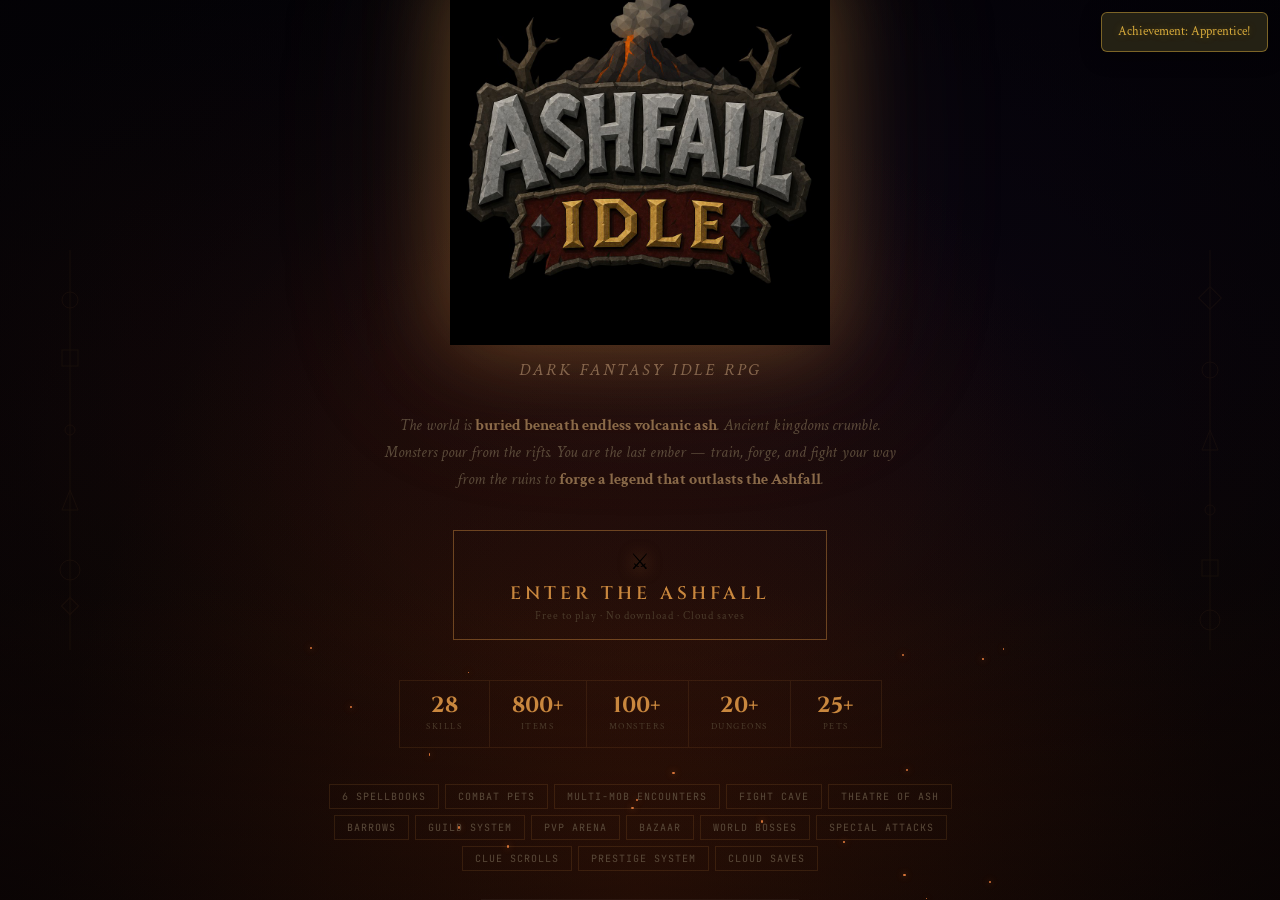
==== index.html @ 436fb7c3 "feat: complete unified magic system - essences, spell damage, balanced FEATURES IMPLEMENTED: ✓ Essen" ====
<!DOCTYPE html>
<html lang="en">
<head>
  <meta charset="UTF-8">
  <meta name="viewport" content="width=device-width, initial-scale=1.0">
  <title>Ashfall Idle — Dark Fantasy Idle RPG</title>
  <meta name="description" content="Ashfall Idle — A deep dark fantasy idle RPG. Train 28+ skills, master 6 spellbooks, battle 100+ monsters, run dungeons, craft legendary gear, join guilds, and conquer the Ashfall. Free to play. Cloud saves. No ads.">
  <meta property="og:title" content="Ashfall Idle — Dark Fantasy Idle RPG">
  <meta property="og:description" content="The world is buried in ash. Train skills, slay monsters, forge legend. A full-featured idle RPG with 28 skills, 100+ monsters, quests, guilds, PvP, and more. Free to play.">
  <meta property="og:image" content="logo.png">
  <meta property="og:type" content="website">
  <meta property="og:url" content="https://ashfall-idle.vercel.app">
  <meta name="twitter:card" content="summary_large_image">
  <meta name="twitter:title" content="Ashfall Idle — Dark Fantasy Idle RPG">
  <meta name="twitter:description" content="Train 28+ skills, slay 100+ monsters, forge legendary gear. Free to play dark fantasy idle RPG.">
  <meta name="twitter:image" content="logo.png">
  <link rel="icon" type="image/x-icon" href="logo.ico">
  <link rel="icon" id="dynamic-favicon" href="data:image/svg+xml,<svg xmlns='http://www.w3.org/2000/svg' viewBox='0 0 100 100'><text y='.9em' font-size='90'>⚔</text></svg>">
  <link rel="preconnect" href="https://fonts.googleapis.com">
  <link rel="stylesheet" href="css/style.css">
  <script src="https://www.gstatic.com/firebasejs/10.14.0/firebase-app-compat.js"></script>
  <script src="https://www.gstatic.com/firebasejs/10.14.0/firebase-auth-compat.js"></script>
  <script src="https://www.gstatic.com/firebasejs/10.14.0/firebase-database-compat.js"></script>
  <script src="https://www.gstatic.com/firebasejs/10.14.0/firebase-firestore-compat.js"></script>
  <style>
    /* ═══════════════════════════════════════════════════════════
       ASHFALL IDLE — LANDING PAGE
       Dark, cinematic, built like a real game's title screen.
    ══════════════════════════════════════════════════════════ */
    *, *::before, *::after { box-sizing: border-box; margin: 0; padding: 0; }

    .af-landing {
      position: fixed; inset: 0; z-index: 9999;
      background: #050408;
      display: flex; align-items: center; justify-content: center;
      overflow: hidden;
      transition: opacity 0.8s ease;
    }

    /* ── BACKGROUND LAYERS ── */
    .af-bg {
      position: absolute; inset: 0;
      background: radial-gradient(ellipse at 50% 100%, rgba(180,60,10,0.18) 0%, transparent 65%),
                  radial-gradient(ellipse at 30% 40%, rgba(100,30,10,0.10) 0%, transparent 50%),
                  radial-gradient(ellipse at 70% 20%, rgba(10,5,30,0.40) 0%, transparent 60%),
                  linear-gradient(180deg, #050408 0%, #0c0608 40%, #100806 70%, #060304 100%);
    }
    .af-horizon {
      position: absolute; bottom: 0; left: 0; right: 0; height: 35%;
      background: linear-gradient(180deg, transparent 0%, rgba(160,50,10,0.06) 40%, rgba(200,80,15,0.12) 100%);
    }
    .af-vignette {
      position: absolute; inset: 0;
      background: radial-gradient(ellipse at 50% 50%, transparent 30%, rgba(2,1,4,0.7) 100%);
    }

    /* ── ASH PARTICLES ── */
    .af-particles { position: absolute; inset: 0; pointer-events: none; overflow: hidden; }
    .af-ash {
      position: absolute;
      background: rgba(200,190,180,0.25);
      border-radius: 50%;
      animation: ashDrift linear infinite;
    }
    @keyframes ashDrift {
      0%   { transform: translateY(110vh) translateX(0) rotate(0deg); opacity: 0; }
      5%   { opacity: 1; }
      95%  { opacity: 0.4; }
      100% { transform: translateY(-10vh) translateX(var(--drift)) rotate(360deg); opacity: 0; }
    }
    /* Ember sparks */
    .af-ember {
      position: absolute;
      width: 2px; height: 2px;
      background: #d67338;
      border-radius: 50%;
      box-shadow: 0 0 6px rgba(214,115,56,0.8);
      animation: emberFloat linear infinite;
    }
    @keyframes emberFloat {
      0%   { transform: translateY(0) translateX(0); opacity: 0; }
      10%  { opacity: 1; }
      85%  { opacity: 0.6; }
      100% { transform: translateY(calc(-60vh - 100px)) translateX(var(--edrift)); opacity: 0; }
    }

    /* ── MAIN CONTENT ── */
    .af-content {
      position: relative; z-index: 10;
      display: flex; flex-direction: column; align-items: center;
      text-align: center; max-width: 680px; padding: 40px 24px;
      animation: contentRise 1.4s cubic-bezier(0.16,1,0.3,1) both;
    }
    @keyframes contentRise {
      from { opacity: 0; transform: translateY(30px); }
      to   { opacity: 1; transform: translateY(0); }
    }

    /* ── LOGO ── */
    .af-logo-wrap {
      margin-bottom: 6px;
      filter: drop-shadow(0 0 40px rgba(201,135,62,0.4)) drop-shadow(0 0 80px rgba(201,135,62,0.15));
      animation: logoPulse 4s ease-in-out infinite;
    }
    @keyframes logoPulse {
      0%,100% { filter: drop-shadow(0 0 30px rgba(201,135,62,0.35)) drop-shadow(0 0 60px rgba(201,135,62,0.1)); }
      50%     { filter: drop-shadow(0 0 50px rgba(201,135,62,0.55)) drop-shadow(0 0 100px rgba(201,135,62,0.2)); }
    }
    .af-logo { width: 380px; max-width: 90vw; height: auto; }

    /* ── WORDMARK (if no logo image) ── */
    .af-wordmark {
      font-family: 'Cinzel', 'Georgia', serif;
      font-size: clamp(36px, 8vw, 72px);
      font-weight: 700;
      letter-spacing: 8px;
      color: #c9873e;
      text-transform: uppercase;
      line-height: 1;
      margin-bottom: 4px;
    }
    .af-wordmark span { color: #d4a83a; }

    /* ── TAGLINE ── */
    .af-tagline {
      font-family: 'Crimson Text', 'Georgia', serif;
      font-size: clamp(13px, 2.5vw, 17px);
      color: #7a6050;
      letter-spacing: 3px;
      font-style: italic;
      margin-bottom: 28px;
      text-transform: uppercase;
    }

    /* ── LORE LINE ── */
    .af-lore {
      font-family: 'Crimson Text', 'Georgia', serif;
      font-size: clamp(14px, 2.2vw, 16px);
      color: #5a4a3a;
      line-height: 1.7;
      max-width: 520px;
      margin-bottom: 36px;
      font-style: italic;
    }
    .af-lore strong { color: #8a6a4a; font-style: normal; }

    /* ── ENTER BUTTON ── */
    .af-enter {
      position: relative; display: flex; flex-direction: column; align-items: center;
      padding: 18px 56px 16px;
      background: transparent;
      border: 1px solid rgba(201,135,62,0.45);
      cursor: pointer; outline: none;
      transition: all 0.3s ease;
      overflow: hidden;
      margin-bottom: 40px;
    }
    .af-enter::before {
      content: '';
      position: absolute; inset: 0;
      background: linear-gradient(180deg, rgba(201,135,62,0.12) 0%, rgba(201,135,62,0.04) 100%);
      opacity: 0; transition: opacity 0.3s;
    }
    .af-enter::after {
      content: '';
      position: absolute; bottom: 0; left: 0; right: 0; height: 1px;
      background: linear-gradient(90deg, transparent, rgba(201,135,62,0.6), transparent);
      transform: scaleX(0); transition: transform 0.4s ease;
    }
    .af-enter:hover { border-color: rgba(212,168,58,0.7); transform: translateY(-2px); }
    .af-enter:hover::before { opacity: 1; }
    .af-enter:hover::after  { transform: scaleX(1); }
    .af-enter:hover .af-enter-icon { animation: swordPulse 0.4s ease; }
    @keyframes swordPulse { 0%,100%{transform:scale(1)} 50%{transform:scale(1.15)} }
    .af-enter-icon {
      font-size: 22px; margin-bottom: 6px;
      filter: drop-shadow(0 0 8px rgba(201,135,62,0.6));
    }
    .af-enter-text {
      font-family: 'Cinzel', 'Georgia', serif;
      font-size: clamp(14px, 3vw, 18px);
      font-weight: 600; letter-spacing: 4px;
      color: #c9873e; text-transform: uppercase;
      position: relative; z-index: 1;
    }
    .af-enter-sub {
      font-family: 'Crimson Text', 'Georgia', serif;
      font-size: 11px; letter-spacing: 1px;
      color: #4a3a2a; margin-top: 3px;
      position: relative; z-index: 1;
    }

    /* ── STATS ROW ── */
    .af-stats {
      display: flex; gap: 0; margin-bottom: 36px;
      border: 1px solid rgba(201,135,62,0.12);
      overflow: hidden;
    }
    .af-stat {
      padding: 14px 22px;
      border-right: 1px solid rgba(201,135,62,0.12);
      min-width: 90px;
    }
    .af-stat:last-child { border-right: none; }
    .af-stat-n {
      font-family: 'Cinzel', serif; font-size: 22px; font-weight: 700;
      color: #c9873e; line-height: 1; display: block;
    }
    .af-stat-l {
      font-size: 9px; letter-spacing: 1.5px; color: #4a3a2a;
      text-transform: uppercase; display: block; margin-top: 3px;
    }

    /* ── FEATURE PILLS ── */
    .af-pills {
      display: flex; flex-wrap: wrap; gap: 6px;
      justify-content: center; margin-bottom: 28px;
    }
    .af-pill {
      font-family: 'JetBrains Mono', monospace;
      font-size: 10px; letter-spacing: 1px;
      color: #5a4a3a; border: 1px solid rgba(201,135,62,0.15);
      padding: 4px 12px; text-transform: uppercase;
    }

    /* ── BOTTOM STRIP ── */
    .af-bottom {
      display: flex; gap: 24px; align-items: center;
      border-top: 1px solid rgba(255,255,255,0.04);
      padding-top: 20px;
    }
    .af-badge {
      font-family: 'JetBrains Mono', monospace;
      font-size: 9px; letter-spacing: 1px;
      color: #3a2a1a; text-transform: uppercase;
      display: flex; align-items: center; gap: 5px;
    }
    .af-badge::before { content: '—'; color: #c9873e; margin-right: 2px; font-size: 10px; }
    .af-version {
      font-family: 'JetBrains Mono', monospace;
      font-size: 9px; color: #2a1a0a; letter-spacing: 1px;
      margin-left: auto;
    }

    /* ── SIDE RUNES (decorative) ── */
    .af-rune-left, .af-rune-right {
      position: absolute; top: 50%; transform: translateY(-50%);
      width: 60px; opacity: 0.06;
      animation: runeFloat 8s ease-in-out infinite;
    }
    .af-rune-left  { left: 40px; }
    .af-rune-right { right: 40px; animation-delay: -4s; }
    @keyframes runeFloat {
      0%,100% { opacity: 0.06; transform: translateY(-50%) translateY(0); }
      50%     { opacity: 0.10; transform: translateY(-50%) translateY(-12px); }
    }

    /* ── RESPONSIVE ── */
    @media (max-width: 600px) {
      .af-stat { padding: 10px 14px; min-width: 70px; }
      .af-stat-n { font-size: 18px; }
      .af-rune-left, .af-rune-right { display: none; }
      .af-bottom { flex-wrap: wrap; gap: 12px; }
    }
  </style>
</head>
<body>

  <!-- ═══════════════════════════════════════════════════════════
       ASHFALL IDLE — LANDING SCREEN
  ═══════════════════════════════════════════════════════════ -->
  <div id="af-landing" class="af-landing">
    <div class="af-bg"></div>
    <div class="af-horizon"></div>
    <div class="af-vignette"></div>
    <div class="af-particles" id="af-particles"></div>

    <!-- Decorative rune columns -->
    <svg class="af-rune-left" viewBox="0 0 60 400" fill="none" xmlns="http://www.w3.org/2000/svg">
      <line x1="30" y1="0" x2="30" y2="400" stroke="#c9873e" stroke-width="1"/>
      <circle cx="30" cy="50" r="8" stroke="#c9873e" stroke-width="1"/>
      <rect x="22" y="100" width="16" height="16" stroke="#c9873e" stroke-width="1"/>
      <circle cx="30" cy="180" r="5" stroke="#c9873e" stroke-width="1"/>
      <polygon points="30,240 22,260 38,260" stroke="#c9873e" stroke-width="1" fill="none"/>
      <circle cx="30" cy="320" r="10" stroke="#c9873e" stroke-width="1"/>
      <rect x="24" y="350" width="12" height="12" stroke="#c9873e" stroke-width="1" transform="rotate(45 30 356)"/>
    </svg>
    <svg class="af-rune-right" viewBox="0 0 60 400" fill="none" xmlns="http://www.w3.org/2000/svg">
      <line x1="30" y1="0" x2="30" y2="400" stroke="#c9873e" stroke-width="1"/>
      <rect x="22" y="40" width="16" height="16" stroke="#c9873e" stroke-width="1" transform="rotate(45 30 48)"/>
      <circle cx="30" cy="120" r="8" stroke="#c9873e" stroke-width="1"/>
      <polygon points="30,180 22,200 38,200" stroke="#c9873e" stroke-width="1" fill="none"/>
      <circle cx="30" cy="260" r="5" stroke="#c9873e" stroke-width="1"/>
      <rect x="22" y="310" width="16" height="16" stroke="#c9873e" stroke-width="1"/>
      <circle cx="30" cy="370" r="10" stroke="#c9873e" stroke-width="1"/>
    </svg>

    <div class="af-content">
      <!-- Logo / Wordmark -->
      <div class="af-logo-wrap">
        <img src="logo.png?v=1" alt="Ashfall Idle" class="af-logo" id="landing-logo"
             onerror="this.style.display='none';document.getElementById('af-wordmark').style.display='block'">
        <div class="af-wordmark" id="af-wordmark" style="display:none">
          ASH<span>FALL</span><br><span style="font-size:0.5em;letter-spacing:12px;color:#4a3a2a">IDLE</span>
        </div>
      </div>

      <p class="af-tagline">Dark Fantasy Idle RPG</p>

      <p class="af-lore">
        The world is <strong>buried beneath endless volcanic ash</strong>. Ancient kingdoms crumble.
        Monsters pour from the rifts. You are the last ember — train, forge, and fight your way
        from the ruins to <strong>forge a legend that outlasts the Ashfall</strong>.
      </p>

      <button class="af-enter" onclick="enterAshfall()">
        <span class="af-enter-icon">⚔</span>
        <span class="af-enter-text">Enter the Ashfall</span>
        <span class="af-enter-sub">Free to play · No download · Cloud saves</span>
      </button>

      <div class="af-stats">
        <div class="af-stat"><span class="af-stat-n">28</span><span class="af-stat-l">Skills</span></div>
        <div class="af-stat"><span class="af-stat-n">800+</span><span class="af-stat-l">Items</span></div>
        <div class="af-stat"><span class="af-stat-n">100+</span><span class="af-stat-l">Monsters</span></div>
        <div class="af-stat"><span class="af-stat-n">20+</span><span class="af-stat-l">Dungeons</span></div>
        <div class="af-stat"><span class="af-stat-n">25+</span><span class="af-stat-l">Pets</span></div>
      </div>

      <div class="af-pills">
        <span class="af-pill">6 Spellbooks</span>
        <span class="af-pill">Combat Pets</span>
        <span class="af-pill">Multi-Mob Encounters</span>
        <span class="af-pill">Fight Cave</span>
        <span class="af-pill">Theatre of Ash</span>
        <span class="af-pill">Barrows</span>
        <span class="af-pill">Guild System</span>
        <span class="af-pill">PvP Arena</span>
        <span class="af-pill">Bazaar</span>
        <span class="af-pill">World Bosses</span>
        <span class="af-pill">Special Attacks</span>
        <span class="af-pill">Clue Scrolls</span>
        <span class="af-pill">Prestige System</span>
        <span class="af-pill">Cloud Saves</span>
      </div>

      <div class="af-bottom">
        <span class="af-badge">Free to Play</span>
        <span class="af-badge">Cross-Device</span>
        <span class="af-badge">No Ads</span>
        <span class="af-version">v9.5</span>
      </div>
    </div>
  </div>

  <!-- ═══════════════════════════════════════════════════════════
       GAME APP
  ═══════════════════════════════════════════════════════════ -->
  <div class="app" id="game-app" style="display:none">
    <nav id="sidebar"></nav>
    <main id="main-area">
      <div id="training-bar"></div>
      <div id="main-content"><div class="page-empty">Loading Ashfall Idle...</div></div>
    </main>
  </div>
  <button id="sidebar-toggle" aria-label="Toggle menu" style="display:none">&#9776;</button>
  <div id="toast-container"></div>

  <script>
    // ── PARTICLE SYSTEM ──
    (function buildParticles() {
      const c = document.getElementById('af-particles');
      if (!c) return;
      // Ash particles (larger, slow)
      for (let i = 0; i < 40; i++) {
        const a = document.createElement('div');
        a.className = 'af-ash';
        a.style.cssText = `
          left:${Math.random()*110-5}%;
          bottom:${Math.random()*-20}%;
          width:${1+Math.random()*4}px;
          height:${1+Math.random()*4}px;
          animation-duration:${10+Math.random()*18}s;
          animation-delay:${Math.random()*15}s;
          --drift:${(Math.random()-0.5)*120}px;
          opacity:${0.1+Math.random()*0.3};
        `;
        c.appendChild(a);
      }
      // Ember sparks (small, faster)
      for (let i = 0; i < 18; i++) {
        const e = document.createElement('div');
        e.className = 'af-ember';
        e.style.cssText = `
          left:${20+Math.random()*60}%;
          bottom:${Math.random()*30}%;
          animation-duration:${4+Math.random()*8}s;
          animation-delay:${Math.random()*8}s;
          --edrift:${(Math.random()-0.5)*80}px;
          width:${1+Math.random()*2}px;
          height:${1+Math.random()*2}px;
        `;
        c.appendChild(e);
      }
    })();

    // ── ENTER GAME ──
    function enterAshfall() {
      const landing = document.getElementById('af-landing');
      landing.style.opacity = '0';
      landing.style.pointerEvents = 'none';
      setTimeout(() => {
        landing.style.display = 'none';
        document.getElementById('game-app').style.display = '';
        document.getElementById('sidebar-toggle').style.display = '';
      }, 800);
    }
  </script>

  <script src="js/data.js"></script>
  <script src="js/items-expand.js"></script>
  <script src="js/items-combat.js"></script>
  <script src="js/items-world.js"></script>
  <script src="js/items-mega.js"></script>
  <script src="js/items-new.js"></script>
  <script src="js/combat-data.js"></script>
  <script src="js/quest-legacy-patch.js"></script>
  <script src="js/quests-data.js"></script>
  <script src="js/npcs-data.js"></script>
  <script src="js/sprites.js"></script>
  <script src="js/sprites-skills.js"></script>
  <script src="js/sprites-art.js"></script>
  <script src="js/systems.js"></script>
  <script src="js/engine.js"></script>
  <script src="js/engine-combat.js"></script>
  <script src="js/skills-overhaul.js"></script>
  <script src="js/skills-integration.js"></script>
  <script src="js/magic-system-unified.js"></script>
  <script src="js/theatre-of-ash.js"></script>
  <script src="js/chambers-of-ash.js"></script>
  <script src="js/firebase-config.js"></script>
  <script src="js/error-handler.js"></script>
  <script src="js/debug-system.js"></script>
  <script src="js/logging-system.js"></script>
  <script src="js/navigation-search.js"></script>
  <script src="js/smart-search.js"></script>
  <script src="js/online.js"></script>
  <script src="js/ui.js"></script>
  <script src="js/skills-ui-components.js"></script>
  <script src="js/skills-ui-integration.js"></script>
  <script src="js/magic-ui-unified.js"></script>
  <script src="js/spell-damage-handler.js"></script>
  <script src="js/quest-system.js"></script>
  <script src="js/dungeons-expanded.js"></script>
  <script src="js/fight-cave.js"></script>
  <script src="js/fight-cave-ui.js"></script>
  <script src="js/theatre-of-ash-ui.js"></script>
  <script src="js/chambers-of-ash-ui.js"></script>
  <script src="js/raids-content-expansion.js"></script>
  <script src="js/content-expansion.js"></script>
  <script src="js/mega-content.js"></script>
  <script src="js/segment2-content.js"></script>
  <script src="js/segment3-content.js"></script>
  <script src="js/segment4-content.js"></script>
  <script src="js/clue-scrolls.js"></script>
  <script src="js/multiplayer-combat.js"></script>
  <script src="js/admin.js"></script>
  <script src="js/admin-roles.js"></script>
  <script src="js/admin-role-manager.js"></script>
  <script src="js/admin-branding.js"></script>
  <script src="js/admin-nav-manager.js"></script>
  <script src="js/admin-item-tools.js"></script>
  <script src="js/admin-monster-tools.js"></script>
  <script src="js/admin-media-manager.js"></script>
  <script src="js/admin-undo-redo.js"></script>
  <script src="js/admin-search.js"></script>
  <script src="js/admin-analyzer.js"></script>
  <script src="js/admin-bulk-ops.js"></script>
  <script src="js/admin-activity-feed.js"></script>
  <script src="js/admin-dashboard.js"></script>
  <script src="js/admin-dashboard-widgets.js"></script>
  <script src="js/admin-backup.js"></script>
  <script src="js/admin-tools.js"></script>
  <script src="js/admin-content-analyzer.js"></script>
  <link rel="stylesheet" href="css/admin-v2.css">
  <script src="js/codex.js"></script>
  <script src="js/upgrades.js"></script>
  <script src="js/music-player.js"></script>
  <script>
    // Global error boundary — prevent silent crashes
    window.addEventListener('error', function(e) {
      console.error('[Ashfall] Uncaught error:', e.message, e.filename, e.lineno);
      if (typeof ui !== 'undefined') ui.toast({ type:'danger', text:'Error: ' + (e.message||'').slice(0,80) });
    });
    window.addEventListener('unhandledrejection', function(e) {
      console.error('[Ashfall] Unhandled promise:', e.reason);
    });
  </script>
</body>
</html>
---- css/style.css ----
/* ============================================================
   ASHFALL IDLE - Dark Fantasy Theme
   ============================================================ */

@import url('https://fonts.googleapis.com/css2?family=Cinzel:wght@400;600;700&family=Crimson+Text:ital,wght@0,400;0,600;1,400&family=JetBrains+Mono:wght@400;500&display=swap');

:root {
  --bg-deep: #0a0b0f;
  --bg-main: #0f1117;
  --bg-card: #161822;
  --bg-card-hover: #1c1f2e;
  --bg-elevated: #1e2133;
  --bg-input: #12141e;

  --border: #252840;
  --border-light: #2e3252;

  --text: #c8cad4;
  --text-dim: #7a7e94;
  --text-bright: #e8eaf2;

  --accent: #c9873e;
  --accent-glow: #d4993f;
  --accent-dim: #8a5e2a;
  --accent-bg: rgba(201,135,62,0.08);

  --red: #c44040;
  --red-dim: #7a2828;
  --green: #3a9e5c;
  --green-dim: #245e38;
  --blue: #4a7ec4;
  --blue-dim: #2a4e7a;
  --purple: #8a5ec4;
  --yellow: #c4a83a;

  --hp-player: #3a9e5c;
  --hp-monster: #c44040;

  --sidebar-w: 240px;
  --header-h: 0px;

  --radius: 6px;
  --radius-lg: 10px;
}

* { margin:0; padding:0; box-sizing:border-box; }

html, body {
  height: 100%;
  background: var(--bg-deep);
  color: var(--text);
  font-family: 'Crimson Text', Georgia, serif;
  font-size: 15px;
  line-height: 1.5;
  overflow: hidden;
}

/* ── LAYOUT ─────────────────────────────────────────── */
.app {
  display: flex;
  height: 100vh;
  width: 100vw;
}

#sidebar {
  width: var(--sidebar-w);
  min-width: var(--sidebar-w);
  background: var(--bg-main);
  border-right: 1px solid var(--border);
  overflow-y: auto;
  overflow-x: hidden;
  display: flex;
  flex-direction: column;
  scrollbar-width: thin;
  scrollbar-color: var(--border-light) transparent;
}

#sidebar::-webkit-scrollbar { width: 5px; }
#sidebar::-webkit-scrollbar-thumb { background: var(--border-light); border-radius: 3px; }

#main-area {
  flex: 1;
  overflow-y: auto;
  scrollbar-width: thin;
  scrollbar-color: var(--border-light) transparent;
}

#main-area::-webkit-scrollbar { width: 6px; }
#main-area::-webkit-scrollbar-thumb { background: var(--border-light); border-radius: 3px; }

#main-content {
  max-width: 900px;
  margin: 0 auto;
  padding: 28px 32px 60px;
  animation: pageIn 0.2s ease-out;
}

/* ── SIDEBAR ────────────────────────────────────────── */
.sidebar-header {
  padding: 20px 18px 10px;
  border-bottom: 1px solid var(--border);
}

.logo-text {
  font-family: 'Cinzel', serif;
  font-size: 22px;
  font-weight: 700;
  color: var(--accent);
  letter-spacing: 4px;
  text-shadow: 0 0 20px rgba(201,135,62,0.3);
}

.logo-sub {
  font-family: 'Cinzel', serif;
  font-size: 11px;
  color: var(--text-dim);
  letter-spacing: 8px;
  margin-top: -2px;
}

.player-info {
  padding: 12px 18px;
  border-bottom: 1px solid var(--border);
}

.pi-row {
  display: flex;
  justify-content: space-between;
  align-items: center;
  font-size: 13px;
  padding: 2px 0;
  color: var(--text-dim);
}

.pi-val { color: var(--text-bright); font-family: 'JetBrains Mono', monospace; font-size: 12px; }
.gold-val { color: var(--yellow) !important; }

.nav-section { padding: 8px 0 4px; }

.nav-header {
  font-family: 'Cinzel', serif;
  font-size: 10px;
  text-transform: uppercase;
  letter-spacing: 2px;
  color: var(--text-dim);
  padding: 4px 18px;
}

.nav-item {
  display: flex;
  align-items: center;
  gap: 10px;
  padding: 7px 18px;
  cursor: pointer;
  transition: background 0.15s, border-color 0.15s, color 0.15s, opacity 0.15s, transform 0.15s;
  font-size: 14px;
  color: var(--text);
  border-left: 2px solid transparent;
}

.nav-item:hover {
  background: var(--bg-card);
  color: var(--text-bright);
}

.nav-item.active {
  background: var(--accent-bg);
  color: var(--accent);
  border-left-color: var(--accent);
}

.nav-label { flex: 1; }

.nav-level {
  font-family: 'JetBrains Mono', monospace;
  font-size: 11px;
  color: var(--text-dim);
  background: var(--bg-deep);
  padding: 1px 6px;
  border-radius: 3px;
  min-width: 26px;
  text-align: center;
}

.nav-item.active .nav-level { color: var(--accent); background: rgba(201,135,62,0.12); }

/* ── ICONS ──────────────────────────────────────────── */
.icon {
  display: inline-flex;
  align-items: center;
  justify-content: center;
  flex-shrink: 0;
}
.icon svg { width: 100%; height: 100%; }

/* ── PAGE HEADER ────────────────────────────────────── */
.page-header {
  display: flex;
  align-items: flex-start;
  gap: 16px;
  margin-bottom: 16px;
}

.ph-icon {
  width: 48px;
  height: 48px;
  background: var(--accent-bg);
  border: 1px solid var(--accent-dim);
  border-radius: var(--radius-lg);
  display: flex;
  align-items: center;
  justify-content: center;
  color: var(--accent);
  flex-shrink: 0;
}

.ph-info h1 {
  font-family: 'Cinzel', serif;
  font-size: 24px;
  font-weight: 600;
  color: var(--text-bright);
  line-height: 1.2;
}

.ph-info p {
  color: var(--text-dim);
  font-size: 14px;
  margin-top: 2px;
}

/* ── SKILL HEADER BAR ───────────────────────────────── */
.skill-header-bar {
  display: flex;
  align-items: center;
  gap: 12px;
  margin-bottom: 20px;
  background: var(--bg-card);
  padding: 10px 16px;
  border-radius: var(--radius);
  border: 1px solid var(--border);
}

.sh-level {
  font-family: 'Cinzel', serif;
  font-size: 14px;
  color: var(--accent);
  white-space: nowrap;
}

.sh-xp-bar {
  flex: 1;
  height: 8px;
  background: var(--bg-deep);
  border-radius: 4px;
  overflow: hidden;
}

.sh-xp-fill {
  height: 100%;
  background: linear-gradient(90deg, var(--accent-dim), var(--accent));
  border-radius: 4px;
  transition: width 0.3s;
}

.sh-xp-text {
  font-family: 'JetBrains Mono', monospace;
  font-size: 11px;
  color: var(--text-dim);
  white-space: nowrap;
}

/* ── ACTIVE ACTION BAR ──────────────────────────────── */
.active-action-bar {
  display: flex;
  align-items: center;
  gap: 12px;
  margin-bottom: 20px;
  background: var(--accent-bg);
  padding: 10px 16px;
  border-radius: var(--radius);
  border: 1px solid var(--accent-dim);
}

.aa-label {
  font-size: 14px;
  color: var(--accent);
  white-space: nowrap;
}

.aa-progress {
  flex: 1;
  height: 6px;
  background: var(--bg-deep);
  border-radius: 3px;
  overflow: hidden;
}

.aa-fill {
  height: 100%;
  background: var(--accent);
  border-radius: 3px;
  transition: width 0.1s linear;
}

/* ── ACTION CARDS / GRID ────────────────────────────── */
.actions-grid {
  display: grid;
  grid-template-columns: repeat(auto-fill, minmax(220px, 1fr));
  gap: 10px;
  margin-bottom: 20px;
  align-items: stretch;
}

.action-card {
  background: var(--bg-card);
  border: 1px solid var(--border);
  border-radius: var(--radius);
  padding: 14px;
  cursor: pointer;
  transition: background 0.15s, border-color 0.15s, color 0.15s, opacity 0.15s, transform 0.15s;
  position: relative;
  overflow: hidden;
  display: flex;
  flex-direction: column;
}

.action-card:hover:not(.locked) {
  background: var(--bg-card-hover);
  border-color: var(--border-light);
  transform: translateY(-1px);
}

.action-card.active {
  border-color: var(--accent);
  box-shadow: 0 0 12px rgba(201,135,62,0.15);
}

.action-card.locked {
  opacity: 0.45;
  cursor: default;
}

.locked-overlay {
  position: absolute;
  inset: 0;
  display: flex;
  align-items: center;
  justify-content: center;
  background: rgba(10,11,15,0.7);
  font-family: 'Cinzel', serif;
  font-size: 12px;
  color: var(--text-dim);
  letter-spacing: 1px;
}

.ac-header {
  display: flex;
  justify-content: space-between;
  align-items: center;
  margin-bottom: 6px;
}

.ac-body {
  flex: 1;
  display: flex;
  flex-direction: column;
  gap: 3px;
}

.ac-name {
  font-family: 'Cinzel', serif;
  font-size: 14px;
  color: var(--text-bright);
}

.ac-level {
  font-family: 'JetBrains Mono', monospace;
  font-size: 11px;
  color: var(--text-dim);
  background: var(--bg-deep);
  padding: 2px 6px;
  border-radius: 3px;
}

.recipe-inputs {
  display: flex;
  flex-wrap: wrap;
  gap: 4px;
  margin-bottom: 4px;
  min-height: 20px;
}

.recipe-mat {
  font-size: 11px;
  color: var(--green);
  background: rgba(58,158,92,0.08);
  padding: 2px 6px;
  border-radius: 3px;
  white-space: nowrap;
}

.recipe-mat.mat-missing { color: var(--red); background: rgba(196,64,64,0.08); }

.recipe-output {
  font-size: 12px;
  color: var(--blue);
  margin-bottom: 4px;
  display: flex;
  align-items: center;
  gap: 4px;
  flex-wrap: wrap;
  flex: 1;
}

.ac-footer {
  display: flex;
  gap: 10px;
  align-items: center;
  margin-top: auto;
  padding-top: 8px;
}

.ac-xp { font-size: 12px; color: var(--green); }
.ac-time { font-size: 12px; color: var(--text-dim); }
.ac-mastery { font-size: 11px; color: var(--purple); }

/* ── COMBAT ─────────────────────────────────────────── */
.combat-stats-bar {
  display: flex;
  flex-wrap: wrap;
  gap: 12px;
  padding: 10px 16px;
  background: var(--bg-card);
  border: 1px solid var(--border);
  border-radius: var(--radius);
  margin-bottom: 12px;
  font-family: 'JetBrains Mono', monospace;
  font-size: 12px;
  color: var(--text-dim);
}

.combat-style-select, .spell-select {
  display: flex;
  gap: 8px;
  margin-bottom: 12px;
  flex-wrap: wrap;
  align-items: center;
}

.spell-label { font-size: 13px; color: var(--text-dim); margin-right: 4px; }
.spell-btn { font-size: 11px !important; }
.spell-btn.locked { opacity: 0.35; }

.food-bar {
  display: flex;
  align-items: center;
  gap: 10px;
  padding: 8px 14px;
  background: var(--bg-card);
  border: 1px solid var(--border);
  border-radius: var(--radius);
  margin-bottom: 16px;
  font-size: 13px;
}

.food-label { color: var(--text-dim); }
.food-item { color: var(--green); }
.food-empty { color: var(--text-dim); font-style: italic; }

.auto-eat-label {
  font-size: 12px;
  color: var(--text-dim);
  display: flex;
  align-items: center;
  gap: 4px;
  margin-left: auto;
  cursor: pointer;
}

.combat-arena {
  display: flex;
  align-items: center;
  justify-content: center;
  gap: 24px;
  padding: 24px;
  background: var(--bg-card);
  border: 1px solid var(--border);
  border-radius: var(--radius-lg);
  margin-bottom: 16px;
  position: relative;
  overflow: hidden;
}

.combatant {
  flex: 1;
  max-width: 300px;
}

.combatant-name {
  font-family: 'Cinzel', serif;
  font-size: 16px;
  color: var(--text-bright);
  margin-bottom: 8px;
}

.combatant-name small { font-size: 12px; color: var(--text-dim); }

.hp-bar {
  height: 14px;
  background: var(--bg-deep);
  border-radius: 7px;
  overflow: hidden;
  margin-bottom: 4px;
  border: 1px solid var(--border);
}

.hp-fill {
  height: 100%;
  border-radius: 7px;
  transition: width 0.15s;
}

.player-hp { background: linear-gradient(90deg, var(--green-dim), var(--green)); }
.monster-hp { background: linear-gradient(90deg, var(--red-dim), var(--red)); }

.hp-text {
  font-family: 'JetBrains Mono', monospace;
  font-size: 12px;
  color: var(--text-dim);
  text-align: center;
}

.combat-vs {
  font-family: 'Cinzel', serif;
  font-size: 20px;
  color: var(--accent);
  text-shadow: 0 0 15px rgba(201,135,62,0.4);
}

.dungeon-progress {
  text-align: center;
  margin-bottom: 12px;
  font-family: 'Cinzel', serif;
  font-size: 14px;
  color: var(--accent);
}

.area-desc {
  font-size: 12px;
  color: var(--text-dim);
  margin-bottom: 8px;
  line-height: 1.4;
}

.area-monsters {
  display: flex;
  flex-wrap: wrap;
  gap: 6px;
}

.monster-btn { font-size: 12px !important; }

.dungeon-rewards {
  font-size: 12px;
  color: var(--purple);
  margin: 6px 0;
}

/* ── BANK ───────────────────────────────────────────── */
.bank-gold {
  display: flex;
  align-items: center;
  gap: 8px;
  font-family: 'Cinzel', serif;
  font-size: 20px;
  color: var(--yellow);
  margin-bottom: 16px;
}

.bank-grid {
  display: grid;
  grid-template-columns: repeat(auto-fill, minmax(140px, 1fr));
  gap: 8px;
}

.bank-item {
  background: var(--bg-card);
  border: 1px solid var(--border);
  border-radius: var(--radius);
  padding: 10px;
  display: flex;
  flex-direction: column;
  align-items: center;
  gap: 4px;
  transition: border-color 0.15s;
}

.bi-name { font-size: 14px; color: var(--text-bright); flex: 1; min-width: 100px; }
.bi-qty { font-family: 'JetBrains Mono', monospace; font-size: 12px; color: var(--accent); }
.bi-actions { display: flex; gap: 4px; flex-wrap: wrap; width: 100%; }
.bank-empty { grid-column: 1/-1; text-align: center; color: var(--text-dim); padding: 40px; }

/* ── EQUIPMENT ──────────────────────────────────────── */
.equip-grid {
  display: grid;
  grid-template-columns: repeat(auto-fill, minmax(200px, 1fr));
  gap: 8px;
  margin-bottom: 20px;
}

.equip-slot {
  background: var(--bg-card);
  border: 1px solid var(--border);
  border-radius: var(--radius);
  padding: 10px 14px;
}

.es-label {
  font-family: 'Cinzel', serif;
  font-size: 11px;
  color: var(--text-dim);
  text-transform: uppercase;
  letter-spacing: 1px;
  margin-bottom: 4px;
}

.es-item { display: flex; justify-content: space-between; align-items: center; }
.es-name { font-size: 13px; color: var(--accent); }
.es-none { font-size: 13px; color: var(--text-dim); font-style: italic; }

.stat-summary {
  background: var(--bg-card);
  border: 1px solid var(--border);
  border-radius: var(--radius);
  padding: 14px;
  margin-bottom: 16px;
}

.stat-row {
  display: flex;
  justify-content: space-between;
  padding: 3px 0;
  font-size: 13px;
}

.stat-row span:last-child { color: var(--green); font-family: 'JetBrains Mono', monospace; }

.food-display {
  background: var(--bg-card);
  border: 1px solid var(--border);
  border-radius: var(--radius);
  padding: 14px;
  font-size: 14px;
  color: var(--text);
}

/* ── FARMING ────────────────────────────────────────── */
.farm-plots {
  display: grid;
  grid-template-columns: repeat(auto-fill, minmax(200px, 1fr));
  gap: 12px;
  margin-bottom: 24px;
}

.farm-plot {
  background: var(--bg-card);
  border: 1px solid var(--border);
  border-radius: var(--radius);
  padding: 16px;
  text-align: center;
}

.plot-empty { color: var(--text-dim); font-style: italic; padding: 10px 0; }
.plot-growing { color: var(--green); margin-bottom: 8px; }
.plot-ready { color: var(--accent); font-family: 'Cinzel', serif; margin-bottom: 8px; }
.plot-timer { font-family: 'JetBrains Mono', monospace; font-size: 12px; color: var(--text-dim); margin-top: 4px; }

.growing-fill { background: linear-gradient(90deg, var(--green-dim), var(--green)) !important; }

/* ── ACHIEVEMENTS ───────────────────────────────────── */
.achievement-card { cursor: default; }
.ach-done { border-color: var(--accent-dim); background: var(--accent-bg); }
.ach-check { color: var(--accent); font-size: 12px; font-family: 'Cinzel', serif; }

/* ── WIKI ───────────────────────────────────────────── */
.wiki-section {
  background: var(--bg-card);
  border: 1px solid var(--border);
  border-radius: var(--radius);
  padding: 14px;
  margin-bottom: 16px;
}

.wiki-entry {
  padding: 6px 0;
  border-bottom: 1px solid var(--border);
  font-size: 13px;
  line-height: 1.6;
}

.wiki-entry:last-child { border-bottom: none; }
.wiki-entry strong { color: var(--accent); font-family: 'Cinzel', serif; }

.wiki-subheader {
  font-family: 'Cinzel', serif;
  font-size: 14px;
  color: var(--text-bright);
  margin: 12px 0 6px;
  padding-top: 8px;
  border-top: 1px solid var(--border);
}

.wiki-subheader:first-child { border-top: none; margin-top: 0; padding-top: 0; }

/* ── STATISTICS ─────────────────────────────────────── */
.stats-grid {
  display: grid;
  grid-template-columns: repeat(auto-fill, minmax(180px, 1fr));
  gap: 8px;
  margin-bottom: 20px;
}

.stat-card {
  background: var(--bg-card);
  border: 1px solid var(--border);
  border-radius: var(--radius);
  padding: 12px 14px;
  text-align: center;
}

.stat-label { font-size: 12px; color: var(--text-dim); margin-bottom: 4px; }
.stat-value { font-family: 'JetBrains Mono', monospace; font-size: 16px; color: var(--text-bright); }

/* ── SETTINGS ───────────────────────────────────────── */
.settings-section {
  background: var(--bg-card);
  border: 1px solid var(--border);
  border-radius: var(--radius);
  padding: 18px;
  margin-bottom: 16px;
  display: flex;
  flex-wrap: wrap;
  gap: 10px;
}

.settings-section h3 { font-family: 'Cinzel', serif; color: var(--text-bright); width: 100%; margin-bottom: 4px; }
.settings-section p { font-size: 14px; color: var(--text-dim); width: 100%; }

/* ── BUTTONS ────────────────────────────────────────── */
.btn {
  font-family: 'Cinzel', serif;
  font-size: 13px;
  padding: 7px 16px;
  border: 1px solid var(--border-light);
  border-radius: var(--radius);
  background: var(--bg-elevated);
  color: var(--text);
  cursor: pointer;
  transition: background 0.15s, border-color 0.15s, color 0.15s, opacity 0.15s, transform 0.15s;
  white-space: nowrap;
}

.btn:hover { background: var(--bg-card-hover); border-color: var(--accent-dim); color: var(--text-bright); }
.btn:disabled { opacity: 0.35; cursor: default; }
.btn:disabled:hover { background: var(--bg-elevated); border-color: var(--border-light); color: var(--text); }

.btn-sm { font-size: 11px; padding: 4px 10px; }
.btn-xs { font-size: 10px; padding: 3px 8px; }

.btn-danger { border-color: var(--red-dim); color: var(--red); }
.btn-danger:hover { background: rgba(196,64,64,0.12); border-color: var(--red); }

.btn-success { border-color: var(--green-dim); color: var(--green); }
.btn-success:hover { background: rgba(58,158,92,0.12); border-color: var(--green); }

.btn-sell { border-color: var(--yellow); color: var(--yellow); opacity: 0.7; }
.btn-sell:hover { opacity: 1; background: rgba(196,168,58,0.12); }

.btn-active { border-color: var(--accent) !important; color: var(--accent) !important; background: var(--accent-bg) !important; }

.shop-btns { display: flex; gap: 6px; margin-top: 8px; }

/* ── SECTION TITLES ─────────────────────────────────── */
.section-title {
  font-family: 'Cinzel', serif;
  font-size: 16px;
  color: var(--text-bright);
  margin: 20px 0 12px;
  padding-bottom: 6px;
  border-bottom: 1px solid var(--border);
}

/* ── TOASTS ─────────────────────────────────────────── */
#toast-container {
  position: fixed;
  top: 16px;
  right: 16px;
  z-index: 9999;
  display: flex;
  flex-direction: column;
  gap: 8px;
  pointer-events: none;
  max-width: 350px;
}

.toast {
  padding: 10px 16px;
  border-radius: var(--radius);
  font-size: 13px;
  font-family: 'Crimson Text', serif;
  opacity: 0;
  transform: translateX(30px);
  transition: background 0.3s, border-color 0.3s, color 0.3s, opacity 0.3s, transform 0.3s;
  pointer-events: auto;
  border: 1px solid;
}

.toast-show { opacity: 1; transform: translateX(0); }

.toast-info { background: var(--bg-elevated); border-color: var(--border-light); color: var(--text); }
.toast-warn { background: rgba(196,168,58,0.12); border-color: var(--yellow); color: var(--yellow); }
.toast-success { background: rgba(58,158,92,0.1); border-color: var(--green); color: var(--green); }
.toast-danger { background: rgba(196,64,64,0.12); border-color: var(--red); color: var(--red); }
.toast-levelup { background: rgba(201,135,62,0.15); border-color: var(--accent); color: var(--accent); }
.toast-rare { background: rgba(138,94,196,0.15); border-color: var(--purple); color: var(--purple); }
.toast-achievement { background: rgba(201,135,62,0.2); border-color: var(--accent-glow); color: var(--accent-glow); font-family: 'Cinzel', serif; }

/* ── MOBILE TOGGLE ──────────────────────────────────── */
#sidebar-toggle {
  display: none;
  position: fixed;
  bottom: 16px;
  left: 16px;
  z-index: 1001;
  width: 48px;
  height: 48px;
  border-radius: 50%;
  background: var(--accent);
  border: none;
  color: var(--bg-deep);
  font-size: 22px;
  cursor: pointer;
  box-shadow: 0 4px 16px rgba(0,0,0,0.5);
}

.page-empty {
  text-align: center;
  padding: 60px 20px;
  color: var(--text-dim);
  font-size: 16px;
}

/* ── RESPONSIVE ─────────────────────────────────────── */
@media (max-width: 768px) {
  #sidebar {
    position: fixed;
    left: -260px;
    top: 0;
    bottom: 0;
    z-index: 1000;
    transition: left 0.3s;
    box-shadow: 4px 0 20px rgba(0,0,0,0.5);
  }

  #sidebar.open { left: 0; }
  #sidebar-toggle { display: flex; align-items: center; justify-content: center; }

  #main-content { padding: 20px 16px 80px; }

  .combat-arena { flex-direction: column; gap: 12px; }
  .combatant { max-width: 100%; }
  .combat-vs { font-size: 16px; }

  .actions-grid { grid-template-columns: 1fr; }
  .bank-grid { grid-template-columns: 1fr; }
  .stats-grid { grid-template-columns: repeat(2, 1fr); }
  .equip-grid { grid-template-columns: 1fr; }
}

@media (max-width: 480px) {
  .page-header { flex-direction: column; gap: 8px; }
  .ph-icon { width: 36px; height: 36px; }
  .ph-info h1 { font-size: 20px; }
  .stats-grid { grid-template-columns: 1fr; }
}

/* ── v2 ADDITIONS ───────────────────────────────────────── */

/* PERSISTENT TRAINING BAR (top of main area) */
#training-bar {
  position: sticky;
  top: 0;
  z-index: 50;
  background: var(--bg-elevated);
  border-bottom: 1px solid var(--border-light);
  padding: 8px 16px;
}
.tb-content {
  max-width: 900px;
  margin: 0 auto;
  display: flex;
  align-items: center;
  gap: 12px;
}
.tb-label {
  display: flex;
  align-items: center;
  gap: 6px;
  font-size: 13px;
  color: var(--text);
  white-space: nowrap;
}
.tb-label strong { color: var(--accent); }
.tb-progress {
  flex: 1;
  height: 4px;
  background: var(--bg-deep);
  border-radius: 2px;
  overflow: hidden;
  min-width: 60px;
}
.tb-fill {
  height: 100%;
  background: linear-gradient(90deg, var(--accent-dim), var(--accent));
  transition: width 0.1s linear;
}
.tb-idle .tb-label { color: var(--text-dim); }
.tb-idle .tb-label strong { color: var(--text-dim); }

/* ALIGNMENT BADGE in sidebar */
.align-val { color: var(--purple) !important; font-family: 'Cinzel', serif !important; letter-spacing: 1px; }

/* NAV active count badge */
.nav-active-count { background: var(--accent) !important; color: var(--bg-deep) !important; }

/* STATUS EFFECTS */
.status-bar {
  display: flex;
  flex-wrap: wrap;
  gap: 4px;
  margin-top: 6px;
}
.status-tag {
  font-size: 11px;
  padding: 2px 6px;
  border-radius: 3px;
  font-family: 'JetBrains Mono', monospace;
}

/* ABILITY BAR */
.ability-bar {
  display: grid;
  grid-template-columns: repeat(4, 1fr);
  gap: 8px;
  margin: 16px 0;
}
.ability-slot {
  background: var(--bg-card);
  border: 1px solid var(--border);
  border-radius: var(--radius);
  padding: 10px 8px;
  text-align: center;
  cursor: pointer;
  transition: background 0.15s, border-color 0.15s, color 0.15s, opacity 0.15s, transform 0.15s;
  font-family: 'Cinzel', serif;
}
.ability-slot:hover:not(.empty):not(.on-cd) {
  border-color: var(--accent);
  background: var(--accent-bg);
  color: var(--accent);
}
.ability-slot.on-cd {
  opacity: 0.45;
  cursor: not-allowed;
}
.ability-slot.empty {
  border-style: dashed;
  color: var(--text-dim);
  font-size: 11px;
}
.ab-name { font-size: 12px; color: var(--text-bright); margin-bottom: 4px; }
.ab-cd { font-size: 11px; color: var(--accent); font-family: 'JetBrains Mono', monospace; }
.ability-slot.on-cd .ab-cd { color: var(--red); }

.ability-slots-equip {
  display: grid;
  grid-template-columns: repeat(auto-fill, minmax(160px, 1fr));
  gap: 8px;
  margin-bottom: 16px;
}
.ability-slot-card {
  background: var(--bg-card);
  border: 1px solid var(--border);
  border-radius: var(--radius);
  padding: 12px;
  text-align: center;
}

/* WORLD BOSS RESPAWN */
.boss-respawn {
  font-family: 'JetBrains Mono', monospace;
  font-size: 12px;
  color: var(--text-dim);
  text-align: center;
  padding: 6px;
}

/* NPC CARDS */
.npc-card {
  background: var(--bg-card);
  border: 1px solid var(--border);
  border-radius: var(--radius);
  padding: 14px;
}
.npc-header {
  display: flex;
  gap: 12px;
  align-items: flex-start;
  margin-bottom: 10px;
}
.npc-avatar {
  width: 48px;
  height: 48px;
  background: var(--accent-bg);
  border: 1px solid var(--accent-dim);
  border-radius: 50%;
  display: flex;
  align-items: center;
  justify-content: center;
  color: var(--accent);
  flex-shrink: 0;
}
.npc-name { font-family: 'Cinzel', serif; color: var(--text-bright); font-size: 16px; }
.npc-title { font-size: 12px; color: var(--accent); font-style: italic; }
.npc-faction { font-size: 11px; color: var(--purple); }
.npc-location { font-size: 11px; color: var(--text-dim); }
.npc-desc { font-size: 13px; color: var(--text-dim); margin-bottom: 10px; line-height: 1.5; }
.npc-quests { display: flex; flex-direction: column; gap: 6px; }
.quest-section-label {
  font-family: 'Cinzel', serif;
  font-size: 11px;
  text-transform: uppercase;
  letter-spacing: 1px;
  color: var(--text-dim);
  margin-top: 6px;
}
.quest-mini {
  background: var(--bg-deep);
  border: 1px solid var(--border);
  border-radius: 4px;
  padding: 8px 10px;
}
.quest-mini.in-progress { border-color: var(--accent-dim); }
.qm-name { font-size: 13px; color: var(--text-bright); font-family: 'Cinzel', serif; }
.qm-desc { font-size: 12px; color: var(--text-dim); margin-bottom: 4px; }

/* QUEST PAGE */
.quest-card { cursor: default; }
.quest-objectives { margin: 8px 0; }
.qo-row { margin-bottom: 6px; }
.qo-label { font-size: 12px; color: var(--text); margin-bottom: 2px; }
.quest-rewards {
  font-size: 12px;
  color: var(--green);
  margin: 6px 0;
  font-style: italic;
}

/* FACTIONS */
.rep-bar {
  height: 8px;
  background: var(--bg-deep);
  border-radius: 4px;
  overflow: hidden;
  margin: 8px 0;
}
.rep-fill {
  height: 100%;
  background: linear-gradient(90deg, var(--purple), #b585e0);
  border-radius: 4px;
  transition: width 0.3s;
}
.faction-perk {
  font-size: 12px;
  color: var(--accent);
  margin-top: 6px;
  font-style: italic;
}

/* ALIGNMENT */
.alignment-display {
  background: var(--bg-card);
  border: 1px solid var(--accent-dim);
  border-radius: var(--radius);
  padding: 16px;
  margin-bottom: 16px;
}
.al-current { font-family: 'Cinzel', serif; font-size: 18px; color: var(--accent); margin-bottom: 6px; }
.al-current strong { color: var(--accent); }
.al-desc { font-size: 14px; color: var(--text); margin-bottom: 10px; }
.al-points {
  font-family: 'JetBrains Mono', monospace;
  font-size: 12px;
  color: var(--text-dim);
}
.al-points > div { margin: 2px 0; }
.alignment-grid {
  display: grid;
  grid-template-columns: repeat(3, 1fr);
  gap: 8px;
  margin-bottom: 16px;
}
.align-cell {
  background: var(--bg-card);
  border: 1px solid var(--border);
  border-radius: var(--radius);
  padding: 10px;
  text-align: center;
}
.align-cell.current {
  border-color: var(--accent);
  background: var(--accent-bg);
  box-shadow: 0 0 16px rgba(201,135,62,0.2);
}
.al-axis {
  font-family: 'Cinzel', serif;
  font-size: 18px;
  color: var(--accent);
  letter-spacing: 2px;
}
.align-cell .al-name { font-family: 'Cinzel', serif; font-size: 12px; color: var(--text); margin: 2px 0; }
.al-bonus { font-size: 11px; color: var(--text-dim); line-height: 1.3; }

.muted { color: var(--text-dim); font-size: 13px; font-style: italic; padding: 12px; }

@media (max-width: 768px) {
  .ability-bar { grid-template-columns: repeat(2, 1fr); }
  .alignment-grid { grid-template-columns: 1fr; }
  .tb-content { flex-wrap: wrap; }
}

/* SPRITES */
.item-sprite svg { width: 100%; height: 100%; display: block; }
.bi-icon {
  display: flex;
  justify-content: center;
  align-items: center;
  margin-bottom: 4px;
}
.es-icon {
  display: flex;
  align-items: center;
  margin-right: 8px;
}

/* Better bank item layout with sprite — merged into primary .bank-item above */
.bank-item:hover {
  border-color: var(--accent-dim);
}
.bi-name {
  font-size: 12px;
  color: var(--text-bright);
  text-align: center;
  line-height: 1.2;
}
.bi-qty {
  font-size: 11px;
  color: var(--accent);
  font-family: 'JetBrains Mono', monospace;
}
.bi-actions {
  display: flex;
  flex-wrap: wrap;
  gap: 3px;
  justify-content: center;
  margin-top: 4px;
}
/* .bank-grid columns merged into primary selector above */

/* Equipment slot with icon */
.es-item {
  display: flex;
  align-items: center;
  gap: 8px;
}

/* Animations for combat feedback */
.hp-fill.player-hp {
  background: linear-gradient(90deg, #4a8a3e, #6db850);
}
.hp-fill.monster-hp {
  background: linear-gradient(90deg, #8a3a3a, #b84040);
}
.hp-bar {
  position: relative;
  height: 14px;
  background: var(--bg-deep);
  border: 1px solid var(--border);
  border-radius: 3px;
  overflow: hidden;
}
.hp-fill {
  height: 100%;
  transition: width 0.15s ease-out;
}
.hp-text {
  font-family: 'JetBrains Mono', monospace;
  font-size: 11px;
  color: var(--text);
  margin-top: 2px;
  text-align: center;
}
.combatant {
  background: var(--bg-card);
  border: 1px solid var(--border);
  border-radius: var(--radius);
  padding: 12px;
  flex: 1;
}
.combatant-name {
  font-family: 'Cinzel', serif;
  color: var(--text-bright);
  font-size: 15px;
  margin-bottom: 6px;
}
.combat-arena {
  display: flex;
  gap: 14px;
  align-items: center;
  margin: 16px 0;
}
.combat-vs {
  font-family: 'Cinzel', serif;
  color: var(--accent);
  font-size: 20px;
  letter-spacing: 2px;
  flex-shrink: 0;
}
.monster-side { border-left: 3px solid #8a3a3a; }
.player-side { border-left: 3px solid #4a8a3e; }

@media (max-width: 640px) {
  .combat-arena { flex-direction: column; }
  .combat-vs { transform: rotate(90deg); }
  .bank-grid { grid-template-columns: repeat(2, 1fr) !important; }
}

/* ── v3 SYSTEMS ─────────────────────────────────────────── */

/* Prayer info / Slayer info boxes */
.prayer-info {
  background: var(--bg-card);
  border: 1px solid var(--accent-dim);
  border-radius: var(--radius);
  padding: 12px 16px;
  margin-bottom: 16px;
  display: flex;
  flex-wrap: wrap;
  gap: 16px;
}
.prayer-info .stat-row {
  display: flex;
  gap: 8px;
  align-items: center;
  font-size: 13px;
}
.prayer-info .pi-val {
  font-family: 'Cinzel', serif;
  font-weight: 700;
  color: var(--accent);
}

/* Prayer combat bar */
.prayer-combat-bar {
  display: flex;
  flex-wrap: wrap;
  align-items: center;
  gap: 6px;
  margin: 8px 0;
  padding: 6px 10px;
  background: var(--bg-card);
  border: 1px solid var(--accent-dim);
  border-radius: var(--radius);
}

/* Pet cards */
.action-card.active {
  border-color: var(--accent);
  background: var(--accent-bg);
}

/* ── ONLINE SYSTEMS ─────────────────────────────────────── */

/* Online/Offline indicator */
.online-dot::before {
  content: '';
  display: inline-block;
  width: 6px; height: 6px;
  border-radius: 50%;
  background: #4a8a3e;
  margin-right: 4px;
  box-shadow: 0 0 4px #4a8a3e;
}
.offline-dot::before {
  content: '';
  display: inline-block;
  width: 6px; height: 6px;
  border-radius: 50%;
  background: #8a3a3a;
  margin-right: 4px;
}

/* Chat */
#chat-container {
  display: flex;
  flex-direction: column;
  height: calc(100vh - 220px);
  max-height: 600px;
  background: var(--bg-card);
  border: 1px solid var(--border);
  border-radius: var(--radius);
  overflow: hidden;
}
.chat-messages {
  flex: 1;
  overflow-y: auto;
  padding: 12px;
  display: flex;
  flex-direction: column;
  gap: 6px;
}
.chat-msg {
  display: flex;
  flex-wrap: wrap;
  gap: 6px;
  align-items: baseline;
  font-size: 13px;
  padding: 4px 8px;
  border-radius: 4px;
  background: var(--bg-deep);
}
.chat-msg.chat-mine { background: var(--accent-bg); }
.chat-name {
  font-family: 'Cinzel', serif;
  font-size: 12px;
  color: var(--text-bright);
  font-weight: 700;
}
.chat-name small { color: var(--text-dim); font-weight: 400; }
.chat-text { color: var(--text); flex: 1; word-break: break-word; }
.chat-time { font-size: 10px; color: var(--text-dim); font-family: 'JetBrains Mono', monospace; }
.chat-input-bar {
  display: flex;
  gap: 8px;
  padding: 10px;
  border-top: 1px solid var(--border);
  background: var(--bg-elevated);
}
.chat-input {
  flex: 1;
  background: var(--bg-deep);
  border: 1px solid var(--border);
  color: var(--text);
  padding: 8px 10px;
  border-radius: var(--radius);
  font-size: 13px;
  font-family: 'Crimson Text', serif;
  outline: none;
}
.chat-input:focus { border-color: var(--accent); }

/* Leaderboard */
.leaderboard-table {
  background: var(--bg-card);
  border: 1px solid var(--border);
  border-radius: var(--radius);
  overflow: hidden;
}
.lb-header, .lb-row {
  display: grid;
  grid-template-columns: 40px 1fr 80px 80px 70px;
  gap: 8px;
  padding: 10px 14px;
  align-items: center;
}
.lb-header {
  background: var(--bg-elevated);
  font-family: 'Cinzel', serif;
  font-size: 11px;
  text-transform: uppercase;
  letter-spacing: 1px;
  color: var(--text-dim);
  border-bottom: 1px solid var(--border);
}
.lb-row {
  font-size: 13px;
  border-bottom: 1px solid var(--border-light);
}
.lb-row:last-child { border-bottom: none; }
.lb-row:hover { background: var(--bg-deep); }
.lb-me { background: rgba(201,135,62,0.08) !important; border-left: 3px solid var(--accent); }
.lb-rank {
  font-family: 'Cinzel', serif;
  font-weight: 700;
  color: var(--accent);
  text-align: center;
}
.lb-name { color: var(--text-bright); }
.lb-rating {
  font-family: 'JetBrains Mono', monospace;
  color: var(--accent);
  text-align: center;
}
.lb-wl, .lb-cb {
  font-family: 'JetBrains Mono', monospace;
  font-size: 12px;
  color: var(--text-dim);
  text-align: center;
}

/* Settings section reuse */
.settings-section h3 {
  font-family: 'Cinzel', serif;
  font-size: 14px;
  color: var(--text-bright);
  margin-bottom: 8px;
}

@media (max-width: 640px) {
  .lb-header, .lb-row { grid-template-columns: 30px 1fr 60px 60px; }
  .lb-cb { display: none; }
}

/* ── v3.2 UX OVERHAUL ──────────────────────────────────── */

/* Hit Splats */
.splat-area {
  position: relative;
  height: 24px;
  overflow: visible;
}
.hit-splat {
  position: absolute;
  font-family: 'Cinzel', serif;
  font-weight: 700;
  font-size: 16px;
  padding: 2px 8px;
  border-radius: 4px;
  pointer-events: none;
  animation: splatRise 0.9s ease-out forwards;
  z-index: 10;
  white-space: nowrap;
}
.splat-hit {
  color: #fff;
  background: #c44040;
  text-shadow: 0 1px 2px rgba(0,0,0,0.5);
}
.splat-big {
  color: #fff;
  background: linear-gradient(135deg, #d63a1a, #ff6030);
  font-size: 20px;
  text-shadow: 0 0 8px rgba(255,100,0,0.6);
}
.splat-miss {
  color: var(--text-dim);
  background: var(--bg-elevated);
  font-size: 13px;
  opacity: 0.7;
}
@keyframes splatRise {
  0% { opacity: 1; transform: translateY(0) scale(1); }
  20% { transform: translateY(-12px) scale(1.2); }
  100% { opacity: 0; transform: translateY(-40px) scale(0.8); }
}

/* Combat style groups */
.combat-style-select {
  display: flex;
  flex-wrap: wrap;
  gap: 10px;
  margin-bottom: 10px;
  align-items: center;
}
.style-group {
  display: flex;
  align-items: center;
  gap: 6px;
  flex-wrap: wrap;
}
.style-label {
  font-family: 'Cinzel', serif;
  font-size: 11px;
  text-transform: uppercase;
  letter-spacing: 1px;
  color: var(--text-dim);
  white-space: nowrap;
}

/* Prayer panel in combat */
.prayer-combat-panel {
  background: var(--bg-card);
  border: 1px solid var(--border);
  border-radius: var(--radius);
  padding: 8px 12px;
  margin-bottom: 10px;
  display: flex;
  flex-wrap: wrap;
  gap: 6px;
  align-items: center;
}
.prayer-quick-btns {
  display: flex;
  flex-wrap: wrap;
  gap: 4px;
}
.prayer-btn {
  font-size: 10px !important;
  padding: 3px 6px !important;
  transition: background 0.15s, border-color 0.15s, color 0.15s, opacity 0.15s, transform 0.15s;
}
/* old .prayer-active removed - see v6.3 polish section */

/* Equipment stat chips in combat */
.equip-summary {
  display: flex;
  flex-wrap: wrap;
  gap: 4px;
  margin: 8px 0;
}
.es-chip {
  font-size: 10px;
  font-family: 'JetBrains Mono', monospace;
  padding: 2px 6px;
  background: var(--bg-card);
  border: 1px solid var(--border);
  border-radius: 3px;
  color: var(--accent);
}

/* Ready glow on abilities */
.ready-glow {
  color: #4a8a3e !important;
  text-shadow: 0 0 4px rgba(74,138,62,0.5);
}

/* Bank Tabs */
.bank-tabs {
  display: flex;
  flex-wrap: wrap;
  gap: 4px;
  margin-bottom: 12px;
  border-bottom: 1px solid var(--border);
  padding-bottom: 8px;
}
.bank-tab {
  font-family: 'Cinzel', serif;
  font-size: 11px;
  padding: 6px 12px;
  border: 1px solid var(--border);
  border-radius: var(--radius) var(--radius) 0 0;
  background: var(--bg-card);
  color: var(--text-dim);
  cursor: pointer;
  transition: background 0.15s, border-color 0.15s, color 0.15s, opacity 0.15s, transform 0.15s;
  text-transform: uppercase;
  letter-spacing: 0.5px;
}
.bank-tab:hover { color: var(--text); border-color: var(--accent-dim); }
.bank-tab.active {
  background: var(--accent-bg);
  border-color: var(--accent);
  color: var(--accent);
  border-bottom-color: transparent;
}

/* Bank item stats display */
.bi-stats {
  font-size: 10px;
  font-family: 'JetBrains Mono', monospace;
  color: var(--accent);
  text-align: center;
  line-height: 1.3;
  max-width: 140px;
  word-wrap: break-word;
  margin-bottom: 2px;
}

/* Smooth transitions for all bars */
.hp-fill, .sh-xp-fill, .aa-fill, .tb-fill, .rep-fill {
  transition: width 0.15s ease-out;
}

/* Level up flash animation */
@keyframes levelFlash {
  0% { box-shadow: 0 0 0 0 rgba(201,135,62,0.8); }
  50% { box-shadow: 0 0 20px 4px rgba(201,135,62,0.6); }
  100% { box-shadow: 0 0 0 0 rgba(201,135,62,0); }
}
.level-up-flash {
  animation: levelFlash 0.8s ease-out;
}

/* Toast animation improvements */
.toast {
  transform: translateX(100%);
  transition: transform 0.3s ease-out, opacity 0.3s;
  opacity: 0;
}
.toast-show {
  transform: translateX(0);
  opacity: 1;
}
.toast-achievement, .toast-levelup {
  border-left: 3px solid var(--accent);
  background: linear-gradient(90deg, var(--accent-bg), var(--bg-elevated));
}

/* Pulse animation for active training card */
.action-card.active {
  animation: activePulse 2s ease-in-out infinite;
}
@keyframes activePulse {
  0%, 100% { box-shadow: 0 0 0 0 rgba(201,135,62,0); }
  50% { box-shadow: 0 0 12px 2px rgba(201,135,62,0.2); }
}

/* Combat stats bar improved */
.combat-stats-bar {
  display: flex;
  flex-wrap: wrap;
  gap: 10px;
  padding: 8px 12px;
  background: var(--bg-card);
  border: 1px solid var(--border);
  border-radius: var(--radius);
  margin-bottom: 10px;
  font-size: 13px;
}
.combat-stats-bar b {
  color: var(--accent);
  font-family: 'Cinzel', serif;
}

/* Food display improved */
.food-bar {
  display: flex;
  align-items: center;
  gap: 8px;
  flex-wrap: wrap;
  padding: 6px 10px;
  background: var(--bg-card);
  border: 1px solid var(--border);
  border-radius: var(--radius);
  margin-bottom: 10px;
  font-size: 13px;
}
.food-item small { color: #4a8a3e; }

/* Mobile fixes */
@media (max-width: 640px) {
  .prayer-quick-btns { max-height: 80px; overflow-y: auto; }
  .bank-tabs { gap: 2px; }
  .bank-tab { font-size: 10px; padding: 4px 8px; }
}

/* ── v3.3 LEVEL TRACKER + MONSTER ART ─────────────────── */

/* Compact Level Tracker Grid in sidebar */
.level-tracker {
  display: grid;
  grid-template-columns: repeat(4, 1fr);
  gap: 2px;
  padding: 6px 10px;
  margin: 0 8px 8px;
  background: var(--bg-deep);
  border-radius: var(--radius);
  border: 1px solid var(--border-light);
}
.lt-skill {
  display: flex;
  justify-content: space-between;
  align-items: center;
  padding: 2px 4px;
  font-size: 10px;
  border-radius: 2px;
  cursor: default;
  transition: background 0.15s;
}
.lt-skill:hover { background: var(--bg-card); }
.lt-abbr {
  font-family: 'JetBrains Mono', monospace;
  color: var(--text-dim);
  text-transform: uppercase;
  font-size: 9px;
  letter-spacing: 0.5px;
}
.lt-lvl {
  font-family: 'Cinzel', serif;
  color: var(--accent);
  font-weight: 700;
  font-size: 11px;
}

/* Monster Art in Combat */
.monster-art {
  width: 80px;
  height: 80px;
  margin: 0 auto 8px;
  filter: drop-shadow(0 2px 6px rgba(0,0,0,0.4));
  animation: monsterIdle 3s ease-in-out infinite;
}
.monster-art svg {
  width: 100%;
  height: 100%;
}
@keyframes monsterIdle {
  0%, 100% { transform: translateY(0); }
  50% { transform: translateY(-4px); }
}

/* Monster button improvements - show HP/style */
.monster-btn {
  text-align: left !important;
}
.monster-btn small {
  color: var(--text-dim);
}

/* Necromancy accent */
.action-card[style*="5a2a5a"] .ac-name { color: #b585e0; }

@media (max-width: 768px) {
  .level-tracker { grid-template-columns: repeat(3, 1fr); }
}

/* ── v3.4 COMBAT XP + CHARACTER + GUILDS ──────────────── */

/* Combat XP Panel */
.combat-xp-panel {
  display: grid;
  grid-template-columns: repeat(auto-fill, minmax(180px, 1fr));
  gap: 4px;
  margin-bottom: 10px;
  background: var(--bg-card);
  border: 1px solid var(--border);
  border-radius: var(--radius);
  padding: 8px;
}

/* Character Profile Card */
.char-profile-card {
  display: flex;
  gap: 20px;
  background: var(--bg-card);
  border: 1px solid var(--accent-dim);
  border-radius: var(--radius);
  padding: 20px;
  margin-bottom: 16px;
  align-items: flex-start;
}
.char-avatar {
  width: 128px;
  height: 128px;
  border: 3px solid var(--accent);
  border-radius: var(--radius);
  overflow: hidden;
  flex-shrink: 0;
  background: var(--bg-deep);
  box-shadow: 0 4px 16px rgba(0,0,0,0.3);
}
.char-avatar img { width: 100%; height: 100%; display: block; image-rendering: pixelated; }
.char-info { flex: 1; }
.char-name {
  font-family: 'Cinzel', serif;
  font-size: 22px;
  color: var(--accent);
  margin-bottom: 4px;
}
.char-title {
  font-size: 13px;
  color: var(--purple);
  font-style: italic;
  margin-bottom: 8px;
}
.char-stats {
  display: flex;
  flex-wrap: wrap;
  gap: 10px;
  font-size: 13px;
  color: var(--text);
  margin-bottom: 8px;
}
.char-stats span { background: var(--bg-deep); padding: 2px 8px; border-radius: 3px; }
.char-bio {
  font-size: 13px;
  color: var(--text-dim);
  font-style: italic;
  line-height: 1.5;
  margin-top: 8px;
  padding-top: 8px;
  border-top: 1px solid var(--border-light);
}

/* Character Customizer */
.char-customizer {
  display: flex;
  flex-direction: column;
  gap: 10px;
  margin-bottom: 16px;
}
.cc-row {
  display: flex;
  align-items: center;
  gap: 10px;
  flex-wrap: wrap;
}
.cc-label {
  font-family: 'Cinzel', serif;
  font-size: 11px;
  text-transform: uppercase;
  letter-spacing: 1px;
  color: var(--text-dim);
  width: 110px;
  flex-shrink: 0;
}
.cc-opts {
  display: flex;
  flex-wrap: wrap;
  gap: 3px;
  max-height: 64px;
  overflow-y: auto;
}
.cc-colors {
  display: flex;
  gap: 4px;
  flex-wrap: wrap;
}
.cc-swatch {
  width: 28px;
  height: 28px;
  border: 2px solid var(--border);
  border-radius: 4px;
  cursor: pointer;
  transition: background 0.15s, border-color 0.15s, color 0.15s, opacity 0.15s, transform 0.15s;
}
.cc-swatch:hover { border-color: var(--text); transform: scale(1.1); }
.cc-swatch-active {
  border-color: var(--accent) !important;
  box-shadow: 0 0 8px rgba(201,135,62,0.5);
  transform: scale(1.15);
}

/* Equipment Guide */
.equip-guide {
  display: flex;
  flex-wrap: wrap;
  gap: 6px;
  margin-bottom: 12px;
  padding: 12px;
  background: var(--bg-card);
  border: 1px solid var(--border);
  border-radius: var(--radius);
}
.eg-tier {
  display: flex;
  align-items: center;
  gap: 6px;
  padding: 4px 10px;
  background: var(--bg-deep);
  border-radius: 4px;
  font-size: 13px;
}
.eg-dot {
  width: 10px;
  height: 10px;
  border-radius: 50%;
  flex-shrink: 0;
}
.eg-name { color: var(--text-bright); font-family: 'Cinzel', serif; }
.eg-level { color: var(--text-dim); font-family: 'JetBrains Mono', monospace; font-size: 11px; }
.eg-note {
  width: 100%;
  font-size: 11px;
  color: var(--text-dim);
  font-style: italic;
  margin-top: 6px;
  padding-top: 6px;
  border-top: 1px solid var(--border-light);
}

/* Avatar in sidebar */
.player-avatar-mini {
  width: 32px;
  height: 32px;
  border-radius: 4px;
  border: 1px solid var(--accent-dim);
  image-rendering: pixelated;
}

@media (max-width: 768px) {
  .char-profile-card { flex-direction: column; align-items: center; text-align: center; }
  .combat-xp-panel { grid-template-columns: repeat(2, 1fr); }
  .cc-label { width: 80px; }
}

/* ── v4.1 COMBAT OVERHAUL ─────────────────────────────── */

/* XP Panel - highlight active skills */
.combat-xp-panel {
  display: grid;
  grid-template-columns: repeat(2, 1fr);
  gap: 4px;
  margin-bottom: 12px;
  background: var(--bg-card);
  border: 1px solid var(--border);
  border-radius: var(--radius);
  padding: 10px;
}
.cxp-row {
  display: grid;
  grid-template-columns: 16px 82px 26px 1fr 48px 28px;
  align-items: center;
  gap: 3px;
  font-size: 12px;
  padding: 4px 6px;
  border-radius: 4px;
  transition: background 0.2s, border-color 0.2s, color 0.2s, opacity 0.2s, transform 0.2s;
}
.cxp-active {
  background: rgba(201,135,62,0.1);
  border-left: 3px solid var(--accent);
  padding-left: 3px;
}
.cxp-icon { flex-shrink:0; display:flex; }
.cxp-name { font-size:10px; color:var(--text-dim); white-space:nowrap; overflow:hidden; letter-spacing:0.5px; }
.cxp-active .cxp-name { color:var(--accent); font-weight:700; }
.cxp-level { text-align:center; font-family:'Cinzel',serif; font-weight:700; color:var(--accent); font-size:13px; }
.cxp-bar { height:8px; background:var(--bg-deep); border-radius:4px; overflow:hidden; }
.cxp-fill { height:100%; background:var(--border); border-radius:4px; transition:width 0.2s; }
.cxp-fill-active { background:linear-gradient(90deg, var(--accent-dim), var(--accent)); }
.cxp-xp { text-align:right; font-family:'JetBrains Mono',monospace; font-size:10px; color:var(--text-dim); }
.cxp-pct { text-align:right; font-family:'JetBrains Mono',monospace; font-size:10px; color:var(--accent); font-weight:700; }

/* Combat Controls */
.combat-controls {
  display: flex; flex-wrap: wrap; gap: 12px; margin-bottom: 12px;
}
.cc-group { flex:1; min-width:200px; }
.cc-label { font-family:'Cinzel',serif; font-size:10px; text-transform:uppercase; letter-spacing:1px; color:var(--text-dim); margin-bottom:4px; }
.cc-btns { display:flex; gap:4px; flex-wrap:wrap; }
.cc-btn {
  display:flex; align-items:center; gap:4px; padding:6px 12px;
  background:var(--bg-card); border:1px solid var(--border); border-radius:var(--radius);
  color:var(--text); font-size:12px; cursor:pointer; transition: background 0.15s, border-color 0.15s, color 0.15s, opacity 0.15s, transform 0.15s;
}
.cc-btn:hover { border-color:var(--accent-dim); color:var(--accent); }
.cc-btn-active { background:var(--accent-bg); border-color:var(--accent); color:var(--accent); font-weight:700; }
.cc-info { font-size:11px; color:var(--text-dim); padding:6px; }

/* Combat Sections */
.combat-section {
  background:var(--bg-card); border:1px solid var(--border); border-radius:var(--radius);
  padding:10px; margin-bottom:10px;
}
.cs-header { font-family:'Cinzel',serif; font-size:12px; color:var(--text-bright); display:flex; align-items:center; gap:6px; margin-bottom:8px; }
.cs-sub { font-family:'JetBrains Mono',monospace; font-size:10px; color:var(--accent); }

/* Spell Grid */
.spell-grid { display:flex; flex-wrap:wrap; gap:4px; }
.spell-card {
  padding:6px 10px; background:var(--bg-deep); border:1px solid var(--border);
  border-radius:4px; cursor:pointer; transition: background 0.15s, border-color 0.15s, color 0.15s, opacity 0.15s, transform 0.15s; text-align:center;
}
.spell-card:hover:not(.locked) { border-color:var(--accent-dim); }
.spell-active { border-color:var(--accent)!important; background:var(--accent-bg)!important; }
.sc-name { font-size:11px; color:var(--text-bright); font-family:'Cinzel',serif; }
.sc-info { font-size:9px; color:var(--text-dim); font-family:'JetBrains Mono',monospace; }
.sc-runes { font-size:9px; color:var(--text-dim); margin-top:2px; line-height:1.3; }
.rune-free { color:#4ae04a; font-weight:600; }
.spell-tags { display:flex; flex-wrap:wrap; gap:3px; margin:4px 0; }
.spell-tag  { font-size:9px; padding:1px 5px; background:var(--accent-bg); border:1px solid var(--accent-dim); border-radius:10px; color:var(--accent); text-transform:capitalize; }
.info-banner { background:var(--accent-bg); border:1px solid var(--accent-dim); border-radius:4px; padding:8px 12px; margin-bottom:12px; font-size:12px; color:var(--text); }

/* Prayer Grid - see v6.3 polish section for updated styles */

/* Combat Loadout */
.combat-loadout { display:flex; gap:10px; margin-bottom:12px; flex-wrap:wrap; }
.cl-food, .cl-stats { flex:1; min-width:200px; background:var(--bg-card); border:1px solid var(--border); border-radius:var(--radius); padding:10px; }
.cl-food-item { display:flex; align-items:center; gap:6px; font-size:13px; margin:6px 0; }
.cl-food-btns { display:flex; align-items:center; gap:8px; }
.cl-stat-chips { display:flex; flex-wrap:wrap; gap:3px; }
.stat-chip { font-size:10px; font-family:'JetBrains Mono',monospace; padding:2px 6px; background:var(--bg-deep); border-radius:3px; color:var(--accent); }
.stat-zero { color:var(--text-dim); }
.stat-speed { color:var(--green); }

/* Combat Arena V2 */
.combat-arena-v2 {
  display:flex; gap:16px; align-items:stretch; margin:16px 0;
  background:var(--bg-card); border:1px solid var(--border); border-radius:var(--radius);
  padding:16px; position:relative; overflow:hidden;
}
.combat-arena-v2::before {
  content:''; position:absolute; inset:0;
  background:radial-gradient(ellipse at center, rgba(201,135,62,0.03) 0%, transparent 70%);
  pointer-events:none;
}
.ca-side { flex:1; text-align:center; position:relative; z-index:1; }
.ca-player { border-right:1px solid var(--border-light); padding-right:16px; }
.ca-monster { padding-left:16px; }
.ca-name { font-family:'Cinzel',serif; font-size:16px; color:var(--text-bright); margin-bottom:4px; }
.ca-level { font-size:11px; color:var(--text-dim); margin-bottom:8px; text-transform:uppercase; letter-spacing:1px; }
.ca-hp-container { margin:8px 0; }
.ca-hp-bar { height:18px; background:var(--bg-deep); border-radius:9px; overflow:hidden; border:1px solid var(--border); position:relative; }
.ca-hp-fill { height:100%; border-radius:8px; transition:width 0.15s ease-out, background 0.3s; }
.ca-hp-text { font-family:'JetBrains Mono',monospace; font-size:12px; color:var(--text); text-align:center; margin-top:4px; }
.ca-center { display:flex; flex-direction:column; align-items:center; justify-content:center; flex-shrink:0; }
.ca-vs-badge {
  font-family:'Cinzel',serif; font-size:24px; font-weight:700; color:var(--accent);
  width:48px; height:48px; display:flex; align-items:center; justify-content:center;
  border:2px solid var(--accent); border-radius:50%;
  background:var(--accent-bg); text-shadow:0 0 8px rgba(201,135,62,0.3);
}
.ca-kills { font-family:'JetBrains Mono',monospace; font-size:10px; color:var(--text-dim); margin-top:8px; }
.monster-art { width:80px; height:80px; margin:0 auto 8px; filter:drop-shadow(0 2px 8px rgba(0,0,0,0.5)); animation:monsterIdle 3s ease-in-out infinite; }
.monster-art-placeholder { width:80px; height:80px; margin:0 auto 8px; display:flex; align-items:center; justify-content:center; color:var(--text-dim); opacity:0.3; }

/* Ability Bar V2 */
.ability-bar-v2 { display:grid; grid-template-columns:repeat(4,1fr); gap:6px; margin:12px 0; }
.ab-slot-v2 {
  position:relative; overflow:hidden; background:var(--bg-card); border:1px solid var(--border);
  border-radius:var(--radius); padding:10px 8px; text-align:center; cursor:pointer; transition: background 0.15s, border-color 0.15s, color 0.15s, opacity 0.15s, transform 0.15s;
}
.ab-slot-v2:hover:not(.ab-cd):not(.ab-empty) { border-color:var(--accent); transform:translateY(-2px); box-shadow:0 4px 12px rgba(0,0,0,0.2); }
.ab-cd-overlay { position:absolute; bottom:0; left:0; right:0; background:rgba(140,50,50,0.3); transition:height 0.15s; pointer-events:none; }
.ab-content { position:relative; z-index:1; }
.ab-slot-v2 .ab-name { font-family:'Cinzel',serif; font-size:11px; color:var(--text-bright); }
.ab-slot-v2 .ab-timer { font-family:'JetBrains Mono',monospace; font-size:10px; color:var(--accent); }
.ab-cd .ab-timer { color:var(--red); }
.ab-empty { border-style:dashed; cursor:default; }
.ab-empty .ab-content { color:var(--text-dim); font-size:11px; }

/* Area Grid V2 */
.area-grid { display:grid; grid-template-columns:repeat(auto-fill, minmax(280px, 1fr)); gap:10px; }
.area-card-v2 {
  background:var(--bg-card); border:1px solid var(--border); border-radius:var(--radius);
  padding:14px; transition: background 0.2s, border-color 0.2s, color 0.2s, opacity 0.2s, transform 0.2s;
}
.area-card-v2:hover:not(.area-locked) { border-color:var(--accent-dim); transform:translateY(-2px); box-shadow:0 4px 16px rgba(0,0,0,0.15); }
.area-locked { opacity:0.5; }
.area-header { display:flex; justify-content:space-between; align-items:center; margin-bottom:6px; }
.area-name { font-family:'Cinzel',serif; font-size:14px; color:var(--text-bright); }
.area-req { font-family:'JetBrains Mono',monospace; font-size:10px; color:var(--accent); background:var(--accent-bg); padding:2px 6px; border-radius:3px; }
/* .area-desc merged above */
.area-monsters-v2 { display:flex; flex-direction:column; gap:4px; }
.monster-btn-v2 {
  display:flex; align-items:center; gap:8px; padding:8px 10px;
  background:var(--bg-deep); border:1px solid var(--border); border-radius:4px;
  cursor:pointer; transition: background 0.15s, border-color 0.15s, color 0.15s, opacity 0.15s, transform 0.15s; text-align:left; width:100%;
}
.monster-btn-v2:hover:not(:disabled) { border-color:var(--accent-dim); background:var(--accent-bg); }
.mb-art { width:32px; height:32px; flex-shrink:0; }
.mb-art svg { width:100%; height:100%; }
.mb-name { font-family:'Cinzel',serif; font-size:12px; color:var(--text-bright); }
.mb-info { font-size:10px; color:var(--text-dim); font-family:'JetBrains Mono',monospace; }

/* Dungeon + Slayer bars */
.dungeon-progress-v2 { display:flex; justify-content:space-between; padding:8px 12px; background:var(--bg-card); border:1px solid var(--border); border-radius:var(--radius); font-size:12px; color:var(--text); margin-bottom:8px; }
.slayer-combat-bar { display:flex; align-items:center; gap:8px; padding:6px 10px; background:var(--bg-card); border:1px solid var(--accent-dim); border-radius:var(--radius); font-size:12px; margin-bottom:8px; }

/* Flee button */
.btn-flee { display:flex; align-items:center; gap:6px; justify-content:center; width:100%; padding:10px; font-size:14px; }

@media (max-width: 768px) {
  .combat-arena-v2 { flex-direction:column; }
  .ca-player { border-right:none; border-bottom:1px solid var(--border-light); padding:0 0 12px; }
  .ca-monster { padding:12px 0 0; }
  .ca-center { flex-direction:row; gap:12px; padding:8px 0; }
  .ability-bar-v2 { grid-template-columns:repeat(2,1fr); }
  .combat-xp-panel { grid-template-columns:1fr; }
}

/* ── QUANTITY CONTROLS ────────────────────────────────── */
.bi-sell-row {
  display: flex;
  flex-wrap: wrap;
  gap: 3px;
  align-items: center;
  margin-top: 4px;
}
.qty-input {
  background: var(--bg-deep);
  border: 1px solid var(--border);
  color: var(--text);
  padding: 3px 4px;
  border-radius: 3px;
  font-size: 11px;
  font-family: 'JetBrains Mono', monospace;
  text-align: center;
}
.qty-input:focus { border-color: var(--accent); outline: none; }
.sell-price {
  font-family: 'JetBrains Mono', monospace;
  font-size: 9px;
  color: var(--text-dim);
}

/* ── LANDING PAGE ─────────────────────────────────────── */
.landing-overlay {
  position: fixed;
  inset: 0;
  z-index: 9999;
  display: flex;
  align-items: center;
  justify-content: center;
  transition: opacity 0.6s ease-out;
}
.landing-bg {
  position: absolute;
  inset: 0;
  background: linear-gradient(180deg, #0a0604 0%, #1a0e06 30%, #0d0906 60%, #060404 100%);
  z-index: 0;
}
.landing-bg::after {
  content: '';
  position: absolute;
  inset: 0;
  background: radial-gradient(ellipse at 50% 60%, rgba(201,135,62,0.06) 0%, transparent 60%);
}
.landing-content {
  position: relative;
  z-index: 2;
  text-align: center;
  max-width: 600px;
  padding: 40px;
  animation: landingFadeIn 1.5s ease-out;
}
@keyframes landingFadeIn {
  0% { opacity: 0; transform: translateY(20px); }
  100% { opacity: 1; transform: translateY(0); }
}
.landing-logo-svg {
  width: 420px;
  max-width: 95vw;
  height: auto;
  margin-bottom: 8px;
  filter: drop-shadow(0 0 20px rgba(201,135,62,0.3));
}
.landing-tagline {
  font-family: 'Crimson Text', serif;
  font-size: 18px;
  color: #a08060;
  font-style: italic;
  margin-bottom: 24px;
  letter-spacing: 2px;
}
.landing-features {
  display: flex;
  flex-wrap: wrap;
  gap: 8px;
  justify-content: center;
  margin-bottom: 20px;
}
.landing-features span {
  font-family: 'JetBrains Mono', monospace;
  font-size: 11px;
  padding: 4px 12px;
  background: rgba(201,135,62,0.08);
  border: 1px solid rgba(201,135,62,0.2);
  border-radius: 20px;
  color: #c9873e;
  letter-spacing: 1px;
}
.landing-desc {
  font-family: 'Crimson Text', serif;
  font-size: 15px;
  color: #7a6a5a;
  line-height: 1.6;
  margin-bottom: 32px;
}
.landing-btn {
  display: inline-flex;
  flex-direction: column;
  align-items: center;
  padding: 16px 48px;
  background: linear-gradient(180deg, rgba(201,135,62,0.15) 0%, rgba(201,135,62,0.05) 100%);
  border: 2px solid #c9873e;
  border-radius: 8px;
  cursor: pointer;
  transition: background 0.3s, border-color 0.3s, color 0.3s, opacity 0.3s, transform 0.3s;
  position: relative;
  overflow: hidden;
}
.landing-btn::before {
  content: '';
  position: absolute;
  inset: 0;
  background: linear-gradient(180deg, rgba(201,135,62,0.1) 0%, transparent 100%);
  opacity: 0;
  transition: opacity 0.3s;
}
.landing-btn:hover {
  border-color: #e0a855;
  transform: translateY(-2px);
  box-shadow: 0 8px 32px rgba(201,135,62,0.25), 0 0 60px rgba(201,135,62,0.1);
}
.landing-btn:hover::before { opacity: 1; }
.lb-text {
  font-family: 'Cinzel', serif;
  font-size: 18px;
  color: #c9873e;
  letter-spacing: 3px;
  text-transform: uppercase;
  position: relative;
  z-index: 1;
}
.lb-sub {
  font-family: 'Crimson Text', serif;
  font-size: 12px;
  color: #7a6a5a;
  margin-top: 4px;
  position: relative;
  z-index: 1;
}
.landing-footer {
  display: flex;
  gap: 20px;
  justify-content: center;
  margin-top: 32px;
}
.landing-footer span {
  font-size: 11px;
  color: #4a3a2a;
  font-family: 'Crimson Text', serif;
}

/* Ember particles */
.landing-embers {
  position: absolute;
  inset: 0;
  z-index: 1;
  pointer-events: none;
  overflow: hidden;
}
.ember {
  position: absolute;
  bottom: -10px;
  background: #c9873e;
  border-radius: 50%;
  animation: emberRise linear infinite;
  box-shadow: 0 0 6px rgba(201,135,62,0.6);
}
@keyframes emberRise {
  0% { transform: translateY(0) translateX(0); opacity: 0; }
  10% { opacity: 1; }
  90% { opacity: 0.5; }
  100% { transform: translateY(-100vh) translateX(40px); opacity: 0; }
}

/* Admin badge */
.admin-badge {
  display: inline-block;
  font-family: 'JetBrains Mono', monospace;
  font-size: 10px;
  padding: 2px 8px;
  background: linear-gradient(135deg, #c9873e, #d4a83a);
  color: #0a0604;
  border-radius: 3px;
  font-weight: 700;
  letter-spacing: 1px;
  vertical-align: middle;
  margin-left: 6px;
}

/* XP panel responsive fix */
@media (max-width: 640px) {
  .combat-xp-panel { grid-template-columns: 1fr; }
  .cxp-row { grid-template-columns: 16px 72px 24px 1fr 42px 26px; gap: 2px; padding: 3px 4px; }
  .cxp-name { font-size: 9px; }
  .landing-logo-svg { width: 300px; }
  .landing-btn { padding: 12px 32px; }
}

/* XP Gain Popup */
.xp-gain-popup {
  position: absolute;
  top: -4px;
  left: 50%;
  transform: translateX(-50%);
  font-family: 'JetBrains Mono', monospace;
  font-size: 12px;
  font-weight: 700;
  color: #4a8a3e;
  text-shadow: 0 0 8px rgba(74,138,62,0.5);
  white-space: nowrap;
  pointer-events: none;
  animation: xpPopup 1.5s ease-out forwards;
  z-index: 20;
  background: rgba(10,6,4,0.85);
  padding: 3px 10px;
  border-radius: 4px;
  border: 1px solid rgba(74,138,62,0.3);
}
@keyframes xpPopup {
  0% { opacity: 1; transform: translateX(-50%) translateY(0); }
  30% { opacity: 1; transform: translateX(-50%) translateY(-12px); }
  100% { opacity: 0; transform: translateX(-50%) translateY(-30px); }
}

/* ── RANDOM EVENTS ────────────────────────────────────── */
.random-event-overlay {
  position: fixed;
  inset: 0;
  z-index: 9000;
  display: flex;
  align-items: center;
  justify-content: center;
  background: rgba(6,4,4,0.7);
  backdrop-filter: blur(4px);
  animation: fadeIn 0.3s ease-out;
}
@keyframes fadeIn { from { opacity: 0; } to { opacity: 1; } }
.re-modal {
  background: var(--bg-elevated);
  border: 2px solid var(--accent);
  border-radius: 12px;
  padding: 32px;
  max-width: 400px;
  text-align: center;
  box-shadow: 0 0 40px rgba(201,135,62,0.3), 0 20px 60px rgba(0,0,0,0.5);
  animation: modalPop 0.4s ease-out;
}
@keyframes modalPop {
  0% { transform: scale(0.8) translateY(20px); opacity: 0; }
  100% { transform: scale(1) translateY(0); opacity: 1; }
}
.re-icon {
  color: var(--accent);
  margin-bottom: 12px;
  filter: drop-shadow(0 0 12px rgba(201,135,62,0.5));
}
.re-title {
  font-family: 'Cinzel', serif;
  font-size: 20px;
  color: var(--accent);
  letter-spacing: 2px;
  margin-bottom: 12px;
}
.re-text {
  font-family: 'Crimson Text', serif;
  font-size: 15px;
  color: var(--text);
  line-height: 1.6;
  margin-bottom: 20px;
}
.re-btn {
  padding: 10px 32px;
  font-size: 14px;
  font-family: 'Cinzel', serif;
  letter-spacing: 1px;
}

/* ── LEADERBOARD ──────────────────────────────────────── */
.lb-tabs {
  display: flex;
  flex-wrap: wrap;
  gap: 3px;
  margin-bottom: 12px;
  padding-bottom: 8px;
  border-bottom: 1px solid var(--border);
}
.lb-tab {
  padding: 4px 10px;
  font-size: 11px;
  font-family: 'Cinzel', serif;
  background: var(--bg-card);
  border: 1px solid var(--border);
  border-radius: 4px;
  color: var(--text-dim);
  cursor: pointer;
  transition: background 0.15s, border-color 0.15s, color 0.15s, opacity 0.15s, transform 0.15s;
}
.lb-tab:hover { border-color: var(--accent-dim); color: var(--text); }
.lb-tab-active {
  background: var(--accent-bg);
  border-color: var(--accent);
  color: var(--accent);
  font-weight: 700;
}
.leaderboard-table { width: 100%; }
.lb-header {
  display: grid;
  grid-template-columns: 36px 1fr 80px 60px 60px;
  gap: 8px;
  padding: 8px 12px;
  font-family: 'Cinzel', serif;
  font-size: 11px;
  text-transform: uppercase;
  letter-spacing: 1px;
  color: var(--text-dim);
  border-bottom: 1px solid var(--border);
}
.lb-row {
  display: grid;
  grid-template-columns: 36px 1fr 80px 60px 60px;
  gap: 8px;
  padding: 8px 12px;
  font-size: 13px;
  border-bottom: 1px solid var(--border-light);
  transition: background 0.15s;
}
.lb-row:hover { background: var(--bg-card); }
.lb-me { background: rgba(201,135,62,0.08); border-left: 3px solid var(--accent); }
.lb-gold .lb-rank { color: #d4a83a; font-weight: 700; }
.lb-silver .lb-rank { color: #b0b0b0; font-weight: 700; }
.lb-bronze .lb-rank { color: #a06a3c; font-weight: 700; }
.lb-rank { font-family: 'Cinzel', serif; font-weight: 700; color: var(--text-dim); }
.lb-name { color: var(--text-bright); }
.lb-me .lb-name { color: var(--accent); }
.lb-val { font-family: 'JetBrains Mono', monospace; color: var(--accent); font-weight: 700; text-align: right; }
.lb-total, .lb-cb { font-family: 'JetBrains Mono', monospace; color: var(--text-dim); font-size: 12px; text-align: right; }
@media (max-width: 640px) {
  .lb-header, .lb-row { grid-template-columns: 28px 1fr 60px 48px; }
  .lb-cb { display: none; }
}

/* ── LEADERBOARD ──────────────────────────────────────── */
.lb-tabs {
  margin-bottom: 14px;
}
.lb-tab-section {
  margin-bottom: 8px;
}
.lb-tab-label {
  font-family: 'Cinzel', serif;
  font-size: 10px;
  text-transform: uppercase;
  letter-spacing: 1px;
  color: var(--text-dim);
  margin-bottom: 4px;
}
.lb-tab-btns {
  display: flex;
  flex-wrap: wrap;
  gap: 3px;
}
.lb-tab {
  font-size: 11px;
  padding: 4px 10px;
  background: var(--bg-card);
  border: 1px solid var(--border);
  border-radius: 4px;
  color: var(--text-dim);
  cursor: pointer;
  transition: background 0.15s, border-color 0.15s, color 0.15s, opacity 0.15s, transform 0.15s;
  font-family: 'Crimson Text', serif;
}
.lb-tab:hover { border-color: var(--accent-dim); color: var(--text); }
.lb-tab-active {
  background: var(--accent-bg) !important;
  border-color: var(--accent) !important;
  color: var(--accent) !important;
  font-weight: 700;
}
.leaderboard-table {
  background: var(--bg-card);
  border: 1px solid var(--border);
  border-radius: var(--radius);
  overflow: hidden;
}
.lb-header {
  display: grid;
  grid-template-columns: 40px 1fr 90px 70px 60px;
  gap: 4px;
  padding: 8px 12px;
  background: var(--bg-deep);
  font-family: 'Cinzel', serif;
  font-size: 11px;
  color: var(--text-dim);
  text-transform: uppercase;
  letter-spacing: 1px;
  border-bottom: 1px solid var(--border);
}
.lb-row {
  display: grid;
  grid-template-columns: 40px 1fr 90px 70px 60px;
  gap: 4px;
  padding: 6px 12px;
  border-bottom: 1px solid var(--border-light);
  font-size: 13px;
  transition: background 0.15s;
}
.lb-row:hover { background: rgba(201,135,62,0.04); }
.lb-row:last-child { border-bottom: none; }
.lb-me { background: rgba(201,135,62,0.08) !important; border-left: 3px solid var(--accent); }
.lb-gold .lb-rank { font-size: 18px; }
.lb-silver .lb-rank { font-size: 16px; }
.lb-bronze .lb-rank { font-size: 15px; }
.lb-gold { background: rgba(255,215,0,0.05); }
.lb-silver { background: rgba(192,192,192,0.04); }
.lb-bronze { background: rgba(205,127,50,0.04); }
.lb-rank { text-align: center; font-family: 'JetBrains Mono', monospace; color: var(--text-dim); }
.lb-name { font-family: 'Cinzel', serif; color: var(--text-bright); overflow: hidden; text-overflow: ellipsis; white-space: nowrap; }
.lb-val { font-family: 'JetBrains Mono', monospace; color: var(--accent); font-weight: 700; text-align: right; }
.lb-total, .lb-cb { font-family: 'JetBrains Mono', monospace; font-size: 12px; color: var(--text-dim); text-align: center; }
@media (max-width: 640px) {
  .lb-header, .lb-row { grid-template-columns: 32px 1fr 70px 50px; }
  .lb-cb { display: none; }
}

/* ── CHAT V2 ──────────────────────────────────────────── */
.chat-container-v2 {
  display: flex;
  flex-direction: column;
  height: 500px;
  background: var(--bg-card);
  border: 1px solid var(--border);
  border-radius: var(--radius);
  overflow: hidden;
}
.chat-header {
  display: flex;
  justify-content: space-between;
  align-items: center;
  padding: 8px 14px;
  background: var(--bg-deep);
  border-bottom: 1px solid var(--border);
  font-size: 12px;
}
.ch-title { font-family: 'Cinzel', serif; color: var(--text-bright); letter-spacing: 1px; }
.ch-online { font-family: 'JetBrains Mono', monospace; font-size: 10px; color: var(--accent); }
.chat-messages-v2 {
  flex: 1;
  overflow-y: auto;
  padding: 8px 12px;
  display: flex;
  flex-direction: column;
  gap: 3px;
}
.chat-msg {
  display: flex;
  align-items: baseline;
  gap: 6px;
  font-size: 13px;
  padding: 3px 0;
  line-height: 1.4;
}
.chat-mine { background: rgba(201,135,62,0.04); border-radius: 4px; padding: 3px 6px; }
.chat-admin-msg { border-left: 2px solid var(--accent); padding-left: 8px; }
.chat-system {
  text-align: center;
  padding: 6px 12px;
  background: rgba(201,135,62,0.08);
  border-radius: 4px;
  border: 1px solid rgba(201,135,62,0.15);
}
.chat-sys-text { font-family: 'Cinzel', serif; font-size: 12px; color: var(--accent); letter-spacing: 0.5px; }
.chat-badge {
  font-family: 'JetBrains Mono', monospace;
  font-size: 8px;
  padding: 1px 4px;
  background: var(--accent);
  color: var(--bg-deep);
  border-radius: 2px;
  font-weight: 700;
  letter-spacing: 0.5px;
  flex-shrink: 0;
}
.chat-name { font-family: 'Cinzel', serif; font-size: 12px; color: var(--text-bright); flex-shrink: 0; }
.chat-level { font-family: 'JetBrains Mono', monospace; font-size: 9px; color: var(--text-dim); flex-shrink: 0; }
.chat-text { color: var(--text); word-break: break-word; }
.chat-time { font-family: 'JetBrains Mono', monospace; font-size: 9px; color: var(--text-dim); flex-shrink: 0; }
.chat-input-bar-v2 {
  display: flex;
  gap: 6px;
  padding: 8px 12px;
  border-top: 1px solid var(--border);
  background: var(--bg-deep);
}
.chat-input-v2 {
  flex: 1;
  background: var(--bg-card);
  border: 1px solid var(--border);
  border-radius: 4px;
  padding: 8px 12px;
  color: var(--text);
  font-size: 13px;
}
.chat-input-v2:focus { border-color: var(--accent); outline: none; }
.chat-admin-hint {
  font-family: 'JetBrains Mono', monospace;
  font-size: 9px;
  color: var(--text-dim);
  padding: 4px 12px;
  background: var(--bg-deep);
  border-top: 1px solid var(--border-light);
}

/* ── STORYLINE ────────────────────────────────────────── */
.story-alignment {
  background: var(--bg-card);
  border: 1px solid var(--accent-dim);
  border-radius: var(--radius);
  padding: 16px;
  margin-bottom: 16px;
}
.sa-title { font-family: 'Cinzel', serif; font-size: 16px; color: var(--accent); margin-bottom: 4px; }
.sa-desc { font-size: 13px; color: var(--text); margin-bottom: 10px; }
.sa-meters { display: flex; gap: 16px; flex-wrap: wrap; margin-bottom: 8px; }
.sa-meter { flex: 1; min-width: 180px; }
.sa-label { font-family: 'Cinzel', serif; font-size: 10px; text-transform: uppercase; color: var(--text-dim); letter-spacing: 1px; }
.sa-bar { height: 10px; background: var(--bg-deep); border-radius: 5px; overflow: hidden; margin: 4px 0; border: 1px solid var(--border); }
.sa-fill-good { height: 100%; background: linear-gradient(90deg, #8a3a3a, #5a5a5a 50%, #4a8a3e); border-radius: 4px; transition: width 0.3s; }
.sa-fill-order { height: 100%; background: linear-gradient(90deg, #8a5a1a, #5a5a5a 50%, #4a7a9a); border-radius: 4px; transition: width 0.3s; }
.sa-val { font-family: 'JetBrains Mono', monospace; font-size: 10px; color: var(--text-dim); }
.sa-hint { font-size: 11px; color: var(--text-dim); font-style: italic; line-height: 1.5; }

.story-chain {
  background: var(--bg-card);
  border: 1px solid var(--border);
  border-radius: var(--radius);
  padding: 16px;
  margin-bottom: 14px;
}
.story-done { border-color: #4a8a3e; opacity: 0.7; }
.sc-header { display: flex; justify-content: space-between; align-items: center; margin-bottom: 6px; }
.sc-name { font-family: 'Cinzel', serif; font-size: 18px; color: var(--text-bright); }
.sc-badge { font-family: 'JetBrains Mono', monospace; font-size: 10px; padding: 3px 8px; border-radius: 3px; font-weight: 700; letter-spacing: 0.5px; }
.sc-active { background: var(--accent-bg); color: var(--accent); border: 1px solid var(--accent); }
.sc-complete { background: rgba(74,138,62,0.15); color: #4a8a3e; border: 1px solid #4a8a3e; }
.sc-desc { font-size: 13px; color: var(--text-dim); font-style: italic; margin-bottom: 12px; }

.sc-chapter {
  border-left: 3px solid var(--border);
  padding-left: 16px;
  margin-bottom: 12px;
  margin-left: 8px;
}
.ch-done { border-color: #4a8a3e; }
.ch-active { border-color: var(--accent); }
.ch-locked { opacity: 0.4; }
.ch-title {
  font-family: 'Cinzel', serif;
  font-size: 14px;
  color: var(--text-bright);
  margin-bottom: 8px;
}
.ch-done .ch-title { color: #4a8a3e; }
.ch-active .ch-title { color: var(--accent); }

.ch-step {
  padding: 8px 12px;
  margin-bottom: 6px;
  border-radius: var(--radius);
  background: var(--bg-deep);
}
.step-done { opacity: 0.5; }
.step-active {
  background: rgba(201,135,62,0.06);
  border: 1px solid var(--accent-dim);
}
.step-text {
  font-family: 'Crimson Text', serif;
  font-size: 14px;
  color: var(--text);
  line-height: 1.6;
  margin-bottom: 8px;
}
.step-objective {
  display: flex;
  justify-content: space-between;
  align-items: center;
  padding: 6px 10px;
  background: var(--bg-card);
  border: 1px solid var(--border);
  border-radius: 4px;
  margin-bottom: 8px;
}
.so-text { font-size: 12px; color: var(--text); }
.so-progress { font-family: 'JetBrains Mono', monospace; font-size: 12px; color: var(--accent); font-weight: 700; }
.step-rewards { display: flex; flex-wrap: wrap; gap: 4px; margin-bottom: 8px; }
.sr-chip {
  font-family: 'JetBrains Mono', monospace;
  font-size: 10px;
  padding: 2px 6px;
  background: var(--bg-card);
  border: 1px solid var(--border);
  border-radius: 3px;
  color: var(--text-dim);
}
.sr-gold { color: var(--accent); border-color: var(--accent-dim); }
.sr-item { color: #4a8a3e; border-color: #4a8a3e; }
.sr-align { color: #b585e0; border-color: #5a2a5a; }

/* ── ASHEN BAZAAR ─────────────────────────────────────── */
.bazaar-actions {
  display: flex;
  align-items: center;
  gap: 12px;
  margin-bottom: 14px;
  flex-wrap: wrap;
}
.ba-gold { font-family: 'JetBrains Mono', monospace; font-size: 13px; color: var(--accent); }
.bazaar-post, .bazaar-search {
  background: var(--bg-card);
  border: 1px solid var(--border);
  border-radius: var(--radius);
  padding: 14px;
  margin-bottom: 12px;
}
.bp-form { display: flex; gap: 6px; flex-wrap: wrap; align-items: center; }
.bz-table {
  background: var(--bg-card);
  border: 1px solid var(--border);
  border-radius: var(--radius);
  overflow: hidden;
}
.bz-header {
  display: grid;
  grid-template-columns: 1fr 50px 80px 80px 100px 70px;
  gap: 4px;
  padding: 8px 12px;
  background: var(--bg-deep);
  font-family: 'Cinzel', serif;
  font-size: 11px;
  color: var(--text-dim);
  text-transform: uppercase;
  letter-spacing: 1px;
  border-bottom: 1px solid var(--border);
}
.bz-row {
  display: grid;
  grid-template-columns: 1fr 50px 80px 80px 100px 70px;
  gap: 4px;
  padding: 6px 12px;
  border-bottom: 1px solid var(--border-light);
  font-size: 13px;
  align-items: center;
  transition: background 0.15s;
}
.bz-row:hover { background: rgba(201,135,62,0.04); }
.bz-mine { background: rgba(201,135,62,0.06); border-left: 3px solid var(--accent); }
.bz-item { font-family: 'Cinzel', serif; color: var(--text-bright); }
.bz-qty, .bz-price, .bz-total { font-family: 'JetBrains Mono', monospace; font-size: 12px; }
.bz-price { color: var(--accent); }
.bz-total { color: var(--text); font-weight: 700; }
.bz-seller { font-size: 11px; color: var(--text-dim); overflow: hidden; text-overflow: ellipsis; }

/* ── GEAR SETS ────────────────────────────────────────── */
.gs-save {
  display: flex;
  gap: 8px;
  margin-bottom: 14px;
  align-items: center;
  flex-wrap: wrap;
}
.gs-current {
  display: flex;
  flex-wrap: wrap;
  gap: 4px;
  margin-bottom: 14px;
}
.gs-slot {
  font-family: 'JetBrains Mono', monospace;
  font-size: 11px;
  padding: 3px 8px;
  background: var(--bg-card);
  border: 1px solid var(--border);
  border-radius: 3px;
  color: var(--text);
}
.gs-empty { color: var(--text-dim); border-style: dashed; }
.gs-list { display: flex; flex-direction: column; gap: 8px; }
.gs-card {
  background: var(--bg-card);
  border: 1px solid var(--border);
  border-radius: var(--radius);
  padding: 12px;
  transition: border-color 0.15s;
}
.gs-card:hover { border-color: var(--accent-dim); }
.gs-card-header { display: flex; justify-content: space-between; align-items: center; margin-bottom: 8px; }
.gs-card-name { font-family: 'Cinzel', serif; font-size: 15px; color: var(--accent); }
.gs-card-btns { display: flex; gap: 4px; }
.gs-items { display: flex; flex-wrap: wrap; gap: 4px; }
.gs-item {
  font-size: 11px;
  padding: 2px 6px;
  background: var(--bg-deep);
  border: 1px solid var(--border-light);
  border-radius: 3px;
  color: var(--text-dim);
}

@media (max-width: 640px) {
  .bz-header, .bz-row { grid-template-columns: 1fr 40px 60px 60px 60px; }
  .bz-seller { display: none; }
}

/* ── THIEVING LOOT TABLES ─────────────────────────────── */
.thiev-stats {
  display: flex;
  gap: 12px;
  font-size: 12px;
  color: var(--text-dim);
  margin-bottom: 6px;
  font-family: 'JetBrains Mono', monospace;
}
.thiev-loot {
  display: flex;
  flex-wrap: wrap;
  gap: 3px;
  margin-bottom: 6px;
}
.thiev-drop {
  font-size: 10px;
  padding: 2px 6px;
  background: var(--bg-deep);
  border: 1px solid var(--border-light);
  border-radius: 3px;
  color: var(--text);
}
.thiev-drop small { color: var(--text-dim); }

/* ── NPC ART ──────────────────────────────────────────── */
.npc-avatar {
  width: 60px;
  height: 60px;
  flex-shrink: 0;
  border-radius: var(--radius);
  border: 1px solid var(--border);
  background: var(--bg-deep);
  overflow: hidden;
  display: flex;
  align-items: center;
  justify-content: center;
}
.npc-avatar svg {
  width: 100%;
  height: 100%;
}

/* ── FISHING ZONES ────────────────────────────────────── */
.fz-pool {
  display: flex;
  flex-wrap: wrap;
  gap: 3px;
  margin: 6px 0;
}
.fz-fish {
  font-size: 10px;
  padding: 2px 6px;
  background: var(--bg-deep);
  border: 1px solid var(--border-light);
  border-radius: 3px;
  color: var(--text);
  cursor: default;
}
.fz-fish small { color: var(--text-dim); font-family: 'JetBrains Mono', monospace; font-size: 9px; }

/* ── WILDERNESS ───────────────────────────────────────── */
.wild-header {
  background: linear-gradient(135deg, rgba(140,50,50,0.15), rgba(60,20,20,0.2));
  border: 1px solid rgba(140,50,50,0.3);
  border-radius: var(--radius);
  padding: 16px;
  margin-bottom: 14px;
  text-align: center;
}
.wild-title {
  font-family: 'Cinzel', serif;
  font-size: 22px;
  color: #c44040;
  letter-spacing: 3px;
  display: flex;
  align-items: center;
  justify-content: center;
  gap: 8px;
  margin-bottom: 4px;
}
.wild-sub { font-size: 13px; color: #8a5a5a; font-style: italic; }

.wild-stats {
  display: flex;
  flex-wrap: wrap;
  gap: 8px;
  margin-bottom: 14px;
}
.ws-stat {
  flex: 1;
  min-width: 100px;
  background: var(--bg-card);
  border: 1px solid var(--border);
  border-radius: var(--radius);
  padding: 10px;
  text-align: center;
}
.ws-label { font-size: 10px; text-transform: uppercase; letter-spacing: 1px; color: var(--text-dim); display: block; }
.ws-val { font-family: 'Cinzel', serif; font-size: 18px; color: var(--text-bright); display: block; margin-top: 4px; }
.ws-streak { color: #c44040; }

.wild-warnings {
  display: flex;
  flex-direction: column;
  gap: 4px;
  margin-bottom: 14px;
}
.ww-item {
  padding: 8px 12px;
  border-radius: 4px;
  font-size: 12px;
  line-height: 1.5;
}
.ww-danger { background: rgba(140,50,50,0.1); border: 1px solid rgba(140,50,50,0.2); color: #c47070; }
.ww-info { background: rgba(201,135,62,0.06); border: 1px solid rgba(201,135,62,0.15); color: var(--text-dim); }

.wild-zone { border-color: rgba(140,50,50,0.3) !important; }
.wild-zone:hover:not(.area-locked) { border-color: #c44040 !important; }
.wild-pvp-badge { background: rgba(140,50,50,0.2) !important; color: #c44040 !important; border-color: rgba(140,50,50,0.3) !important; }

.wild-combat-active {
  background: rgba(140,50,50,0.1);
  border: 2px solid #c44040;
  border-radius: var(--radius);
  padding: 16px;
  text-align: center;
  margin-bottom: 14px;
  animation: activePulse 2s ease-in-out infinite;
}
.wca-title { font-family: 'Cinzel', serif; font-size: 16px; color: #c44040; letter-spacing: 2px; margin-bottom: 4px; }
.wca-vs { font-size: 14px; color: var(--text); margin-bottom: 10px; }
.wca-btns { display: flex; gap: 8px; justify-content: center; flex-wrap: wrap; }

/* ── ALTAR INFO ───────────────────────────────────────── */
.altar-info {
  display: flex;
  flex-direction: column;
  gap: 2px;
  padding: 4px 8px;
  margin: 4px 0;
  background: rgba(181,133,224,0.06);
  border-left: 2px solid rgba(181,133,224,0.3);
  border-radius: 0 4px 4px 0;
}
.altar-name {
  font-family: 'Cinzel', serif;
  font-size: 11px;
  color: #b585e0;
  letter-spacing: 0.5px;
}
.altar-desc {
  font-size: 10px;
  color: var(--text-dim);
  font-style: italic;
  line-height: 1.4;
}

/* ── ITEM RARITY ──────────────────────────────────────── */
.rarity-tag {
  font-family: 'JetBrains Mono', monospace;
  font-size: 9px;
  font-weight: 700;
  text-transform: uppercase;
  letter-spacing: 0.5px;
  margin-left: 4px;
}
/* Rarity border glow on bank items */
.bank-item[data-rarity="mythic"] { border-color: #c44040 !important; box-shadow: 0 0 8px rgba(196,64,64,0.2); }
.bank-item[data-rarity="legendary"] { border-color: #d4a83a !important; box-shadow: 0 0 6px rgba(212,168,58,0.15); }
.bank-item[data-rarity="epic"] { border-color: #b585e0 !important; }
.bank-item[data-rarity="rare"] { border-color: #4a90d4 !important; }
.bank-item[data-rarity="uncommon"] { border-color: #4a8a3e !important; }

/* Critical hit splat */
.splat-crit {
  color: #fff;
  background: linear-gradient(135deg, #d4a83a, #ff8040);
  font-size: 22px;
  font-weight: 900;
  text-shadow: 0 0 12px rgba(255,128,0,0.8);
  padding: 3px 10px;
}
.splat-crit::after {
  content: ' CRIT!';
  font-size: 10px;
  letter-spacing: 1px;
}

/* ── STATISTICS SKILL TABLE ───────────────────────────── */
.stats-skills {
  display: flex;
  flex-direction: column;
  gap: 2px;
  background: var(--bg-card);
  border: 1px solid var(--border);
  border-radius: var(--radius);
  padding: 8px;
}
.ss-row {
  display: grid;
  grid-template-columns: 100px 30px 1fr 70px 60px;
  align-items: center;
  gap: 6px;
  padding: 4px 8px;
  border-radius: 3px;
  font-size: 12px;
}
.ss-row:hover { background: rgba(201,135,62,0.04); }
.ss-name { font-family: 'Cinzel', serif; font-size: 11px; color: var(--text); }
.ss-level { font-family: 'Cinzel', serif; font-weight: 700; color: var(--accent); text-align: center; }
.ss-bar { height: 6px; background: var(--bg-deep); border-radius: 3px; overflow: hidden; }
.ss-fill { height: 100%; background: linear-gradient(90deg, var(--accent-dim), var(--accent)); border-radius: 3px; }
.ss-xp { font-family: 'JetBrains Mono', monospace; font-size: 10px; color: var(--text-dim); text-align: right; }
.ss-actions { font-family: 'JetBrains Mono', monospace; font-size: 10px; color: var(--text-dim); text-align: right; }

/* Shop buttons */
.shop-btns { display: flex; gap: 3px; flex-wrap: wrap; align-items: center; }

@media (max-width: 640px) {
  .ss-row { grid-template-columns: 70px 24px 1fr 50px; }
  .ss-actions { display: none; }
}

/* ── SUMMONING ────────────────────────────────────────── */
.familiar-active {
  background: linear-gradient(135deg, rgba(74,138,62,0.1), rgba(74,138,62,0.05));
  border: 2px solid #4a8a3e;
  border-radius: var(--radius);
  padding: 16px;
  margin-bottom: 14px;
  text-align: center;
}
.fa-header { font-family: 'Cinzel', serif; font-size: 16px; color: #4a8a3e; margin-bottom: 4px; }
.fa-timer { font-family: 'JetBrains Mono', monospace; font-size: 13px; color: var(--text-dim); margin-bottom: 8px; }
.fa-buffs { display: flex; flex-wrap: wrap; gap: 4px; justify-content: center; margin-bottom: 8px; }
.fa-buff {
  font-family: 'JetBrains Mono', monospace;
  font-size: 10px;
  padding: 2px 8px;
  background: rgba(74,138,62,0.15);
  border: 1px solid rgba(74,138,62,0.3);
  border-radius: 3px;
  color: #4a8a3e;
}
.familiar-none {
  padding: 12px;
  text-align: center;
  color: var(--text-dim);
  font-style: italic;
  margin-bottom: 14px;
}
.charm-inv {
  display: flex;
  flex-wrap: wrap;
  gap: 6px;
  margin-bottom: 14px;
}
.charm-slot {
  display: flex;
  flex-direction: column;
  align-items: center;
  padding: 8px 14px;
  background: var(--bg-card);
  border: 1px solid var(--border);
  border-radius: var(--radius);
  min-width: 80px;
}
.charm-name { font-size: 11px; color: var(--text-dim); margin-bottom: 2px; }
.charm-qty { font-family: 'Cinzel', serif; font-size: 18px; color: var(--accent); font-weight: 700; }

/* ── FAMILIAR IN COMBAT ───────────────────────────────── */
.familiar-combat {
  display: flex;
  align-items: center;
  gap: 8px;
  flex-wrap: wrap;
  padding: 6px 12px;
  background: rgba(74,138,62,0.08);
  border: 1px solid rgba(74,138,62,0.2);
  border-radius: var(--radius);
  margin-top: 8px;
}
.fc-name { font-family: 'Cinzel', serif; font-size: 12px; color: #4a8a3e; }
.fc-timer { font-family: 'JetBrains Mono', monospace; font-size: 11px; color: var(--text-dim); }

/* Wilderness combat buttons */
.wild-combat-btns {
  display: flex;
  gap: 8px;
  margin-top: 6px;
  justify-content: center;
}

/* ── POTION BELT ──────────────────────────────────────── */
.cl-potions {
  flex: 1;
  min-width: 180px;
  background: var(--bg-card);
  border: 1px solid var(--border);
  border-radius: var(--radius);
  padding: 10px;
}
.potion-belt {
  display: grid;
  grid-template-columns: repeat(4, 1fr);
  gap: 4px;
  margin-top: 6px;
}
.pb-slot {
  padding: 6px 4px;
  text-align: center;
  border-radius: 4px;
  font-size: 11px;
  border: 1px solid var(--border);
  transition: background 0.15s, border-color 0.15s, color 0.15s, opacity 0.15s, transform 0.15s;
}
.pb-empty {
  background: var(--bg-deep);
  color: var(--text-dim);
  border-style: dashed;
  cursor: default;
}
.pb-filled {
  background: rgba(74,138,62,0.1);
  border-color: rgba(74,138,62,0.3);
  cursor: pointer;
}
.pb-filled:hover {
  border-color: #4a8a3e;
  transform: translateY(-1px);
  box-shadow: 0 2px 8px rgba(74,138,62,0.2);
}
.pb-name { font-family: 'Cinzel', serif; font-size: 9px; color: var(--text); display: block; line-height: 1.2; }
.pb-qty { font-family: 'JetBrains Mono', monospace; font-size: 12px; color: #4a8a3e; font-weight: 700; display: block; margin-top: 2px; }

/* Potion belt management on equipment page */
.pb-manage {
  display: grid;
  grid-template-columns: repeat(auto-fill, minmax(200px, 1fr));
  gap: 8px;
  margin-bottom: 14px;
}
.pb-manage-slot {
  background: var(--bg-card);
  border: 1px solid var(--border);
  border-radius: var(--radius);
  padding: 10px;
}
.pb-label { font-family: 'Cinzel', serif; font-size: 11px; color: var(--text-dim); text-transform: uppercase; letter-spacing: 1px; margin-bottom: 4px; }
.pb-current { font-size: 12px; color: var(--text); margin-bottom: 6px; display: flex; align-items: center; gap: 6px; }
.pb-empty-text { color: var(--text-dim); font-style: italic; }
.pb-select { font-size: 11px; padding: 4px 6px; width: 100%; }

/* ── ACTIVE BUFFS BAR ─────────────────────────────────── */
.active-buffs-bar {
  display: flex;
  flex-wrap: wrap;
  gap: 6px;
  min-height: 0;
  margin: 4px 0;
}
.buff-chip {
  font-family: 'JetBrains Mono', monospace;
  font-size: 10px;
  padding: 3px 8px;
  background: rgba(74,138,62,0.12);
  border: 1px solid rgba(74,138,62,0.25);
  border-radius: 4px;
  color: #4a8a3e;
  animation: buffPulse 2s ease-in-out infinite;
}
.buff-chip small { color: var(--text-dim); margin-left: 4px; }
@keyframes buffPulse {
  0%, 100% { box-shadow: 0 0 0 0 rgba(74,138,62,0); }
  50% { box-shadow: 0 0 6px 1px rgba(74,138,62,0.15); }
}

/* ── MULTI-MOB ENCOUNTERS ─────────────────────────────── */
.multi-mob-section {
  margin-top: 8px;
  padding-top: 8px;
  border-top: 1px dashed rgba(196,64,64,0.3);
}
.mm-label {
  font-family: 'Cinzel', serif;
  font-size: 10px;
  text-transform: uppercase;
  letter-spacing: 1px;
  color: #c44040;
  margin-bottom: 4px;
}
.mm-btn {
  border-left: 3px solid #c44040 !important;
}
.mm-btn:hover:not(:disabled) {
  border-color: #c44040 !important;
  background: rgba(196,64,64,0.08) !important;
}
.mm-name { color: #c44040 !important; }

/* ================================================================
   v6.3 POLISH - Prayer, Rune Pouch, Animations
   ================================================================ */

/* ── PRAYER FIX (was black on black) ──────────────────── */
.prayer-section {
  background: rgba(201,135,62,0.04);
  border: 1px solid rgba(201,135,62,0.15);
  border-radius: var(--radius);
  padding: 10px;
  margin-bottom: 10px;
}
.prayer-pts {
  font-family: 'JetBrains Mono', monospace;
  font-size: 12px;
  color: var(--accent);
  margin-left: 6px;
}
.prayer-slots {
  font-family: 'JetBrains Mono', monospace;
  font-size: 11px;
  color: var(--text-dim);
  margin-left: 4px;
}
.prayer-grid { display: flex; flex-wrap: wrap; gap: 4px; margin-top: 6px; }
.prayer-btn {
  padding: 6px 10px;
  background: var(--bg-card);
  border: 1px solid var(--border);
  border-radius: 4px;
  cursor: pointer;
  transition: background 0.2s, border-color 0.2s, color 0.2s, opacity 0.2s, transform 0.2s;
  text-align: center;
  color: var(--text); /* FIX: explicit light text */
}
.prayer-btn:hover { border-color: var(--accent-dim); background: var(--bg-card-hover); }
.prayer-btn.prayer-active {
  border-color: var(--accent) !important;
  background: linear-gradient(135deg, rgba(201,135,62,0.2), rgba(201,135,62,0.1)) !important;
  color: var(--accent) !important;
  box-shadow: 0 0 12px rgba(201,135,62,0.3);
  animation: prayerGlow 2s ease-in-out infinite;
}
.prayer-btn .pc-name {
  font-size: 10px;
  font-family: 'Cinzel', serif;
  color: inherit;
}
.prayer-btn .pc-cost {
  font-size: 8px;
  font-family: 'JetBrains Mono', monospace;
  color: var(--text-dim);
}
.prayer-btn.prayer-active .pc-cost { color: var(--accent-dim); }
@keyframes prayerGlow {
  0%, 100% { box-shadow: 0 0 8px rgba(201,135,62,0.2); }
  50% { box-shadow: 0 0 16px rgba(201,135,62,0.4); }
}

/* ── RUNE POUCH ───────────────────────────────────────── */
.rune-pouch-section {
  background: rgba(138,94,196,0.04);
  border: 1px solid rgba(138,94,196,0.15);
  border-radius: var(--radius);
  padding: 10px;
  margin-bottom: 10px;
}
.rune-pouch-grid {
  display: flex;
  flex-wrap: wrap;
  gap: 4px;
  margin-top: 6px;
}
.rp-rune {
  display: flex;
  align-items: center;
  gap: 3px;
  padding: 3px 8px;
  background: var(--bg-card);
  border: 1px solid var(--border);
  border-radius: 4px;
  cursor: default;
  transition: background 0.15s, border-color 0.15s, color 0.15s, opacity 0.15s, transform 0.15s;
}
.rp-rune:hover { border-color: rgba(138,94,196,0.4); }
.rp-icon { width: 18px; height: 18px; flex-shrink: 0; }
.rp-qty {
  font-family: 'JetBrains Mono', monospace;
  font-size: 11px;
  color: var(--text);
}

/* ── SKILL PAGE POLISH ────────────────────────────────── */
/* Action cards: subtle hover animation */
.action-card {
  transition: background 0.2s ease, border-color 0.2s ease, color 0.2s ease, opacity 0.2s ease, transform 0.2s ease;
}
.action-card:not(.locked):hover {
  transform: translateY(-2px);
  box-shadow: 0 4px 16px rgba(0,0,0,0.3);
}
.action-card.active {
  border-color: var(--accent) !important;
  box-shadow: 0 0 12px rgba(201,135,62,0.15);
  animation: activeGlow 3s ease-in-out infinite;
}
@keyframes activeGlow {
  0%, 100% { box-shadow: 0 0 8px rgba(201,135,62,0.1); }
  50% { box-shadow: 0 0 16px rgba(201,135,62,0.25); }
}

/* Active training bar animation */
.aa-fill {
  transition: width 0.1s linear;
  background: linear-gradient(90deg, var(--accent-dim), var(--accent), var(--accent-glow));
  background-size: 200% 100%;
  animation: fillShimmer 2s linear infinite;
}
@keyframes fillShimmer {
  0% { background-position: 200% 0; }
  100% { background-position: -200% 0; }
}

/* Hit splat improvements */
.hit-splat {
  position: absolute;
  animation: splatPop 1.1s ease-out forwards;
  pointer-events: none;
  font-family: 'Cinzel', serif;
  font-weight: 900;
  border-radius: 4px;
  padding: 2px 7px;
  z-index: 20;
  white-space: nowrap;
  text-shadow: 0 1px 3px rgba(0,0,0,0.9);
}
@keyframes splatPop {
  0%   { transform: scale(0.6) translateY(0);    opacity: 1; }
  20%  { transform: scale(1.3) translateY(-8px);  opacity: 1; }
  60%  { transform: scale(1.0) translateY(-20px); opacity: 0.9; }
  100% { transform: scale(0.8) translateY(-42px); opacity: 0; }
}

/* Player deals damage — type-colored */
.splat-melee   { background: #8b2020; color: #ffcc88; font-size: 15px; border: 1px solid #c44; }
.splat-ranged  { background: #1a5e2e; color: #88ffaa; font-size: 15px; border: 1px solid #3a9; }
.splat-magic   { background: #1e2e7a; color: #aabbff; font-size: 15px; border: 1px solid #46f; }
.splat-ability { background: #6b3a10; color: #ffd060; font-size: 15px; border: 1px solid #c9873e; box-shadow: 0 0 8px rgba(201,135,62,0.5); }

/* Damage taken by player */
.splat-taken   { background: #550000; color: #ff6666; font-size: 14px; border: 1px solid #900; }

/* Crit — overlays on any type */
.splat-crit    { font-size: 18px !important; letter-spacing: 0.5px; box-shadow: 0 0 12px rgba(255,200,0,0.6) !important; border-color: #ffd700 !important; }

/* Miss / dodge */
.splat-miss    { background: #2a2a2a; color: #888; font-size: 12px; border: 1px solid #444; font-weight: 600; }
.splat-dodge   { background: #2a3a4a; color: #66ccff; font-size: 13px; border: 1px solid #4af; font-weight: 700; }

/* Large / giant hits */
.splat-big     { font-size: 17px !important; }
.splat-giant   { font-size: 21px !important; animation: splatBoom 1.1s ease-out forwards; }
@keyframes splatBoom {
  0%   { transform: scale(0.4) translateY(0);    opacity: 1; }
  15%  { transform: scale(1.6) translateY(-6px);  opacity: 1; }
  60%  { transform: scale(1.1) translateY(-22px); opacity: 0.9; }
  100% { transform: scale(0.9) translateY(-50px); opacity: 0; }
}

/* Legacy aliases kept for compat */
.splat-hit { background: #8b2020; color: #ffcc88; font-size: 15px; border: 1px solid #c44; }

/* Status effect DoT splats */
.splat-burn   { background: #6b2800; color: #ff8c30; font-size: 13px; border: 1px solid #d67338; }
.splat-poison { background: #1a3a0a; color: #7dcc44; font-size: 13px; border: 1px solid #5ab04b; }
.splat-bleed  { background: #3a0000; color: #ff4444; font-size: 13px; border: 1px solid #a02a2a; font-style: italic; }

/* ── SESSION DAMAGE TRACKER ──────────────────────────── */
.sl-dmg-header {
  display: flex; justify-content: space-between; align-items: center;
  padding: 6px 8px 4px;
  border-bottom: 1px solid var(--border);
}
.sl-dmg-title { font-family: 'Cinzel', serif; font-size: 12px; color: var(--amber); font-weight: 700; letter-spacing: 0.5px; }
.sl-dmg-grid {
  display: grid; grid-template-columns: 1fr 1fr; gap: 3px;
  padding: 6px 8px;
}
.sl-dmg-row {
  display: flex; justify-content: space-between; align-items: center;
  padding: 3px 6px; border-radius: 3px; font-size: 12px;
}
.sl-dmg-type { color: var(--text-dim); font-size: 11px; }
.sl-dmg-val  { font-weight: 700; font-family: 'Cinzel', serif; font-size: 12px; }
.sl-dmg-melee   { background: rgba(139,32,32,0.25); }
.sl-dmg-melee   .sl-dmg-val { color: #ffaa66; }
.sl-dmg-ranged  { background: rgba(26,94,46,0.25); }
.sl-dmg-ranged  .sl-dmg-val { color: #66dd88; }
.sl-dmg-magic   { background: rgba(30,46,122,0.25); }
.sl-dmg-magic   .sl-dmg-val { color: #88aaff; }
.sl-dmg-ability { background: rgba(107,58,16,0.25); }
.sl-dmg-ability .sl-dmg-val { color: #c9873e; }
.sl-dmg-total   { background: rgba(255,255,255,0.05); grid-column: 1 / -1; }
.sl-dmg-total   .sl-dmg-val { color: #ddd; }
.sl-dmg-taken   { background: rgba(80,0,0,0.25); }
.sl-dmg-taken   .sl-dmg-val { color: #ff6666; }
.sl-dmg-burn    { background: rgba(107,40,0,0.25); }
.sl-dmg-burn    .sl-dmg-val { color: #ff8c30; }
.sl-dmg-poison  { background: rgba(26,58,10,0.25); }
.sl-dmg-poison  .sl-dmg-val { color: #7dcc44; }
.sl-dmg-bleed2  { background: rgba(58,0,0,0.25); }
.sl-dmg-bleed2  .sl-dmg-val { color: #ff4444; }
.sl-dmg-meta {
  display: flex; gap: 6px; flex-wrap: wrap;
  padding: 4px 8px 8px;
  border-bottom: 1px solid var(--border);
}
.sl-dmg-stat {
  display: flex; flex-direction: column; align-items: center;
  background: rgba(255,255,255,0.04); border-radius: 4px;
  padding: 3px 8px; font-size: 13px; font-weight: 700;
  color: var(--text); flex: 1;
}
.sl-dmg-stat-label { font-size: 9px; color: var(--text-dim); font-weight: 400; margin-bottom: 1px; text-transform: uppercase; letter-spacing: 0.5px; }
.sl-loot-title { font-size: 11px; color: var(--text-dim); padding: 6px 8px 2px; text-transform: uppercase; letter-spacing: 0.5px; }

/* HP bar animations */
.hp-fill {
  transition: width 0.3s ease;
}
.php-fill {
  background: linear-gradient(90deg, #2a7a3e, #3a9e5c, #4abe6c);
}
.mhp-fill {
  background: linear-gradient(90deg, #8a2828, #c44040, #e05050);
}

/* Monster art pulse when in combat */
.monster-art svg {
  animation: monsterIdle 4s ease-in-out infinite;
}
@keyframes monsterIdle {
  0%, 100% { transform: translateY(0); }
  50% { transform: translateY(-3px); }
}

/* Level up flash */
.level-up-flash {
  animation: levelFlash 0.8s ease-out;
}
@keyframes levelFlash {
  0% { background: rgba(201,135,62,0.3); }
  100% { background: transparent; }
}

/* XP gain text float */
.xp-gain-float {
  position: fixed;
  top: 20%;
  left: 50%;
  transform: translateX(-50%);
  font-family: 'JetBrains Mono', monospace;
  font-size: 14px;
  color: var(--accent);
  text-shadow: 0 0 8px rgba(201,135,62,0.5);
  pointer-events: none;
  animation: xpFloat 1.5s ease-out forwards;
  z-index: 100;
}
@keyframes xpFloat {
  0% { opacity: 1; transform: translateX(-50%) translateY(0); }
  100% { opacity: 0; transform: translateX(-50%) translateY(-60px); }
}

/* Notification toast animation */
.notification-toast {
  animation: toastSlide 0.3s ease-out;
}
@keyframes toastSlide {
  0% { transform: translateX(100%); opacity: 0; }
  100% { transform: translateX(0); opacity: 1; }
}

/* Sidebar nav hover effect */
.nav-item:hover {
  background: var(--bg-card-hover);
  padding-left: 20px;
  transition: background 0.2s ease, border-color 0.2s ease, color 0.2s ease, opacity 0.2s ease, transform 0.2s ease;
}
.nav-item.active {
  border-left: 3px solid var(--accent);
  background: var(--accent-bg);
}

/* Bank item hover */
.bank-item:hover {
  transform: translateY(-1px);
  box-shadow: 0 4px 12px rgba(0,0,0,0.3);
  transition: background 0.15s, border-color 0.15s, color 0.15s, opacity 0.15s, transform 0.15s;
}

/* Recipe output bank qty styling */
.recipe-output small {
  font-family: 'JetBrains Mono', monospace;
  font-size: 10px;
  color: var(--text-dim);
  margin-left: 3px;
}

/* ── BAZAAR IMPROVEMENTS ──────────────────────────────── */
.bazaar-header {
  display: flex;
  align-items: center;
  justify-content: space-between;
  padding: 10px 14px;
  background: var(--bg-card);
  border: 1px solid var(--border);
  border-radius: var(--radius);
  margin-bottom: 12px;
}
.bz-gold { font-family: 'Cinzel', serif; font-size: 16px; color: var(--accent); display: flex; align-items: center; gap: 6px; }
.bz-select { max-width: 300px; }
.bp-form { display: flex; gap: 6px; flex-wrap: wrap; align-items: center; }
.bz-table { border: 1px solid var(--border); border-radius: var(--radius); overflow: hidden; }
.bz-header { display: grid; grid-template-columns: 2fr 1fr 1fr 1fr 1.5fr 80px; gap: 4px; padding: 8px 12px; background: var(--bg-elevated); font-size: 11px; font-weight: 600; color: var(--text-dim); text-transform: uppercase; letter-spacing: 0.5px; }
.bz-row { display: grid; grid-template-columns: 2fr 1fr 1fr 1fr 1.5fr 80px; gap: 4px; padding: 8px 12px; border-top: 1px solid var(--border); font-size: 12px; align-items: center; transition: background 0.15s; }
.bz-row:hover { background: var(--bg-card-hover); }
.bz-mine { background: rgba(201,135,62,0.04); border-left: 3px solid var(--accent); }
.bz-price { color: var(--accent); font-family: 'JetBrains Mono', monospace; }
.bz-total { color: var(--text-bright); font-weight: 600; }

/* ── TOOL BONUS DISPLAY ───────────────────────────────── */
.tool-bonus {
  font-family: 'JetBrains Mono', monospace;
  font-size: 10px;
  color: #4a8a3e;
  margin-left: 6px;
}

/* ================================================================
   v6.5 VISUAL OVERHAUL - Animations, Effects, Polish
   ================================================================ */

/* ── AMBIENT PARTICLES (skill pages) ──────────────────── */
/* @keyframes float — removed: orphaned, overhead-float is defined separately */

/* ── RARITY ITEM GLOW ─────────────────────────────────── */
.bank-item[data-rarity="mythic"] {
  border-color: #c44040 !important;
  box-shadow: 0 0 12px rgba(196,64,64,0.25);
  animation: mythicPulse 3s ease-in-out infinite;
}
.bank-item[data-rarity="legendary"] {
  border-color: #d4a83a !important;
  box-shadow: 0 0 8px rgba(212,168,58,0.2);
  animation: legendaryPulse 4s ease-in-out infinite;
}
@keyframes mythicPulse {
  0%, 100% { box-shadow: 0 0 8px rgba(196,64,64,0.15); }
  50% { box-shadow: 0 0 20px rgba(196,64,64,0.35); }
}
@keyframes legendaryPulse {
  0%, 100% { box-shadow: 0 0 6px rgba(212,168,58,0.1); }
  50% { box-shadow: 0 0 14px rgba(212,168,58,0.25); }
}

/* ── NOTIFICATION TOASTS ──────────────────────────────── */
.notif-container {
  position: fixed;
  top: 12px;
  right: 12px;
  z-index: 9999;
  display: flex;
  flex-direction: column;
  gap: 6px;
  max-width: 360px;
}
.notif {
  padding: 10px 16px;
  border-radius: 6px;
  font-size: 13px;
  line-height: 1.4;
  animation: notifIn 0.3s ease-out;
  backdrop-filter: blur(8px);
  border: 1px solid;
  box-shadow: 0 4px 20px rgba(0,0,0,0.4);
}
.notif-info { background: rgba(22,24,34,0.92); border-color: var(--border); color: var(--text); }
.notif-success { background: rgba(22,40,28,0.92); border-color: rgba(58,158,92,0.4); color: #4abe6c; }
.notif-warn { background: rgba(40,36,22,0.92); border-color: rgba(201,135,62,0.4); color: var(--accent); }
.notif-danger { background: rgba(40,22,22,0.92); border-color: rgba(196,64,64,0.4); color: #e05050; }
.notif-rare { background: rgba(22,28,42,0.92); border-color: rgba(74,144,212,0.4); color: #6ab4e8; }
.notif-achievement { background: rgba(40,36,22,0.92); border-color: rgba(212,168,58,0.5); color: #d4a83a; text-shadow: 0 0 8px rgba(212,168,58,0.3); }
.notif-levelup { background: rgba(40,36,22,0.92); border-color: var(--accent); color: var(--accent); font-family: 'Cinzel', serif; font-weight: 600; animation: notifIn 0.3s ease-out, levelGlow 1s ease-out; }
@keyframes notifIn {
  0% { transform: translateX(100%) scale(0.9); opacity: 0; }
  100% { transform: translateX(0) scale(1); opacity: 1; }
}
@keyframes levelGlow {
  0% { box-shadow: 0 0 30px rgba(201,135,62,0.6); }
  100% { box-shadow: 0 4px 20px rgba(0,0,0,0.4); }
}

/* ── COMBAT ARENA EFFECTS ─────────────────────────────── */
.combat-arena {
  position: relative;
  overflow: hidden;
}
.combat-arena::before {
  content: '';
  position: absolute;
  top: 0; left: 0; right: 0; bottom: 0;
  background: radial-gradient(ellipse at 50% 120%, rgba(196,64,64,0.06) 0%, transparent 70%);
  pointer-events: none;
}

/* Status effect icons in combat */
.status-effects {
  display: flex;
  gap: 4px;
  flex-wrap: wrap;
  margin-top: 4px;
}
.status-chip {
  font-family: 'JetBrains Mono', monospace;
  font-size: 9px;
  padding: 2px 6px;
  border-radius: 3px;
  animation: statusPulse 1.5s ease-in-out infinite;
}
.status-burn { background: rgba(196,64,64,0.15); border: 1px solid rgba(196,64,64,0.3); color: #e05050; }
.status-poison { background: rgba(58,158,92,0.15); border: 1px solid rgba(58,158,92,0.3); color: #4abe6c; }
.status-freeze { background: rgba(74,144,212,0.15); border: 1px solid rgba(74,144,212,0.3); color: #6ab4e8; }
.status-bleed { background: rgba(140,50,50,0.15); border: 1px solid rgba(140,50,50,0.3); color: #c47070; }
@keyframes statusPulse {
  0%, 100% { opacity: 1; }
  50% { opacity: 0.6; }
}

/* ── SKILL PAGE HEADER ENHANCEMENTS ───────────────────── */
.skill-header {
  position: relative;
  overflow: hidden;
}
.skill-header::after {
  content: '';
  position: absolute;
  top: 0; right: 0; bottom: 0;
  width: 200px;
  background: linear-gradient(90deg, transparent, rgba(201,135,62,0.03));
  pointer-events: none;
}

/* XP bar glow on progress */
.sh-xp-fill {
  transition: width 0.3s ease;
  background: linear-gradient(90deg, var(--accent-dim), var(--accent));
  box-shadow: 0 0 6px rgba(201,135,62,0.3);
}

/* ── LANDING PAGE ENHANCEMENTS ────────────────────────── */
.landing-title {
  animation: titleGlow 4s ease-in-out infinite;
}
@keyframes titleGlow {
  0%, 100% { text-shadow: 0 0 20px rgba(201,135,62,0.3), 0 0 40px rgba(201,135,62,0.1); }
  50% { text-shadow: 0 0 30px rgba(201,135,62,0.5), 0 0 60px rgba(201,135,62,0.2); }
}

/* Feature badge hover */
.feature-badge {
  transition: background 0.3s ease, border-color 0.3s ease, color 0.3s ease, opacity 0.3s ease, transform 0.3s ease;
}
.feature-badge:hover {
  transform: translateY(-3px) scale(1.02);
  box-shadow: 0 8px 24px rgba(0,0,0,0.4);
}

/* ── SIDEBAR POLISH ───────────────────────────────────── */
.sidebar-header {
  position: relative;
  /* overflow:hidden removed - was clipping logo */
}
.sidebar-header::after {
  content: '';
  position: absolute;
  bottom: 0;
  left: 0;
  right: 0;
  height: 1px;
  background: linear-gradient(90deg, transparent, var(--accent), transparent);
}

/* Nav category headers */
.nav-header {
  position: relative;
  padding-left: 12px;
}
.nav-header::before {
  content: '';
  position: absolute;
  left: 0;
  top: 50%;
  width: 4px;
  height: 14px;
  transform: translateY(-50%);
  background: var(--accent);
  border-radius: 2px;
  opacity: 0.6;
}

/* ── SCROLLBAR STYLING ────────────────────────────────── */
::-webkit-scrollbar { width: 6px; }
::-webkit-scrollbar-track { background: var(--bg-deep); }
::-webkit-scrollbar-thumb { background: var(--border); border-radius: 3px; }
::-webkit-scrollbar-thumb:hover { background: var(--accent-dim); }

/* ── AREA CARD IMPROVEMENTS ───────────────────────────── */
.area-card-v2 {
  position: relative;
  overflow: hidden;
  transition: background 0.2s ease, border-color 0.2s ease, color 0.2s ease, opacity 0.2s ease, transform 0.2s ease;
}
.area-card-v2:hover:not(.area-locked) {
  transform: translateY(-2px);
  box-shadow: 0 6px 20px rgba(0,0,0,0.3);
}
.area-card-v2::before {
  content: '';
  position: absolute;
  top: 0; left: 0;
  width: 100%;
  height: 3px;
  background: linear-gradient(90deg, var(--accent-dim), var(--accent), var(--accent-dim));
  opacity: 0;
  transition: opacity 0.3s;
}
.area-card-v2:hover::before { opacity: 1; }

/* ── MONSTER BUTTON IMPROVEMENTS ──────────────────────── */
.monster-btn-v2 {
  transition: background 0.2s ease, border-color 0.2s ease, color 0.2s ease, opacity 0.2s ease, transform 0.2s ease;
  position: relative;
  overflow: hidden;
}
.monster-btn-v2:hover:not(:disabled) {
  transform: scale(1.02);
  box-shadow: 0 4px 16px rgba(0,0,0,0.3);
}
.monster-btn-v2:hover:not(:disabled)::after {
  content: 'FIGHT';
  position: absolute;
  top: 4px; right: 4px;
  font-family: 'Cinzel', serif;
  font-size: 8px;
  letter-spacing: 2px;
  color: var(--accent);
  background: rgba(10,11,15,0.8);
  padding: 2px 6px;
  border-radius: 3px;
}

/* ── EQUIPMENT SLOT POLISH ────────────────────────────── */
.equip-slot {
  transition: background 0.15s ease, border-color 0.15s ease, color 0.15s ease, opacity 0.15s ease;
}
.equip-slot:hover {
  background: var(--bg-card-hover);
}

/* ── LOADING SHIMMER (for async content) ──────────────── */
@keyframes shimmer {
  0% { background-position: -200% 0; }
  100% { background-position: 200% 0; }
}
.loading-shimmer {
  background: linear-gradient(90deg, var(--bg-card) 25%, var(--bg-elevated) 50%, var(--bg-card) 75%);
  background-size: 200% 100%;
  animation: shimmer 1.5s infinite;
  border-radius: var(--radius);
  min-height: 40px;
}

/* ── HEADER DIVIDER ───────────────────────────────────── */
.header-divider {
  width: 100%;
  height: 8px;
  margin: 8px 0 14px;
  opacity: 0.6;
}
.sh-tool-bonus {
  font-family: 'JetBrains Mono', monospace;
  font-size: 10px;
  color: #4a8a3e;
  margin-top: 2px;
}

/* ── SMOOTHER PAGE TRANSITIONS ────────────────────────── */
/* #main-content animation merged into primary selector above */
@keyframes pageIn {
  0% { opacity: 0; transform: translateY(4px); }
  100% { opacity: 1; transform: translateY(0); }
}

/* ── SPEC BAR ─────────────────────────────────────────── */
.spec-bar-section {
  margin: 10px 0;
  padding: 10px;
  background: var(--bg-card);
  border: 1px solid var(--border);
  border-radius: var(--radius);
}
.spec-bar-label {
  font-family: 'Cinzel', serif;
  font-size: 12px;
  color: var(--text);
  margin-bottom: 6px;
  display: flex;
  justify-content: space-between;
}
.spec-bar-label span {
  font-family: 'JetBrains Mono', monospace;
  color: #4ac4a0;
}
.spec-bar {
  position: relative;
  height: 18px;
  background: var(--bg-deep);
  border: 1px solid var(--border);
  border-radius: 4px;
  overflow: hidden;
  margin-bottom: 8px;
}
.spec-fill {
  height: 100%;
  background: linear-gradient(90deg, #1a5a4a, #2a9a7a, #4ac4a0);
  border-radius: 3px;
  transition: width 0.3s ease;
  box-shadow: 0 0 8px rgba(74,196,160,0.3);
}
.spec-segments {
  position: absolute;
  top: 0;
  left: 0;
  right: 0;
  bottom: 0;
  pointer-events: none;
}
.spec-seg {
  position: absolute;
  top: 0;
  bottom: 0;
  width: 2px;
  background: rgba(0,0,0,0.5);
  border-left: 1px solid rgba(255,255,255,0.1);
}
.spec-btn {
  width: 100%;
  font-family: 'Cinzel', serif;
  font-size: 13px;
  letter-spacing: 1px;
  color: #4ac4a0;
  background: rgba(74,196,160,0.08);
  border: 1px solid rgba(74,196,160,0.3);
  padding: 8px;
  cursor: pointer;
  transition: background 0.2s, border-color 0.2s, color 0.2s, opacity 0.2s, transform 0.2s;
}
.spec-btn:hover:not(:disabled) {
  background: rgba(74,196,160,0.15);
  box-shadow: 0 0 12px rgba(74,196,160,0.2);
  transform: translateY(-1px);
}
.spec-btn:disabled {
  opacity: 0.4;
  cursor: not-allowed;
}
.spec-no-weapon {
  font-size: 11px;
  color: var(--text-dim);
  text-align: center;
  font-style: italic;
}

/* ── SKILL CATEGORY TABS ──────────────────────────────── */
.skill-cat-tabs {
  display: flex;
  flex-wrap: wrap;
  gap: 4px;
  margin-bottom: 14px;
  padding: 8px;
  background: var(--bg-card);
  border: 1px solid var(--border);
  border-radius: var(--radius);
}
.cat-tab {
  font-family: 'Cinzel', serif;
  font-size: 11px;
  padding: 5px 12px;
  background: var(--bg-deep);
  border: 1px solid var(--border);
  border-radius: 4px;
  color: var(--text-dim);
  cursor: pointer;
  transition: background 0.15s, border-color 0.15s, color 0.15s, opacity 0.15s, transform 0.15s;
  letter-spacing: 0.5px;
}
.cat-tab:hover {
  border-color: var(--accent-dim);
  color: var(--text);
  background: var(--bg-card-hover);
}
.cat-tab.cat-active {
  background: rgba(201,135,62,0.12);
  border-color: var(--accent);
  color: var(--accent);
  box-shadow: 0 0 8px rgba(201,135,62,0.15);
}
.cat-header {
  font-family: 'Cinzel', serif;
  font-size: 14px;
  color: var(--accent);
  letter-spacing: 1px;
  padding: 8px 0 4px;
  border-bottom: 1px solid rgba(201,135,62,0.15);
  margin-bottom: 8px;
}
.skill-cat-section {
  margin-bottom: 8px;
}

/* ── ATTACK ANIMATIONS ────────────────────────────────── */
.atk-anim {
  position: absolute;
  pointer-events: none;
  z-index: 50;
  animation: atkFade 0.5s ease-out forwards;
}
.atk-slash {
  width: 80px; height: 80px;
  top: 30%; right: 25%;
}
.atk-arrow {
  width: 100px; height: 40px;
  top: 45%; left: 10%;
}
.atk-spell {
  width: 80px; height: 80px;
  top: 30%; right: 20%;
}
.atk-claw {
  width: 60px; height: 60px;
  top: 25%; left: 20%;
}
@keyframes atkFade {
  0% { opacity: 1; }
  80% { opacity: 0.8; }
  100% { opacity: 0; }
}

/* Monster shake on hit */
.monster-art.hit-shake {
  animation: monsterShake 0.2s ease-out;
}
@keyframes monsterShake {
  0% { transform: translateX(0); }
  25% { transform: translateX(-4px); }
  50% { transform: translateX(4px); }
  75% { transform: translateX(-2px); }
  100% { transform: translateX(0); }
}

/* Player flash on hit */
.player-side.hit-flash {
  animation: playerFlash 0.3s ease-out;
}
@keyframes playerFlash {
  0% { background: rgba(196,64,64,0.2); }
  100% { background: transparent; }
}

/* ── FOOD BAG ─────────────────────────────────────────── */
.food-bag {
  display: flex;
  flex-direction: column;
  gap: 3px;
  margin: 6px 0;
}
.fb-slot {
  display: flex;
  align-items: center;
  gap: 6px;
  padding: 4px 8px;
  background: var(--bg-deep);
  border: 1px solid var(--border);
  border-radius: 4px;
  font-size: 12px;
}
.fb-clickable { cursor: pointer; transition: background 0.15s, border-color 0.15s; }
.fb-clickable:hover { background: rgba(60,50,40,0.6); border-color: var(--accent); }
.fb-clickable:active { transform: scale(0.97); }
.fb-name { flex: 1; color: var(--text); font-family: 'Cinzel', serif; font-size: 11px; }
.fb-qty { font-family: 'JetBrains Mono', monospace; color: var(--accent); font-weight: 700; font-size: 12px; }
.fb-heals { font-family: 'JetBrains Mono', monospace; color: #3a9e5c; font-size: 10px; }

/* Food bag management on equipment page */
.fb-manage {
  display: grid;
  grid-template-columns: repeat(auto-fill, minmax(200px, 1fr));
  gap: 6px;
  margin-bottom: 8px;
}
.fb-manage-slot {
  background: var(--bg-card);
  border: 1px solid var(--border);
  border-radius: var(--radius);
  padding: 8px;
  min-height: 36px;
}
.fb-current { display: flex; align-items: center; gap: 6px; font-size: 12px; flex-wrap: wrap; }
.fb-empty { color: var(--text-dim); font-style: italic; font-size: 12px; }

/* ── FRIENDS ──────────────────────────────────────────── */
.friends-grid { display: flex; flex-direction: column; gap: 4px; }
.friend-card {
  display: flex; align-items: center; justify-content: space-between;
  padding: 8px 12px; background: var(--bg-card); border: 1px solid var(--border);
  border-radius: var(--radius); transition: background 0.15s, border-color 0.15s, color 0.15s, opacity 0.15s, transform 0.15s;
}
.friend-card:hover { border-color: var(--accent-dim); }
.fc-name { font-family: 'Cinzel', serif; color: var(--text-bright); }
.fc-btns { display: flex; gap: 4px; }

/* ── INBOX V2 ────────────────────────────────────────── */
.inbox-compose {
  background: var(--bg-card); border: 1px solid var(--border); border-radius: var(--radius);
  padding: 14px; margin-bottom: 12px;
}
.inbox-compose-title { font-family: 'Cinzel', serif; font-size: 14px; color: var(--accent); margin: 0 0 10px 0; }
.inbox-compose-row {
  display: flex; gap: 8px; flex-wrap: wrap; align-items: flex-end;
}
.inbox-compose-field { display: flex; align-items: center; gap: 6px; flex: 1; min-width: 150px; }
.icf-label { font-size: 11px; color: var(--text-dim); font-family: 'Cinzel', serif; white-space: nowrap; }

.inbox-tabs {
  display: flex; gap: 2px; margin-bottom: 12px;
  background: var(--bg-deep); border-radius: var(--radius); padding: 3px; border: 1px solid var(--border);
}
.inbox-tab {
  flex: 1; padding: 8px 12px; background: transparent; border: none; color: var(--text-dim);
  font-family: 'Cinzel', serif; font-size: 12px; cursor: pointer; border-radius: 4px;
  transition: background 0.15s, border-color 0.15s, color 0.15s, opacity 0.15s, transform 0.15s;
}
.inbox-tab:hover { color: var(--text-bright); background: rgba(255,255,255,0.03); }
.inbox-tab-active { background: var(--bg-card); color: var(--accent); box-shadow: 0 1px 4px rgba(0,0,0,0.3); }

.inbox-toolbar { display: flex; gap: 6px; margin-top: 12px; }

.inbox-convo-list, .inbox-notif-list, .inbox-blocked-list { display: flex; flex-direction: column; gap: 4px; }

.inbox-convo-v2 {
  display: flex; align-items: center; gap: 12px;
  padding: 12px 14px; background: var(--bg-card); border: 1px solid var(--border);
  border-radius: var(--radius); cursor: pointer; transition: background 0.15s, border-color 0.15s, color 0.15s, opacity 0.15s, transform 0.15s;
}
.inbox-convo-v2:hover { border-color: var(--accent-dim); background: var(--bg-card-hover); }
.icv2-avatar {
  width: 36px; height: 36px; border-radius: 50%; background: var(--bg-deep); border: 1px solid var(--border);
  display: flex; align-items: center; justify-content: center;
  font-family: 'Cinzel', serif; font-size: 15px; color: var(--accent); flex-shrink: 0;
}
.icv2-body { flex: 1; min-width: 0; }
.icv2-top { display: flex; align-items: center; justify-content: space-between; gap: 8px; }
.icv2-name { font-family: 'Cinzel', serif; font-size: 13px; color: var(--accent); }
.icv2-time { font-size: 10px; color: var(--text-dim); font-family: 'JetBrains Mono', monospace; }
.icv2-preview { font-size: 12px; color: var(--text-dim); overflow: hidden; text-overflow: ellipsis; white-space: nowrap; margin-top: 2px; }
.icv2-arrow { color: var(--text-dim); font-size: 20px; flex-shrink: 0; }

.inbox-notif-v2 {
  display: flex; align-items: center; gap: 10px;
  padding: 10px 14px; background: var(--bg-card); border: 1px solid var(--border);
  border-radius: var(--radius); font-size: 12px;
}
.inbox-notif-unread { border-left: 3px solid var(--accent); background: rgba(201,135,62,0.04); }
.inot-icon { font-size: 16px; color: var(--accent); flex-shrink: 0; }
.inot-body { flex: 1; min-width: 0; display: flex; flex-wrap: wrap; gap: 4px 8px; align-items: center; }
.inot-from { font-family: 'Cinzel', serif; color: var(--text-bright); font-size: 12px; }
.inot-text { color: var(--text-dim); flex: 1; min-width: 100px; }
.inot-time { font-size: 10px; color: var(--text-dim); font-family: 'JetBrains Mono', monospace; }

.inbox-blocked-card {
  display: flex; align-items: center; justify-content: space-between;
  padding: 8px 12px; background: var(--bg-card); border: 1px solid var(--border);
  border-radius: var(--radius); font-size: 13px; color: var(--text);
}

/* ── DM V2 ───────────────────────────────────────────── */
.dm-section { display: flex; flex-direction: column; height: 550px; }
.dm-header {
  display: flex; align-items: center; justify-content: space-between;
  padding: 10px 14px; background: var(--bg-card); border: 1px solid var(--border);
  border-radius: var(--radius) var(--radius) 0 0;
}
.dm-header-left { display: flex; align-items: center; gap: 10px; }
.dm-partner-name { font-family: 'Cinzel', serif; font-size: 14px; color: var(--accent); }
.dm-header-actions { display: flex; gap: 4px; }
.dm-messages {
  flex: 1; overflow-y: auto; padding: 12px; background: var(--bg-deep);
  border-left: 1px solid var(--border); border-right: 1px solid var(--border);
  display: flex; flex-direction: column; gap: 6px;
}
.dm-input {
  display: flex; gap: 6px; padding: 10px;
  background: var(--bg-card); border: 1px solid var(--border);
  border-radius: 0 0 var(--radius) var(--radius);
}
.dm-msg-v2 { display: flex; max-width: 80%; }
.dm-mine-v2 { align-self: flex-end; }
.dm-theirs-v2 { align-self: flex-start; }
.dmv2-bubble {
  padding: 8px 12px; border-radius: 12px; font-size: 13px;
}
.dm-mine-v2 .dmv2-bubble {
  background: rgba(201,135,62,0.12); border: 1px solid rgba(201,135,62,0.2);
  border-bottom-right-radius: 4px;
}
.dm-theirs-v2 .dmv2-bubble {
  background: var(--bg-card); border: 1px solid var(--border);
  border-bottom-left-radius: 4px;
}
.dmv2-text { color: var(--text); line-height: 1.5; word-wrap: break-word; }
.dmv2-meta {
  display: flex; align-items: center; gap: 6px; justify-content: flex-end; margin-top: 4px;
}
.dmv2-time { font-size: 10px; color: var(--text-dim); font-family: 'JetBrains Mono', monospace; }
.dmv2-delete {
  background: none; border: none; color: var(--text-dim); cursor: pointer;
  font-size: 14px; padding: 0; line-height: 1; opacity: 0; transition: opacity 0.15s;
}
.dm-msg-v2:hover .dmv2-delete { opacity: 1; }
.dmv2-delete:hover { color: #c44040; }

/* ── PLAYER COMBAT AVATAR ─────────────────────────────── */
.ca-avatar {
  margin-bottom: 6px;
}
.player-combat-avatar {
  border-radius: 6px;
  border: 2px solid var(--accent);
  box-shadow: 0 0 12px rgba(201,135,62,0.2);
  image-rendering: pixelated;
  background: var(--bg-deep);
}

/* ── GOOGLE SIGN-IN BUTTON ────────────────────────────── */
.google-btn {
  display: flex;
  align-items: center;
  justify-content: center;
  background: #fff !important;
  color: #444 !important;
  border: 1px solid #ddd !important;
  font-family: 'Crimson Text', serif;
  font-size: 14px;
  font-weight: 600;
  padding: 10px 16px;
  border-radius: 6px;
  cursor: pointer;
  transition: background 0.2s, border-color 0.2s, color 0.2s, opacity 0.2s, transform 0.2s;
}
.google-btn:hover {
  background: #f7f7f7 !important;
  box-shadow: 0 2px 8px rgba(0,0,0,0.15);
  transform: translateY(-1px);
}
.divider-or {
  text-align: center;
  position: relative;
  margin: 4px 0;
}
.divider-or::before {
  content: '';
  position: absolute;
  top: 50%;
  left: 0;
  right: 0;
  height: 1px;
  background: var(--border);
}
.divider-or span {
  position: relative;
  background: var(--bg-main);
  padding: 0 12px;
  font-size: 11px;
  color: var(--text-dim);
  letter-spacing: 0.5px;
}

/* ── LOGO IMAGE ───────────────────────────────────────── */
.landing-logo-img {
  width: 360px;
  max-width: 90vw;
  height: auto;
  filter: drop-shadow(0 0 20px rgba(201,135,62,0.3));
  animation: logoFloat 4s ease-in-out infinite;
}
@keyframes logoFloat {
  0%, 100% { transform: translateY(0); }
  50% { transform: translateY(-6px); }
}
.sidebar-logo-img {
  width: 160px;
  height: auto;
  display: block;
  margin: 0 auto;
  filter: drop-shadow(0 0 8px rgba(201,135,62,0.2));
}
.landing-stats {
  display: flex;
  gap: 20px;
  margin: 16px 0;
  flex-wrap: wrap;
  justify-content: center;
}
.ls-col { text-align: center; }
.ls-num { display: block; font-family: 'Cinzel', serif; font-size: 22px; font-weight: 700; color: var(--accent); }
.ls-label { font-size: 11px; color: var(--text-dim); letter-spacing: 1px; text-transform: uppercase; }
.landing-contact { margin-top: 12px; }
.discord-link {
  display: inline-flex; align-items: center; gap: 8px;
  color: #7289da; font-family: 'Cinzel', serif; font-size: 13px;
  text-decoration: none; padding: 8px 16px;
  border: 1px solid rgba(114,137,218,0.3); border-radius: 6px;
  transition: background 0.2s, border-color 0.2s, color 0.2s, opacity 0.2s, transform 0.2s;
}
.discord-link:hover { background: rgba(114,137,218,0.1); border-color: #7289da; }

/* ── GUILD V2 ─────────────────────────────────────────── */
.guild-rank {
  font-family: 'Cinzel', serif; font-size: 10px; font-weight: 600;
  letter-spacing: 0.5px; text-transform: uppercase;
  padding: 2px 8px; border-radius: 3px;
  background: rgba(255,255,255,0.06); margin-right: 6px;
}
.rank-select {
  background: var(--bg-deep); color: var(--text); border: 1px solid var(--border);
  border-radius: 4px; font-size: 11px; padding: 2px 6px;
  font-family: 'Cinzel', serif; cursor: pointer;
}
.rank-select:hover { border-color: var(--accent-dim); }

.guild-input {
  background: var(--bg-deep); color: var(--text); border: 1px solid var(--border);
  border-radius: var(--radius); padding: 8px 12px; font-family: 'Crimson Text', serif;
  font-size: 14px; transition: border-color 0.15s; outline: none;
}
.guild-input:focus { border-color: var(--accent); }
.guild-input::placeholder { color: var(--text-dim); }
.guild-tag-input { width: 80px; text-transform: uppercase; text-align: center; letter-spacing: 2px; font-family: 'Cinzel', serif; }
.guild-textarea {
  background: var(--bg-deep); color: var(--text); border: 1px solid var(--border);
  border-radius: var(--radius); padding: 10px 12px; font-family: 'Crimson Text', serif;
  font-size: 14px; width: 100%; resize: vertical; outline: none; transition: border-color 0.15s;
}
.guild-textarea:focus { border-color: var(--accent); }

.guild-header-panel {
  background: var(--bg-card); border: 1px solid var(--border); border-radius: var(--radius);
  margin-bottom: 12px; overflow: hidden;
}
.guild-banner {
  padding: 16px 18px; display: flex; align-items: center; justify-content: space-between;
  border-bottom: 1px solid var(--border); background: rgba(201,135,62,0.04);
}
.guild-name-main {
  font-family: 'Cinzel', serif; font-size: 18px; font-weight: 700; color: var(--accent);
  letter-spacing: 0.5px;
}
.guild-role-badge {
  font-family: 'Cinzel', serif; font-size: 12px; font-weight: 600;
  letter-spacing: 0.5px; text-transform: uppercase;
  padding: 3px 10px; border-radius: 4px; background: rgba(255,255,255,0.06);
}
.guild-tabs {
  display: flex; gap: 0; overflow-x: auto;
}
.guild-tab {
  padding: 10px 16px; background: transparent; border: none; color: var(--text-dim);
  font-family: 'Cinzel', serif; font-size: 12px; cursor: pointer;
  border-bottom: 2px solid transparent; transition: background 0.15s, border-color 0.15s, color 0.15s, opacity 0.15s, transform 0.15s; white-space: nowrap;
}
.guild-tab:hover { color: var(--text-bright); background: rgba(255,255,255,0.02); }
.guild-tab-active { color: var(--accent); border-bottom-color: var(--accent); }
.gt-icon { font-size: 14px; margin-right: 4px; }

.guild-tab-content { min-height: 200px; }

/* Guild Overview */
.guild-overview { display: flex; flex-direction: column; gap: 12px; }
.guild-motd-panel {
  background: rgba(201,135,62,0.06); border: 1px solid rgba(201,135,62,0.15);
  border-radius: var(--radius); padding: 14px;
}
.guild-motd-label { font-family: 'Cinzel', serif; font-size: 11px; color: var(--accent); text-transform: uppercase; letter-spacing: 1px; margin-bottom: 6px; }
.guild-motd-text { font-size: 14px; color: var(--text-bright); line-height: 1.5; }
.guild-stats-row { display: flex; gap: 8px; flex-wrap: wrap; }
.guild-stat {
  flex: 1; min-width: 80px; text-align: center; padding: 12px 8px;
  background: var(--bg-card); border: 1px solid var(--border); border-radius: var(--radius);
}
.gs-val { display: block; font-family: 'Cinzel', serif; font-size: 18px; font-weight: 700; color: var(--accent); }
.gs-label { font-size: 10px; color: var(--text-dim); text-transform: uppercase; letter-spacing: 0.5px; }
.guild-desc-panel { background: var(--bg-card); border: 1px solid var(--border); border-radius: var(--radius); padding: 12px; }
.guild-desc-label { font-family: 'Cinzel', serif; font-size: 11px; color: var(--text-dim); text-transform: uppercase; letter-spacing: 1px; margin-bottom: 4px; }
.guild-desc-text { font-size: 13px; color: var(--text); line-height: 1.5; }
.guild-leave-row { display: flex; justify-content: flex-end; }

/* Guild Members */
.guild-invite-row {
  display: flex; gap: 8px; margin-bottom: 12px; align-items: center;
}
.guild-members-grid { display: flex; flex-direction: column; gap: 4px; }
.guild-member-card {
  display: flex; align-items: center; gap: 10px; flex-wrap: wrap;
  padding: 10px 14px; background: var(--bg-card); border: 1px solid var(--border);
  border-radius: var(--radius); transition: background 0.15s, border-color 0.15s, color 0.15s, opacity 0.15s, transform 0.15s;
}
.guild-member-card:hover { border-color: var(--accent-dim); }
.guild-member-me { border-left: 3px solid var(--accent); }
.gmc-left { display: flex; align-items: center; gap: 8px; min-width: 160px; }
.gmc-online-dot {
  width: 8px; height: 8px; border-radius: 50%; flex-shrink: 0;
}
.gmc-dot-on { background: #3a9e5c; box-shadow: 0 0 6px rgba(58,158,92,0.5); }
.gmc-dot-off { background: #444; }
.gmc-info { display: flex; flex-direction: column; gap: 2px; }
.gmc-name { font-family: 'Cinzel', serif; font-size: 13px; color: var(--text-bright); }
.gmc-meta { font-size: 11px; color: var(--text-dim); flex: 1; }
.gmc-actions { display: flex; gap: 4px; align-items: center; margin-left: auto; }

/* Guild Bank */
.guild-bank-section { display: flex; flex-direction: column; align-items: center; gap: 12px; padding: 16px; }
.guild-bank-balance {
  text-align: center; padding: 20px 32px; background: var(--bg-card); border: 1px solid var(--border);
  border-radius: var(--radius); width: 100%; max-width: 300px;
}
.gbb-amount { display: block; font-family: 'Cinzel', serif; font-size: 28px; font-weight: 700; color: var(--accent); }
.gbb-label { font-size: 11px; color: var(--text-dim); text-transform: uppercase; letter-spacing: 1px; }
.guild-bank-info { font-size: 12px; color: var(--text-dim); text-align: center; }
.guild-bank-controls { display: flex; gap: 8px; flex-wrap: wrap; justify-content: center; }
.btn-withdraw { background: rgba(201,135,62,0.15); border-color: rgba(201,135,62,0.3); }
.btn-withdraw:hover { background: rgba(201,135,62,0.25); }
.guild-bank-your-gold { font-size: 12px; color: var(--text-dim); }

/* Guild Log */
.guild-log-list { display: flex; flex-direction: column; gap: 3px; }
.guild-sub-title { font-family: 'Cinzel', serif; font-size: 14px; color: var(--text-bright); margin: 16px 0 8px 0; }
.guild-log-entry {
  display: flex; align-items: center; gap: 8px;
  padding: 8px 12px; background: var(--bg-card); border: 1px solid var(--border);
  border-radius: var(--radius); font-size: 12px;
}
.gle-icon { font-size: 14px; color: var(--text-dim); flex-shrink: 0; width: 20px; text-align: center; }
.gle-text { flex: 1; color: var(--text); }
.gle-time { font-size: 10px; color: var(--text-dim); font-family: 'JetBrains Mono', monospace; white-space: nowrap; }
.gle-deposit .gle-icon { color: #3a9e5c; }
.gle-withdraw .gle-icon { color: #c44040; }

/* Guild Settings */
.guild-settings-grid { display: flex; flex-direction: column; gap: 12px; }
.guild-setting-card {
  background: var(--bg-card); border: 1px solid var(--border); border-radius: var(--radius);
  padding: 14px;
}
.guild-setting-card h4 { font-family: 'Cinzel', serif; font-size: 13px; color: var(--accent); margin: 0 0 8px 0; }

/* Guild Join / Browse */
.guild-join-section { display: flex; gap: 12px; flex-wrap: wrap; margin-bottom: 16px; }
.guild-join-panel {
  flex: 1; min-width: 260px; background: var(--bg-card); border: 1px solid var(--border);
  border-radius: var(--radius); padding: 16px;
}
.guild-join-title { font-family: 'Cinzel', serif; font-size: 14px; color: var(--accent); margin: 0 0 6px 0; }
.guild-join-desc { font-size: 12px; color: var(--text-dim); margin: 0 0 10px 0; }
.guild-join-form { display: flex; gap: 8px; flex-wrap: wrap; align-items: center; }
.guild-browse-section { margin-top: 8px; }
.guild-search-row { margin-bottom: 12px; }
.guild-browse-grid { display: flex; flex-direction: column; gap: 6px; }
.guild-browse-card {
  background: var(--bg-card); border: 1px solid var(--border); border-radius: var(--radius);
  padding: 12px 14px; display: flex; align-items: center; gap: 12px; flex-wrap: wrap;
}
.gbc-top { display: flex; align-items: center; gap: 6px; min-width: 180px; }
.gbc-tag { font-family: 'Cinzel', serif; font-size: 12px; color: var(--accent); font-weight: 700; }
.gbc-name { font-family: 'Cinzel', serif; font-size: 14px; color: var(--text-bright); }
.gbc-info { display: flex; gap: 12px; flex: 1; font-size: 12px; color: var(--text-dim); flex-wrap: wrap; }
.gbc-type {
  font-size: 10px; text-transform: uppercase; letter-spacing: 0.5px; padding: 2px 6px;
  border-radius: 3px; background: rgba(58,158,92,0.15); color: #3a9e5c;
}
.gbc-invite { background: rgba(196,64,64,0.15); color: #c44040; }

/* Guild Invite Banner */
.guild-invite-card {
  display: flex; align-items: center; justify-content: space-between; gap: 12px; flex-wrap: wrap;
  padding: 12px 14px; margin-bottom: 8px;
  background: rgba(201,135,62,0.08); border: 1px solid rgba(201,135,62,0.2);
  border-radius: var(--radius);
}
.gi-info { display: flex; align-items: center; gap: 6px; flex-wrap: wrap; }
.gi-tag { font-family: 'Cinzel', serif; font-size: 12px; color: var(--accent); font-weight: 700; }
.gi-name { font-family: 'Cinzel', serif; font-size: 14px; color: var(--text-bright); }
.gi-from { font-size: 11px; color: var(--text-dim); }
.gi-btns { display: flex; gap: 4px; }

/* Guild Chat container */
.guild-chat-container {
  display: flex; flex-direction: column; height: 450px;
  border: 1px solid var(--border); border-radius: var(--radius); overflow: hidden;
}

/* Guild Item Bank */
.guild-item-bank-controls {
  display: flex; gap: 8px; margin-bottom: 10px; flex-wrap: wrap; align-items: center;
}
.guild-item-bank-grid {
  display: grid; grid-template-columns: repeat(auto-fill, minmax(220px, 1fr)); gap: 4px;
  margin-bottom: 16px;
}
.guild-bank-item {
  display: flex; align-items: center; gap: 8px;
  padding: 8px 12px; background: var(--bg-card); border: 1px solid var(--border);
  border-radius: var(--radius); font-size: 12px;
}
.gbi-name { flex: 1; font-family: 'Cinzel', serif; font-size: 12px; }
.gbi-qty { font-family: 'JetBrains Mono', monospace; color: var(--text-dim); font-size: 11px; }

/* Admin Remote Modification */
.adm-remote-grid {
  display: grid; grid-template-columns: repeat(auto-fill, minmax(280px, 1fr)); gap: 8px;
}
.adm-remote-card {
  background: rgba(30,25,20,0.5); border: 1px solid rgba(80,70,60,0.3);
  border-radius: 6px; padding: 10px;
}
.adm-rc-label {
  display: block; font-family: 'Cinzel', serif; font-size: 11px;
  color: var(--accent); margin-bottom: 6px; text-transform: uppercase; letter-spacing: 0.5px;
}

/* Gift dim button */
.btn-dim { opacity: 0.5; }

/* ================================================================
   v8.9 VISUAL OVERHAUL - Chat, Skill Art, Monster Drops, Loot Bag
   ================================================================ */

/* ── ACTION CARD ART ──────────────────────────────────── */
.ac-art {
  width: 48px;
  height: 48px;
  margin: 0 auto 4px;
  border-radius: 6px;
  background: var(--bg-deep);
  border: 1px solid var(--border);
  padding: 2px;
  display: flex;
  align-items: center;
  justify-content: center;
}
.ac-art svg { width: 44px; height: 44px; }
/* Only center content when a card has art */
.action-card:has(.ac-art) { text-align: center; }

/* ── MONSTER DROP PREVIEW ─────────────────────────────── */
.mb-drops {
  display: flex;
  flex-wrap: wrap;
  gap: 2px;
  margin-top: 4px;
}
.md-drop {
  font-size: 9px;
  font-family: 'JetBrains Mono', monospace;
  color: var(--text-dim);
  background: rgba(255,255,255,0.04);
  padding: 1px 4px;
  border-radius: 2px;
}
.md-drop small { color: var(--accent); margin-left: 2px; }
.mb-tables {
  font-size: 8px;
  color: var(--accent-dim);
  font-family: 'JetBrains Mono', monospace;
  margin-top: 2px;
  display: block;
}

/* ── GLOBAL CHAT OVERHAUL ─────────────────────────────── */
.gchat-container {
  display: flex;
  flex-direction: column;
  height: calc(100vh - 80px);
  max-height: 700px;
  border: 1px solid var(--border);
  border-radius: 8px;
  overflow: hidden;
  background: var(--bg-deep);
}
.gchat-header {
  display: flex;
  align-items: center;
  justify-content: space-between;
  padding: 12px 16px;
  background: linear-gradient(135deg, var(--bg-card), var(--bg-elevated));
  border-bottom: 1px solid var(--border);
}
.gchat-title {
  font-family: 'Cinzel', serif;
  font-size: 16px;
  color: var(--accent);
  letter-spacing: 1px;
}
.gchat-user { display: flex; align-items: center; gap: 6px; }
.gchat-dot {
  width: 8px;
  height: 8px;
  border-radius: 50%;
  background: #3a9e5c;
  box-shadow: 0 0 6px rgba(58,158,92,0.4);
  animation: dotPulse 2s ease-in-out infinite;
}
@keyframes dotPulse {
  0%, 100% { opacity: 1; }
  50% { opacity: 0.5; }
}
.gchat-uname { font-family: 'Cinzel', serif; font-size: 13px; color: var(--text-bright); }
.gchat-ulevel { font-family: 'JetBrains Mono', monospace; font-size: 11px; color: var(--text-dim); }

/* Chat channel tabs */
.gchat-channels {
  display: flex; gap: 0; border-bottom: 1px solid var(--border); background: rgba(10,11,15,0.5);
}
.gchat-ch-tab {
  padding: 8px 16px; background: transparent; border: none; color: var(--text-dim);
  font-family: 'Cinzel', serif; font-size: 12px; cursor: pointer;
  border-bottom: 2px solid transparent; transition: background 0.15s, border-color 0.15s, color 0.15s, opacity 0.15s, transform 0.15s;
}
.gchat-ch-tab:hover { color: var(--text-bright); }
.gchat-ch-active { color: var(--accent); border-bottom-color: var(--accent); }

/* Chat hint */
.gchat-hint {
  font-size: 10px; color: var(--text-dim); padding: 2px 12px;
  font-family: 'JetBrains Mono', monospace;
}

/* Chat emote */
.gchat-emote {
  padding: 4px 10px; font-size: 13px; color: var(--text-dim); font-style: italic;
}
.gchat-emote-name { color: var(--accent); font-style: normal; font-family: 'Cinzel', serif; font-size: 12px; }

/* Chat item links */
.gchat-item-link {
  font-family: 'Cinzel', serif; font-weight: 600; cursor: default;
  border-bottom: 1px dotted currentColor;
}

/* Player popup */
.gchat-player-popup {
  position: fixed; z-index: 9999;
  background: var(--bg-card); border: 1px solid var(--accent-dim);
  border-radius: var(--radius); padding: 12px 14px;
  display: flex; flex-direction: column; gap: 8px;
  box-shadow: 0 4px 16px rgba(0,0,0,0.5); min-width: 160px;
}
.gpp-name { font-family: 'Cinzel', serif; font-size: 14px; color: var(--accent); font-weight: 700; }
.gpp-level { font-size: 11px; color: var(--text-dim); }
.gpp-btns { display: flex; gap: 4px; flex-wrap: wrap; }
.gpp-close {
  position: absolute; top: 4px; right: 8px; background: none; border: none;
  color: var(--text-dim); cursor: pointer; font-size: 16px;
}
.gpp-close:hover { color: var(--text); }

.gchat-messages {
  flex: 1;
  overflow-y: auto;
  padding: 12px;
  display: flex;
  flex-direction: column;
  gap: 6px;
  background: var(--bg-main);
}
.gchat-msg {
  display: flex;
  gap: 10px;
  padding: 8px 10px;
  border-radius: 6px;
  transition: background 0.15s;
  animation: msgIn 0.2s ease-out;
}
.gchat-msg:hover { background: rgba(255,255,255,0.02); }
@keyframes msgIn {
  0% { opacity: 0; transform: translateY(4px); }
  100% { opacity: 1; transform: translateY(0); }
}
.gchat-mine { background: rgba(201,135,62,0.04); }
.gchat-admin { background: rgba(212,168,58,0.06); border-left: 2px solid #d4a83a; }

.gchat-avatar {
  width: 32px;
  height: 32px;
  border-radius: 50%;
  background: linear-gradient(135deg, var(--accent-dim), var(--accent));
  display: flex;
  align-items: center;
  justify-content: center;
  font-family: 'Cinzel', serif;
  font-size: 14px;
  font-weight: 700;
  color: var(--bg-deep);
  flex-shrink: 0;
}
.gchat-admin .gchat-avatar {
  background: linear-gradient(135deg, #c44040, #d4a83a);
}
.gchat-body { flex: 1; min-width: 0; }
.gchat-meta {
  display: flex;
  align-items: center;
  gap: 6px;
  margin-bottom: 2px;
}
.gchat-name { font-family: 'Cinzel', serif; font-size: 12px; color: var(--text-bright); }
.gchat-name-me { color: var(--accent); }
.gchat-lvl { font-family: 'JetBrains Mono', monospace; font-size: 10px; color: var(--text-dim); }
.gchat-time { font-family: 'JetBrains Mono', monospace; font-size: 10px; color: var(--text-dim); margin-left: auto; }
.gchat-text { font-size: 13px; color: var(--text); line-height: 1.5; word-wrap: break-word; }
.gchat-badge {
  font-family: 'JetBrains Mono', monospace;
  font-size: 9px;
  color: #d4a83a;
  background: rgba(212,168,58,0.15);
  padding: 1px 5px;
  border-radius: 3px;
  letter-spacing: 0.5px;
  font-weight: 700;
}
.gchat-sys {
  text-align: center;
  padding: 6px;
  font-size: 11px;
  color: var(--accent-dim);
  font-family: 'Cinzel', serif;
  letter-spacing: 0.5px;
}
.gchat-sys-icon { color: var(--accent); margin-right: 4px; }

.gchat-input-area {
  border-top: 1px solid var(--border);
  background: var(--bg-card);
}
.gchat-admin-bar {
  padding: 4px 12px;
  font-size: 10px;
  color: #d4a83a;
  background: rgba(212,168,58,0.06);
  border-bottom: 1px solid rgba(212,168,58,0.1);
}
.gchat-admin-tag {
  font-weight: 700;
  font-family: 'JetBrains Mono', monospace;
  padding: 1px 4px;
  background: rgba(212,168,58,0.15);
  border-radius: 3px;
  margin-right: 6px;
}
.gchat-input-row {
  display: flex;
  gap: 8px;
  padding: 10px 12px;
  align-items: center;
}
.gchat-input {
  flex: 1;
  background: var(--bg-deep);
  border: 1px solid var(--border);
  border-radius: 20px;
  padding: 10px 16px;
  color: var(--text);
  font-size: 13px;
  font-family: 'Crimson Text', serif;
  outline: none;
  transition: border-color 0.2s;
}
.gchat-input:focus { border-color: var(--accent); }
.gchat-input::placeholder { color: var(--text-dim); }
.gchat-send {
  width: 40px;
  height: 40px;
  border-radius: 50%;
  background: rgba(201,135,62,0.1);
  border: 1px solid var(--accent-dim);
  cursor: pointer;
  display: flex;
  align-items: center;
  justify-content: center;
  transition: background 0.2s, border-color 0.2s, color 0.2s, opacity 0.2s, transform 0.2s;
}
.gchat-send:hover {
  background: rgba(201,135,62,0.2);
  transform: scale(1.05);
  box-shadow: 0 0 12px rgba(201,135,62,0.2);
}

/* ── LOOT BAG ─────────────────────────────────────────── */
.loot-bag {
  margin: 8px 0;
  padding: 8px 10px;
  background: rgba(201,135,62,0.05);
  border: 1px solid rgba(201,135,62,0.15);
  border-radius: 6px;
  animation: lootBagIn 0.3s ease-out;
}
@keyframes lootBagIn {
  0% { opacity: 0; transform: scale(0.95); }
  100% { opacity: 1; transform: scale(1); }
}
.loot-bag-title {
  font-family: 'Cinzel', serif;
  font-size: 12px;
  color: var(--accent);
  margin-bottom: 4px;
  letter-spacing: 0.5px;
}
.loot-bag-items {
  display: flex;
  flex-wrap: wrap;
  gap: 4px;
}
.loot-item {
  display: flex;
  align-items: center;
  gap: 4px;
  padding: 3px 8px;
  background: var(--bg-card);
  border: 1px solid var(--border);
  border-radius: 4px;
  font-size: 11px;
  animation: lootItemPop 0.3s ease-out;
}
@keyframes lootItemPop {
  0% { transform: scale(0.8); opacity: 0; }
  50% { transform: scale(1.05); }
  100% { transform: scale(1); opacity: 1; }
}
.loot-item-name { color: var(--text); }
.loot-item-qty { font-family: 'JetBrains Mono', monospace; color: var(--accent); font-weight: 700; }
.loot-item-rare { border-color: rgba(74,144,212,0.4); background: rgba(74,144,212,0.06); }
.loot-item-epic { border-color: rgba(138,94,196,0.4); background: rgba(138,94,196,0.06); }
.loot-item-legendary { border-color: rgba(212,168,58,0.4); background: rgba(212,168,58,0.06); }

/* ── ORE BAG ──────────────────────────────────────────── */
.ore-bag-section {
  background: rgba(201,135,62,0.04);
  border: 1px solid rgba(201,135,62,0.15);
  border-radius: var(--radius);
  padding: 10px;
  margin-bottom: 12px;
}
.ob-header {
  display: flex;
  align-items: center;
  gap: 8px;
  margin-bottom: 6px;
}
.ob-title { font-family: 'Cinzel', serif; font-size: 14px; color: var(--accent); }
.ob-capacity { font-family: 'JetBrains Mono', monospace; font-size: 12px; color: var(--text-dim); margin-left: auto; }
.ob-bar {
  height: 6px; background: var(--bg-deep); border-radius: 3px; overflow: hidden; margin-bottom: 6px;
}
.ob-fill {
  height: 100%; background: linear-gradient(90deg, var(--accent-dim), var(--accent)); border-radius: 3px;
  transition: width 0.3s; box-shadow: 0 0 4px rgba(201,135,62,0.3);
}
.ob-contents { display: flex; flex-wrap: wrap; gap: 4px; }
.ob-ore {
  display: flex; align-items: center; gap: 4px; padding: 3px 8px;
  background: var(--bg-card); border: 1px solid var(--border); border-radius: 4px; font-size: 11px;
}
.ob-ore-name { color: var(--text); }
.ob-ore-qty { font-family: 'JetBrains Mono', monospace; color: var(--accent); font-weight: 700; }
.ob-empty { font-size: 11px; color: var(--text-dim); font-style: italic; }
.ob-stats {
  display: flex; gap: 12px; margin-top: 6px; font-size: 10px; color: var(--text-dim);
  font-family: 'JetBrains Mono', monospace;
}

/* ── MINING EVENT POPUP ───────────────────────────────── */
.mining-event {
  position: fixed; top: 50%; left: 50%; transform: translate(-50%,-50%);
  background: var(--bg-elevated); border: 2px solid var(--accent);
  border-radius: 8px; padding: 20px; z-index: 100;
  box-shadow: 0 8px 40px rgba(0,0,0,0.5);
  animation: eventPop 0.3s ease-out;
  text-align: center; max-width: 300px;
}
@keyframes eventPop {
  0% { transform: translate(-50%,-50%) scale(0.8); opacity: 0; }
  100% { transform: translate(-50%,-50%) scale(1); opacity: 1; }
}
.me-art { width: 64px; height: 64px; margin: 0 auto 8px; }
.me-title { font-family: 'Cinzel', serif; font-size: 16px; color: var(--accent); margin-bottom: 4px; }
.me-desc { font-size: 12px; color: var(--text); }

/* ── DODGE SPLAT ──────────────────────────────────────── */
.splat-dodge {
  background: rgba(96,192,224,0.3);
  color: #60c0e0;
  border-radius: 4px;
  padding: 2px 6px;
  font-size: 11px;
  font-style: italic;
}

/* ── SESSION LOOT BAG ─────────────────────────────────── */
.session-loot-section {
  background: linear-gradient(135deg, rgba(201,135,62,0.04), rgba(201,135,62,0.02));
  border: 1px solid rgba(201,135,62,0.20);
  border-radius: var(--radius);
  padding: 10px;
  margin-top: 10px;
}
.sl-header {
  display: flex;
  align-items: center;
  justify-content: space-between;
  margin-bottom: 6px;
}
.sl-title {
  font-family: 'Cinzel', serif;
  font-size: 13px;
  color: var(--accent);
  letter-spacing: 0.5px;
}
.sl-kills {
  font-family: 'JetBrains Mono', monospace;
  font-size: 11px;
  color: var(--text-dim);
  background: rgba(201,135,62,0.10);
  padding: 2px 8px;
  border-radius: 10px;
}
.sl-items {
  display: flex;
  flex-wrap: wrap;
  gap: 3px;
}
.sl-item {
  display: flex;
  align-items: center;
  gap: 4px;
  padding: 3px 8px;
  background: var(--bg-card);
  border: 1px solid var(--border);
  border-radius: 4px;
  font-size: 11px;
  transition: background 0.15s, border-color 0.15s, color 0.15s, opacity 0.15s, transform 0.15s;
}
.sl-item:hover { border-color: var(--accent-dim); }
.sl-name { color: var(--text); }
.sl-qty { font-family: 'JetBrains Mono', monospace; color: var(--accent); font-weight: 700; }
.sl-gold { border-color: rgba(212,168,58,0.3); }
.sl-gold .sl-name { color: #d4a83a; }
.sl-gold .sl-qty { color: #d4a83a; }
.sl-rare { border-color: rgba(74,144,212,0.3); }
.sl-rare .sl-name { color: #6ab4e8; }
.sl-epic { border-color: rgba(138,94,196,0.3); }
.sl-epic .sl-name { color: #b585e0; }
.sl-legendary { border-color: rgba(212,168,58,0.4); }
.sl-legendary .sl-name { color: #d4a83a; }
.sl-empty { font-size: 11px; color: var(--text-dim); font-style: italic; text-align: center; padding: 8px; }

/* ── LOOT FLASH (per-kill notification) ───────────────── */
.loot-flash {
  position: absolute;
  bottom: 8px;
  left: 50%;
  transform: translateX(-50%);
  display: flex;
  gap: 6px;
  pointer-events: none;
  z-index: 50;
  animation: lootFlashIn 0.3s ease-out;
}
@keyframes lootFlashIn {
  0% { opacity: 0; transform: translateX(-50%) translateY(10px); }
  100% { opacity: 1; transform: translateX(-50%) translateY(0); }
}
.lf-item {
  font-family: 'JetBrains Mono', monospace;
  font-size: 11px;
  color: #4abe6c;
  background: rgba(10,11,15,0.85);
  padding: 3px 8px;
  border-radius: 4px;
  border: 1px solid rgba(74,190,108,0.3);
  white-space: nowrap;
  animation: lootFlashPop 0.4s ease-out;
}
@keyframes lootFlashPop {
  0% { transform: scale(0.8); opacity: 0; }
  50% { transform: scale(1.1); }
  100% { transform: scale(1); opacity: 1; }
}

/* ── MONSTER ATTACK ANIMATIONS ────────────────────────── */
.atk-fireball { width: 80px; height: 80px; top: 25%; left: 15%; }
.atk-iceblast { width: 80px; height: 80px; top: 20%; left: 20%; }
.atk-poison   { width: 70px; height: 70px; top: 15%; left: 18%; }
.atk-darkbolt { width: 80px; height: 80px; top: 25%; left: 12%; }
.atk-bite     { width: 60px; height: 60px; top: 30%; left: 22%; }
.atk-slam     { width: 80px; height: 80px; top: 20%; left: 15%; }
.atk-volley   { width: 80px; height: 60px; top: 35%; left: 10%; }
.atk-tentacle { width: 70px; height: 70px; top: 25%; left: 15%; }
.atk-bonestrike { width: 60px; height: 60px; top: 25%; left: 22%; }
.atk-swordstrike { width: 70px; height: 70px; top: 20%; left: 18%; }

/* Player status effect display */
.player-status-effects {
  display: flex;
  flex-wrap: wrap;
  gap: 3px;
  margin-top: 4px;
}
.pse-chip {
  font-family: 'JetBrains Mono', monospace;
  font-size: 9px;
  padding: 2px 6px;
  border-radius: 3px;
  border: 1px solid;
  animation: statusPulse 1.5s ease-in-out infinite;
}
.pse-burn   { background: rgba(255,64,0,0.15); border-color: rgba(255,64,0,0.3); color: #ff6030; }
.pse-poison { background: rgba(74,190,108,0.15); border-color: rgba(74,190,108,0.3); color: #4abe6c; }
.pse-freeze { background: rgba(96,192,224,0.15); border-color: rgba(96,192,224,0.3); color: #60c0e0; }
.pse-bleed  { background: rgba(196,112,112,0.15); border-color: rgba(196,112,112,0.3); color: #c47070; }
.pse-curse  { background: rgba(138,94,196,0.15); border-color: rgba(138,94,196,0.3); color: #b585e0; }
.pse-shock  { background: rgba(224,224,64,0.15); border-color: rgba(224,224,64,0.3); color: #e0e040; }

/* ============================================================
   FIGHT CAVE STYLES
   ============================================================ */

.fight-cave-page { max-width:800px; margin:0 auto; padding:1rem; }

.fc-header { text-align:center; margin-bottom:1.5rem; padding:1.5rem; background:linear-gradient(135deg, rgba(180,60,20,0.15), rgba(60,20,10,0.2)); border:1px solid rgba(180,60,20,0.3); border-radius:8px; }
.fc-title { font-size:1.8rem; color:#e8a040; margin:0 0 0.5rem 0; font-family:'Cinzel',serif; letter-spacing:2px; }
.fc-title .icon { vertical-align:middle; margin-right:8px; }
.fc-subtitle { color:#b0a090; margin:0; font-size:0.95rem; }

.fc-requirements { margin-bottom:1rem; padding:1rem; background:rgba(30,25,20,0.5); border:1px solid rgba(80,70,60,0.3); border-radius:6px; }
.fc-req-row { padding:4px 0; font-size:0.9rem; }
.fc-req-met { color:#4abe6c; }
.fc-req-unmet { color:#e74c3c; }

.fc-reward-card { margin-bottom:1rem; padding:1rem; background:linear-gradient(135deg, rgba(200,100,30,0.1), rgba(180,60,20,0.15)); border:1px solid rgba(200,100,30,0.4); border-radius:6px; text-align:center; }
.fc-reward-stats { font-size:0.95rem; color:#e8a040; font-weight:bold; margin:0.5rem 0; }
.fc-reward-desc { color:#b0a090; font-size:0.85rem; margin:0; font-style:italic; }

.fc-phases { margin-bottom:1rem; padding:1rem; background:rgba(30,25,20,0.5); border:1px solid rgba(80,70,60,0.3); border-radius:6px; }
.fc-phase-row { display:flex; gap:10px; padding:6px 0; border-bottom:1px solid rgba(60,50,40,0.3); align-items:center; flex-wrap:wrap; }
.fc-phase-row:last-child { border-bottom:none; }
.fc-phase-waves { font-weight:bold; color:#e8a040; min-width:60px; font-size:0.85rem; }
.fc-phase-name { color:#d4c4a0; font-weight:bold; min-width:120px; font-size:0.9rem; }
.fc-phase-tip { color:#908070; font-size:0.82rem; flex:1; }

.fc-bestiary { margin-bottom:1rem; }
.fc-monster-grid { display:grid; grid-template-columns:repeat(auto-fill, minmax(220px,1fr)); gap:8px; }
.fc-monster-card { padding:10px; background:rgba(30,25,20,0.6); border:1px solid rgba(80,70,60,0.3); border-radius:6px; }
.fc-mon-header { display:flex; justify-content:space-between; align-items:center; margin-bottom:4px; }
.fc-mon-name { font-weight:bold; color:#d4c4a0; font-size:0.9rem; }
.fc-mon-level { font-size:0.78rem; font-weight:bold; }
.fc-mon-stats { font-size:0.8rem; color:#908070; margin-bottom:4px; }
.fc-mon-desc { font-size:0.78rem; color:#807060; margin:0; }

.fc-stats { margin-bottom:1rem; padding:1rem; background:rgba(30,25,20,0.5); border:1px solid rgba(80,70,60,0.3); border-radius:6px; }
.fc-stat-row { padding:2px 0; font-size:0.9rem; color:#b0a090; }

.fc-warning { margin-bottom:1rem; padding:1rem; background:rgba(180,40,20,0.1); border:1px solid rgba(180,40,20,0.3); border-radius:6px; text-align:center; }
.fc-warning p { margin:0.3rem 0; font-size:0.85rem; color:#c08060; }

.fc-enter { text-align:center; margin-bottom:2rem; }
.fc-enter .btn-lg { font-size:1.1rem; padding:12px 32px; font-family:'Cinzel',serif; letter-spacing:1px; }

/* ── ACTIVE FIGHT CAVE ──────────────────────────────────── */
.fight-cave-active { max-width:800px; margin:0 auto; padding:0.5rem; }

.fc-wave-bar { margin-bottom:0.8rem; }
.fc-wave-label { font-size:1.1rem; font-weight:bold; color:#e8a040; margin-bottom:4px; font-family:'Cinzel',serif; }
.fc-progress-track { height:8px; background:rgba(40,35,30,0.8); border-radius:4px; overflow:hidden; border:1px solid rgba(80,70,60,0.3); }
.fc-progress-fill { height:100%; background:linear-gradient(90deg, #b85c20, #e8a040); transition:width 0.3s; border-radius:4px; }

.fc-phase-indicator { display:flex; gap:8px; align-items:center; margin-bottom:0.6rem; flex-wrap:wrap; }
.fc-phase-badge { background:rgba(200,100,30,0.2); color:#e8a040; padding:3px 10px; border-radius:4px; font-size:0.8rem; font-weight:bold; border:1px solid rgba(200,100,30,0.3); }
.fc-phase-advice { color:#908070; font-size:0.8rem; }

.fc-between-waves { text-align:center; padding:2rem; background:rgba(30,25,20,0.6); border:1px solid rgba(80,70,60,0.3); border-radius:8px; }
.fc-between-waves h2 { color:#4abe6c; margin:0 0 0.5rem 0; }
.fc-between-tip { color:#e8a040; font-weight:bold; margin:0.5rem 0; }
.fc-manual-actions { display:flex; gap:6px; justify-content:center; flex-wrap:wrap; margin-top:0.8rem; }

.fc-player-status { display:flex; gap:12px; margin-bottom:0.6rem; flex-wrap:wrap; align-items:center; }
.fc-stat-bar { flex:1; min-width:150px; }
.fc-bar-label { font-size:0.8rem; color:#b0a090; display:block; margin-bottom:2px; }
.fc-bar-track { height:14px; background:rgba(40,35,30,0.8); border-radius:3px; overflow:hidden; border:1px solid rgba(80,70,60,0.3); position:relative; }
.fc-bar-fill { height:100%; transition:width 0.2s; border-radius:3px; }
.fc-hp-fill { background:linear-gradient(90deg, #c04040, #40b040); }
.fc-pp-fill { background:linear-gradient(90deg, #3060c0, #60c0e0); }

.fc-active-prayers { display:flex; gap:4px; flex-wrap:wrap; }
.fc-prayer-active { background:rgba(60,180,220,0.15); color:#60c0e0; padding:2px 8px; border-radius:3px; font-size:0.75rem; border:1px solid rgba(60,180,220,0.3); }
.fc-no-prayer { color:#705040; font-size:0.75rem; font-style:italic; }

.fc-supply-bar { display:flex; gap:12px; margin-bottom:0.6rem; flex-wrap:wrap; padding:6px; background:rgba(30,25,20,0.4); border-radius:4px; }
.fc-supply-section { display:flex; gap:4px; align-items:center; flex-wrap:wrap; }
.fc-supply-label { color:#908070; font-size:0.78rem; font-weight:bold; }
.fc-supply-item { background:rgba(60,50,40,0.5); color:#d4c4a0; padding:2px 6px; border-radius:3px; font-size:0.75rem; border:1px solid rgba(80,70,60,0.3); }
.fc-supply-empty { color:#504030; font-size:0.75rem; }
.fc-potion-btn { cursor:pointer; }
.fc-potion-btn:hover { background:rgba(80,70,50,0.6); }

.fc-monster-display { padding:10px; background:rgba(40,30,25,0.6); border:1px solid rgba(100,80,60,0.3); border-radius:6px; margin-bottom:0.6rem; }
.fc-jad-display { background:linear-gradient(135deg, rgba(180,40,20,0.15), rgba(60,20,10,0.3)); border-color:rgba(180,60,20,0.5); }
.fc-mon-current-header { display:flex; justify-content:space-between; align-items:center; margin-bottom:6px; }
.fc-mon-current-name { font-weight:bold; color:#d4c4a0; font-size:1rem; }
.fc-mon-current-style { font-size:0.8rem; font-weight:bold; text-transform:uppercase; }
.fc-mon-current-level { color:#908070; font-size:0.8rem; }
.fc-mon-hp-bar { margin-top:4px; }
.fc-monster-fill { background:linear-gradient(90deg, #c04040, #e06030); }

.fc-wave-queue { margin-bottom:0.6rem; }
.fc-queue-label { font-size:0.8rem; color:#908070; font-weight:bold; margin-bottom:4px; display:block; }
.fc-queue-list { display:flex; gap:4px; flex-wrap:wrap; }
.fc-queue-monster { padding:3px 8px; border-radius:3px; font-size:0.75rem; color:#b0a090; background:rgba(40,35,30,0.5); border:1px solid rgba(80,70,60,0.3); border-left:3px solid; }
.fc-queue-current { color:#e8a040; font-weight:bold; background:rgba(60,50,40,0.6); }

.fc-prayer-hint { margin-bottom:0.6rem; }
.fc-hint-danger { background:rgba(200,50,50,0.15); border:1px solid rgba(200,50,50,0.3); color:#e08060; padding:6px 10px; border-radius:4px; font-size:0.85rem; font-weight:bold; text-align:center; animation:fc-pulse 1.5s ease-in-out infinite; }
.fc-hint-warn { background:rgba(200,150,50,0.15); border:1px solid rgba(200,150,50,0.3); color:#e0b060; padding:6px 10px; border-radius:4px; font-size:0.85rem; font-weight:bold; text-align:center; }

@keyframes fc-pulse {
  0%, 100% { opacity:1; }
  50% { opacity:0.7; }
}

.fc-prayer-toggles { display:flex; gap:6px; align-items:center; margin-bottom:0.6rem; flex-wrap:wrap; }
.fc-prayer-label { font-size:0.8rem; color:#908070; font-weight:bold; }
.btn-active-prayer { background:rgba(60,180,220,0.2) !important; border-color:rgba(60,180,220,0.5) !important; color:#60c0e0 !important; }

.fc-flee { text-align:center; margin-top:1rem; padding-top:1rem; border-top:1px solid rgba(60,50,40,0.3); }

/* ── JAD BOSS PANEL ─────────────────────────────────────── */
.fc-jad-panel { margin-top:0.8rem; }

.fc-jad-telegraph { margin-bottom:0.8rem; }

.fc-jad-charging { padding:12px; background:rgba(40,30,25,0.5); border:1px solid rgba(80,60,40,0.3); border-radius:6px; text-align:center; }
.fc-jad-charge-label { color:#c09060; font-size:0.9rem; margin-bottom:6px; }
.fc-jad-charge-track { height:10px; }
.fc-jad-charge-fill { background:linear-gradient(90deg, #604020, #e08030); }

.fc-jad-telegraph-alert { padding:16px; border:2px solid; border-radius:8px; text-align:center; animation:fc-telegraph-flash 0.4s ease-in-out 3; }
.fc-jad-telegraph-icon { font-size:2.5rem; margin-bottom:4px; }
.fc-jad-telegraph-style { font-size:1.4rem; font-weight:bold; font-family:'Cinzel',serif; letter-spacing:3px; }
.fc-jad-telegraph-desc { font-size:0.85rem; color:#b0a090; margin-top:4px; }

@keyframes fc-telegraph-flash {
  0%, 100% { opacity:1; }
  50% { opacity:0.5; }
}

.fc-jad-input-window { margin-top:8px; text-align:center; }
.fc-jad-timer-label { font-size:1.1rem; font-weight:bold; color:#e74c3c; margin-bottom:4px; animation:fc-pulse 0.5s ease-in-out infinite; }
.fc-jad-timer-track { height:8px; }
.fc-jad-timer-fill { background:linear-gradient(90deg, #e74c3c, #e8a040); }

.fc-jad-prayer-buttons { display:flex; gap:8px; justify-content:center; margin-top:10px; flex-wrap:wrap; }
.fc-jad-pray-btn { display:flex; flex-direction:column; align-items:center; padding:12px 18px; border:2px solid rgba(100,80,60,0.4); border-radius:8px; background:rgba(40,35,30,0.7); cursor:pointer; transition: background 0.15s, border-color 0.15s, color 0.15s, opacity 0.15s, transform 0.15s; min-width:100px; color:#d4c4a0; font-size:0.85rem; }
.fc-jad-pray-btn:hover { transform:scale(1.05); }
.fc-jad-pray-btn:active { transform:scale(0.95); }
.fc-pray-icon { font-size:1.8rem; margin-bottom:4px; }
.fc-pray-text { font-weight:bold; font-size:0.8rem; }

.fc-pray-melee { border-color:rgba(231,76,60,0.4); }
.fc-pray-melee:hover { background:rgba(231,76,60,0.15); border-color:rgba(231,76,60,0.7); }
.fc-pray-ranged { border-color:rgba(230,126,34,0.4); }
.fc-pray-ranged:hover { background:rgba(230,126,34,0.15); border-color:rgba(230,126,34,0.7); }
.fc-pray-magic { border-color:rgba(52,152,219,0.4); }
.fc-pray-magic:hover { background:rgba(52,152,219,0.15); border-color:rgba(52,152,219,0.7); }

.fc-jad-resolving { padding:10px; text-align:center; }
.fc-jad-resolve-text { color:#908070; font-size:0.85rem; }

/* ── JAD HEALERS ────────────────────────────────────────── */
.fc-jad-healers { margin-top:0.8rem; padding:10px; background:rgba(40,30,25,0.5); border:1px solid rgba(180,60,20,0.3); border-radius:6px; }
.fc-healer-title { color:#e08060; font-size:0.9rem; margin:0 0 8px 0; }
.fc-healer-grid { display:grid; grid-template-columns:repeat(auto-fill, minmax(140px,1fr)); gap:6px; }
.fc-healer-card { padding:8px; border-radius:4px; text-align:center; }
.fc-healer-healing { background:rgba(200,50,50,0.1); border:1px solid rgba(200,50,50,0.3); }
.fc-healer-tagged { background:rgba(60,180,100,0.1); border:1px solid rgba(60,180,100,0.3); }
.fc-healer-label { font-weight:bold; color:#d4c4a0; font-size:0.8rem; }
.fc-healer-status { font-size:0.7rem; font-weight:bold; margin:2px 0; }
.fc-healer-healing .fc-healer-status { color:#e74c3c; }
.fc-healer-tagged .fc-healer-status { color:#4abe6c; }
.fc-healer-hp-track { height:6px; margin:4px 0; }
.fc-healer-hp-fill { background:#c04040; }
.fc-healer-hp { font-size:0.7rem; color:#908070; }

/* ── MOBILE RESPONSIVE ──────────────────────────────────── */
@media (max-width:600px) {
  .fc-monster-grid { grid-template-columns:1fr; }
  .fc-jad-prayer-buttons { flex-direction:row; }
  .fc-jad-pray-btn { flex:1; min-width:80px; padding:10px 8px; }
  .fc-healer-grid { grid-template-columns:repeat(2,1fr); }
  .fc-phase-row { flex-direction:column; gap:2px; }
  .fc-supply-bar { flex-direction:column; }
}

/* ── FIGHT CAVE MONSTER ART ─────────────────────────────── */
.fc-mon-art { width:48px; height:48px; margin:0 auto 6px; }
.fc-mon-art svg { width:48px; height:48px; }
.fc-combat-art { width:80px; height:80px; margin:0 auto 8px; }
.fc-combat-art svg { width:80px; height:80px; }
.fc-jad-display .fc-combat-art { width:120px; height:120px; }
.fc-jad-display .fc-combat-art svg { width:120px; height:120px; }
.fc-monster-card { text-align:center; }

/* ── FIGHT CAVE TARGET SELECTION ────────────────────────── */
.fc-wave-monsters { margin-bottom:0.6rem; }
.fc-target-grid { display:grid; grid-template-columns:repeat(auto-fill, minmax(130px,1fr)); gap:6px; margin-top:4px; }
.fc-target-card { padding:8px; background:rgba(40,35,30,0.5); border:2px solid rgba(80,70,60,0.3); border-radius:6px; cursor:pointer; transition: background 0.15s, border-color 0.15s, color 0.15s, opacity 0.15s, transform 0.15s; text-align:center; }
.fc-target-card:hover { background:rgba(60,50,40,0.6); transform:scale(1.02); }
.fc-target-active { background:rgba(200,100,30,0.15) !important; border-width:2px !important; }
.fc-target-header { display:flex; justify-content:space-between; align-items:center; margin-bottom:4px; }
.fc-target-name { font-weight:bold; color:#d4c4a0; font-size:0.8rem; }
.fc-target-style { font-size:0.7rem; font-weight:bold; text-transform:uppercase; }
.fc-target-hp-track { height:6px; margin:3px 0; }
.fc-target-hp { font-size:0.7rem; color:#908070; }
.fc-target-fighting { font-size:0.7rem; font-weight:bold; color:#e8a040; margin-top:2px; }
.fc-target-switch { font-size:0.65rem; color:#706050; margin-top:2px; }
@media (max-width:600px) { .fc-target-grid { grid-template-columns:repeat(2,1fr); } }

/* ── BANK SEARCH BAR ────────────────────────────────────── */
.bank-search-bar { display:flex; gap:6px; align-items:center; margin-bottom:8px; padding:0 4px; }
.bank-search-input { flex:1; padding:8px 12px; background:var(--bg-deep); border:1px solid var(--border); border-radius:6px; color:var(--text); font-family:'Crimson Text',serif; font-size:14px; outline:none; transition:border-color 0.2s; }
.bank-search-input:focus { border-color:var(--accent); }
.bank-search-input::placeholder { color:rgba(180,160,140,0.4); }
.bank-search-clear { font-size:14px; padding:4px 8px; }
.bank-tab-count { font-size:0.7rem; opacity:0.6; margin-left:2px; }

/* ── ADMIN PANEL ─────────────────────────────────────────── */
.admin-panel { max-width:900px; margin:0 auto; padding:1rem; }
.admin-header-bar { background:linear-gradient(135deg,#180808,#280a0a); border:1px solid #802020; border-radius:8px; padding:14px 18px; margin-bottom:12px; }
.ahb-title { font-family:'Cinzel',serif; font-size:20px; color:#e04040; font-weight:700; margin-bottom:2px; }
.ahb-sub { font-size:11px; color:#804040; font-family:'JetBrains Mono',monospace; }

.admin-tabs { display:flex; flex-wrap:wrap; gap:2px; margin-bottom:12px; border-bottom:1px solid var(--border); }
.admin-tab { background:none; border:none; border-bottom:2px solid transparent; color:#908070; padding:7px 12px; cursor:pointer; font-size:12px; font-family:inherit; transition: background 0.15s, border-color 0.15s, color 0.15s, opacity 0.15s, transform 0.15s; }
.admin-tab.active { border-bottom-color:#c44040; color:#e04040; font-weight:600; }
.admin-tab:hover { color:#d4c4a0; }

.adm-section { margin-bottom:16px; padding:12px; background:rgba(30,25,20,0.5); border:1px solid rgba(80,70,60,0.3); border-radius:6px; }
.adm-section h3 { margin:0 0 8px 0; font-size:14px; color:#c9873e; font-family:'Cinzel',serif; }

.adm-grid { display:grid; grid-template-columns:repeat(auto-fill, minmax(200px,1fr)); gap:6px; }
.adm-stat { font-size:12px; color:#b0a090; padding:4px 0; }
.adm-stat strong { color:#d4c4a0; }

.adm-btn-grid { display:flex; flex-wrap:wrap; gap:6px; }
.adm-row-flex { display:flex; gap:6px; align-items:center; flex-wrap:wrap; }

.adm-item-list { max-height:400px; overflow-y:auto; margin-top:8px; }
.adm-item-row { display:flex; align-items:center; gap:8px; padding:4px 6px; border-bottom:1px solid rgba(60,50,40,0.2); font-size:12px; }
.adm-item-row:hover { background:rgba(60,50,40,0.3); }
.adm-item-name { flex:1; color:#d4c4a0; font-weight:bold; }
.adm-item-id { color:#706050; font-family:'JetBrains Mono',monospace; font-size:10px; min-width:120px; }
.adm-item-qty { color:#c9873e; font-family:'JetBrains Mono',monospace; font-size:11px; min-width:40px; }

.adm-skill-grid { display:flex; flex-direction:column; gap:4px; }
.adm-skill-row { display:flex; align-items:center; gap:8px; padding:4px 6px; border-bottom:1px solid rgba(60,50,40,0.2); font-size:12px; }
.adm-skill-row:hover { background:rgba(60,50,40,0.3); }
.adm-sk-name { min-width:100px; color:#d4c4a0; font-weight:bold; }
.adm-sk-level { min-width:50px; color:#c9873e; }
.adm-sk-xp { min-width:90px; color:#908070; font-family:'JetBrains Mono',monospace; font-size:10px; }

.adm-quest-row { display:flex; align-items:center; gap:8px; padding:4px 6px; border-bottom:1px solid rgba(60,50,40,0.2); font-size:12px; }
.adm-q-done { opacity:0.5; }
.adm-q-active { color:#c9873e; }
.adm-q-status { font-size:14px; min-width:16px; }
.adm-q-name { flex:1; color:#d4c4a0; }
.adm-q-id { color:#706050; font-family:'JetBrains Mono',monospace; font-size:10px; }

.adm-mon-grid { display:flex; flex-direction:column; gap:6px; }
.adm-mon-card { display:flex; align-items:center; gap:10px; padding:8px; background:rgba(40,35,30,0.4); border:1px solid rgba(80,70,60,0.2); border-radius:4px; }
.adm-mon-thumb { width:48px; height:48px; flex-shrink:0; display:flex; align-items:center; justify-content:center; overflow:hidden; border-radius:4px; background:rgba(20,15,10,0.5); }
.adm-mon-thumb img, .adm-mon-thumb svg { width:100%; height:100%; object-fit:contain; }
.adm-mon-info { flex:1; min-width:0; }
.adm-mon-actions { display:flex; gap:4px; flex-shrink:0; }
.adm-mon-name { font-weight:bold; color:#d4c4a0; font-size:13px; }
.adm-mon-name small { color:#706050; font-weight:normal; }
.adm-mon-stats { font-size:11px; color:#908070; margin:2px 0; font-family:'JetBrains Mono',monospace; }
.adm-mon-drops { font-size:10px; color:#706050; margin-top:2px; }
.adm-mon-no-art { color:#504030; font-size:18px; }
.adm-mon-preview-large { width:180px; height:180px; background:rgba(20,15,10,0.6); border:1px solid rgba(80,70,60,0.3); border-radius:8px; display:flex; align-items:center; justify-content:center; overflow:hidden; margin-bottom:10px; }
.adm-mon-preview-large img, .adm-mon-preview-large svg { max-width:100%; max-height:100%; object-fit:contain; }
.adm-mon-no-art-lg { color:#504030; font-size:28px; }
.adm-badge-img { font-size:9px; padding:1px 5px; background:#2a4a2a; color:#4ae04a; border-radius:10px; margin-left:4px; }
.adm-badge-svg { font-size:9px; padding:1px 5px; background:#2a3a4a; color:#4a9ed4; border-radius:10px; margin-left:4px; }
.adm-img-upload-area { padding:10px; background:rgba(20,15,10,0.4); border:1px dashed rgba(80,70,60,0.4); border-radius:6px; }
.adm-img-status { margin-top:6px; font-size:12px; color:#c9873e; min-height:16px; }
.adm-img-hint { margin-top:6px; font-size:10px; color:#605040; }
.adm-img-note { font-size:11px; color:#4a9ed4; align-self:center; }
.adm-edit-grid { display:grid; grid-template-columns:140px 1fr; gap:6px 12px; align-items:center; }
.adm-edit-grid label { font-size:12px; color:#908070; text-align:right; padding-right:6px; }
.adm-drop-list { display:flex; flex-direction:column; gap:4px; max-height:250px; overflow-y:auto; margin-bottom:8px; }
.adm-drop-row { display:flex; align-items:center; gap:8px; padding:4px 8px; background:rgba(30,25,20,0.4); border-radius:3px; font-size:12px; color:#b0a090; }
.adm-modal-overlay { position:fixed; inset:0; background:rgba(0,0,0,0.7); z-index:9999; display:flex; align-items:center; justify-content:center; }
.adm-modal { background:var(--bg-panel); border:1px solid var(--border); border-radius:8px; padding:20px; min-width:320px; max-width:480px; }
.adm-modal h4 { margin:0 0 12px; color:var(--accent); font-family:'Cinzel',serif; }
.monster-art-img { max-width:100%; max-height:100%; object-fit:contain; image-rendering:crisp-edges; }

.adm-state-output { background:rgba(20,18,15,0.8); border:1px solid rgba(60,50,40,0.3); border-radius:4px; padding:10px; font-family:'JetBrains Mono',monospace; font-size:11px; color:#b0a090; max-height:300px; overflow:auto; white-space:pre-wrap; word-break:break-all; margin-top:8px; }

/* ── ADMIN v3.0 ADDITIONS ── */
.ahb-ver { font-size:11px; color:var(--text-dim); margin-left:6px; font-family:'JetBrains Mono',monospace; }
.adm-col-flex { display:flex; flex-direction:column; gap:6px; }
.adm-dashboard-grid { display:grid; grid-template-columns:repeat(auto-fill,minmax(120px,1fr)); gap:8px; margin-bottom:14px; }
.adm-kpi { background:rgba(40,30,20,0.6); border:1px solid rgba(100,80,50,0.3); border-radius:8px; padding:10px; text-align:center; }
.adm-kpi-val { font-size:20px; font-weight:700; color:var(--accent); font-family:'Cinzel',serif; }
.adm-kpi-lbl { font-size:10px; color:var(--text-dim); margin-top:2px; text-transform:uppercase; letter-spacing:0.5px; }
.adm-dash-row { display:grid; grid-template-columns:1fr 1fr; gap:10px; }
.adm-dash-half { margin-bottom:0 !important; }

/* Player table */
.adm-player-table { display:flex; flex-direction:column; gap:2px; }
.adm-pt-header { display:grid; grid-template-columns:2fr 1.5fr 50px 50px 60px 1fr; gap:8px; padding:4px 8px; font-size:10px; color:var(--text-dim); text-transform:uppercase; letter-spacing:0.5px; border-bottom:1px solid var(--border); }
.adm-pt-row { display:grid; grid-template-columns:2fr 1.5fr 50px 50px 60px 1fr; gap:8px; align-items:center; padding:4px 8px; border-bottom:1px solid rgba(60,50,40,0.15); font-size:12px; }
.adm-pt-row:hover { background:rgba(60,50,40,0.25); }
.adm-pt-me { border-left:2px solid var(--accent); }
.adm-pt-btns { display:flex; gap:4px; flex-wrap:wrap; }

/* Item edit layout */
.adm-item-edit-layout { display:grid; grid-template-columns:180px 1fr; gap:16px; }
.adm-item-preview-col { display:flex; flex-direction:column; align-items:center; }
.adm-item-preview-box { width:160px; height:160px; background:rgba(20,15,10,0.6); border:1px solid var(--border); border-radius:8px; display:flex; align-items:center; justify-content:center; overflow:hidden; }
.adm-item-preview-box img, .adm-item-preview-box svg { max-width:100%; max-height:100%; object-fit:contain; }
.adm-no-img-placeholder { color:var(--text-dim); font-size:12px; text-align:center; }
.adm-item-stats-col { flex:1; }
.adm-item-thumb { width:20px; height:20px; object-fit:contain; margin-right:2px; vertical-align:middle; }
.adm-item-dot { width:8px; height:8px; border-radius:50%; background:var(--border); flex-shrink:0; }

/* XP bar in skill row */
.adm-sk-xpbar { flex:1; height:4px; background:rgba(60,50,40,0.4); border-radius:2px; overflow:hidden; min-width:40px; }
.adm-sk-xpfill { height:100%; background:var(--accent); border-radius:2px; }

/* Flags grid */
.adm-flags-grid { display:flex; flex-direction:column; gap:6px; }
.adm-flag-row { display:grid; grid-template-columns:1fr 80px 120px; gap:8px; align-items:center; padding:6px 8px; background:rgba(30,25,20,0.4); border-radius:4px; font-size:12px; }
.adm-flag-name { color:var(--text-bright); font-weight:600; }
.adm-flag-desc { color:var(--text-dim); font-size:10px; }
.adm-flag-val { font-family:'JetBrains Mono',monospace; font-size:11px; color:var(--accent); }
.adm-flag-actions { display:flex; gap:4px; }

/* Log rows */
.adm-log-row { display:grid; grid-template-columns:130px 100px 130px 1fr; gap:8px; padding:4px 8px; border-bottom:1px solid rgba(60,50,40,0.15); font-size:11px; }
.adm-log-row:hover { background:rgba(60,50,40,0.2); }
.adm-log-time { color:var(--text-dim); font-family:'JetBrains Mono',monospace; font-size:10px; }
.adm-log-by { color:var(--accent); }
.adm-log-action { color:var(--text-bright); font-weight:600; }
.adm-log-data { color:var(--text-dim); }

/* Roadmap */
.adm-roadmap { display:grid; grid-template-columns:repeat(auto-fill,minmax(220px,1fr)); gap:10px; }
.adm-rm-section h4 { margin:0 0 8px; font-size:12px; color:var(--accent); font-family:'Cinzel',serif; }
.adm-rm-item { padding:5px 8px; border-radius:4px; font-size:11px; margin-bottom:4px; }
.adm-rm-planned { background:rgba(40,60,40,0.4); border-left:2px solid #4a8a3e; color:#b0d0a0; }
.adm-rm-backlog  { background:rgba(40,40,60,0.4); border-left:2px solid #4a60a0; color:#a0b0d0; }
.adm-rm-idea     { background:rgba(50,40,60,0.4); border-left:2px solid #8060a0; color:#c0a0d0; }

/* Monster art img */
.monster-art-img { max-width:100%; max-height:100%; object-fit:contain; image-rendering:crisp-edges; }

@media (max-width:600px) { .adm-grid { grid-template-columns:1fr; } .adm-item-row { flex-wrap:wrap; } }

/* ══════════════════════════════════════════════════════════════
   KILL LOOT POPUP — per-kill floating item display
   ══════════════════════════════════════════════════════════════ */
.loot-flash {
  position: absolute;
  bottom: 10px;
  left: 50%;
  transform: translateX(-50%);
  display: flex;
  flex-direction: column;
  align-items: center;
  gap: 4px;
  pointer-events: none;
  z-index: 60;
  animation: lootSlideUp 0.35s cubic-bezier(0.22,1,0.36,1);
  min-width: 180px;
  max-width: 280px;
}
@keyframes lootSlideUp {
  from { opacity: 0; transform: translateX(-50%) translateY(16px); }
  to   { opacity: 1; transform: translateX(-50%) translateY(0); }
}
.loot-flash-header {
  font-size: 10px;
  color: var(--text-dim);
  font-family: 'Cinzel', serif;
  letter-spacing: 0.5px;
  text-transform: uppercase;
  opacity: 0.7;
}
.loot-flash-items {
  display: flex;
  flex-wrap: wrap;
  justify-content: center;
  gap: 4px;
}
.lf-item {
  display: flex;
  align-items: center;
  gap: 5px;
  font-family: 'JetBrains Mono', monospace;
  font-size: 11px;
  color: #4abe6c;
  background: rgba(10,11,15,0.92);
  padding: 4px 8px;
  border-radius: 4px;
  border: 1px solid rgba(74,190,108,0.25);
  white-space: nowrap;
  backdrop-filter: blur(4px);
}
.lf-item.lf-rare     { color: #6ab4e8; border-color: rgba(106,180,232,0.3); }
.lf-item.lf-epic     { color: #b585e0; border-color: rgba(181,133,224,0.35); }
.lf-item.lf-legendary{ color: #d4a83a; border-color: rgba(212,168,58,0.4); animation: legendaryPulse 1.5s ease-in-out infinite; }
.lf-item.lf-gold     { color: #d4a83a; border-color: rgba(212,168,58,0.25); }
.lf-icon { width: 16px; height: 16px; flex-shrink: 0; display: flex; align-items: center; justify-content: center; }
.lf-icon svg { width: 16px; height: 16px; }
.lf-qty  { font-weight: 700; }
.lf-name { color: inherit; }
@keyframes legendaryPulse {
  0%,100% { box-shadow: 0 0 4px rgba(212,168,58,0.3); }
  50%      { box-shadow: 0 0 12px rgba(212,168,58,0.6); }
}

/* ══════════════════════════════════════════════════════════════
   SESSION LOOT PANEL — cumulative session tracking
   ══════════════════════════════════════════════════════════════ */
.session-loot-section {
  background: linear-gradient(135deg, rgba(10,11,15,0.8), rgba(20,16,10,0.6));
  border: 1px solid rgba(201,135,62,0.18);
  border-radius: var(--radius);
  padding: 10px 12px;
  margin-top: 10px;
}
.sl-header {
  display: flex;
  align-items: center;
  justify-content: space-between;
  margin-bottom: 8px;
}
.sl-title {
  font-family: 'Cinzel', serif;
  font-size: 12px;
  color: var(--accent);
  letter-spacing: 0.5px;
  display: flex;
  align-items: center;
  gap: 5px;
}
.sl-kills {
  font-family: 'JetBrains Mono', monospace;
  font-size: 10px;
  color: var(--text-dim);
  background: rgba(201,135,62,0.08);
  padding: 2px 8px;
  border-radius: 10px;
  border: 1px solid rgba(201,135,62,0.12);
}
.sl-reset-btn {
  font-size: 9px;
  padding: 2px 6px;
  opacity: 0.6;
  cursor: pointer;
  background: transparent;
  border: 1px solid var(--border);
  border-radius: 3px;
  color: var(--text-dim);
  transition: background 0.15s, border-color 0.15s, color 0.15s, opacity 0.15s, transform 0.15s;
}
.sl-reset-btn:hover { opacity: 1; border-color: var(--danger); color: var(--danger); }
.sl-items {
  display: grid;
  grid-template-columns: repeat(auto-fill, minmax(110px, 1fr));
  gap: 4px;
}
.sl-item {
  display: flex;
  align-items: center;
  gap: 6px;
  padding: 4px 7px;
  background: rgba(255,255,255,0.02);
  border: 1px solid rgba(255,255,255,0.05);
  border-radius: 4px;
  font-size: 11px;
  transition: border-color 0.15s;
  min-width: 0;
}
.sl-item:hover { border-color: rgba(201,135,62,0.2); }
.sl-icon { width: 14px; height: 14px; flex-shrink: 0; display: flex; align-items: center; justify-content: center; }
.sl-icon svg { width: 14px; height: 14px; }
.sl-name { color: var(--text); white-space: nowrap; overflow: hidden; text-overflow: ellipsis; flex: 1; min-width: 0; }
.sl-qty  { font-family: 'JetBrains Mono', monospace; color: var(--accent); font-weight: 700; font-size: 10px; flex-shrink: 0; }
.sl-gold .sl-name { color: #d4a83a; }
.sl-gold .sl-qty  { color: #d4a83a; }
.sl-rare  .sl-name { color: #6ab4e8; }
.sl-epic  .sl-name { color: #b585e0; }
.sl-legendary .sl-name { color: #d4a83a; }
.sl-empty { font-size: 11px; color: var(--text-dim); font-style: italic; text-align: center; padding: 10px; }

/* ══════════════════════════════════════════════════════════════
   PRAYER PAGE — polished categories, icons, live drain bar
   ══════════════════════════════════════════════════════════════ */
.prayer-dash {
  display: grid;
  grid-template-columns: 1fr 1fr 1fr;
  gap: 8px;
  margin-bottom: 14px;
}
.prayer-kpi {
  background: var(--bg-card);
  border: 1px solid var(--border);
  border-radius: var(--radius);
  padding: 10px 14px;
  text-align: center;
}
.prayer-kpi-val {
  font-family: 'Cinzel', serif;
  font-size: 22px;
  font-weight: 700;
  color: var(--accent);
  line-height: 1.2;
}
.prayer-kpi-lbl {
  font-size: 10px;
  color: var(--text-dim);
  text-transform: uppercase;
  letter-spacing: 0.5px;
  margin-top: 2px;
}
.prayer-pts-bar-wrap {
  background: var(--bg-card);
  border: 1px solid var(--border);
  border-radius: var(--radius);
  padding: 10px 14px;
  margin-bottom: 14px;
}
.prayer-pts-bar-label {
  display: flex;
  justify-content: space-between;
  font-size: 11px;
  color: var(--text-dim);
  margin-bottom: 5px;
}
.prayer-pts-bar-track {
  height: 8px;
  background: rgba(255,255,255,0.05);
  border-radius: 4px;
  overflow: hidden;
}
.prayer-pts-bar-fill {
  height: 100%;
  background: linear-gradient(90deg, #c9873e, #d4a83a);
  border-radius: 4px;
  transition: width 0.4s ease;
}
.prayer-category {
  margin-bottom: 18px;
}
.prayer-category-header {
  display: flex;
  align-items: center;
  gap: 8px;
  font-family: 'Cinzel', serif;
  font-size: 12px;
  color: var(--text-dim);
  text-transform: uppercase;
  letter-spacing: 1px;
  margin-bottom: 8px;
  padding-bottom: 4px;
  border-bottom: 1px solid rgba(255,255,255,0.05);
}
.prayer-cat-icon { width: 16px; height: 16px; opacity: 0.6; }
.prayer-grid-v2 {
  display: grid;
  grid-template-columns: repeat(auto-fill, minmax(130px, 1fr));
  gap: 6px;
}
.prayer-card {
  background: var(--bg-card);
  border: 1px solid var(--border);
  border-radius: var(--radius);
  padding: 8px 10px;
  cursor: pointer;
  transition: background 0.2s, border-color 0.2s, color 0.2s, opacity 0.2s, transform 0.2s;
  position: relative;
  overflow: hidden;
}
.prayer-card::before {
  content: '';
  position: absolute;
  inset: 0;
  background: linear-gradient(135deg, rgba(201,135,62,0.06), transparent);
  opacity: 0;
  transition: opacity 0.2s;
}
.prayer-card:hover::before { opacity: 1; }
.prayer-card:hover { border-color: var(--accent-dim); transform: translateY(-1px); }
.prayer-card.prayer-active-v2 {
  border-color: var(--accent) !important;
  background: linear-gradient(135deg, rgba(201,135,62,0.15), rgba(201,135,62,0.06)) !important;
  box-shadow: 0 0 14px rgba(201,135,62,0.25), inset 0 0 10px rgba(201,135,62,0.06);
  animation: prayerCardGlow 2s ease-in-out infinite;
}
@keyframes prayerCardGlow {
  0%,100% { box-shadow: 0 0 10px rgba(201,135,62,0.2); }
  50%      { box-shadow: 0 0 20px rgba(201,135,62,0.4); }
}
.prayer-card.prayer-locked-v2 { opacity: 0.4; cursor: not-allowed; }
.prayer-card.prayer-locked-v2:hover { transform: none; border-color: var(--border); }
.prayer-card-icon {
  width: 28px; height: 28px;
  margin-bottom: 5px;
  display: flex; align-items: center; justify-content: center;
}
.prayer-card-icon svg { width: 28px; height: 28px; }
.prayer-card-name {
  font-family: 'Cinzel', serif;
  font-size: 11px;
  color: var(--text-bright);
  line-height: 1.2;
  margin-bottom: 3px;
}
.prayer-card.prayer-active-v2 .prayer-card-name { color: var(--accent); }
.prayer-card-stats {
  font-size: 10px;
  color: var(--text-dim);
  line-height: 1.3;
}
.prayer-card-cost {
  font-family: 'JetBrains Mono', monospace;
  font-size: 9px;
  color: var(--text-dim);
  margin-top: 4px;
}
.prayer-card.prayer-active-v2 .prayer-card-cost { color: var(--accent-dim); }
.prayer-card-lv {
  position: absolute;
  top: 5px;
  right: 7px;
  font-size: 9px;
  color: var(--text-dim);
  font-family: 'JetBrains Mono', monospace;
}
.prayer-active-badge {
  display: inline-block;
  font-size: 8px;
  background: var(--accent);
  color: #0a0b0f;
  border-radius: 3px;
  padding: 1px 5px;
  font-weight: 700;
  margin-top: 2px;
  letter-spacing: 0.5px;
}
/* Bone burial polished grid */
.bone-grid {
  display: grid;
  grid-template-columns: repeat(auto-fill, minmax(150px, 1fr));
  gap: 8px;
  margin-bottom: 20px;
}
.bone-card {
  background: var(--bg-card);
  border: 1px solid var(--border);
  border-radius: var(--radius);
  padding: 10px 12px;
  transition: border-color 0.15s;
}
.bone-card.bone-have { border-color: rgba(201,135,62,0.25); }
.bone-card:hover.bone-have { border-color: var(--accent-dim); }
.bone-card-header { display: flex; align-items: center; gap: 8px; margin-bottom: 6px; }
.bone-icon { font-size: 18px; }
.bone-name { font-family: 'Cinzel', serif; font-size: 12px; color: var(--text-bright); }
.bone-qty-badge {
  margin-left: auto;
  font-family: 'JetBrains Mono', monospace;
  font-size: 11px;
  color: var(--accent);
  background: rgba(201,135,62,0.1);
  padding: 1px 6px;
  border-radius: 8px;
}
.bone-stats { font-size: 11px; color: var(--text-dim); margin-bottom: 8px; }
.bone-btns { display: flex; gap: 4px; flex-wrap: wrap; }

/* ══════════════════════════════════════════════════════════════
   FARMING v2 — Plots, watering, compost, tools strip
   ══════════════════════════════════════════════════════════════ */
.farm-tools-strip {
  display: flex; align-items: center; flex-wrap: wrap; gap: 6px;
  background: var(--bg-card); border: 1px solid var(--border);
  border-radius: var(--radius); padding: 8px 12px; margin-bottom: 14px; font-size: 11px;
}
.farm-tools-label  { color: var(--text-dim); font-weight: 600; }
.farm-tools-sep    { color: var(--text-dim); margin-left: 6px; }
.farm-tool-have { color: #4abe6c; background: rgba(74,190,108,0.1); border: 1px solid rgba(74,190,108,0.2); border-radius: 4px; padding: 1px 7px; }
.farm-tool-miss { color: var(--text-dim); opacity: 0.6; }

.farm-patch-grid {
  display: grid; grid-template-columns: repeat(auto-fill, minmax(200px, 1fr)); gap: 10px; margin-bottom: 18px;
}
.farm-plot-card {
  background: var(--bg-card); border: 1px solid var(--border);
  border-radius: var(--radius); padding: 12px; transition: border-color 0.15s;
  position: relative;
}
.farm-plot-card:hover { border-color: var(--accent-dim); }
.farm-plot-empty  { border-color: rgba(255,255,255,0.05); }
.farm-plot-growing{ border-color: rgba(74,190,108,0.25); }
.farm-plot-ready  { border-color: rgba(212,168,58,0.5); background: linear-gradient(135deg,rgba(212,168,58,0.08),rgba(212,168,58,0.03)); box-shadow: 0 0 12px rgba(212,168,58,0.15); }
.farm-plot-dead   { border-color: rgba(196,64,64,0.3); background: rgba(196,64,64,0.04); }

.fp-header { display: flex; align-items: center; justify-content: space-between; margin-bottom: 8px; }
.fp-plot-num { font-size: 10px; color: var(--text-dim); font-family: 'JetBrains Mono', monospace; }
.fp-state { font-family: 'Cinzel', serif; font-size: 12px; margin-bottom: 6px; }
.fp-empty   { color: var(--text-dim); }
.fp-growing { color: #4abe6c; }
.fp-ready   { color: #d4a83a; }
.fp-dead    { color: #c44040; }

.fp-grow-bar-wrap { display: flex; align-items: center; gap: 8px; margin-bottom: 6px; }
.fp-grow-bar-track { flex: 1; height: 6px; background: rgba(255,255,255,0.05); border-radius: 3px; overflow: hidden; }
.fp-grow-bar-fill  { height: 100%; background: linear-gradient(90deg,#4abe6c,#d4a83a); border-radius: 3px; transition: width 0.5s; }
.fp-timer { font-family: 'JetBrains Mono', monospace; font-size: 10px; color: var(--text-dim); white-space: nowrap; }

.fp-badges { display: flex; flex-wrap: wrap; gap: 4px; margin-bottom: 6px; }
.fp-badge { font-size: 9px; padding: 1px 6px; border-radius: 8px; }
.fp-watered { background: rgba(74,158,212,0.15); color: #4a9ed4; border: 1px solid rgba(74,158,212,0.25); }
.fp-compost { background: rgba(74,140,50,0.15); color: #4abe6c; border: 1px solid rgba(74,190,108,0.2); }
.fp-weeds   { background: rgba(180,140,50,0.15); color: #d4a83a; border: 1px solid rgba(212,168,58,0.25); animation: weedsPulse 1.5s ease-in-out infinite; }
@keyframes weedsPulse { 0%,100%{opacity:0.7}50%{opacity:1} }
.fp-actions { display: flex; flex-wrap: wrap; gap: 4px; margin-top: 6px; }
.fp-no-seeds { font-size: 10px; color: var(--text-dim); font-style: italic; }
.fp-yield-hint { font-size: 10px; color: var(--text-dim); margin-bottom: 4px; }

/* ══════════════════════════════════════════════════════════════
   COMBAT PETS — cards, active banner, action flash
   ══════════════════════════════════════════════════════════════ */
.active-pet-banner {
  display: flex; align-items: flex-start; gap: 14px;
  background: linear-gradient(135deg,rgba(201,135,62,0.08),rgba(201,135,62,0.03));
  border: 1px solid rgba(201,135,62,0.30); border-radius: var(--radius);
  padding: 14px; margin-bottom: 16px;
}
.apb-art { width: 60px; height: 60px; flex-shrink: 0; display: flex; align-items: center; justify-content: center; }
.apb-art svg { width: 60px; height: 60px; }
.apb-info { flex: 1; }
.apb-name { font-family: 'Cinzel', serif; font-size: 14px; color: var(--text-bright); margin-bottom: 4px; }
.apb-active-badge { font-size: 9px; background: var(--accent); color: #0a0b0f; border-radius: 3px; padding: 1px 5px; font-weight: 700; margin-left: 6px; vertical-align: middle; }
.apb-desc { font-size: 11px; color: var(--text-dim); margin-bottom: 4px; }
.apb-action { font-size: 11px; color: var(--text); margin-bottom: 2px; }
.apb-passive { font-size: 10px; color: var(--text-dim); }

.pet-grid {
  display: grid; grid-template-columns: repeat(auto-fill, minmax(200px, 1fr)); gap: 10px;
}
.pet-card {
  background: var(--bg-card); border: 1px solid var(--border); border-radius: var(--radius);
  padding: 12px; display: flex; flex-direction: column; gap: 8px; transition: background 0.2s, border-color 0.2s, color 0.2s, opacity 0.2s, transform 0.2s;
}
.pet-card:hover { border-color: var(--accent-dim); transform: translateY(-1px); }
.pet-owned { border-color: rgba(201,135,62,0.20); }
.pet-locked { opacity: 0.5; filter: grayscale(0.6); }
.pet-active-card { border-color: var(--accent) !important; box-shadow: 0 0 14px rgba(201,135,62,0.25); }

.pet-art-wrap { width: 48px; height: 48px; flex-shrink: 0; display: flex; align-items: center; justify-content: center; margin: 0 auto; }
.pet-art-wrap svg { width: 48px; height: 48px; }
.pet-unknown-art { width: 48px; height: 48px; background: rgba(255,255,255,0.04); border-radius: 50%; display: flex; align-items: center; justify-content: center; font-size: 20px; color: var(--text-dim); }

.pet-info { flex: 1; }
.pet-name { font-family: 'Cinzel', serif; font-size: 12px; color: var(--text-bright); margin-bottom: 4px; }
.pet-type-badge { display: inline-block; font-size: 9px; padding: 1px 7px; border-radius: 10px; border: 1px solid; margin-bottom: 4px; text-transform: capitalize; }
.pet-desc { font-size: 10px; color: var(--text-dim); line-height: 1.4; margin-bottom: 4px; }
.pet-ability { font-size: 10px; color: var(--text); }
.pet-source { font-size: 9px; color: var(--text-dim); margin-top: 4px; }
.pet-card-btns { display: flex; gap: 6px; margin-top: auto; }
.pet-equipped-label { font-size: 10px; color: var(--accent); font-family: 'Cinzel', serif; }

/* Pet action flash (combat) */
.pet-action-flash {
  position: absolute; top: 8px; left: 50%; transform: translateX(-50%);
  background: rgba(10,11,15,0.90); border: 1px solid rgba(201,135,62,0.25);
  border-radius: 4px; padding: 4px 10px; font-size: 11px; pointer-events: none;
  z-index: 55; white-space: nowrap; backdrop-filter: blur(4px);
  animation: petFlashIn 0.3s ease-out, petFlashOut 0.4s ease-in 1.6s forwards;
}
@keyframes petFlashIn  { from { opacity:0; transform:translateX(-50%) translateY(-6px); } to { opacity:1; transform:translateX(-50%) translateY(0); } }
@keyframes petFlashOut { from { opacity:1; } to { opacity:0; } }
.pa-pet-name { font-family: 'JetBrains Mono', monospace; }

/* Pet in combat sidebar strip */
.pet-combat-strip {
  display: flex; align-items: center; gap: 8px;
  background: rgba(201,135,62,0.04); border: 1px solid rgba(201,135,62,0.15);
  border-radius: var(--radius); padding: 7px 10px; margin-bottom: 8px; cursor: pointer;
}
.pcs-art { width: 28px; height: 28px; }
.pcs-art svg { width: 28px; height: 28px; }
.pcs-name { font-family: 'Cinzel', serif; font-size: 11px; color: var(--accent); flex: 1; }
.pcs-ability { font-size: 9px; color: var(--text-dim); }

/* ══════════════════════════════════════════════════════════════
   THIEVING v2 — HP bar, anger meter, target cards
   ══════════════════════════════════════════════════════════════ */
.thiev-status-bar {
  display: flex; align-items: center; gap: 14px; flex-wrap: wrap;
  background: var(--bg-card); border: 1px solid var(--border);
  border-radius: var(--radius); padding: 10px 14px; margin-bottom: 12px;
}
.thiev-hp-wrap { display: flex; align-items: center; gap: 8px; flex-shrink: 0; }
.thiev-hp-label { font-family: 'Cinzel', serif; font-size: 11px; color: var(--text-dim); width: 20px; }
.thiev-hp-track { width: 160px; height: 10px; background: rgba(255,255,255,0.05); border-radius: 5px; overflow: hidden; }
.thiev-hp-fill  { height: 100%; border-radius: 5px; transition: width 0.4s, background 0.3s; }
.thiev-hp-val   { font-family: 'JetBrains Mono', monospace; font-size: 11px; color: var(--text-dim); white-space: nowrap; }
.thiev-food-strip { display: flex; gap: 5px; flex-wrap: wrap; flex: 1; }
.thiev-food-btn  {
  font-size: 10px; padding: 3px 8px; background: rgba(74,190,108,0.08);
  border: 1px solid rgba(74,190,108,0.2); border-radius: 4px; color: #4abe6c;
  cursor: pointer; transition: background 0.15s, border-color 0.15s, color 0.15s, opacity 0.15s, transform 0.15s;
}
.thiev-food-btn:hover { background: rgba(74,190,108,0.18); }
.thiev-no-food { font-size: 10px; color: var(--text-dim); font-style: italic; }

.thiev-active-bar {
  background: rgba(201,135,62,0.06); border: 1px solid rgba(201,135,62,0.25);
  border-radius: var(--radius); padding: 10px 14px; margin-bottom: 12px;
  display: flex; flex-direction: column; gap: 7px;
}
.tab-title { font-family: 'Cinzel', serif; font-size: 12px; color: var(--text-bright); }
.thiev-prog-row, .thiev-anger-row { display: flex; align-items: center; gap: 8px; }
.thiev-prog-label, .thiev-anger-label { font-size: 10px; color: var(--text-dim); width: 80px; flex-shrink: 0; }
.thiev-prog-track { flex: 1; height: 6px; background: rgba(255,255,255,0.05); border-radius: 3px; overflow: hidden; }
.thiev-prog-fill  { height: 100%; background: var(--accent); border-radius: 3px; transition: width 0.2s; }
.thiev-anger-track { flex: 1; height: 6px; background: rgba(255,255,255,0.05); border-radius: 3px; overflow: hidden; }
.thiev-anger-fill  { height: 100%; background: linear-gradient(90deg,#d4a83a,#c44040); border-radius: 3px; transition: width 0.3s; }
.thiev-fight-chance { font-size: 10px; color: var(--text-dim); white-space: nowrap; flex-shrink: 0; }

.thiev-target-grid { display: grid; grid-template-columns: repeat(auto-fill, minmax(240px, 1fr)); gap: 10px; margin-bottom: 20px; }
.thiev-card {
  background: var(--bg-card); border: 1px solid var(--border);
  border-radius: var(--radius); padding: 12px; position: relative;
  display: flex; flex-direction: column; gap: 7px; transition: border-color 0.15s;
}
.thiev-card:hover { border-color: var(--accent-dim); }
.thiev-active { border-color: var(--accent) !important; background: rgba(201,135,62,0.06) !important; }

.thiev-card-header { display: flex; align-items: flex-start; gap: 8px; }
.thiev-portrait { font-size: 24px; flex-shrink: 0; line-height: 1; }
.thiev-card-info { flex: 1; min-width: 0; }
.thiev-card-name { font-family: 'Cinzel', serif; font-size: 13px; color: var(--text-bright); }
.thiev-card-desc { font-size: 10px; color: var(--text-dim); line-height: 1.3; margin-top: 2px; }
.thiev-lv-badge  { font-size: 9px; background: rgba(255,255,255,0.05); border: 1px solid var(--border); border-radius: 3px; padding: 2px 6px; color: var(--text-dim); white-space: nowrap; flex-shrink: 0; }

.thiev-stats-row, .thiev-danger-row { display: flex; gap: 8px; flex-wrap: wrap; font-size: 10px; color: var(--text-dim); }
.thiev-danger-row { font-size: 10px; }
.thiev-anger-mini { display: flex; align-items: center; gap: 5px; font-size: 10px; }
.thiev-anger-track-sm { flex: 1; height: 4px; background: rgba(255,255,255,0.05); border-radius: 2px; overflow: hidden; min-width: 60px; }
.thiev-anger-fill-sm  { height: 100%; border-radius: 2px; transition: width 0.3s; }
.thiev-loot-row { display: flex; flex-wrap: wrap; gap: 4px; }
.thiev-drop-sm  { font-size: 9px; padding: 1px 5px; background: rgba(255,255,255,0.03); border: 1px solid var(--border); border-radius: 3px; color: var(--text-dim); }

.thiev-mechanics-note {
  background: var(--bg-card); border: 1px solid var(--border); border-left: 3px solid var(--accent-dim);
  border-radius: var(--radius); padding: 12px 14px; margin-top: 20px; font-size: 12px;
}
.thiev-mechanics-note h4 { font-family: 'Cinzel', serif; color: var(--accent); margin-bottom: 8px; }
.thiev-mechanics-note p { margin-bottom: 5px; color: var(--text-dim); line-height: 1.5; }
.thiev-mechanics-note strong { color: var(--text); }

/* ══════════════════════════════════════════════════════════════
   MULTI-MOB ENCOUNTER ARENA — per-mob HP bars, target switching
   ══════════════════════════════════════════════════════════════ */
.mm-encounter-arena {
  background: linear-gradient(135deg,rgba(15,10,5,0.9),rgba(20,8,8,0.8));
  border: 1px solid rgba(196,64,64,0.3);
  border-radius: var(--radius); padding: 14px; margin-bottom: 12px;
  box-shadow: 0 0 30px rgba(196,64,64,0.12), inset 0 0 40px rgba(0,0,0,0.4);
}
.mm-player-bar {
  display: flex; align-items: center; gap: 10px;
  background: rgba(20,20,30,0.6); border: 1px solid rgba(74,138,62,0.3);
  border-radius: 6px; padding: 8px 12px; margin-bottom: 12px;
}
.mm-player-name { font-family:'Cinzel',serif; font-size:12px; color:var(--text-bright); white-space:nowrap; min-width:90px; }
.mm-hp-track { flex:1; height:10px; background:rgba(255,255,255,0.06); border-radius:5px; overflow:hidden; }
.mm-hp-fill  { height:100%; border-radius:5px; transition:width 0.3s,background 0.3s; }
.mm-hp-val   { font-family:'JetBrains Mono',monospace; font-size:11px; color:var(--text-dim); white-space:nowrap; min-width:80px; text-align:right; }
.mm-flee-btn { flex-shrink:0; }

.mm-mob-list { display:flex; flex-direction:column; gap:6px; margin-bottom:10px; }
.mm-mob-row {
  display:grid; grid-template-columns:48px 1fr auto; align-items:center; gap:10px;
  background:rgba(30,15,10,0.5); border:1px solid rgba(80,40,30,0.3);
  border-radius:6px; padding:8px 10px; transition: background 0.2s, border-color 0.2s, color 0.2s, opacity 0.2s, transform 0.2s;
}
.mm-mob-row.mm-target {
  border-color:rgba(196,64,64,0.6);
  background:rgba(50,10,10,0.6);
  box-shadow:0 0 14px rgba(196,64,64,0.2);
  animation:mmTargetPulse 2s ease-in-out infinite;
}
@keyframes mmTargetPulse {
  0%,100%{box-shadow:0 0 10px rgba(196,64,64,0.15)}
  50%{box-shadow:0 0 22px rgba(196,64,64,0.35)}
}
.mm-mob-row.mm-dead { opacity:0.35; filter:grayscale(0.8); }
.mm-mob-art { width:48px;height:48px;display:flex;align-items:center;justify-content:center;overflow:hidden;border-radius:4px;background:rgba(10,8,5,0.5); }
.mm-mob-art svg { width:48px;height:48px; }
.mm-mob-art img { width:48px;height:48px;object-fit:contain; }
.mm-no-art { font-size:22px; text-align:center; }
.mm-mob-info { min-width:0; }
.mm-mob-name { font-family:'Cinzel',serif; font-size:12px; color:var(--text-bright); margin-bottom:4px; display:flex; align-items:center; gap:6px; flex-wrap:wrap; }
.mm-mob-lv { font-size:9px; color:var(--text-dim); font-family:'JetBrains Mono',monospace; }
.mm-targeting-badge { font-size:9px; background:rgba(196,64,64,0.2); color:#c44040; border:1px solid rgba(196,64,64,0.4); border-radius:3px; padding:1px 5px; font-family:'Cinzel',serif; animation:blink 1s step-end infinite; }
@keyframes blink { 50%{opacity:0.5} }
.mm-dead-badge { font-size:9px; background:rgba(100,100,100,0.1); color:#666; border:1px solid rgba(100,100,100,0.2); border-radius:3px; padding:1px 5px; }
.mm-hp-track-mob { height:6px; background:rgba(255,255,255,0.06); border-radius:3px; overflow:hidden; margin-bottom:3px; }
.mm-hp-fill-mob  { height:100%; border-radius:3px; transition:width 0.3s,background 0.3s; }
.mm-hp-val-mob   { font-family:'JetBrains Mono',monospace; font-size:10px; color:var(--text-dim); }
.mm-target-btn { font-size:10px; padding:4px 10px; white-space:nowrap; }
.mm-swords { font-size:18px; animation:mmSword 0.8s ease-in-out infinite alternate; }
@keyframes mmSword { from{transform:scale(1)} to{transform:scale(1.2)} }

.mm-log {
  background:rgba(10,8,5,0.6); border:1px solid rgba(60,40,30,0.3);
  border-radius:4px; padding:6px 10px; max-height:60px; overflow-y:auto;
  margin-bottom:8px;
}
.mm-log-entry { font-size:11px; color:var(--text-dim); line-height:1.4; }

.mm-quick-actions { display:flex; align-items:center; gap:6px; flex-wrap:wrap; }
.mm-eat-btn   { background:rgba(74,190,108,0.1); border-color:rgba(74,190,108,0.25); color:#4abe6c; }
.mm-spec-btn  { background:rgba(212,168,58,0.1); border-color:rgba(212,168,58,0.25); color:#d4a83a; }
.mm-prayer-pts{ font-size:11px; color:var(--text-dim); padding:0 4px; }

/* Multi-mob card additions (uses fc-target-card base styles) */
.mm-target-card { transition: background 0.2s, border-color 0.2s, color 0.2s, opacity 0.2s, transform 0.2s; }
.mm-dead-card   { opacity:0.35; filter:grayscale(0.7); pointer-events:none; }
.mm-card-art    { width:48px; height:48px; margin:4px auto; display:flex; align-items:center; justify-content:center; }
.mm-card-art svg, .mm-card-art img { width:48px; height:48px; object-fit:contain; }
.mm-warning-banner {
  text-align:center; font-family:'Cinzel',serif; font-size:12px;
  color:#c44040; background:rgba(196,64,64,0.08); border:1px solid rgba(196,64,64,0.25);
  border-radius:4px; padding:6px 12px; margin-bottom:10px; letter-spacing:0.5px;
  animation:mmWarnPulse 2s ease-in-out infinite;
}
@keyframes mmWarnPulse { 0%,100%{opacity:0.8} 50%{opacity:1} }

/* ================================================================
   THEATRE OF ASH — Full Styles
   ================================================================ */

/* ── LOCK SCREEN ── */
.toa-locked { text-align:center; padding:60px 24px; }
.toa-lock-icon { font-size:48px; margin-bottom:16px; }
.toa-lock-title { font-family:'Cinzel',serif; font-size:22px; color:var(--text-dim); margin-bottom:8px; }
.toa-lock-desc { color:#5a4a3a; margin-bottom:8px; }
.toa-lock-tip { font-style:italic; color:#3a2a1a; font-size:13px; }

/* ── ENTRY SCREEN ── */
.toa-entry-screen { display:flex; flex-direction:column; align-items:center; gap:20px; padding:16px; }
.toa-header-art { margin-bottom:8px; }
.toa-entry-stats { display:flex; gap:0; border:1px solid rgba(155,48,208,0.2); }
.toa-stat { text-align:center; padding:10px 18px; border-right:1px solid rgba(155,48,208,0.15); }
.toa-stat:last-child { border-right:none; }
.toa-stat-n { display:block; font-family:'Cinzel',serif; font-size:18px; color:#9b30d0; }
.toa-stat-l { display:block; font-size:9px; color:#5a4a5a; letter-spacing:1px; text-transform:uppercase; margin-top:2px; }

.toa-tier-table { width:100%; max-width:480px; display:flex; flex-direction:column; gap:6px; }
.toa-tier-row { display:flex; align-items:center; gap:12px; padding:6px 12px; background:rgba(155,48,208,0.05); border:1px solid rgba(155,48,208,0.1); font-size:13px; color:#7a6a7a; }

.toa-tier-badge { display:inline-block; font-family:'JetBrains Mono',monospace; font-size:10px; font-weight:700; letter-spacing:1px; padding:2px 8px; border-radius:2px; }
.toa-tier-bronze { background:rgba(205,127,50,0.2); color:#cd7f32; border:1px solid rgba(205,127,50,0.4); }
.toa-tier-silver { background:rgba(192,192,192,0.15); color:#c0c0c0; border:1px solid rgba(192,192,192,0.4); }
.toa-tier-gold   { background:rgba(212,168,58,0.15); color:#d4a83a; border:1px solid rgba(212,168,58,0.4); }
.toa-tier-purple { background:rgba(155,48,208,0.15); color:#c060f0; border:1px solid rgba(155,48,208,0.4); }

.toa-rooms-list { width:100%; max-width:580px; display:flex; flex-direction:column; gap:4px; }
.toa-room-preview { display:grid; grid-template-columns:24px 140px 140px 1fr; gap:8px; align-items:center; padding:7px 10px; background:rgba(20,8,28,0.4); border:1px solid rgba(155,48,208,0.1); font-size:12px; }
.toa-room-num { font-family:'Cinzel',serif; color:#9b30d0; font-size:14px; text-align:center; }
.toa-room-name { color:#8a7a8a; }
.toa-boss-name { color:#d4a83a; }
.toa-boss-info { color:#4a3a4a; font-size:10px; }
.toa-boss-mechanic { color:#5a4a5a; font-size:10px; font-style:italic; grid-column:2 / span 3; }

.toa-unique-preview { width:100%; max-width:580px; }
.toa-unique-title { font-family:'Cinzel',serif; font-size:13px; color:#9b30d0; margin-bottom:10px; text-transform:uppercase; letter-spacing:2px; }
.toa-unique-grid { display:grid; grid-template-columns:repeat(auto-fill,minmax(80px,1fr)); gap:8px; }
.toa-unique-item { text-align:center; padding:8px 4px; background:rgba(155,48,208,0.06); border:1px solid rgba(155,48,208,0.15); cursor:default; transition:border-color 0.2s; }
.toa-unique-item:hover { border-color:rgba(155,48,208,0.4); }
.toa-ui-icon { display:flex; align-items:center; justify-content:center; height:36px; margin-bottom:4px; }
.toa-ui-name { font-size:10px; color:#7a6a7a; line-height:1.3; }

.toa-entry-warning { font-size:12px; color:#6a4a3a; text-align:center; max-width:480px; padding:8px 16px; border:1px solid rgba(196,64,64,0.15); background:rgba(196,64,64,0.05); }
.toa-enter-btn { font-family:'Cinzel',serif; letter-spacing:2px; font-size:14px; padding:14px 36px; background:rgba(155,48,208,0.1); border:2px solid #9b30d0; color:#9b30d0; cursor:pointer; transition: background 0.2s, border-color 0.2s, color 0.2s, opacity 0.2s, transform 0.2s; }
.toa-enter-btn:hover { background:rgba(155,48,208,0.2); box-shadow:0 0 20px rgba(155,48,208,0.3); transform:translateY(-2px); }

/* ── PROGRESS MAP ── */
.toa-progress-map { display:flex; gap:2px; margin-bottom:8px; overflow-x:auto; }
.toa-prog-room { flex:1; min-width:70px; padding:6px 4px; text-align:center; background:rgba(20,8,28,0.4); border:1px solid rgba(155,48,208,0.1); transition: background 0.2s, border-color 0.2s, color 0.2s, opacity 0.2s, transform 0.2s; }
.toa-prog-cleared { background:rgba(58,158,92,0.1); border-color:rgba(58,158,92,0.3); }
.toa-prog-current { background:rgba(155,48,208,0.15); border-color:#9b30d0; animation:toaRoomPulse 1.5s ease-in-out infinite; }
.toa-prog-next { border-color:rgba(212,168,58,0.3); }
@keyframes toaRoomPulse { 0%,100%{box-shadow:none} 50%{box-shadow:0 0 10px rgba(155,48,208,0.4)} }
.toa-prog-num { display:block; font-family:'Cinzel',serif; font-size:16px; color:#9b30d0; }
.toa-prog-name { display:block; font-size:9px; color:#5a4a5a; margin:2px 0; }
.toa-prog-status { display:block; font-size:14px; color:#9b30d0; }
.toa-prog-cleared .toa-prog-num, .toa-prog-cleared .toa-prog-status { color:#3a9e5c; }

/* ── PERF BAR ── */
.toa-perf-bar { display:flex; gap:8px; align-items:center; padding:6px 12px; background:rgba(10,5,20,0.5); border:1px solid rgba(155,48,208,0.12); margin-bottom:10px; flex-wrap:wrap; }
.toa-perf-item { display:flex; flex-direction:column; align-items:center; min-width:50px; }
.toa-perf-label { font-size:9px; color:#4a3a4a; letter-spacing:1px; text-transform:uppercase; }
.toa-perf-val { font-family:'Cinzel',serif; font-size:14px; color:#9b30d0; }
.toa-deaths-bad { color:#c44040 !important; }
.toa-flee-btn { margin-left:auto; font-size:10px; padding:3px 8px; }

/* ── BETWEEN ROOMS ── */
.toa-between-rooms { text-align:center; padding:30px 24px; background:rgba(10,5,20,0.5); border:1px solid rgba(155,48,208,0.15); margin:8px 0; }
.toa-between-title { font-family:'Cinzel',serif; font-size:16px; color:#d4a83a; margin-bottom:8px; }
.toa-between-next { color:#9b30d0; margin-bottom:8px; }
.toa-between-next strong { font-family:'Cinzel',serif; }
.toa-between-timer { font-family:'JetBrains Mono',monospace; font-size:22px; color:#c9873e; margin:10px 0; }
.toa-hp-bar { height:10px; background:rgba(255,255,255,0.06); border-radius:5px; overflow:hidden; margin:6px 0; }
.toa-hp-fill { height:100%; border-radius:5px; transition:width 0.3s; }
.toa-hp-text { font-size:11px; color:#5a4a5a; }

/* ── BOSS ARENA ── */
.toa-boss-arena { display:flex; flex-direction:column; gap:10px; }
.toa-boss-info-bar { display:flex; align-items:center; gap:14px; padding:14px; background:rgba(5,0,20,0.6); border:2px solid rgba(155,48,208,0.25); border-radius:4px; }
.toa-boss-art { flex-shrink:0; width:80px; display:flex; align-items:center; justify-content:center; }
.toa-boss-art svg { width:80px; height:100px; }
.toa-boss-center { flex:1; }
.toa-boss-name-big { font-family:'Cinzel',serif; font-size:18px; color:#d4a83a; margin-bottom:4px; }
.toa-boss-phase { font-size:11px; color:#7a5a8a; margin-bottom:8px; }
.toa-boss-hp-wrap { display:flex; flex-direction:column; }
.toa-boss-hp-bar { height:14px; }
.toa-boss-hp-fill { height:100%; border-radius:5px; transition:width 0.3s; }
.toa-player-hp-col { flex-shrink:0; width:160px; display:flex; flex-direction:column; }

/* ── MECHANIC ZONE ── */
.toa-mechanic-zone { padding:12px; background:rgba(10,5,20,0.5); border:1px solid rgba(155,48,208,0.15); border-radius:4px; }
.toa-mechanic-alert { animation:toaMechPulse 0.8s ease-in-out infinite; }
@keyframes toaMechPulse { 0%,100%{border-color:rgba(196,64,64,0.1)} 50%{border-color:rgba(196,64,64,0.5)} }
.toa-mech-name { font-family:'Cinzel',serif; font-size:14px; color:#c44040; margin-bottom:4px; }
.toa-mech-desc { font-size:12px; color:#7a5a5a; margin-bottom:8px; }
.toa-mech-timer-bar { height:8px; background:rgba(255,255,255,0.06); border-radius:4px; overflow:hidden; margin-bottom:10px; }
.toa-mech-fill { height:100%; border-radius:4px; transition:width 0.2s, background 0.2s; }
.toa-handle-btn { font-family:'Cinzel',serif; letter-spacing:1px; padding:8px 20px; background:rgba(196,64,64,0.1); border:2px solid #c44040; color:#c44040; cursor:pointer; width:100%; font-size:13px; transition: background 0.2s, border-color 0.2s, color 0.2s, opacity 0.2s, transform 0.2s; }
.toa-handle-btn:hover { background:rgba(196,64,64,0.2); box-shadow:0 0 15px rgba(196,64,64,0.3); }
.toa-no-mechanic { color:#3a2a3a; font-size:12px; text-align:center; padding:8px; }
.toa-splat-row { display:flex; gap:8px; }
.toa-splat-row .splat-area { flex:1; min-height:22px; }

/* ── FOOD STRIP ── */
.toa-food-strip { display:flex; gap:4px; flex-wrap:wrap; margin-top:6px; }
.toa-food-btn { font-size:10px; padding:3px 6px; background:rgba(58,158,92,0.1); border:1px solid rgba(58,158,92,0.3); color:#5ab04b; cursor:pointer; border-radius:2px; transition:background 0.15s; }
.toa-food-btn:hover { background:rgba(58,158,92,0.25); }
.toa-no-food { font-size:11px; color:#4a3a4a; }

/* ── CHEST SCREEN ── */
.toa-chest-screen { display:flex; flex-direction:column; align-items:center; gap:16px; padding:20px; }
.toa-complete-banner { padding:20px 32px; text-align:center; border:2px solid; border-radius:4px; background:rgba(5,0,20,0.5); }
.toa-complete-title { font-family:'Cinzel',serif; font-size:22px; margin-bottom:8px; }
.toa-complete-tier { margin:10px 0; font-size:20px; }
.toa-complete-stats { display:flex; gap:20px; justify-content:center; font-size:12px; color:#5a4a5a; margin-top:10px; }
.toa-chest-container { cursor:pointer; transition:transform 0.2s; }
.toa-chest-container:hover { transform:translateY(-4px); }
.toa-chest-prompt { text-align:center; font-family:'Cinzel',serif; font-size:12px; color:#7a5a8a; margin-top:8px; letter-spacing:1px; }
.toa-chest-art { margin:8px auto; display:block; }
.toa-chest-open { margin:8px auto; display:block; }
.toa-chest-bronze { filter:drop-shadow(0 0 8px rgba(205,127,50,0.4)); }
.toa-chest-silver { filter:drop-shadow(0 0 8px rgba(192,192,192,0.4)); }
.toa-chest-gold   { filter:drop-shadow(0 0 12px rgba(212,168,58,0.6)); }
.toa-chest-purple { filter:drop-shadow(0 0 16px rgba(155,48,208,0.7)); animation:chestGlow 1.5s ease-in-out infinite; }
@keyframes chestGlow { 0%,100%{filter:drop-shadow(0 0 12px rgba(155,48,208,0.5))} 50%{filter:drop-shadow(0 0 24px rgba(155,48,208,0.9))} }

/* ── UNIQUE DROP BANNER ── */
.toa-unique-drop-banner { position:relative; text-align:center; padding:20px; border:2px solid #9b30d0; background:rgba(5,0,20,0.8); overflow:hidden; width:100%; max-width:400px; animation:uniqueFlash 0.6s ease 3; }
@keyframes uniqueFlash { 0%,100%{background:rgba(5,0,20,0.8)} 50%{background:rgba(155,48,208,0.2)} }
.toa-unique-glow { position:absolute; inset:0; background:radial-gradient(ellipse at center, rgba(155,48,208,0.2) 0%, transparent 70%); pointer-events:none; }
.toa-unique-text { font-family:'Cinzel',serif; font-size:22px; color:#d4a83a; letter-spacing:4px; text-shadow:0 0 20px rgba(212,168,58,0.8); }
.toa-unique-item-name { font-family:'Cinzel',serif; font-size:16px; color:#c060f0; margin:8px 0; }
.toa-unique-icon { display:flex; justify-content:center; margin-top:8px; }

/* ── LOOT GRID ── */
.toa-loot-grid { display:grid; grid-template-columns:repeat(auto-fill,minmax(100px,1fr)); gap:8px; width:100%; max-width:560px; }
.toa-loot-item { text-align:center; padding:10px 6px; background:rgba(10,5,20,0.5); border:1px solid; border-radius:3px; }
.toa-li-icon { display:flex; justify-content:center; margin-bottom:4px; height:42px; align-items:center; }
.toa-li-name { font-size:11px; line-height:1.3; margin-bottom:2px; }
.toa-li-qty { font-family:'JetBrains Mono',monospace; font-size:12px; color:#5a4a5a; }
.toa-no-loot { color:#4a3a4a; font-size:13px; text-align:center; padding:16px; }

/* ── ABILITY BAR uses original styles from line 2023 ── */

/* Ability used flash */
.ab-used-flash {
  animation: abUsedFlash 0.5s ease-out;
}
@keyframes abUsedFlash {
  0% { box-shadow: 0 0 0 0 rgba(155,48,208,0.8); border-color: #9b30d0; }
  50% { box-shadow: 0 0 20px 6px rgba(155,48,208,0.6); border-color: #c060f0; }
  100% { box-shadow: none; border-color: rgba(155,48,208,0.25); }
}

/* Player shield flash for defensive abilities */
.ability-shield-flash {
  animation: shieldFlash 0.5s ease-out;
}
@keyframes shieldFlash {
  0%,100% { background: transparent; }
  50% { background: rgba(74,126,196,0.2); box-shadow: inset 0 0 20px rgba(74,126,196,0.3); }
}

/* ── ABILITY ANIMATION OVERLAY ── */
.ability-anim-overlay {
  position: absolute;
  inset: 0;
  pointer-events: none;
  z-index: 20;
  display: flex; align-items: center; justify-content: center;
  animation: abilityFadeOut 0.9s ease-out forwards;
}
@keyframes abilityFadeOut {
  0% { opacity: 1; }
  70% { opacity: 1; }
  100% { opacity: 0; }
}
.ab-anim-svg {
  width: 100%; height: 100%;
  position: absolute; top: 0; left: 0;
}
.ab-anim-wide {
  width: 100%; height: 50%;
  top: 25%; left: 0;
}

/* ── ACTIVE BUFF CHIPS V2 ── */
/* .active-buffs-bar merged above */
.buff-chip-v2 {
  display:flex; align-items:center; gap:6px; padding:5px 8px;
  border:1px solid; border-radius:4px; position:relative;
  overflow:hidden; min-width:100px; animation:buffSlideIn 0.3s ease-out;
}
@keyframes buffSlideIn {
  from { opacity:0; transform:translateY(-8px) scale(0.9); }
  to   { opacity:1; transform:translateY(0)   scale(1); }
}
.buff-chip-icon { font-size:16px; flex-shrink:0; }
.buff-chip-body { display:flex; flex-direction:column; gap:1px; }
.buff-chip-label { font-family:'Cinzel',serif; font-size:11px; font-weight:600; line-height:1; }
.buff-chip-dur   { font-family:'JetBrains Mono',monospace; font-size:10px; color:var(--text-dim); }
.buff-chip-bar   { position:absolute; bottom:0; left:0; right:0; height:2px; background:rgba(255,255,255,0.06); }
.buff-chip-fill  { height:100%; transition:width 0.5s linear; }

/* Ability used pop-in animation for buff chips */
.ability-buff-popup {
  position:absolute; top:-30px; left:50%; transform:translateX(-50%);
  background:rgba(10,8,20,0.92); border:1px solid var(--accent); border-radius:4px;
  padding:4px 10px; font-family:'Cinzel',serif; font-size:11px; color:var(--accent);
  white-space:nowrap; pointer-events:none; z-index:100;
  animation:buffPopup 1.5s ease-out forwards;
}
@keyframes buffPopup {
  0%   { opacity:0; transform:translateX(-50%) translateY(0); }
  15%  { opacity:1; transform:translateX(-50%) translateY(-4px); }
  70%  { opacity:1; transform:translateX(-50%) translateY(-8px); }
  100% { opacity:0; transform:translateX(-50%) translateY(-16px); }
}

/* ── ADMIN NEW TABS ── */
.adm-ability-row { display:flex; justify-content:space-between; align-items:flex-start; padding:8px 10px; border-bottom:1px solid var(--border); gap:12px; }
.adm-ab-info { display:flex; flex-direction:column; gap:2px; flex:1; }
.adm-ab-controls { display:flex; align-items:center; gap:6px; flex-shrink:0; }
.adm-ab-slot-row { display:flex; gap:10px; align-items:center; padding:6px 10px; border-bottom:1px solid var(--border); }

/* ================================================================
   UPGRADES v1.0 — Combat Log, Tracker, Item Comparison,
   Notification History, Settings, Keyboard Shortcuts
   ================================================================ */

/* ── COMBAT LOG ── */
.combat-log-panel {
  margin-top:12px; border:1px solid var(--border); border-radius:6px;
  background:rgba(10,11,15,0.85); overflow:hidden;
}
.clog-header {
  display:flex; align-items:center; gap:8px; padding:8px 12px;
  background:rgba(201,135,62,0.08); cursor:pointer; user-select:none;
  border-bottom:1px solid var(--border);
}
.clog-header:hover { background:rgba(201,135,62,0.14); }
.clog-arrow { font-size:10px; color:var(--accent); width:14px; }
.clog-title { font-family:'Cinzel',serif; font-size:13px; color:var(--accent); flex:1; }
.clog-clear-btn {
  background:none; border:1px solid rgba(255,255,255,0.12); border-radius:3px;
  color:var(--text-dim); font-size:10px; padding:2px 8px; cursor:pointer;
}
.clog-clear-btn:hover { border-color:var(--accent); color:var(--accent); }
.clog-body {
  max-height:180px; overflow-y:auto; padding:4px 0;
  scrollbar-width:thin; scrollbar-color:rgba(201,135,62,0.3) transparent;
}
.clog-body::-webkit-scrollbar { width:4px; }
.clog-body::-webkit-scrollbar-thumb { background:rgba(201,135,62,0.3); border-radius:2px; }
.clog-entry {
  display:flex; gap:8px; padding:2px 12px; font-size:12px;
  line-height:1.5; font-family:'Crimson Text',serif;
}
.clog-ts { color:rgba(255,255,255,0.2); font-size:10px; min-width:48px; font-family:monospace; }
.clog-text { flex:1; }
.clog-entry.clog-death { background:rgba(196,64,64,0.08); }
.clog-entry.clog-levelup { background:rgba(255,215,0,0.06); }
.clog-entry.clog-loot { background:rgba(74,138,62,0.06); }

/* ── SESSION TRACKER ── */
.tracker-panel {
  margin-top:12px; border:1px solid var(--border); border-radius:6px;
  background:rgba(10,11,15,0.85); overflow:hidden;
}
.tracker-header {
  display:flex; align-items:center; gap:8px; padding:8px 12px;
  background:rgba(201,135,62,0.08); border-bottom:1px solid var(--border);
}
.tracker-title { font-family:'Cinzel',serif; font-size:13px; color:var(--accent); flex:1; }
.tracker-time { font-size:11px; color:var(--text-dim); font-family:monospace; }
.tracker-stats {
  display:grid; grid-template-columns:repeat(4,1fr); gap:0;
  border-bottom:1px solid var(--border);
}
.tracker-stat {
  display:flex; flex-direction:column; align-items:center; padding:8px 4px;
  border-right:1px solid var(--border);
}
.tracker-stat:last-child { border-right:none; }
.ts-label { font-size:10px; color:var(--text-dim); text-transform:uppercase; letter-spacing:0.5px; }
.ts-val { font-size:16px; font-family:'Cinzel',serif; color:var(--text); }
.tracker-xp { padding:6px 12px; }
.tracker-xp-row {
  display:flex; justify-content:space-between; padding:2px 0;
  font-size:12px; font-family:'Crimson Text',serif;
}
.txr-name { color:var(--text-dim); }
.txr-rate { color:var(--accent); font-family:monospace; }

/* ── ITEM COMPARISON ── */
.bi-compare {
  display:flex; flex-wrap:wrap; gap:4px 8px; padding:4px 0;
  font-size:11px; font-family:'Crimson Text',serif; align-items:center;
}
.bi-compare-vs {
  color:rgba(255,255,255,0.25); font-size:10px; margin-right:4px;
  font-style:italic;
}

/* ── NOTIFICATION HISTORY ── */
.notif-history-panel {
  position:fixed; top:0; right:0; width:340px; height:100vh;
  background:rgba(10,11,15,0.97); border-left:1px solid var(--border);
  z-index:10000; display:flex; flex-direction:column;
  box-shadow:-4px 0 20px rgba(0,0,0,0.5);
  animation:nhSlideIn 0.2s ease-out;
}
@keyframes nhSlideIn {
  from { transform:translateX(100%); }
  to   { transform:translateX(0); }
}
.nh-header {
  display:flex; align-items:center; justify-content:space-between;
  padding:12px 16px; border-bottom:1px solid var(--border);
  font-family:'Cinzel',serif; font-size:15px; color:var(--accent);
  background:rgba(201,135,62,0.06);
}
.nh-entries {
  flex:1; overflow-y:auto; padding:4px 0;
  scrollbar-width:thin; scrollbar-color:rgba(201,135,62,0.3) transparent;
}
.nh-entries::-webkit-scrollbar { width:4px; }
.nh-entries::-webkit-scrollbar-thumb { background:rgba(201,135,62,0.3); border-radius:2px; }
.nh-entry {
  display:flex; gap:10px; padding:6px 16px; font-size:12px;
  font-family:'Crimson Text',serif; border-bottom:1px solid rgba(255,255,255,0.03);
}
.nh-ts { color:rgba(255,255,255,0.2); font-size:10px; min-width:48px; font-family:monospace; }
.nh-text { flex:1; color:var(--text); line-height:1.4; }
.nh-entry.nh-achievement .nh-text { color:#ffd700; }
.nh-entry.nh-levelup .nh-text { color:#ffd700; }
.nh-entry.nh-danger .nh-text { color:#c44040; }
.nh-entry.nh-success .nh-text { color:#4a8a3e; }
.nh-entry.nh-warn .nh-text { color:#c4a83a; }
.nh-empty { padding:40px 16px; text-align:center; color:var(--text-dim); font-size:13px; }

/* ── ACTIVITY LOG BUTTON (sidebar) ── */
.activity-log-btn {
  display:flex; align-items:center; gap:8px; padding:8px 16px;
  cursor:pointer; color:var(--text-dim); font-size:13px;
  font-family:'Crimson Text',serif; border-bottom:1px solid var(--border);
  position:relative; transition:background 0.15s;
}
.activity-log-btn:hover { background:rgba(201,135,62,0.08); color:var(--accent); }
.activity-log-btn svg { flex-shrink:0; }
.nh-badge {
  position:absolute; top:6px; left:26px; width:7px; height:7px;
  background:#c44040; border-radius:50%;
}

/* ── SETTINGS TOGGLES ── */
.setting-toggle {
  display:flex; align-items:center; gap:10px; padding:6px 0;
  font-size:13px; font-family:'Crimson Text',serif; color:var(--text);
  cursor:pointer;
}
.setting-toggle input[type="checkbox"] {
  appearance:none; -webkit-appearance:none; width:18px; height:18px;
  border:1px solid var(--border); border-radius:3px; background:rgba(10,11,15,0.6);
  cursor:pointer; position:relative; flex-shrink:0;
}
.setting-toggle input[type="checkbox"]:checked {
  background:var(--accent); border-color:var(--accent);
}
.setting-toggle input[type="checkbox"]:checked::after {
  content:'✓'; position:absolute; top:-1px; left:3px;
  font-size:13px; color:#0a0b0f; font-weight:bold;
}

/* ── KEYBOARD SHORTCUTS DISPLAY ── */
.kb-shortcuts-grid {
  display:flex; flex-direction:column; gap:6px; padding:4px 0;
}
.kb-row {
  font-size:13px; font-family:'Crimson Text',serif; color:var(--text-dim);
  display:flex; align-items:center; gap:6px; flex-wrap:wrap;
}
kbd {
  display:inline-block; padding:2px 7px; font-size:11px;
  font-family:monospace; background:rgba(255,255,255,0.06);
  border:1px solid var(--border); border-radius:3px;
  color:var(--accent); min-width:20px; text-align:center;
}

/* ── SESSION OVERVIEW (settings page) ── */
.session-overview {
  display:grid; grid-template-columns:1fr 1fr; gap:8px;
}
.so-stat {
  display:flex; justify-content:space-between; padding:6px 10px;
  background:rgba(255,255,255,0.02); border:1px solid var(--border);
  border-radius:4px; font-size:12px; font-family:'Crimson Text',serif;
}
.so-stat span:first-child { color:var(--text-dim); }
.so-stat span:last-child { color:var(--accent); font-family:monospace; }

/* ── XP/HR BADGE (on skill pages) ── */
.xphr-badge {
  margin-left:8px; font-size:11px; color:var(--accent);
  font-family:monospace; background:rgba(201,135,62,0.1);
  border:1px solid rgba(201,135,62,0.2); border-radius:3px;
  padding:1px 6px;
}

/* ── RESPONSIVE: tracker 2-col on mobile ── */
@media (max-width:600px) {
  .tracker-stats { grid-template-columns:repeat(2,1fr); }
  .notif-history-panel { width:100vw; }
  .session-overview { grid-template-columns:1fr; }
}

/* ════════════════════════════════════════════════════════════
   CODEX — Collection Log + Bestiary
   ════════════════════════════════════════════════════════════ */

/* Tabs */
.codex-tabs {
  display:flex; gap:4px; margin-bottom:16px;
  border-bottom:1px solid var(--border); padding-bottom:8px;
}
.codex-tab {
  background:transparent; border:1px solid var(--border); color:var(--text-dim);
  padding:8px 18px; border-radius:4px 4px 0 0; cursor:pointer;
  font-family:'Cinzel',serif; font-size:13px; letter-spacing:.03em;
  transition: background 0.2s, border-color 0.2s, color 0.2s, opacity 0.2s, transform 0.2s;
}
.codex-tab:hover { color:var(--text); border-color:var(--accent); }
.codex-tab-active {
  background:rgba(201,135,62,0.12); color:var(--accent);
  border-color:var(--accent); border-bottom-color:transparent;
}

/* ── OVERVIEW ── */
.codex-overview {
  display:flex; gap:32px; align-items:center; flex-wrap:wrap;
  margin-bottom:20px; padding:16px;
  background:rgba(255,255,255,0.015); border:1px solid var(--border);
  border-radius:6px;
}
.codex-ring-wrap {
  position:relative; width:130px; height:130px; flex-shrink:0;
}
.codex-ring { width:100%; height:100%; }
.codex-ring-fill { transition:stroke-dashoffset .6s ease; }
.codex-ring-label {
  position:absolute; inset:0; display:flex; flex-direction:column;
  align-items:center; justify-content:center;
}
.codex-ring-pct { font-family:'Cinzel',serif; font-size:28px; color:var(--accent); line-height:1; }
.codex-ring-sub { font-size:11px; color:var(--text-dim); margin-top:2px; }
.codex-summary { flex:1; min-width:200px; }
.codex-stat-row {
  display:flex; justify-content:space-between; padding:5px 0;
  border-bottom:1px solid rgba(255,255,255,0.04); font-size:14px;
}
.codex-stat-label { color:var(--text-dim); }
.codex-stat-val { color:var(--accent); font-family:monospace; }

/* Category bars */
.codex-cat-bars { display:flex; flex-direction:column; gap:10px; margin-bottom:20px; }
.codex-cat-bar {
  background:rgba(255,255,255,0.02); border:1px solid var(--border);
  border-radius:4px; padding:8px 12px;
}
.ccb-header { display:flex; justify-content:space-between; margin-bottom:4px; font-size:13px; }
.ccb-name { color:var(--text); font-family:'Cinzel',serif; }
.ccb-count { color:var(--text-dim); font-family:monospace; }
.ccb-track {
  height:6px; background:#1a1b22; border-radius:3px; overflow:hidden;
}
.ccb-fill {
  height:100%; background:linear-gradient(90deg, #c9873e, #e4a855);
  border-radius:3px; transition:width .4s ease;
}
.ccb-fill-red { background:linear-gradient(90deg, #8a3a3a, #c44040); }

/* Milestones */
.codex-milestones { display:flex; flex-direction:column; gap:6px; margin-bottom:20px; }
.codex-milestone {
  display:flex; align-items:center; gap:12px; padding:10px 14px;
  border:1px solid var(--border); border-radius:4px;
  transition: background 0.2s, border-color 0.2s, color 0.2s, opacity 0.2s, transform 0.2s;
}
.cm-earned {
  background:rgba(201,135,62,0.08); border-color:rgba(201,135,62,0.3);
}
.cm-locked { opacity:0.45; }
.cm-icon { font-size:20px; color:var(--accent); width:28px; text-align:center; }
.cm-locked .cm-icon { color:var(--text-dim); }
.cm-info { flex:1; }
.cm-title { font-family:'Cinzel',serif; font-size:14px; color:var(--text); }
.cm-desc { font-size:12px; color:var(--text-dim); margin-top:2px; }
.cm-pct { font-family:monospace; font-size:13px; color:var(--accent); }
.cm-locked .cm-pct { color:var(--text-dim); }

/* Recent discoveries */
.codex-recent-grid {
  display:grid; grid-template-columns:repeat(auto-fill, minmax(160px, 1fr));
  gap:6px; margin-bottom:16px;
}
.codex-recent-card {
  padding:8px 10px; border-left:3px solid var(--border);
  background:rgba(255,255,255,0.02); border-radius:3px;
}
.crc-name { font-size:13px; font-family:'Cinzel',serif; }
.crc-type { font-size:11px; color:var(--text-dim); text-transform:capitalize; }

/* ── FILTER BAR ── */
.codex-filter-bar {
  display:flex; flex-wrap:wrap; gap:4px; margin-bottom:14px;
}
.codex-filter {
  background:rgba(255,255,255,0.03); border:1px solid var(--border);
  color:var(--text-dim); padding:5px 12px; border-radius:3px;
  cursor:pointer; font-size:12px; font-family:'Crimson Text',serif;
  transition: background 0.15s, border-color 0.15s, color 0.15s, opacity 0.15s, transform 0.15s;
}
.codex-filter:hover { border-color:var(--accent); color:var(--text); }
.cf-active { background:rgba(201,135,62,0.12); border-color:var(--accent); color:var(--accent); }
.cf-count { font-family:monospace; font-size:11px; opacity:0.7; }

/* ── BESTIARY GRID ── */
.codex-bestiary-grid {
  display:grid; grid-template-columns:repeat(auto-fill, minmax(280px, 1fr));
  gap:8px;
}
.codex-monster-card {
  background:rgba(255,255,255,0.02); border:1px solid var(--border);
  border-radius:5px; padding:10px; cursor:pointer;
  transition: background 0.2s, border-color 0.2s, color 0.2s, opacity 0.2s, transform 0.2s;
}
.codex-monster-card:hover { border-color:rgba(201,135,62,0.4); }
.cmc-expanded { border-color:var(--accent); background:rgba(201,135,62,0.04); }
.cmc-undiscovered { opacity:0.4; }
.cmc-undiscovered:hover { opacity:0.6; }
.cmc-top { display:flex; gap:10px; align-items:center; }
.cmc-art {
  width:56px; height:56px; flex-shrink:0;
  display:flex; align-items:center; justify-content:center;
  overflow:hidden; border-radius:4px;
  background:rgba(0,0,0,0.2);
}
.cmc-art svg { width:52px; height:52px; }
.cmc-art-hidden { filter:brightness(0) saturate(0); }
.cmc-silhouette {
  width:52px; height:52px; display:flex; align-items:center; justify-content:center;
  font-size:24px; color:#333; font-family:'Cinzel',serif;
}
.cmc-info { flex:1; min-width:0; }
.cmc-name { font-family:'Cinzel',serif; font-size:14px; color:var(--text); white-space:nowrap; overflow:hidden; text-overflow:ellipsis; }
.cmc-level { font-size:11px; color:var(--text-dim); }
.cmc-kills { font-size:12px; color:var(--accent); font-family:monospace; }
.cmc-undiscovered .cmc-name { color:#555; }
.cmc-undiscovered .cmc-kills { color:#444; }

/* Monster expanded details */
.cmc-details {
  margin-top:10px; padding-top:10px; border-top:1px solid var(--border);
}
.cmc-stats-grid {
  display:grid; grid-template-columns:repeat(3, 1fr); gap:4px;
  margin-bottom:8px;
}
.cmc-stat {
  display:flex; justify-content:space-between; padding:3px 6px;
  background:rgba(0,0,0,0.15); border-radius:3px; font-size:12px;
}
.cmc-sl { color:var(--text-dim); }
.cmc-sv { color:var(--accent); font-family:monospace; }
.cmc-evasion {
  font-size:11px; color:var(--text-dim); margin-bottom:8px;
  padding:4px 6px; background:rgba(0,0,0,0.1); border-radius:3px;
}
.cmc-drops-title {
  font-family:'Cinzel',serif; font-size:13px; color:var(--text);
  margin-bottom:6px; text-transform:uppercase; letter-spacing:.04em;
}
.cmc-drops { display:flex; flex-direction:column; gap:3px; }
.cmc-drop {
  display:flex; align-items:center; gap:8px; padding:3px 6px;
  border-radius:3px; font-size:12px;
}
.cmc-drop-found { background:rgba(255,255,255,0.02); }
.cmc-drop-missing { background:rgba(0,0,0,0.1); }
.cmc-drop-name { flex:1; min-width:0; overflow:hidden; text-overflow:ellipsis; white-space:nowrap; }
.cmc-drop-chance { color:var(--text-dim); font-family:monospace; font-size:11px; }
.cmc-drop-qty { color:var(--text-dim); font-family:monospace; font-size:11px; width:30px; text-align:right; }
.cmc-drop-table-name {
  font-size:11px; color:var(--accent); margin-top:6px; margin-bottom:2px;
  text-transform:uppercase; letter-spacing:.03em;
}

/* ── COLLECTION LOG GRID ── */
.codex-collection-grid {
  display:grid; grid-template-columns:repeat(auto-fill, minmax(180px, 1fr));
  gap:5px;
}
.codex-item-card {
  display:flex; align-items:center; gap:8px; padding:7px 10px;
  border-radius:4px; font-size:13px;
  transition: background 0.15s, border-color 0.15s, color 0.15s, opacity 0.15s, transform 0.15s;
}
.cic-found { background:rgba(255,255,255,0.025); }
.cic-found:hover { background:rgba(255,255,255,0.05); }
.cic-missing { background:rgba(0,0,0,0.15); opacity:0.35; }
.cic-dot {
  width:8px; height:8px; border-radius:50%; flex-shrink:0;
}
.cic-name {
  flex:1; min-width:0; overflow:hidden; text-overflow:ellipsis;
  white-space:nowrap; font-family:'Crimson Text',serif;
}
.cic-stats { font-size:10px; color:var(--text-dim); font-family:monospace; margin-top:1px; }
.codex-item-card { flex-direction:column; align-items:flex-start; gap:2px; }
.codex-item-card .cic-dot { position:absolute; right:6px; top:6px; }
.codex-item-card { position:relative; padding-right:20px; }

/* Responsive */
@media (max-width:600px) {
  .codex-overview { flex-direction:column; align-items:stretch; }
  .codex-ring-wrap { align-self:center; }
  .codex-bestiary-grid { grid-template-columns:1fr; }
  .codex-collection-grid { grid-template-columns:repeat(auto-fill, minmax(140px, 1fr)); }
  .cmc-stats-grid { grid-template-columns:repeat(2, 1fr); }
  .codex-tabs { overflow-x:auto; }
}

/* ── BOUNTY BOARD ──────────────────────────────────────────── */
.bounty-tabs { display:flex; gap:6px; flex-wrap:wrap; margin-bottom:12px; }
.bounty-tab { background:rgba(255,255,255,0.05); border:1px solid var(--border); color:var(--text-dim); padding:6px 14px; border-radius:4px; cursor:pointer; font-size:12px; transition: background 0.2s, border-color 0.2s, color 0.2s, opacity 0.2s, transform 0.2s; }
.bounty-tab:hover,.bounty-tab.active { background:rgba(201,135,62,0.15); border-color:var(--amber); color:var(--amber); }

.bounty-post-panel { background:rgba(255,255,255,0.03); border:1px solid var(--border); border-radius:6px; margin-bottom:16px; overflow:hidden; }
.bounty-post-header { display:flex; justify-content:space-between; align-items:center; padding:10px 14px; cursor:pointer; font-family:'Cinzel',serif; font-size:13px; color:var(--amber); }
.bounty-post-header:hover { background:rgba(255,255,255,0.03); }
.bp-gold { font-size:11px; color:var(--text-dim); }
.bounty-post-body { display:none; padding:14px; border-top:1px solid var(--border); }
.bounty-post-panel.open .bounty-post-body { display:flex; flex-direction:column; gap:10px; }
.bp-type-row,.bp-row { display:flex; align-items:center; gap:8px; flex-wrap:wrap; }
.bp-row label,.bp-type-row label { font-size:12px; color:var(--text-dim); min-width:100px; }
.bp-quick-btns { display:flex; gap:4px; }

.bounty-list-section { margin-top:4px; }
.bounty-list-header { display:flex; justify-content:space-between; align-items:center; margin-bottom:10px; }
.bounty-cards { display:flex; flex-direction:column; gap:10px; }

.bounty-card { background:rgba(255,255,255,0.03); border:1px solid var(--border); border-radius:8px; padding:14px; transition:border-color 0.2s; }
.bounty-card:hover { border-color:rgba(201,135,62,0.4); }
.bounty-card-done { opacity:0.6; }
.bounty-card-top { display:flex; align-items:flex-start; gap:12px; }
.bounty-type-icon { font-size:22px; flex-shrink:0; margin-top:2px; }
.bounty-card-info { flex:1; min-width:0; }
.bounty-card-label { font-size:11px; color:var(--text-dim); text-transform:uppercase; letter-spacing:0.5px; margin-bottom:3px; display:flex; align-items:center; gap:6px; }
.bounty-card-target { font-size:14px; color:var(--text); font-family:'Cinzel',serif; margin-bottom:4px; }
.bounty-card-target strong { color:var(--amber); }
.bounty-card-meta { display:flex; gap:10px; flex-wrap:wrap; font-size:11px; color:var(--text-dim); }
.bounty-timer { color:#5aafff; }
.bounty-claimer { color:#7dcc44; }

.bounty-reward { font-family:'Cinzel',serif; font-size:20px; font-weight:900; color:#f0d060; flex-shrink:0; text-align:right; line-height:1; }
.bounty-gold-label { font-size:11px; color:var(--amber); display:block; text-align:right; }

.bounty-badge { padding:2px 7px; border-radius:10px; font-size:10px; font-weight:700; letter-spacing:0.4px; }
.bounty-badge-active   { background:rgba(90,175,90,0.2);  color:#7dcc44;  border:1px solid #7dcc44; }
.bounty-badge-claimed  { background:rgba(201,135,62,0.2); color:var(--amber); border:1px solid var(--amber); }
.bounty-badge-expired  { background:rgba(80,80,80,0.2);   color:#888;     border:1px solid #555; }
.bounty-badge-cancelled{ background:rgba(180,60,60,0.2);  color:#cc6666;  border:1px solid #cc4444; }

.bounty-progress-row { display:flex; align-items:center; gap:8px; margin:8px 0 4px; }
.bounty-prog-bar { flex:1; height:6px; background:rgba(255,255,255,0.08); border-radius:3px; overflow:hidden; }
.bounty-prog-fill { height:100%; background:linear-gradient(90deg,#c9873e,#f0a040); border-radius:3px; transition:width 0.3s; }
.bounty-prog-text { font-size:11px; color:var(--text-dim); white-space:nowrap; }

.bounty-card-actions { display:flex; gap:8px; flex-wrap:wrap; align-items:center; margin-top:10px; padding-top:10px; border-top:1px solid rgba(255,255,255,0.06); }
.bounty-claim { background:rgba(90,175,62,0.15) !important; border-color:#4a9a3a !important; color:#7dcc44 !important; }
.bounty-claim:hover { background:rgba(90,175,62,0.3) !important; }
.bounty-cancel { background:rgba(180,60,60,0.1) !important; border-color:#883333 !important; color:#cc6666 !important; font-size:10px !important; }
.bounty-action-hint { font-size:11px; color:var(--text-dim); font-style:italic; }

/* ── BOUNTY PLAYER SEARCH ────────────────────────────────── */
.bb-player-dropdown { position:absolute; top:100%; left:0; right:0; background:var(--bg-panel); border:1px solid var(--amber); border-radius:0 0 6px 6px; z-index:100; max-height:200px; overflow-y:auto; box-shadow:0 4px 16px rgba(0,0,0,0.6); }
.bb-player-option { display:flex; justify-content:space-between; align-items:center; padding:8px 12px; cursor:pointer; border-bottom:1px solid var(--border); transition:background 0.15s; }
.bb-player-option:last-child { border-bottom:none; }
.bb-player-option:hover { background:rgba(201,135,62,0.12); }
.bb-player-name { font-family:'Cinzel',serif; font-size:13px; color:var(--text); }
.bb-player-stats { font-size:11px; color:var(--text-dim); }
.bounty-live-badge { font-size:11px; color:#7dcc44; font-weight:700; animation:livePulse 2s infinite; }
@keyframes livePulse { 0%,100%{opacity:1} 50%{opacity:0.4} }

/* ── QUEST SYSTEM v2 ─────────────────────────────────────────────── */
.qp-banner { background:rgba(201,135,62,0.08); border:1px solid rgba(201,135,62,0.3); border-radius:6px; padding:10px 14px; margin-bottom:16px; }
.qp-info { display:flex; align-items:baseline; gap:4px; margin-bottom:6px; }
.qp-num { font-family:'Cinzel',serif; font-size:24px; font-weight:900; color:var(--amber); }
.qp-label { color:var(--text-dim); font-size:13px; }
.qp-bar { height:6px; background:rgba(255,255,255,0.08); border-radius:3px; overflow:hidden; }
.qp-fill { height:100%; background:linear-gradient(90deg,#8b4a1a,var(--amber)); border-radius:3px; transition:width 0.4s; }

.quest-section { margin-bottom:20px; }
.qs-header { display:flex; justify-content:space-between; align-items:center; margin-bottom:10px; }
.qs-timer { font-size:12px; color:#5aafff; }

.daily-grid { display:grid; grid-template-columns:repeat(auto-fill,minmax(220px,1fr)); gap:10px; }
.daily-card { background:rgba(255,255,255,0.03); border:1px solid var(--border); border-radius:6px; padding:12px; transition:border-color 0.2s; }
.daily-card:hover { border-color:rgba(201,135,62,0.4); }
.daily-done { opacity:0.55; border-color:rgba(90,175,62,0.4) !important; }
.dc-name { font-family:'Cinzel',serif; font-size:13px; color:var(--text); margin-bottom:3px; }
.daily-done .dc-name { color:#7dcc44; }
.dc-desc { font-size:11px; color:var(--text-dim); margin-bottom:8px; }
.dc-prog-bar { height:4px; background:rgba(255,255,255,0.08); border-radius:2px; overflow:hidden; margin-bottom:6px; }
.dc-prog-fill { height:100%; background:var(--amber); border-radius:2px; transition:width 0.3s; }
.daily-done .dc-prog-fill { background:#7dcc44; }
.dc-reward { font-size:10px; color:var(--text-dim); }

.quest-card-full { background:rgba(255,255,255,0.03); border:1px solid var(--border); border-left:3px solid var(--amber); border-radius:6px; padding:14px; margin-bottom:12px; }
.qcf-header { display:flex; align-items:center; gap:8px; margin-bottom:6px; flex-wrap:wrap; }
.qcf-name { font-family:'Cinzel',serif; font-size:15px; color:var(--text); font-weight:700; }
.qcf-series { font-size:11px; color:var(--text-dim); background:rgba(255,255,255,0.06); padding:2px 8px; border-radius:10px; }
.qcf-qp { font-size:11px; color:var(--amber); margin-left:auto; font-weight:700; }
.qcf-desc { font-size:12px; color:var(--text-dim); margin-bottom:10px; }
.qcf-objectives { display:flex; flex-direction:column; gap:6px; margin-bottom:12px; }
.qo-row { display:flex; align-items:center; gap:8px; font-size:12px; }
.qo-row.qo-done { opacity:0.65; }
.qo-check { width:16px; color:#7dcc44; font-weight:900; flex-shrink:0; }
.qo-label { flex:1; color:var(--text-dim); }
.qo-done .qo-label { text-decoration:line-through; color:#556; }
.qo-count { font-size:11px; color:var(--text-dim); white-space:nowrap; }
.qo-bar { width:80px; height:4px; background:rgba(255,255,255,0.08); border-radius:2px; overflow:hidden; flex-shrink:0; }
.qo-fill { height:100%; background:var(--amber); border-radius:2px; }
.qo-done .qo-fill { background:#7dcc44; }
.qcf-footer { display:flex; justify-content:space-between; align-items:center; padding-top:10px; border-top:1px solid rgba(255,255,255,0.06); flex-wrap:wrap; gap:8px; }
.qcf-rewards { display:flex; flex-wrap:wrap; gap:6px; align-items:center; font-size:11px; }
.qcf-gold { color:#f0d060; font-weight:700; }
.qcf-xp  { color:#5aafff; }
.qcf-item { color:var(--amber); }

.quest-series-group { margin-bottom:14px; }
.qsg-label { font-size:11px; color:var(--text-dim); text-transform:uppercase; letter-spacing:0.6px; margin-bottom:6px; padding-bottom:4px; border-bottom:1px solid var(--border); }
.quest-available-card { background:rgba(255,255,255,0.02); border:1px solid var(--border); border-radius:5px; padding:10px 12px; margin-bottom:6px; display:flex; align-items:center; flex-wrap:wrap; gap:8px; }
.quest-available-card.qa-locked { opacity:0.55; }
.qa-name { font-family:'Cinzel',serif; font-size:13px; color:var(--text); flex:1; }
.qa-qp { font-size:10px; color:var(--amber); margin-left:4px; }
.qa-desc { font-size:11px; color:var(--text-dim); width:100%; }
.qa-reqs { font-size:10px; color:#cc6666; width:100%; }

.completed-grid { display:flex; flex-direction:column; gap:4px; }
.completed-quest { display:flex; align-items:center; gap:8px; padding:6px 10px; background:rgba(90,175,62,0.06); border-radius:4px; }
.cq-check { color:#7dcc44; font-weight:900; flex-shrink:0; }
.cq-name { flex:1; font-size:13px; color:var(--text-dim); }
.cq-qp { font-size:11px; color:var(--amber); }

/* NPC updates */
.npc-quest-badge { background:var(--amber); color:#000; border-radius:50%; width:16px; height:16px; display:inline-flex; align-items:center; justify-content:center; font-size:10px; font-weight:900; margin-left:4px; }
.quest-mini-locked { opacity:0.6; }
.qm-qp { font-size:10px; color:var(--amber); }
.npc-shop-preview { margin-top:8px; }
.npc-shop-item { display:flex; justify-content:space-between; font-size:11px; color:var(--text-dim); padding:2px 0; border-bottom:1px solid rgba(255,255,255,0.04); }
.npc-shop-more { font-size:10px; color:var(--text-dim); text-align:right; margin-top:2px; font-style:italic; }

/* ================================================================
   PARTY SYSTEM + CHAMBERS STYLES
   ================================================================ */

/* Party Create */
.party-create-section { background:rgba(255,255,255,0.02); border:1px solid var(--border); border-radius:8px; padding:16px; margin-bottom:16px; }
.party-create-title { font-family:'Cinzel',serif; font-size:14px; color:var(--amber); margin-bottom:10px; }
.party-create-form { display:flex; gap:8px; align-items:center; margin-bottom:10px; }
.party-divider { text-align:center; color:var(--text-dim); font-size:12px; margin:12px 0; }
.input-field { background:rgba(255,255,255,0.04); border:1px solid var(--border); border-radius:4px; color:var(--text); padding:6px 10px; font-size:13px; flex:1; outline:none; }
.input-field:focus { border-color:var(--amber); }

/* Party Bonuses Info */
.party-bonuses-info { background:rgba(201,135,62,0.06); border:1px solid rgba(201,135,62,0.2); border-radius:8px; padding:14px; margin-bottom:16px; }
.party-bonus-row { display:flex; justify-content:space-between; font-size:12px; color:var(--text-dim); padding:4px 0; border-bottom:1px solid rgba(255,255,255,0.04); }
.party-bonus-row span:last-child { color:var(--text); }

/* Party Finder */
.party-finder-section { background:rgba(255,255,255,0.02); border:1px solid var(--border); border-radius:8px; padding:14px; margin-bottom:16px; }
.party-finder-btns { display:flex; gap:8px; margin-bottom:12px; flex-wrap:wrap; }
.party-finder-result { display:flex; justify-content:space-between; align-items:center; padding:8px 10px; background:rgba(255,255,255,0.03); border:1px solid var(--border); border-radius:4px; margin-bottom:6px; font-size:12px; gap:8px; flex-wrap:wrap; }
.party-finder-empty { color:var(--text-dim); font-size:12px; text-align:center; padding:16px; }

/* Active Party */
.party-active-section { background:rgba(255,255,255,0.02); border:1px solid var(--border); border-radius:8px; padding:16px; }
.party-header-row { display:flex; justify-content:space-between; align-items:center; margin-bottom:12px; flex-wrap:wrap; gap:8px; }
.party-name-display { font-family:'Cinzel',serif; font-size:16px; color:var(--amber); }
.party-id-display { font-size:10px; color:var(--text-dim); }
.party-id-display code { background:rgba(255,255,255,0.06); padding:2px 6px; border-radius:3px; font-size:10px; }
.party-members-list { margin-bottom:14px; }
.party-member-row { display:flex; justify-content:space-between; align-items:center; padding:6px 10px; background:rgba(255,255,255,0.03); border-radius:4px; margin-bottom:4px; font-size:13px; }
.party-member-name { color:var(--text); }
.party-member-level { color:var(--text-dim); font-size:11px; }

/* Party Invite */
.party-invite-section { display:flex; gap:8px; margin-bottom:14px; }

/* Party Chat */
.party-chat-section { border-top:1px solid var(--border); padding-top:12px; }
.party-chat-log { max-height:200px; overflow-y:auto; background:rgba(0,0,0,0.2); border-radius:6px; padding:8px; margin-bottom:8px; }
.party-chat-msg { font-size:12px; color:var(--text-dim); margin-bottom:4px; }
.party-chat-sender { color:var(--amber); font-weight:600; margin-right:4px; }
.party-chat-text { color:var(--text); }
.party-chat-input-row { display:flex; gap:8px; }

/* Chambers supply buttons */
.coa-supply-display { display:flex; gap:16px; justify-content:center; margin-top:8px; }
.coa-brew-count { font-size:13px; color:var(--amber); }
.coa-supply-btns { display:flex; gap:8px; justify-content:center; }
.coa-brew-btn { background:rgba(62,142,62,0.2); border:1px solid rgba(62,142,62,0.4); color:#8ad88a; }
.coa-brew-btn:hover { background:rgba(62,142,62,0.3); }
.coa-supply-info { background:rgba(255,255,255,0.02); border:1px solid var(--border); border-radius:8px; padding:12px; margin-bottom:12px; }

/* Chambers mechanic override */
.coa-mechanic-alert { border-color:#c9873e !important; }
.coa-handle-btn { background:rgba(201,135,62,0.3) !important; border-color:#c9873e !important; }

/* ================================================================
   CONTENT EXPANSION UI — Boss cards, drop tables, monster info
   ================================================================ */
.ce-section-title { font-family:'Cinzel',serif; font-size:14px; color:var(--amber); margin:16px 0 8px; padding-bottom:4px; border-bottom:1px solid rgba(201,135,62,0.2); }

/* Boss Card — used in Barrows, Inferno, Slayer Bosses */
.ce-boss-card { display:flex; gap:12px; background:rgba(255,255,255,0.02); border:1px solid var(--border); border-radius:6px; padding:12px; margin-bottom:8px; position:relative; overflow:hidden; }
.ce-boss-card.locked { opacity:0.5; }
.ce-boss-card.ce-boss-final { border-color:rgba(196,64,32,0.4); background:rgba(196,64,32,0.06); }
.ce-bc-art { flex-shrink:0; display:flex; align-items:center; justify-content:center; }
.ce-bc-info { flex:1; min-width:0; }
.ce-bc-name { font-family:'Cinzel',serif; font-size:14px; color:var(--text); margin-bottom:2px; }
.ce-bc-stats { font-size:11px; color:var(--text-dim); margin-bottom:4px; }
.ce-bc-desc { font-size:12px; color:var(--text-dim); margin-bottom:4px; line-height:1.4; }
.ce-bc-set { font-size:11px; color:var(--amber); margin-bottom:2px; }
.ce-bc-set strong { color:var(--text); }
.ce-bc-drops { font-size:11px; color:var(--text-dim); }

/* Drop Table */
.ce-drops { background:rgba(0,0,0,0.15); border-radius:5px; padding:8px; margin-top:6px; }
.ce-drops-title { font-family:'Cinzel',serif; font-size:11px; color:var(--amber); margin-bottom:4px; text-transform:uppercase; letter-spacing:0.5px; }
.ce-drops-grid { display:flex; flex-direction:column; gap:2px; }
.ce-drop-row { display:flex; justify-content:space-between; align-items:center; padding:3px 6px; border-radius:3px; font-size:11px; background:rgba(255,255,255,0.02); }
.ce-drop-name { flex:1; color:var(--text); }
.ce-drop-qty { color:var(--text-dim); margin:0 8px; min-width:30px; text-align:right; }
.ce-drop-rate { color:var(--text-dim); min-width:40px; text-align:right; font-size:10px; }
.ce-rarity-common .ce-drop-name { color:#aaa; }
.ce-rarity-uncommon .ce-drop-name { color:#5aafff; }
.ce-rarity-rare .ce-drop-name { color:#aa55ff; }
.ce-rarity-legendary .ce-drop-name { color:var(--amber); font-weight:600; }
.ce-rarity-epic .ce-drop-name { color:#e060e0; font-weight:600; }
.ce-rarity-mythic .ce-drop-name { color:#ff6060; font-weight:700; }

/* Monster Card */
.ce-monster-card { display:flex; gap:12px; background:rgba(255,255,255,0.02); border:1px solid var(--border); border-radius:6px; padding:12px; margin-bottom:8px; }
.ce-mc-art { flex-shrink:0; width:64px; height:64px; display:flex; align-items:center; }
.ce-mc-info { flex:1; }
.ce-mc-name { font-family:'Cinzel',serif; font-size:14px; color:var(--text); margin-bottom:2px; }
.ce-mc-stats { font-size:11px; color:var(--text-dim); display:flex; flex-wrap:wrap; gap:8px; margin-bottom:4px; }
.ce-mc-desc { font-size:12px; color:var(--text-dim); line-height:1.4; }

/* Fight Info Bar */
.ce-fight-info { display:flex; justify-content:center; gap:16px; font-size:12px; color:var(--text-dim); padding:6px 0; }
.ce-boss-hint { color:#aaa; text-align:center; margin:4px 0 8px; font-size:12px; font-style:italic; }

/* Collection Log */
.ce-clog-grid { display:flex; flex-wrap:wrap; gap:4px; margin-bottom:12px; }
.ce-clog-item { font-size:11px; padding:4px 8px; border-radius:4px; border:1px solid var(--border); background:rgba(255,255,255,0.02); display:flex; align-items:center; gap:4px; }
.ce-clog-has { border-color:rgba(74,170,80,0.4); background:rgba(74,170,80,0.08); }
.ce-clog-miss { opacity:0.4; }
.ce-clog-name { color:var(--text); }
.ce-clog-has .ce-clog-name { color:#8ad88a; }
.ce-clog-check { color:#4aaa50; font-weight:700; font-size:12px; }

/* Active button state (raid target selection) */
.btn-active { border-color:var(--amber) !important; background:rgba(201,135,62,0.15) !important; color:var(--amber) !important; }

/* Player Search Results */
.party-search-results { max-height:200px; overflow-y:auto; margin-top:6px; }
.party-search-row { display:flex; justify-content:space-between; align-items:center; padding:6px 8px; background:rgba(255,255,255,0.03); border:1px solid var(--border); border-radius:4px; margin-bottom:4px; font-size:12px; gap:6px; }
.party-search-name { font-weight:600; color:var(--text); flex:1; }
.party-search-info { color:var(--text-dim); font-size:11px; white-space:nowrap; }

/* Party Raid Alert Banner */
.party-raid-alert {
  background: rgba(196,64,32,0.08);
  border: 2px solid rgba(196,64,32,0.4);
  border-radius: 8px;
  padding: 16px;
  text-align: center;
  margin-bottom: 12px;
}
.pra-title { font-family:'Cinzel',serif; font-size:16px; color:#c44020; margin-bottom:6px; }
.pra-desc { font-size:12px; color:var(--text-dim); margin-bottom:12px; }
/* @keyframes pulse — removed: orphaned, cannon-pulse/fc-pulse/etc are defined separately */

/* Inbox Gift Cards */
.inbox-gifts-list { display:flex; flex-direction:column; gap:6px; }
.inbox-gift-card { display:flex; justify-content:space-between; align-items:center; background:rgba(74,170,80,0.04); border:1px solid rgba(74,170,80,0.2); border-radius:6px; padding:10px 12px; }
.igc-info { flex:1; }
.igc-from { font-size:12px; color:var(--text); margin-bottom:2px; }
.igc-item { font-size:14px; color:var(--amber); font-weight:600; }
.igc-time { font-size:10px; color:var(--text-dim); margin-top:2px; }

/* ── DWARF CANNON PANEL ──────────────────────────────────────── */
.cannon-panel {
  background: rgba(60,40,20,0.25);
  border: 1px solid rgba(201,135,62,0.25);
  border-radius: 8px;
  padding: 10px 12px;
  margin: 8px 0;
  transition: border-color 0.3s, background 0.3s;
}
.cannon-panel.cannon-active {
  background: rgba(201,135,62,0.10);
  border-color: rgba(201,135,62,0.55);
  box-shadow: 0 0 12px rgba(201,135,62,0.15);
  animation: cannon-pulse 2s infinite;
}
@keyframes cannon-pulse {
  0%,100% { box-shadow: 0 0 8px rgba(201,135,62,0.1); }
  50%      { box-shadow: 0 0 20px rgba(201,135,62,0.3); }
}
.cannon-panel-header {
  display: flex;
  align-items: center;
  gap: 8px;
  margin-bottom: 6px;
}
.cannon-icon svg { width:20px; height:20px; }
.cannon-title {
  font-family: 'Cinzel', serif;
  font-size: 13px;
  color: var(--amber);
  flex: 1;
}
.cannon-balls {
  font-size: 12px;
  color: var(--text-dim);
  background: rgba(0,0,0,0.3);
  padding: 2px 7px;
  border-radius: 10px;
}
.cannon-status {
  font-size: 11px;
  color: var(--text-dim);
  margin-bottom: 7px;
}
.cannon-panel.cannon-active .cannon-status { color: #c9873e; font-weight: 600; }
.cannon-toggle-btn {
  width: 100%;
  padding: 6px;
  font-size: 12px;
  font-family: 'Cinzel', serif;
  background: rgba(201,135,62,0.12);
  border: 1px solid rgba(201,135,62,0.3);
  border-radius: 6px;
  color: var(--amber);
  cursor: pointer;
  transition: background 0.2s, border-color 0.2s, color 0.2s, opacity 0.2s, transform 0.2s;
}
.cannon-toggle-btn:hover:not(:disabled) { background: rgba(201,135,62,0.25); }
.cannon-btn-active {
  background: rgba(196,64,32,0.2) !important;
  border-color: rgba(196,64,32,0.5) !important;
  color: #e06040 !important;
}
.cannon-hint {
  font-size: 11px;
  color: var(--text-dim);
  text-align: center;
  padding: 6px;
  border: 1px dashed rgba(201,135,62,0.2);
  border-radius: 6px;
  margin: 6px 0;
}

/* ── AMMO COUNTER BAR ────────────────────────────────────────── */
.ammo-counter-bar {
  display: flex;
  align-items: center;
  gap: 8px;
  padding: 5px 10px;
  background: rgba(0,0,0,0.2);
  border: 1px solid var(--border);
  border-radius: 6px;
  margin: 4px 0;
  font-size: 12px;
  color: var(--text-dim);
}
.ammo-counter-bar .ammo-name { flex: 1; }
.ammo-counter-bar .ammo-qty { color: var(--text); font-weight: 600; }
.ammo-counter-bar .ammo-low { color: #e06040 !important; }
.ammo-counter-bar.ammo-missing {
  color: #e06040;
  border-color: rgba(220,80,60,0.3);
  justify-content: center;
}

/* ── CANNON HIT ANIMATION ────────────────────────────────────── */
@keyframes cannon-hit {
  0%   { transform: scale(1); opacity: 1; }
  50%  { transform: scale(1.4); opacity: 0.7; }
  100% { transform: scale(0.8); opacity: 0; }
}
.cannon-hit-flash {
  animation: cannon-hit 0.35s ease-out forwards;
  color: #c9873e;
  font-weight: bold;
}

/* ── BOW TYPE BADGE ──────────────────────────────────────────── */
.bow-type-badge {
  display: inline-block;
  font-size: 9px;
  padding: 1px 5px;
  border-radius: 8px;
  margin-left: 4px;
  font-family: 'Cinzel', serif;
  vertical-align: middle;
}
.bow-type-badge.shortbow { background: rgba(100,180,220,0.15); color: #7ab8c8; border: 1px solid rgba(100,180,220,0.3); }
.bow-type-badge.longbow  { background: rgba(201,135,62,0.15);  color: var(--amber); border: 1px solid rgba(201,135,62,0.3); }

/* Ammo slot quantity in equipment page */
.ammo-slot-qty { font-size:10px; color:var(--text-dim); margin-left:4px; }

/* ── ADMIN CREATE FORMS ──────────────────────────────────────── */
.adm-create-form {
  background: rgba(0,0,0,0.2);
  border: 1px solid rgba(201,135,62,0.2);
  border-radius: 8px;
  padding: 14px;
}
.adm-create-form h4 {
  font-family: 'Cinzel', serif;
  color: var(--amber);
  margin: 0 0 12px;
  font-size: 14px;
}
.btn-active {
  background: rgba(201,135,62,0.2) !important;
  border-color: var(--amber) !important;
  color: var(--amber) !important;
}

/* ── AGILITY PAGE ─────────────────────────────────────────────── */
.skill-xp-bar-wrap { position:relative; height:14px; background:rgba(255,255,255,0.05); border-radius:7px; margin:0 0 12px; overflow:hidden; }
.skill-xp-bar { height:100%; background:linear-gradient(90deg,#c9873e,#e0a060); border-radius:7px; transition:width 0.4s; }
.skill-xp-label { position:absolute; right:8px; top:50%; transform:translateY(-50%); font-size:10px; color:var(--text-dim); }

.agil-grace-header { display:flex; align-items:center; gap:10px; margin:0 0 10px; }
.agil-marks-badge { background:rgba(201,135,62,0.15); border:1px solid rgba(201,135,62,0.3); border-radius:20px; padding:4px 12px; font-size:13px; color:var(--amber); }

.agil-grace-shop { background:rgba(0,0,0,0.2); border:1px solid var(--border); border-radius:8px; padding:12px; margin-bottom:14px; }
.agil-grace-shop h3 { font-family:'Cinzel',serif; font-size:13px; color:var(--amber); margin:0 0 10px; }
.agil-grace-grid { display:grid; grid-template-columns:repeat(3,1fr); gap:8px; }
.agil-grace-item { background:rgba(255,255,255,0.03); border:1px solid var(--border); border-radius:6px; padding:8px; text-align:center; }
.agil-grace-item.agil-owned { border-color:rgba(74,170,80,0.4); background:rgba(74,170,80,0.05); }
.agi-icon { margin-bottom:4px; }
.agi-name { font-size:11px; color:var(--text); font-weight:600; margin-bottom:3px; }
.agi-price { font-size:10px; color:var(--amber); margin-bottom:5px; }
.agi-owned-badge { font-size:10px; color:#4aaa60; font-weight:700; }

.agil-courses { display:flex; flex-direction:column; gap:10px; margin-bottom:14px; }
.agil-course-card { background:rgba(0,0,0,0.2); border:1px solid var(--border); border-radius:10px; padding:14px; }
.agil-course-card.agil-locked { opacity:0.55; }
.agil-course-card.agil-active { border-color:rgba(201,135,62,0.5); background:rgba(201,135,62,0.06); }
.agil-course-header { display:flex; justify-content:space-between; align-items:center; margin-bottom:8px; }
.agil-course-name { font-family:'Cinzel',serif; font-size:14px; color:var(--text); }
.agil-req { font-size:11px; padding:2px 8px; border-radius:10px; }
.req-met  { background:rgba(74,170,80,0.15);  color:#4aaa60; border:1px solid rgba(74,170,80,0.3); }
.req-locked{ background:rgba(196,64,32,0.15); color:#e06040; border:1px solid rgba(196,64,32,0.3); }
.agil-course-meta { display:flex; gap:10px; margin-bottom:8px; flex-wrap:wrap; }
.agil-xp,.agil-time,.agil-mark-chance { font-size:11px; color:var(--text-dim); background:rgba(255,255,255,0.05); padding:2px 7px; border-radius:8px; }
.agil-obstacles { display:flex; flex-wrap:wrap; gap:5px; margin-bottom:8px; }
.agil-obstacle { font-size:10px; background:rgba(255,255,255,0.04); border:1px solid rgba(255,255,255,0.08); border-radius:4px; padding:2px 7px; color:var(--text-dim); }
.agil-desc { font-size:11px; color:var(--text-dim); margin-bottom:10px; }
.agil-bonuses { background:rgba(0,0,0,0.2); border:1px solid var(--border); border-radius:8px; padding:12px; }
.agil-bonuses h3 { font-size:13px; color:var(--amber); margin:0 0 8px; }
.agil-bonus-row { font-size:12px; color:var(--text-dim); padding:3px 0; }

/* ── SMITHING HEAT BAR ────────────────────────────────────────── */
.heat-bar-wrap { background:rgba(0,0,0,0.25); border:1px solid var(--border); border-radius:8px; padding:8px 12px; margin:6px 0 10px; transition:border-color 0.3s; }
.heat-bar-wrap.heat-hot { border-color:rgba(255,100,0,0.5); box-shadow:0 0 12px rgba(255,80,0,0.15); }
.heat-bar-label { display:flex; align-items:center; gap:8px; margin-bottom:5px; font-size:12px; }
.heat-icon { font-size:14px; }
.heat-pct { font-weight:700; margin-left:auto; }
.heat-bonus { font-size:10px; background:rgba(255,100,0,0.2); border:1px solid rgba(255,100,0,0.4); border-radius:8px; padding:1px 6px; color:#ff8040; margin-left:4px; }
.heat-bar { position:relative; height:8px; background:rgba(255,255,255,0.06); border-radius:4px; overflow:visible; }
.heat-fill { height:100%; border-radius:4px; transition:width 0.3s, background 0.5s; }
.heat-threshold-line { position:absolute; top:-2px; bottom:-2px; width:2px; background:rgba(255,255,255,0.3); border-radius:1px; }

/* ── BANK ITEM RICH TOOLTIP ───────────────────────────────────── */
.bank-item { position:relative; cursor:pointer; }
.bank-item:hover .bi-tooltip { display:block; }
.bi-tooltip {
  display:none; position:absolute; bottom:calc(100% + 6px); left:50%; transform:translateX(-50%);
  z-index:200; background:#1a1c22; border:1px solid rgba(201,135,62,0.4);
  border-radius:8px; padding:10px 12px; min-width:180px; max-width:240px;
  font-size:11px; color:var(--text); white-space:normal; pointer-events:none;
  box-shadow:0 4px 20px rgba(0,0,0,0.6);
}
.bi-tooltip-name { font-family:'Cinzel',serif; font-size:12px; color:var(--amber); margin-bottom:6px; border-bottom:1px solid var(--border); padding-bottom:4px; }
.bi-tooltip-stat { display:flex; justify-content:space-between; padding:1px 0; color:var(--text-dim); }
.bi-tooltip-stat span:last-child { color:#7ab87a; }
.bi-tooltip-desc { font-size:10px; color:var(--text-dim); margin-top:6px; font-style:italic; }
.bi-tooltip-req { font-size:10px; color:#e08040; margin-top:4px; }

/* ── BOSS PHASE SYSTEM ──────────────────────────────────────── */
.boss-phase-badge {
  font-size:10px; font-family:'Cinzel',serif; text-align:center;
  padding:4px 8px; border-radius:6px; margin:4px 0;
  background:rgba(220,120,20,0.18); border:1px solid rgba(220,120,20,0.5);
  color:#e08030; animation:phase-pulse 2s infinite;
}
.boss-phase-badge.phase-enrage {
  background:rgba(196,32,32,0.22); border-color:rgba(196,32,32,0.6);
  color:#ff5050; animation:enrage-pulse 0.8s infinite;
}
.enrage-pct { font-size:9px; color:#ff7070; margin-left:4px; }
@keyframes phase-pulse { 0%,100%{opacity:1} 50%{opacity:0.7} }
@keyframes enrage-pulse { 0%,100%{box-shadow:0 0 6px rgba(196,32,32,0.4)} 50%{box-shadow:0 0 18px rgba(196,32,32,0.7)} }
.enrage-shake { animation:enrage-shake 0.4s infinite; }
@keyframes enrage-shake { 0%,100%{transform:translateX(0)} 25%{transform:translateX(-2px)} 75%{transform:translateX(2px)} }
.phase-transition { animation:phase-flash 1s ease-out; }
@keyframes phase-flash { 0%{box-shadow:inset 0 0 40px rgba(255,100,0,0.5)} 100%{box-shadow:none} }

/* ── WEAKNESS BADGE ─────────────────────────────────────────── */
.weakness-badge {
  font-size:10px; padding:2px 8px; border-radius:8px; margin-top:2px;
  background:rgba(74,170,80,0.15); border:1px solid rgba(74,170,80,0.3);
  color:#4aaa60; text-align:center;
}

/* ── OVERHEAD PRAYER ────────────────────────────────────────── */
.overhead-prayer {
  position:absolute; top:-8px; left:50%; transform:translateX(-50%);
  font-size:18px; background:rgba(201,135,62,0.2); border:1px solid rgba(201,135,62,0.5);
  border-radius:50%; width:28px; height:28px; display:flex; align-items:center;
  justify-content:center; animation:overhead-float 1.5s ease-in-out infinite;
  z-index:10;
}
.ca-side { position:relative; }
@keyframes overhead-float { 0%,100%{transform:translateX(-50%) translateY(0)} 50%{transform:translateX(-50%) translateY(-4px)} }

/* ── COMBAT LOG ─────────────────────────────────────────────── */
.combat-log-section {
  background:rgba(0,0,0,0.2); border:1px solid var(--border);
  border-radius:8px; margin:8px 0; overflow:hidden;
}
.combat-log-header {
  display:flex; justify-content:space-between; align-items:center;
  padding:8px 12px; cursor:pointer; font-size:12px; color:var(--text-dim);
  background:rgba(255,255,255,0.02);
  transition:background 0.2s;
}
.combat-log-header:hover { background:rgba(255,255,255,0.05); }
.combat-log-toggle { font-size:10px; }
.combat-log-entries {
  padding:6px; max-height:160px; overflow-y:auto;
  display:flex; flex-direction:column; gap:2px;
}
.cl-entry { font-size:10px; padding:2px 6px; border-radius:4px; }
.cl-hit    { color:#9ad4ff; background:rgba(100,180,255,0.06); }
.cl-taken  { color:#ff8080; background:rgba(255,80,80,0.06); }
.cl-miss   { color:var(--text-dim); }
.cl-kill   { color:#c9873e; font-weight:700; }
.cl-cannon { color:#c9873e; background:rgba(201,135,62,0.06); }
.cl-dot    { color:#9ae480; background:rgba(80,180,80,0.06); }

/* ── GUILD UPGRADES ─────────────────────────────────────────── */
.guild-upgrades-wrap { padding:2px; }
.guild-gold-bar {
  background:rgba(201,135,62,0.1); border:1px solid rgba(201,135,62,0.25);
  border-radius:8px; padding:8px 14px; margin-bottom:12px;
  font-size:13px; color:var(--amber);
}
.guild-upgrade-note { font-size:11px; color:#e06040; margin-bottom:10px; }
.guild-upgrade-tier { margin-bottom:14px; }
.guild-tier-header {
  font-family:'Cinzel',serif; font-size:12px; color:var(--text-dim);
  border-bottom:1px solid var(--border); padding-bottom:4px; margin-bottom:8px;
}
.guild-upgrade-grid { display:grid; grid-template-columns:repeat(2,1fr); gap:8px; }
.guild-upgrade-card {
  background:rgba(0,0,0,0.2); border:1px solid var(--border);
  border-radius:8px; padding:10px; text-align:center;
  transition:border-color 0.2s;
}
.guild-upgrade-card.upgrade-owned {
  border-color:rgba(74,170,80,0.4); background:rgba(74,170,80,0.04);
}
.guild-upgrade-card.upgrade-locked { opacity:0.45; }
.gu-icon { font-size:20px; margin-bottom:4px; }
.gu-name { font-size:12px; font-weight:700; color:var(--text); margin-bottom:4px; }
.gu-desc { font-size:10px; color:var(--text-dim); margin-bottom:6px; line-height:1.4; }
.gu-cost { font-size:11px; color:var(--amber); margin-bottom:6px; }
.upgrade-owned .gu-cost { color:#4aaa60; }

/* ── TUTORIAL OVERLAY ───────────────────────────────────────── */
#tutorial-overlay { position:fixed; inset:0; z-index:9999; pointer-events:none; }
.tutorial-backdrop {
  position:absolute; inset:0; background:rgba(0,0,0,0.65);
  pointer-events:all;
}
.tutorial-card {
  position:absolute; bottom:80px; left:50%; transform:translateX(-50%);
  background:#151820; border:2px solid rgba(201,135,62,0.6);
  border-radius:16px; padding:20px 22px; width:min(340px,90vw);
  pointer-events:all; box-shadow:0 8px 40px rgba(0,0,0,0.8);
  text-align:center;
}
.tutorial-step-indicator { display:flex; justify-content:center; gap:6px; margin-bottom:12px; }
.tutorial-dot { width:8px; height:8px; border-radius:50%; background:var(--border); }
.tutorial-dot.tut-active { background:var(--amber); }
.tutorial-dot.tut-done  { background:#4aaa60; }
.tutorial-icon { font-size:32px; margin-bottom:8px; }
.tutorial-title { font-family:'Cinzel',serif; font-size:15px; color:var(--amber); margin-bottom:10px; }
.tutorial-desc { font-size:12px; color:var(--text-dim); margin-bottom:14px; line-height:1.5; }
.tutorial-actions { display:flex; gap:8px; justify-content:center; flex-wrap:wrap; }
.tutorial-dismiss {
  position:absolute; top:10px; right:12px; background:none;
  border:none; color:var(--text-dim); font-size:16px; cursor:pointer;
}
.tutorial-dismiss:hover { color:var(--text); }

/* ── SETTINGS PAGE ─────────────────────────────────────────── */
.settings-section { background:rgba(0,0,0,0.15); border:1px solid var(--border); border-radius:10px; padding:14px; margin-bottom:12px; }
.settings-section h3 { font-family:'Cinzel',serif; font-size:13px; color:var(--amber); margin:0 0 12px; }
.settings-grid { display:flex; flex-direction:column; gap:8px; }
.settings-row { display:flex; justify-content:space-between; align-items:center; font-size:12px; color:var(--text); padding:6px 8px; background:rgba(255,255,255,0.03); border-radius:6px; cursor:pointer; }
.settings-row:hover { background:rgba(255,255,255,0.06); }
.settings-row input[type=checkbox] { width:16px; height:16px; accent-color:var(--amber); cursor:pointer; }
.settings-about-grid { display:grid; grid-template-columns:repeat(3,1fr); gap:8px; margin-top:8px; }
.sa-stat { text-align:center; padding:8px; background:rgba(255,255,255,0.03); border-radius:6px; }
.sa-stat span { display:block; font-family:'Cinzel',serif; font-size:16px; color:var(--amber); }
.sa-stat { font-size:10px; color:var(--text-dim); }

/* ── EQUIPMENT PRESETS ──────────────────────────────────────── */
.preset-grid { display:grid; grid-template-columns:repeat(2,1fr); gap:8px; }
.preset-slot { background:rgba(0,0,0,0.2); border:1px solid var(--border); border-radius:8px; padding:10px; }
.preset-slot.preset-filled { border-color:rgba(201,135,62,0.3); }
.preset-name { font-size:11px; font-weight:700; color:var(--text); margin-bottom:4px; }
.preset-items { display:flex; flex-wrap:wrap; gap:3px; margin-bottom:6px; }
.preset-item { font-size:9px; background:rgba(255,255,255,0.06); padding:1px 5px; border-radius:4px; color:var(--text-dim); }
.preset-empty { font-size:10px; color:var(--text-dim); margin-bottom:6px; }
.preset-btns { display:flex; gap:4px; flex-wrap:wrap; }

/* ── PERFORMANCE MODE ───────────────────────────────────────── */
body.perf-mode * { animation:none !important; transition:none !important; }
body.perf-mode .hit-splat { display:none !important; }

/* ── AGILITY SPEED PASSIVE DISPLAY ─────────────────────────── */
.tool-bonus { font-size:9px; color:#7ab87a; }

/* ── LEVEL-UP BANNER ─────────────────────────────────────── */
#levelup-banner {
  position:fixed; top:70px; left:50%; transform:translateX(-50%);
  background:#151820; border:2px solid rgba(201,135,62,0.7);
  border-radius:12px; padding:12px 20px; z-index:8888;
  display:flex; align-items:center; gap:12px;
  box-shadow:0 4px 24px rgba(201,135,62,0.3);
  animation:lub-in 0.4s cubic-bezier(0.34,1.56,0.64,1);
  min-width:200px;
}
#levelup-banner.lub-big {
  border-color:rgba(212,168,58,0.9);
  box-shadow:0 0 40px rgba(212,168,58,0.5);
}
#levelup-banner.lub-fade { opacity:0; transform:translateX(-50%) translateY(-20px); transition: opacity 0.6s, transform 0.6s; }
@keyframes lub-in { from{opacity:0;transform:translateX(-50%) translateY(-30px)} to{opacity:1;transform:translateX(-50%) translateY(0)} }
.lub-icon { font-size:24px; }
.lub-skill { font-family:'Cinzel',serif; font-size:11px; color:var(--text-dim); }
.lub-level { font-family:'Cinzel',serif; font-size:15px; color:var(--amber); font-weight:700; }
.lub-level.lub-milestone { color:#d4a83a; text-shadow:0 0 10px rgba(212,168,58,0.5); }

/* ── PRESTIGE BANNER FULL ─────────────────────────────────── */
.prestige-banner-full {
  position:fixed; inset:0; z-index:9998; display:flex; align-items:center; justify-content:center;
}
.pb-bg { position:absolute; inset:0; background:rgba(0,0,0,0.85); }
.pb-content {
  position:relative; text-align:center; padding:40px 32px;
  background:#0e101a; border:3px solid rgba(201,135,62,0.7);
  border-radius:20px; max-width:320px; width:90%;
  box-shadow:0 0 60px rgba(201,135,62,0.4);
  animation:prestige-in 0.6s cubic-bezier(0.34,1.56,0.64,1);
}
@keyframes prestige-in { from{opacity:0;transform:scale(0.5)} to{opacity:1;transform:scale(1)} }
.pb-stars { font-size:28px; margin-bottom:12px; animation:star-spin 2s infinite; }
@keyframes star-spin { 0%,100%{transform:scale(1)} 50%{transform:scale(1.2)} }
.pb-title { font-family:'Cinzel',serif; font-size:24px; color:#fff; margin-bottom:6px; }
.pb-name  { font-family:'Cinzel',serif; font-size:18px; font-weight:700; margin-bottom:10px; }
.pb-desc  { font-size:13px; color:var(--text-dim); margin-bottom:20px; }
.pb-close { font-family:'Cinzel',serif; }

/* ── PRESTIGE PAGE ────────────────────────────────────────── */
.prestige-rank-badge {
  background:rgba(0,0,0,0.3); border:2px solid; border-radius:14px;
  padding:18px; text-align:center; margin-bottom:14px;
}
.prb-icon  { font-size:36px; margin-bottom:8px; }
.prb-name  { font-family:'Cinzel',serif; font-size:18px; font-weight:700; margin-bottom:4px; }
.prb-rank  { font-size:11px; color:var(--text-dim); margin-bottom:10px; }
.prb-bonuses { display:flex; flex-wrap:wrap; gap:6px; justify-content:center; }
.prb-bonus { font-size:10px; background:rgba(255,255,255,0.06); padding:2px 8px; border-radius:8px; color:var(--text-dim); }
.prestige-intro { text-align:center; padding:20px; background:rgba(0,0,0,0.2); border:1px solid var(--border); border-radius:10px; margin-bottom:14px; }
.pi-icon  { font-size:40px; margin-bottom:8px; }
.pi-title { font-family:'Cinzel',serif; font-size:16px; color:var(--amber); margin-bottom:8px; }
.pi-desc  { font-size:12px; color:var(--text-dim); line-height:1.6; }
.prestige-check-panel { border-radius:10px; padding:14px; margin-bottom:12px; }
.check-ready     { background:rgba(74,170,80,0.08); border:1px solid rgba(74,170,80,0.4); }
.check-not-ready { background:rgba(0,0,0,0.15); border:1px solid var(--border); }
.pcp-header { font-family:'Cinzel',serif; font-size:13px; margin-bottom:8px; color:var(--text); }
.pcp-row { font-size:12px; padding:3px 0; }
.pcp-reason { font-size:11px; color:#e06040; margin-top:6px; }
.prestige-tl-bar { margin-bottom:14px; }
.ptlb-label { display:flex; justify-content:space-between; font-size:11px; color:var(--text-dim); margin-bottom:4px; }
.ptlb-track { height:8px; background:rgba(255,255,255,0.06); border-radius:4px; overflow:hidden; }
.ptlb-fill  { height:100%; background:linear-gradient(90deg,#c9873e,#d4a83a); border-radius:4px; transition:width 0.5s; }
.prestige-action { margin-bottom:16px; }
.pa-warning { font-size:11px; color:#e06040; margin-bottom:10px; padding:8px; background:rgba(196,32,32,0.08); border-radius:6px; border:1px solid rgba(196,32,32,0.2); }
.prestige-btn { width:100%; font-family:'Cinzel',serif; font-size:14px; padding:12px; background:rgba(201,135,62,0.15); border:2px solid rgba(201,135,62,0.5); color:var(--amber); border-radius:10px; cursor:pointer; transition: background 0.2s, border-color 0.2s, color 0.2s, opacity 0.2s, transform 0.2s; }
.prestige-btn:hover { background:rgba(201,135,62,0.25); box-shadow:0 0 20px rgba(201,135,62,0.3); }
.prestige-ranks-grid { display:grid; grid-template-columns:repeat(2,1fr); gap:8px; margin-bottom:14px; }
.prestige-rank-card { background:rgba(0,0,0,0.2); border:1px solid var(--border); border-radius:10px; padding:12px; text-align:center; }
.prestige-rank-card.rank-unlocked { border-color:rgba(201,135,62,0.3); }
.prestige-rank-card.rank-current  { border-color:rgba(201,135,62,0.6); background:rgba(201,135,62,0.07); }
.prc-icon  { font-size:24px; margin-bottom:6px; }
.prc-name  { font-family:'Cinzel',serif; font-size:12px; margin-bottom:2px; }
.prc-rank  { font-size:10px; color:var(--text-dim); margin-bottom:6px; }
.prc-bonuses { font-size:10px; color:var(--text-dim); line-height:1.5; }
.prc-owned { font-size:10px; color:#4aaa60; margin-top:4px; font-weight:700; }
.prestige-hist-row { display:flex; justify-content:space-between; font-size:11px; color:var(--text-dim); padding:5px 0; border-bottom:1px solid var(--border); }

/* ── ITEM COMPARISON MODAL ────────────────────────────────── */
.compare-modal { position:fixed; inset:0; z-index:9990; display:flex; align-items:center; justify-content:center; }
.compare-backdrop { position:absolute; inset:0; background:rgba(0,0,0,0.7); }
.compare-card { position:relative; background:#151820; border:2px solid rgba(201,135,62,0.4); border-radius:14px; padding:18px; width:min(380px,94vw); max-height:85vh; overflow-y:auto; }
.compare-close { position:absolute; top:10px; right:12px; background:none; border:none; color:var(--text-dim); font-size:18px; cursor:pointer; }
.compare-header { display:grid; grid-template-columns:1fr auto 1fr; gap:10px; align-items:center; margin-bottom:14px; }
.cmp-item { text-align:center; }
.cmp-icon { margin-bottom:4px; }
.cmp-name { font-size:11px; font-weight:700; color:var(--text); }
.cmp-vs { font-family:'Cinzel',serif; font-size:14px; color:var(--text-dim); }
.compare-stats { display:flex; flex-direction:column; gap:4px; margin-bottom:12px; }
.cmp-row { display:grid; grid-template-columns:1fr auto 1fr; gap:8px; align-items:center; font-size:12px; padding:4px 6px; background:rgba(255,255,255,0.02); border-radius:4px; }
.cmp-v1,.cmp-v2 { font-weight:700; }
.cmp-v1 { text-align:right; }
.cmp-v2 { text-align:left; }
.cmp-stat { text-align:center; color:var(--text-dim); font-size:10px; }
.cmp-better { color:#4aaa60; }
.cmp-worse  { color:#e06040; }
.cmp-no-stats { text-align:center; color:var(--text-dim); font-size:12px; padding:10px; }
.compare-desc { display:grid; grid-template-columns:1fr 1fr; gap:8px; font-size:10px; color:var(--text-dim); font-style:italic; }

/* ── BAZAAR BUY ORDERS ────────────────────────────────────── */
.bz-tabs { display:flex; gap:4px; margin-bottom:12px; flex-wrap:wrap; }
.bz-tab { padding:6px 12px; background:rgba(255,255,255,0.04); border:1px solid var(--border); border-radius:6px; font-size:12px; color:var(--text-dim); cursor:pointer; }
.bz-tab.bz-tab-active { background:rgba(201,135,62,0.15); border-color:rgba(201,135,62,0.4); color:var(--amber); }
.buy-orders-list { display:flex; flex-direction:column; gap:8px; }
.buy-order-card { background:rgba(0,0,0,0.2); border:1px solid rgba(74,170,80,0.2); border-radius:8px; padding:10px 12px; }
.bo-item  { font-weight:700; color:var(--text); font-size:13px; margin-bottom:3px; }
.bo-info  { font-size:12px; color:var(--text-dim); margin-bottom:3px; }
.bo-buyer { font-size:10px; color:var(--text-dim); margin-bottom:6px; }
.bo-sell-row { display:flex; gap:6px; align-items:center; margin-top:6px; }

/* ── QUEST PAGE OVERHAUL ─────────────────────────────────── */
.qp-banner {
  display:flex; align-items:center; gap:14px;
  background:linear-gradient(135deg,rgba(201,135,62,0.10),rgba(0,0,0,0.2));
  border:1px solid rgba(201,135,62,0.35); border-radius:12px;
  padding:14px 16px; margin-bottom:14px;
}
.qp-crown { font-size:28px; }
.qp-center { flex:1; }
.qp-num { font-family:'Cinzel',serif; font-size:24px; color:var(--amber); font-weight:700; }
.qp-of  { font-size:14px; color:var(--text-dim); }
.qp-label { font-size:11px; color:var(--text-dim); margin-bottom:6px; }
.qp-bar-wrap { }
.qp-bar { height:6px; background:rgba(255,255,255,0.06); border-radius:3px; }
.qp-fill { height:100%; background:linear-gradient(90deg,#c9873e,#d4a83a); border-radius:3px; transition:width 0.5s; }
.qp-progress-tag { font-size:11px; color:var(--text-dim); text-align:right; white-space:nowrap; }

.quest-section { margin-bottom:16px; }
.qs-header { display:flex; justify-content:space-between; align-items:center; margin-bottom:8px; padding-bottom:4px; border-bottom:1px solid var(--border); }
.qs-title { font-family:'Cinzel',serif; font-size:13px; color:var(--amber); }
.qs-timer { font-size:11px; color:var(--text-dim); }

.quest-card-full {
  background:rgba(0,0,0,0.2); border:1px solid var(--border); border-radius:10px;
  padding:14px; margin-bottom:10px;
}
.qcf-header { display:flex; justify-content:space-between; align-items:flex-start; margin-bottom:8px; }
.qcf-name   { font-family:'Cinzel',serif; font-size:14px; color:var(--text); font-weight:700; }
.qcf-series { font-size:10px; color:var(--text-dim); margin-top:2px; }
.qcf-qp-badge { background:rgba(201,135,62,0.15); border:1px solid rgba(201,135,62,0.3); border-radius:8px; padding:2px 8px; font-size:11px; color:var(--amber); white-space:nowrap; }
.qcf-desc { font-size:12px; color:var(--text-dim); margin-bottom:10px; line-height:1.5; }
.qcf-objectives { display:flex; flex-direction:column; gap:5px; margin-bottom:12px; }
.qo-row { display:grid; grid-template-columns:16px 1fr auto; gap:6px; align-items:center; font-size:11px; }
.qo-row.qo-done .qo-label { text-decoration:line-through; opacity:0.6; }
.qo-check { color:#4aaa60; font-weight:700; text-align:center; }
.qo-label { color:var(--text-dim); }
.qo-count { color:var(--text); font-size:10px; white-space:nowrap; }
.qo-bar   { grid-column:1/-1; height:3px; background:rgba(255,255,255,0.06); border-radius:2px; margin-top:-2px; }
.qo-fill  { height:100%; background:var(--amber); border-radius:2px; }
.qcf-rewards-block { background:rgba(255,255,255,0.03); border-radius:6px; padding:8px 10px; margin-bottom:6px; }
.qcf-rewards-label { font-size:10px; color:var(--text-dim); margin-bottom:5px; }
.qcf-rewards-row { display:flex; flex-wrap:wrap; gap:6px; }
.qcf-gold,.qcf-qp-reward,.qcf-xp,.qcf-item { font-size:11px; background:rgba(255,255,255,0.04); border-radius:6px; padding:2px 8px; color:var(--text-dim); }
.qcf-gold { color:#d4a83a; }
.qcf-qp-reward { color:var(--amber); }
.qcf-unlocks { font-size:10px; color:#4aaa60; margin-top:6px; font-style:italic; }
.qcf-ready { font-size:11px; color:#4aaa60; padding:4px 8px; background:rgba(74,170,80,0.08); border-radius:6px; border:1px solid rgba(74,170,80,0.2); flex:1; }

.quest-available-card {
  background:rgba(0,0,0,0.15); border:1px solid var(--border); border-radius:8px; padding:12px; margin-bottom:8px;
}
.quest-available-card.qa-locked { opacity:0.55; }
.qa-header { display:flex; justify-content:space-between; align-items:flex-start; margin-bottom:5px; }
.qa-name { font-size:13px; font-weight:700; color:var(--text); }
.qa-series { font-size:10px; color:var(--text-dim); }
.qa-qp { font-size:11px; color:var(--amber); white-space:nowrap; }
.qa-desc { font-size:11px; color:var(--text-dim); margin-bottom:6px; }
.qa-reqs { font-size:10px; color:#e06040; margin-bottom:6px; }
.qa-preview-rewards { display:flex; flex-wrap:wrap; gap:5px; margin-bottom:8px; }
.qa-preview-rewards span { font-size:10px; background:rgba(255,255,255,0.04); padding:1px 6px; border-radius:4px; color:var(--text-dim); }

.quest-series-group { margin-bottom:10px; }
.qsg-label { font-size:10px; color:var(--text-dim); text-transform:uppercase; letter-spacing:0.8px; margin-bottom:6px; padding-left:2px; }

.locked-quest-grid { display:grid; grid-template-columns:repeat(2,1fr); gap:6px; }
.locked-quest-card { background:rgba(0,0,0,0.15); border:1px solid var(--border); border-radius:6px; padding:8px; opacity:0.6; }
.lqc-name { font-size:11px; color:var(--text); margin-bottom:3px; }
.lqc-req  { font-size:10px; color:var(--text-dim); margin-bottom:3px; }
.lqc-qp   { font-size:10px; color:var(--amber); }

.completed-grid { display:grid; grid-template-columns:1fr 1fr; gap:4px; }
.completed-quest { display:flex; align-items:center; gap:6px; padding:5px 8px; background:rgba(74,170,80,0.05); border:1px solid rgba(74,170,80,0.15); border-radius:6px; font-size:11px; }
.cq-check { color:#4aaa60; font-weight:700; }
.cq-name  { flex:1; color:var(--text-dim); }
.cq-qp    { color:var(--amber); font-size:10px; }

.daily-card { background:rgba(0,0,0,0.15); border:1px solid var(--border); border-radius:8px; padding:10px; }
.daily-card.daily-done { border-color:rgba(74,170,80,0.3); background:rgba(74,170,80,0.04); }
.dc-header { display:flex; justify-content:space-between; align-items:center; margin-bottom:4px; }
.dc-name { font-size:12px; font-weight:700; color:var(--text); }
.dc-done-badge { font-size:9px; background:rgba(74,170,80,0.2); border:1px solid rgba(74,170,80,0.3); color:#4aaa60; padding:1px 6px; border-radius:8px; }
.dc-desc { font-size:11px; color:var(--text-dim); margin-bottom:6px; }
.dc-prog-bar { height:4px; background:rgba(255,255,255,0.06); border-radius:2px; margin-bottom:5px; }
.dc-prog-fill { height:100%; background:var(--amber); border-radius:2px; transition:width 0.3s; }
.dc-reward { font-size:10px; color:var(--text-dim); }

/* ── POTION BELT OVERHAUL ────────────────────────────────── */
.potion-belt {
  display: grid;
  grid-template-columns: repeat(2, 1fr);
  gap: 5px;
  margin: 6px 0 4px;
}
.pb-slot {
  border-radius: 8px;
  border: 1px solid var(--border);
  padding: 6px 5px;
  text-align: center;
  font-size: 10px;
  transition: background 0.15s, border-color 0.15s, color 0.15s, opacity 0.15s, transform 0.15s;
  min-height: 62px;
  display: flex;
  flex-direction: column;
  align-items: center;
  gap: 2px;
}
.pb-filled {
  background: rgba(74,138,62,0.10);
  border-color: rgba(74,138,62,0.35);
  cursor: pointer;
}
.pb-filled:hover, .pb-filled:active {
  background: rgba(74,138,62,0.22);
  border-color: #4a8a3e;
  transform: scale(1.02);
}
.pb-empty {
  background: rgba(255,255,255,0.02);
  border-style: dashed;
  cursor: default;
  justify-content: center;
  opacity: 0.5;
}
.pb-icon-wrap { line-height: 1; }
.pb-name { font-family:'Cinzel',serif; font-size:9px; color:var(--text); line-height:1.2; }
.pb-qty  { font-size:13px; color:#4a8a3e; font-weight:700; line-height:1; }
.pb-effect-line { font-size:8px; color:var(--text-dim); line-height:1.2; text-align:center; max-width:80px; }
.pb-empty-num   { font-size:16px; color:var(--text-dim); }
.pb-empty-label { font-size:9px; color:var(--text-dim); }
.pb-manage-btn  { font-size:10px; padding:3px 0; margin-top:3px; }
.cs-header-sub  { font-size:9px; color:var(--text-dim); margin-left:5px; font-style:italic; }

/* ── NAV SECTION COLLAPSIBLE ─────────────────────────────── */
.nav-header-toggle {
  display: flex;
  align-items: center;
  gap: 6px;
  cursor: pointer;
  user-select: none;
  padding: 5px 10px;
  border-radius: 5px;
  transition: background 0.15s;
}
.nav-header-toggle:hover { background: rgba(255,255,255,0.05); }
.nav-section-icon { font-size:13px; width:16px; text-align:center; }
.nav-section-label { flex: 1; }
.nav-chevron { font-size:13px; color:var(--text-dim); transition:transform 0.2s; }
.nav-section.nav-collapsed .nav-chevron { transform:rotate(-90deg); }
.nav-section.nav-collapsed .nav-section-items { display:none; }
.nav-section-items { padding-bottom: 3px; }

/* ── ACTION CARD: ITEM DESC ──────────────────────────────── */
.ac-output-name { font-weight:600; }
.ac-output-desc {
  display:block; font-size:9px; color:var(--text-dim); font-style:italic;
  margin-top:2px; line-height:1.3;
}
.ac-have { font-size:9px; color:var(--text-dim); margin-left:3px; }
.ac-desc {
  font-size:10px; color:var(--text-dim); font-style:italic;
  margin: 2px 0 4px; padding:3px 5px;
  background:rgba(255,255,255,0.02); border-radius:4px;
  border-left:2px solid rgba(201,135,62,0.3);
}
.loot-output { display:flex; flex-wrap:wrap; gap:4px; align-items:center; }
.recipe-output { display:flex; align-items:center; gap:4px; flex-wrap:wrap; }

/* ── COMBAT EQUIPMENT PANEL ──────────────────────────────── */
.combat-equip-panel {
  background:rgba(0,0,0,0.2); border:1px solid var(--border);
  border-radius:10px; margin:8px 0; overflow:hidden;
}
.cep-header {
  display:flex; justify-content:space-between; align-items:center;
  padding:8px 12px; cursor:pointer; font-size:12px; font-family:'Cinzel',serif;
  color:var(--text-dim); background:rgba(255,255,255,0.02); transition:background 0.2s;
}
.cep-header:hover { background:rgba(255,255,255,0.05); }
.cep-chevron { font-size:14px; transition:transform 0.2s; }
.combat-equip-panel.cep-collapsed .cep-body { display:none; }
.combat-equip-panel.cep-collapsed .cep-chevron { transform:rotate(-90deg); }
.cep-body { padding:8px 10px; }
.cep-grid {
  display:grid; grid-template-columns:repeat(3,1fr); gap:4px; margin-bottom:8px;
}
.cep-slot {
  background:rgba(255,255,255,0.03); border:1px solid var(--border);
  border-radius:6px; padding:4px 5px; text-align:center; min-height:48px;
  display:flex; flex-direction:column; align-items:center; gap:2px;
}
.cep-slot-label { font-size:8px; color:var(--text-dim); text-transform:uppercase; letter-spacing:0.5px; }
.cep-slot-item  { display:flex; flex-direction:column; align-items:center; gap:1px; }
.cep-icon { line-height:1; }
.cep-name { font-size:8px; color:var(--text); line-height:1.2; text-align:center; max-width:52px; overflow:hidden; text-overflow:ellipsis; white-space:nowrap; }
.cep-ammo-qty { font-size:8px; color:#4a8a3e; font-weight:700; }
.cep-empty { font-size:12px; color:rgba(255,255,255,0.1); }
.cep-actions { display:flex; gap:4px; flex-wrap:wrap; }
.cep-actions .btn { flex:1; font-size:10px; padding:4px 3px; }

/* ── CLUE SCROLLS PAGE ───────────────────────────────────── */
.clue-active-panel {
  border:2px solid; border-radius:12px; padding:14px; margin-bottom:14px;
}
.cap-header { display:flex; justify-content:space-between; align-items:center; margin-bottom:10px; }
.cap-tier { font-family:'Cinzel',serif; font-size:14px; font-weight:700; }
.cap-progress { font-size:11px; color:var(--text-dim); }
.cap-step-bar { display:flex; gap:6px; margin-bottom:12px; }
.csb-step { width:28px; height:28px; border-radius:50%; border:2px solid var(--border); display:flex; align-items:center; justify-content:center; font-size:11px; color:var(--text-dim); }
.csb-step.csb-done { background:rgba(74,170,80,0.2); border-color:#4aaa60; color:#4aaa60; }
.csb-step.csb-current { background:rgba(201,135,62,0.15); border-color:var(--amber); color:var(--amber); font-weight:700; }
.cap-step-desc { background:rgba(0,0,0,0.2); border-radius:8px; padding:10px; }
.cap-step-num { font-size:11px; color:var(--text-dim); margin-right:6px; }
.cap-step-text { font-size:13px; color:var(--text); display:block; margin-bottom:8px; }
.cap-step-progress { display:flex; align-items:center; gap:8px; margin-top:6px; }
.cap-prog-bar { flex:1; height:6px; background:rgba(255,255,255,0.06); border-radius:3px; }
.cap-prog-fill { height:100%; border-radius:3px; transition:width 0.3s; }
.cap-prog-text { font-size:11px; color:var(--text-dim); white-space:nowrap; }

.clue-tier-grid { display:grid; grid-template-columns:repeat(2,1fr); gap:8px; margin-bottom:14px; }
.clue-tier-card { background:rgba(0,0,0,0.2); border:1px solid; border-radius:10px; padding:12px; }
.ctc-header { font-family:'Cinzel',serif; font-size:13px; font-weight:700; margin-bottom:8px; }
.ctc-row { display:flex; justify-content:space-between; font-size:12px; color:var(--text-dim); padding:2px 0; }
.ctc-done span:last-child { color:#4aaa60; font-weight:700; }
.ctc-steps { font-size:10px; color:var(--text-dim); margin-top:4px; }
.clue-empty { grid-column:1/-1; text-align:center; padding:20px; color:var(--text-dim); font-size:12px; border:1px dashed var(--border); border-radius:10px; line-height:1.6; }

.clue-sources { display:flex; flex-direction:column; gap:6px; margin-bottom:14px; }
.cs-src { display:flex; align-items:flex-start; gap:10px; font-size:11px; color:var(--text-dim); padding:6px; background:rgba(0,0,0,0.15); border-radius:6px; }
.cs-tier { font-size:10px; font-weight:700; padding:2px 8px; border-radius:8px; white-space:nowrap; }
.easy-clr { background:rgba(212,168,58,0.15); color:#d4a83a; }
.med-clr  { background:rgba(74,144,212,0.15); color:#4a90d4; }
.hard-clr { background:rgba(196,64,64,0.15); color:#c44040; }
.elite-clr{ background:rgba(181,133,224,0.15); color:#b585e0; }

.clue-reward-preview { display:grid; grid-template-columns:repeat(2,1fr); gap:8px; }
.crp-tier { background:rgba(0,0,0,0.15); border:1px solid var(--border); border-radius:8px; padding:10px; }
.crp-label { font-family:'Cinzel',serif; font-size:12px; font-weight:700; margin-bottom:6px; }
.crp-item { font-size:10px; color:var(--text-dim); padding:2px 0; }
.crp-more { font-style:italic; }

/* Equipment page slot actions */
.es-actions { display:flex; gap:3px; margin-top:4px; }

/* ── CHARACTER PAGE v2 ───────────────────────────────────── */
.char-page-wrap { display:flex; flex-direction:column; gap:14px; }

/* Hero Card */
.char-hero-card {
  display:flex; gap:18px; align-items:flex-start;
  background:linear-gradient(135deg,rgba(201,135,62,0.08),rgba(0,0,0,0.2));
  border:1px solid rgba(201,135,62,0.3); border-radius:14px; padding:18px;
}
.char-avatar-zone { position:relative; flex-shrink:0; }
.char-avatar-frame {
  width:100px; height:100px; border:3px solid var(--amber); border-radius:12px;
  overflow:hidden; background:var(--bg-deep); box-shadow:0 4px 20px rgba(201,135,62,0.2);
  position:relative;
}
.char-avatar-frame img { width:100%; height:100%; image-rendering:pixelated; display:block; }
.char-prestige-ring {
  position:absolute; bottom:-8px; left:50%; transform:translateX(-50%);
  width:24px; height:24px; border-radius:50%; border:2px solid;
  background:var(--bg-deep); display:flex; align-items:center; justify-content:center;
  font-size:10px;
}
.char-online-dot {
  position:absolute; top:4px; right:4px; width:10px; height:10px;
  border-radius:50%; border:2px solid var(--bg-deep);
}
.dot-online  { background:#4aaa60; }
.dot-offline { background:#666; }

.char-hero-info { flex:1; min-width:0; }
.char-hero-name {
  font-family:'Cinzel',serif; font-size:18px; color:var(--text); margin-bottom:3px;
  display:flex; align-items:center; gap:8px; flex-wrap:wrap;
}
.char-prestige-badge { font-size:11px; font-family:'Cinzel',serif; }
.char-hero-title { font-size:11px; color:var(--amber); margin-bottom:5px; font-style:italic; }
.char-hero-align { display:flex; gap:6px; align-items:center; margin-bottom:8px; }
.char-align-chip {
  font-size:10px; padding:2px 8px; background:rgba(201,135,62,0.12);
  border:1px solid rgba(201,135,62,0.3); border-radius:8px; color:var(--amber);
}
.char-align-axis { font-size:10px; color:var(--text-dim); }
.char-bio-display {
  font-size:12px; color:var(--text-dim); font-style:italic; margin-bottom:10px;
  padding:6px 8px; background:rgba(0,0,0,0.15); border-radius:6px;
  border-left:2px solid rgba(201,135,62,0.3);
}
.char-bio-empty { color:rgba(255,255,255,0.2); }
.char-kpi-row { display:flex; flex-wrap:wrap; gap:8px; }
.char-kpi { text-align:center; min-width:48px; }
.char-kpi-val { font-family:'Cinzel',serif; font-size:15px; color:var(--amber); font-weight:700; }
.char-kpi-of  { font-size:11px; color:var(--text-dim); }
.char-kpi-lbl { font-size:9px; color:var(--text-dim); text-transform:uppercase; letter-spacing:0.5px; }

/* Section */
.char-section {
  background:rgba(0,0,0,0.15); border:1px solid var(--border);
  border-radius:12px; padding:14px;
}
.char-section-header { display:flex; justify-content:space-between; align-items:center; margin-bottom:12px; }
.char-section-title { font-family:'Cinzel',serif; font-size:13px; color:var(--amber); }
.char-section-sub { font-size:10px; color:var(--text-dim); }

/* Customizer */
.char-customizer-layout { display:grid; grid-template-columns:120px 1fr; gap:14px; }
.char-preview-panel { text-align:center; }
.char-preview-img {
  width:120px; height:120px; image-rendering:pixelated; border:2px solid var(--amber);
  border-radius:10px; display:block; margin:0 auto 8px;
}
.char-preview-name { font-family:'Cinzel',serif; font-size:12px; color:var(--amber); }
.char-preview-rank { font-size:10px; color:var(--text-dim); font-style:italic; }
.char-options-panel { display:flex; flex-direction:column; gap:10px; }
.char-opt-row { display:flex; align-items:flex-start; gap:8px; }
.char-opt-label {
  width:80px; flex-shrink:0; font-size:10px; color:var(--text-dim);
  text-transform:uppercase; letter-spacing:0.5px; padding-top:5px;
}
.char-input {
  flex:1; padding:6px 10px; background:var(--bg-deep); border:1px solid var(--border);
  border-radius:6px; color:var(--text); font-size:12px;
}
.char-input:focus { outline:none; border-color:var(--amber); }
.char-bio-input { resize:vertical; min-height:60px; font-family:'Crimson Text',serif; }
.char-swatches { display:flex; flex-wrap:wrap; gap:5px; }
.char-swatch {
  width:24px; height:24px; border-radius:4px; border:2px solid transparent;
  cursor:pointer; transition: background 0.15s, border-color 0.15s, color 0.15s, opacity 0.15s, transform 0.15s;
}
.char-swatch:hover { transform:scale(1.15); border-color:rgba(255,255,255,0.4); }
.char-swatch.swatch-active { border-color:var(--amber) !important; box-shadow:0 0 6px rgba(201,135,62,0.5); transform:scale(1.1); }
.char-select-grid { display:flex; flex-wrap:wrap; gap:3px; }
.char-opt-btn {
  padding:3px 7px; font-size:10px; background:rgba(255,255,255,0.04);
  border:1px solid var(--border); border-radius:4px; color:var(--text-dim); cursor:pointer;
  transition: background 0.12s, color 0.12s, transform 0.12s;
}
.char-opt-btn:hover { background:rgba(255,255,255,0.08); color:var(--text); }
.char-opt-btn.opt-active { background:rgba(201,135,62,0.2); border-color:var(--amber); color:var(--amber); }
.char-save-row { display:flex; gap:8px; align-items:center; flex-wrap:wrap; margin-top:12px; }
.char-save-btn { flex:1; font-family:'Cinzel',serif; }
.char-sync-btn { }
.char-save-status { font-size:11px; margin-left:4px; }

/* Stats Grid */
.char-stats-grid { display:grid; grid-template-columns:1fr 1fr; gap:10px; margin-bottom:12px; }
.csg-card {
  background:rgba(0,0,0,0.2); border:1px solid var(--border); border-radius:10px; padding:12px;
}
.csg-icon { font-size:20px; margin-bottom:4px; }
.csg-title { font-family:'Cinzel',serif; font-size:12px; color:var(--amber); margin-bottom:8px; }
.csg-row { display:flex; justify-content:space-between; font-size:11px; color:var(--text-dim); padding:2px 0; }
.csg-val { color:var(--text); font-weight:600; }

/* Damage bar */
.char-dmg-bar-wrap { margin-top:8px; }
.char-dmg-title { font-size:11px; color:var(--text-dim); margin-bottom:6px; }
.char-dmg-bar { display:flex; height:10px; border-radius:5px; overflow:hidden; background:rgba(255,255,255,0.05); }
.char-dmg-seg { height:100%; transition:width 0.4s; }
.char-dmg-legend { display:flex; gap:10px; margin-top:5px; flex-wrap:wrap; }
.char-dmg-lbl { display:flex; align-items:center; gap:4px; font-size:10px; color:var(--text-dim); }
.char-dmg-dot { width:8px; height:8px; border-radius:50%; flex-shrink:0; }

/* Skill grid */
.char-skill-grid { display:grid; grid-template-columns:repeat(3,1fr); gap:8px; }
.cskill-group { }
.cskill-group-label { font-size:11px; color:var(--text-dim); margin-bottom:6px; font-style:italic; }
.cskill-row { display:flex; align-items:center; gap:5px; margin-bottom:3px; }
.cskill-name { font-size:10px; color:var(--text-dim); width:58px; flex-shrink:0; }
.cskill-bar-outer { flex:1; height:5px; background:rgba(255,255,255,0.05); border-radius:3px; overflow:hidden; }
.cskill-bar-fill { height:100%; background:rgba(201,135,62,0.4); border-radius:3px; }
.cskill-mid .cskill-bar-fill  { background:rgba(201,135,62,0.6); }
.cskill-high .cskill-bar-fill { background:rgba(201,135,62,0.85); }
.cskill-max .cskill-bar-fill  { background:var(--amber); }
.cskill-lv { font-size:10px; color:var(--text-dim); width:22px; text-align:right; flex-shrink:0; }
.cskill-lv-max { color:var(--amber); font-weight:700; }

/* Monster list */
.char-monster-list { display:flex; flex-direction:column; gap:4px; }
.cml-row { display:flex; align-items:center; gap:8px; }
.cml-name { font-size:11px; color:var(--text-dim); width:120px; flex-shrink:0; }
.cml-bar-outer { flex:1; height:6px; background:rgba(255,255,255,0.05); border-radius:3px; overflow:hidden; }
.cml-bar-fill { height:100%; background:rgba(196,64,64,0.6); border-radius:3px; }
.cml-count { font-size:11px; color:var(--text-dim); width:50px; text-align:right; }

/* ═══════════════════════════════════════════════════════════
   QUEST SYSTEM v3.0 — Enhanced Quest Journal + Dialogue
   ═══════════════════════════════════════════════════════════ */

/* QP Banner */
.qp-banner { display:flex; align-items:center; gap:14px; background:linear-gradient(135deg,rgba(201,135,62,0.12),rgba(201,135,62,0.04)); border:1px solid rgba(201,135,62,0.25); border-radius:8px; padding:14px 18px; margin-bottom:18px; }
.qp-crown { font-size:28px; flex-shrink:0; }
.qp-center { flex:1; }
.qp-num { font-family:'Cinzel',serif; font-size:22px; font-weight:700; color:var(--amber); }
.qp-of { font-size:13px; color:var(--text-dim); font-weight:400; }
.qp-label { font-size:11px; color:var(--text-dim); text-transform:uppercase; letter-spacing:0.5px; margin-top:2px; }
.qp-bar-wrap { margin-top:6px; }
.qp-bar { height:6px; background:rgba(255,255,255,0.08); border-radius:3px; overflow:hidden; }
.qp-fill { height:100%; background:linear-gradient(90deg,var(--amber),#e8a840); border-radius:3px; transition:width 0.4s; }
.qp-progress-tag { font-size:11px; color:var(--text-dim); white-space:nowrap; flex-shrink:0; }

/* Quest Filter Bar */
.quest-filter-bar { display:flex; flex-direction:column; gap:8px; margin-bottom:16px; }
.quest-search { background:rgba(255,255,255,0.05); border:1px solid var(--border); border-radius:4px; padding:6px 10px; font-size:12px; color:var(--text); font-family:inherit; outline:none; }
.quest-search:focus { border-color:rgba(201,135,62,0.5); }
.quest-search::placeholder { color:var(--text-dim); }
.quest-diff-filters { display:flex; flex-wrap:wrap; gap:4px; }
.qdf-btn { background:rgba(255,255,255,0.04); border:1px solid rgba(255,255,255,0.1); border-radius:14px; padding:3px 10px; font-size:11px; color:var(--text-dim); cursor:pointer; transition: background 0.2s, border-color 0.2s, color 0.2s, opacity 0.2s, transform 0.2s; font-family:inherit; }
.qdf-btn:hover { border-color:var(--dc); color:var(--dc); }
.qdf-btn.qdf-active { background:rgba(201,135,62,0.15); border-color:var(--dc); color:var(--dc); font-weight:700; }

/* Quest Card Enhancements */
.qcf-meta { display:flex; flex-wrap:wrap; gap:6px; align-items:center; margin-top:2px; }
.qcf-diff { font-size:11px; font-weight:700; }
.qcf-stage-label { font-size:10px; color:var(--text-dim); background:rgba(201,135,62,0.15); padding:1px 8px; border-radius:10px; }
.qcf-journal { font-size:12px; color:var(--text); font-style:italic; margin-bottom:10px; padding:8px 10px; background:rgba(255,255,255,0.03); border-left:2px solid var(--amber); border-radius:0 4px 4px 0; }
.qcf-qp-badge { font-size:12px; color:var(--amber); font-weight:700; margin-left:auto; background:rgba(201,135,62,0.12); padding:2px 10px; border-radius:10px; white-space:nowrap; }
.qcf-rewards-block { padding-top:8px; border-top:1px solid rgba(255,255,255,0.06); }
.qcf-rewards-label { font-size:10px; color:var(--text-dim); text-transform:uppercase; letter-spacing:0.5px; margin-bottom:4px; }
.qcf-rewards-row { display:flex; flex-wrap:wrap; gap:6px; align-items:center; font-size:11px; }
.qcf-qp-reward { color:var(--amber); font-weight:700; }
.qcf-unlocks { font-size:10px; color:#5aafff; margin-top:4px; font-style:italic; }
.dc-done-badge { font-size:10px; color:#7dcc44; background:rgba(90,175,62,0.15); padding:1px 8px; border-radius:10px; }
.dc-header { display:flex; justify-content:space-between; align-items:center; margin-bottom:3px; }

/* Available Quest Card Enhancements */
.qa-header { display:flex; align-items:flex-start; gap:8px; width:100%; }
.qa-header > div { flex:1; }
.qa-meta { display:flex; flex-wrap:wrap; gap:5px; align-items:center; margin-top:2px; }
.qa-series { font-size:10px; color:var(--text-dim); }
.qa-diff { font-size:11px; font-weight:700; }
.qa-length { font-size:10px; color:var(--text-dim); background:rgba(255,255,255,0.05); padding:1px 6px; border-radius:8px; }
.qa-combat { font-size:10px; color:#cc6666; }
.qa-preview-rewards { font-size:10px; color:var(--text-dim); width:100%; display:flex; flex-wrap:wrap; gap:8px; margin:4px 0; }

/* Locked Quest Card */
.locked-quest-grid { display:flex; flex-direction:column; gap:4px; }
.locked-quest-card { display:flex; flex-wrap:wrap; align-items:center; gap:6px; padding:8px 12px; background:rgba(255,255,255,0.02); border:1px solid rgba(255,255,255,0.06); border-radius:4px; opacity:0.6; }
.lqc-header { display:flex; justify-content:space-between; align-items:center; width:100%; }
.lqc-name { font-family:'Cinzel',serif; font-size:12px; color:var(--text-dim); }
.lqc-diff { font-size:10px; font-weight:700; }
.lqc-req { font-size:10px; color:#cc6666; width:100%; }
.lqc-qp { font-size:10px; color:var(--amber); margin-left:auto; }

/* Completed Quest Enhancements */
.cq-diff { font-size:10px; margin-right:4px; }

/* Dialogue Prompt Button */
.qo-dialogue-prompt { padding:8px; text-align:center; }
.qo-dialogue-prompt .btn { background:rgba(201,135,62,0.2); border-color:var(--amber); color:var(--amber); }
.qo-dialogue-prompt .btn:hover { background:rgba(201,135,62,0.35); }

/* Quest Dialogue Modal */
.quest-dialogue-overlay { position:fixed; inset:0; z-index:9999; background:rgba(0,0,0,0.8); display:flex; align-items:center; justify-content:center; padding:20px; animation:qd-fadein 0.3s; }
@keyframes qd-fadein { from{opacity:0} to{opacity:1} }
.quest-dialogue-modal { background:var(--bg-deep,#0a0b0f); border:1px solid rgba(201,135,62,0.4); border-radius:10px; max-width:520px; width:100%; max-height:80vh; display:flex; flex-direction:column; box-shadow:0 20px 60px rgba(0,0,0,0.7),0 0 30px rgba(201,135,62,0.1); }
.qdm-header { padding:14px 18px; border-bottom:1px solid rgba(201,135,62,0.2); display:flex; justify-content:space-between; align-items:center; }
.qdm-quest-name { font-family:'Cinzel',serif; font-size:16px; font-weight:700; }
.qdm-stage { font-size:11px; color:var(--text-dim); }
.qdm-body { padding:18px; overflow-y:auto; flex:1; display:flex; flex-direction:column; gap:12px; max-height:50vh; }
.qdm-line { padding:8px 12px; border-radius:6px; font-size:13px; line-height:1.5; font-family:'Crimson Text',serif; }
.qdm-npc { background:rgba(201,135,62,0.08); border-left:3px solid var(--amber); }
.qdm-player { background:rgba(90,175,62,0.08); border-left:3px solid #7dcc44; text-align:right; }
.qdm-narrator { background:rgba(255,255,255,0.03); border-left:3px solid rgba(255,255,255,0.15); font-style:italic; color:var(--text-dim); }
.qdm-speaker { font-family:'Cinzel',serif; font-size:12px; font-weight:700; color:var(--amber); display:block; margin-bottom:4px; }
.qdm-player .qdm-speaker { color:#7dcc44; }
.qdm-text { color:var(--text); }
.qdm-narrator .qdm-text { color:var(--text-dim); }
.qdm-footer { padding:12px 18px; border-top:1px solid rgba(255,255,255,0.06); display:flex; justify-content:flex-end; gap:8px; }
.qdm-btn { background:rgba(201,135,62,0.2); border:1px solid var(--amber); color:var(--amber); padding:6px 18px; border-radius:4px; cursor:pointer; font-family:inherit; font-size:12px; transition: background 0.2s, border-color 0.2s, color 0.2s, opacity 0.2s, transform 0.2s; }
.qdm-btn:hover { background:rgba(201,135,62,0.4); }
.qdm-choices { display:flex; flex-direction:column; gap:6px; margin-top:4px; }
.qdm-choice-btn { background:rgba(90,175,62,0.1); border:1px solid rgba(90,175,62,0.3); color:#7dcc44; padding:8px 14px; border-radius:5px; cursor:pointer; font-family:'Crimson Text',serif; font-size:13px; text-align:left; transition: background 0.2s, border-color 0.2s, color 0.2s, opacity 0.2s, transform 0.2s; }
.qdm-choice-btn:hover { background:rgba(90,175,62,0.25); border-color:#7dcc44; }

.qs-title { font-family:'Cinzel',serif; font-size:14px; color:var(--text); }

/* Turn In Quest Button */
.btn-turnin { background:rgba(90,175,62,0.25) !important; border-color:#7dcc44 !important; color:#7dcc44 !important; font-weight:700; animation:turnin-pulse 1.5s ease-in-out infinite; }
.btn-turnin:hover { background:rgba(90,175,62,0.45) !important; }
@keyframes turnin-pulse { 0%,100%{box-shadow:0 0 4px rgba(90,175,62,0.3)} 50%{box-shadow:0 0 12px rgba(90,175,62,0.6)} }

/* ═══════════════════════════════════════════════════════════
   MUSIC PLAYER — floating widget, bottom-right
   ═══════════════════════════════════════════════════════════ */
#af-music-player { position:fixed; bottom:16px; right:16px; z-index:9000; display:flex; flex-direction:column; align-items:flex-end; gap:6px; pointer-events:none; }
#af-music-player > * { pointer-events:auto; }

.afm-toggle { width:38px; height:38px; border-radius:50%; background:rgba(10,11,15,0.85); border:1px solid rgba(201,135,62,0.35); color:var(--amber); font-size:16px; cursor:pointer; display:flex; align-items:center; justify-content:center; transition: background 0.3s, border-color 0.3s, color 0.3s, opacity 0.3s, transform 0.3s; backdrop-filter:blur(8px); box-shadow:0 2px 12px rgba(0,0,0,0.5); }
.afm-toggle:hover { border-color:var(--amber); background:rgba(201,135,62,0.15); transform:scale(1.08); }
.afm-toggle.afm-active { border-color:var(--amber); background:rgba(201,135,62,0.2); }
.afm-icon { transition: background 0.3s, border-color 0.3s, color 0.3s, opacity 0.3s, transform 0.3s; display:inline-block; }
.afm-icon.afm-playing { animation:afm-pulse 2s ease-in-out infinite; color:#e8a840; }
@keyframes afm-pulse { 0%,100%{opacity:0.7;transform:scale(1)} 50%{opacity:1;transform:scale(1.15)} }

.afm-panel { background:rgba(10,11,15,0.92); border:1px solid rgba(201,135,62,0.25); border-radius:8px; padding:0; max-height:0; overflow:hidden; opacity:0; transition: background 0.3s ease, border-color 0.3s ease, color 0.3s ease, opacity 0.3s ease, transform 0.3s ease; width:220px; backdrop-filter:blur(12px); box-shadow:0 4px 20px rgba(0,0,0,0.6); }
.afm-panel.afm-open { max-height:140px; opacity:1; padding:10px 12px; }

.afm-track { font-family:'Cinzel',serif; font-size:11px; color:var(--amber); white-space:nowrap; overflow:hidden; text-overflow:ellipsis; margin-bottom:8px; text-align:center; letter-spacing:0.3px; }

.afm-controls { display:flex; align-items:center; gap:8px; }
.afm-play { width:28px; height:28px; border-radius:50%; background:rgba(201,135,62,0.15); border:1px solid rgba(201,135,62,0.3); color:var(--amber); font-size:12px; cursor:pointer; display:flex; align-items:center; justify-content:center; transition: background 0.2s, border-color 0.2s, color 0.2s, opacity 0.2s, transform 0.2s; flex-shrink:0; padding:0; }
.afm-play:hover { background:rgba(201,135,62,0.3); border-color:var(--amber); }

.afm-vol-wrap { display:flex; align-items:center; gap:4px; flex:1; min-width:0; }
.afm-vol-icon { font-size:11px; flex-shrink:0; }
.afm-vol { -webkit-appearance:none; appearance:none; width:100%; height:4px; background:rgba(255,255,255,0.1); border-radius:2px; outline:none; cursor:pointer; }
.afm-vol::-webkit-slider-thumb { -webkit-appearance:none; width:12px; height:12px; border-radius:50%; background:var(--amber); cursor:pointer; border:none; }
.afm-vol::-moz-range-thumb { width:12px; height:12px; border-radius:50%; background:var(--amber); cursor:pointer; border:none; }
.afm-vol-pct { font-size:10px; color:var(--text-dim); width:28px; text-align:right; flex-shrink:0; }

.afm-progress-wrap { display:flex; align-items:center; gap:6px; margin-top:8px; }
.afm-progress { flex:1; height:3px; background:rgba(255,255,255,0.08); border-radius:2px; cursor:pointer; overflow:hidden; }
.afm-progress-fill { height:100%; background:linear-gradient(90deg,rgba(201,135,62,0.5),var(--amber)); border-radius:2px; width:0; transition:width 0.3s linear; }
.afm-time { font-size:9px; color:var(--text-dim); width:30px; text-align:right; flex-shrink:0; }

/* Mobile: smaller, tighter */
@media(max-width:600px) {
  #af-music-player { bottom:70px; right:10px; }
  .afm-toggle { width:32px; height:32px; font-size:13px; }
  .afm-panel { width:190px; }
}

/* ═══════════════════════════════════════════════════════════
   ACTIVITY PAGE — Real-time event tracking
   ═══════════════════════════════════════════════════════════ */

.activity-summary {
  display: grid;
  grid-template-columns: repeat(auto-fit, minmax(140px, 1fr));
  gap: 12px;
  margin-bottom: 20px;
  padding: 16px;
  background: rgba(201, 135, 62, 0.08);
  border: 1px solid rgba(201, 135, 62, 0.2);
  border-radius: 6px;
}

.as-row {
  display: flex;
  justify-content: space-between;
  align-items: center;
  padding: 8px 0;
  font-family: 'Crimson Text', serif;
  font-size: 14px;
  color: var(--text);
}

.as-row span:first-child {
  color: var(--text-dim);
  font-size: 12px;
}

.as-row span:last-child {
  color: var(--amber);
  font-weight: bold;
  font-size: 15px;
}

.activity-search-bar {
  display: flex;
  gap: 8px;
  margin-bottom: 15px;
}

.activity-search-input {
  flex: 1;
  padding: 10px 12px;
  background: rgba(255, 255, 255, 0.05);
  border: 1px solid rgba(201, 135, 62, 0.3);
  color: var(--text);
  border-radius: 4px;
  font-family: 'Crimson Text', serif;
  font-size: 13px;
}

.activity-search-input:focus {
  outline: none;
  background: rgba(255, 255, 255, 0.1);
  border-color: var(--amber);
}

.activity-filters {
  display: flex;
  gap: 8px;
  margin-bottom: 15px;
  flex-wrap: wrap;
}

.activity-filter-btn {
  padding: 6px 12px;
  background: rgba(201, 135, 62, 0.1);
  border: 1px solid rgba(201, 135, 62, 0.3);
  color: var(--amber);
  border-radius: 4px;
  cursor: pointer;
  font-size: 12px;
  font-family: 'Cinzel', serif;
  transition: all 0.2s ease;
}

.activity-filter-btn:hover,
.activity-filter-btn.active {
  background: rgba(201, 135, 62, 0.2);
  border-color: var(--amber);
}

.activity-events-list {
  display: flex;
  flex-direction: column;
  gap: 8px;
  margin-bottom: 20px;
  max-height: 300px;
  overflow-y: auto;
  padding: 12px;
  background: rgba(0, 0, 0, 0.2);
  border: 1px solid rgba(201, 135, 62, 0.15);
  border-radius: 4px;
}

.activity-event-row {
  display: flex;
  align-items: center;
  gap: 10px;
  padding: 8px 10px;
  background: rgba(255, 255, 255, 0.03);
  border-radius: 3px;
  font-family: 'Crimson Text', serif;
  font-size: 13px;
  color: var(--text);
}

.ae-icon {
  flex-shrink: 0;
  font-size: 14px;
  width: 20px;
  text-align: center;
}

.ae-message {
  flex: 1;
  white-space: nowrap;
  overflow: hidden;
  text-overflow: ellipsis;
}

.ae-skill {
  background: rgba(201, 135, 62, 0.2);
  color: var(--amber);
  padding: 2px 6px;
  border-radius: 3px;
  font-size: 11px;
  margin-left: 8px;
  white-space: nowrap;
}

.ae-time {
  flex-shrink: 0;
  color: var(--text-dim);
  font-size: 11px;
  min-width: 50px;
  text-align: right;
}

.ae-combat { border-left: 2px solid #e8a840; }
.ae-skill { border-left: 2px solid #7dcc44; }
.ae-item { border-left: 2px solid #60c0e0; }
.ae-quest { border-left: 2px solid #d4a574; }
.ae-system { border-left: 2px solid #c9873e; }
.ae-social { border-left: 2px solid #9d6fe8; }
.ae-drop { border-left: 2px solid #ffd700; }

.skill-activity-grid {
  display: grid;
  grid-template-columns: repeat(auto-fit, minmax(120px, 1fr));
  gap: 12px;
  margin-top: 15px;
}

.sag-card {
  padding: 12px;
  background: rgba(201, 135, 62, 0.08);
  border: 1px solid rgba(201, 135, 62, 0.2);
  border-radius: 4px;
  text-align: center;
}

.sag-icon {
  font-size: 20px;
  margin-bottom: 6px;
}

.sag-name {
  font-family: 'Cinzel', serif;
  font-size: 12px;
  color: var(--amber);
  margin-bottom: 8px;
}

.sag-stats {
  display: flex;
  flex-direction: column;
  gap: 4px;
  font-family: 'Crimson Text', serif;
  font-size: 12px;
  color: var(--text-dim);
}

.sag-stats span {
  color: var(--amber);
  font-weight: bold;
}

/* ═══════════════════════════════════════════════════════════
   UPGRADES PAGE — Improved styling
   ═══════════════════════════════════════════════════════════ */

.upgrades-page {
  padding: 20px;
}

.upgrades-section {
  margin-bottom: 25px;
  padding: 15px;
  background: rgba(201, 135, 62, 0.06);
  border: 1px solid rgba(201, 135, 62, 0.15);
  border-radius: 6px;
}

.upgrades-title {
  font-family: 'Cinzel', serif;
  font-size: 16px;
  color: var(--amber);
  margin-bottom: 12px;
  border-bottom: 1px solid rgba(201, 135, 62, 0.2);
  padding-bottom: 8px;
}

.upgrades-grid {
  display: grid;
  grid-template-columns: repeat(auto-fill, minmax(150px, 1fr));
  gap: 12px;
}

.upgrade-card {
  padding: 12px;
  background: rgba(255, 255, 255, 0.04);
  border: 1px solid rgba(201, 135, 62, 0.2);
  border-radius: 4px;
  cursor: pointer;
  transition: all 0.2s ease;
}

.upgrade-card:hover {
  background: rgba(201, 135, 62, 0.15);
  border-color: var(--amber);
}

.upgrade-name {
  font-family: 'Cinzel', serif;
  font-size: 12px;
  color: var(--amber);
  margin-bottom: 6px;
}

.upgrade-desc {
  font-family: 'Crimson Text', serif;
  font-size: 11px;
  color: var(--text-dim);
  line-height: 1.4;
}

.upgrade-cost {
  margin-top: 8px;
  font-family: 'Crimson Text', serif;
  font-size: 12px;
  color: var(--text);
}

.upgrade-cost span {
  color: #7dcc44;
  font-weight: bold;
}


/* ═══════════════════════════════════════════════════════════
   GLOBAL SMART SEARCH BAR
   ═══════════════════════════════════════════════════════════ */

.global-search-bar {
  position: relative;
  margin: 12px 10px;
  padding-bottom: 10px;
  border-bottom: 1px solid rgba(201, 135, 62, 0.15);
}

.gsi-input {
  width: 100%;
  padding: 10px 12px;
  background: rgba(255, 255, 255, 0.05);
  border: 1px solid rgba(201, 135, 62, 0.3);
  color: var(--text);
  border-radius: 4px;
  font-family: 'Crimson Text', serif;
  font-size: 13px;
  outline: none;
  transition: all 0.2s ease;
}

.gsi-input:focus {
  background: rgba(255, 255, 255, 0.1);
  border-color: var(--amber);
  box-shadow: 0 0 8px rgba(201, 135, 62, 0.2);
}

.gsi-input::placeholder {
  color: var(--text-dim);
  font-size: 12px;
}

.gsi-results {
  position: absolute;
  top: 100%;
  left: 10px;
  right: 10px;
  margin-top: 4px;
  background: rgba(10, 11, 15, 0.95);
  border: 1px solid rgba(201, 135, 62, 0.3);
  border-radius: 4px;
  max-height: 300px;
  overflow-y: auto;
  z-index: 1000;
  backdrop-filter: blur(8px);
  box-shadow: 0 4px 16px rgba(0, 0, 0, 0.6);
}

.gsr-list {
  display: flex;
  flex-direction: column;
}

.gsr-item {
  display: flex;
  align-items: center;
  gap: 10px;
  padding: 10px 12px;
  cursor: pointer;
  transition: background 0.15s ease;
  border-bottom: 1px solid rgba(201, 135, 62, 0.1);
}

.gsr-item:hover {
  background: rgba(201, 135, 62, 0.15);
}

.gsr-item:last-child {
  border-bottom: none;
}

.gsr-icon {
  flex-shrink: 0;
  font-size: 16px;
  width: 20px;
  text-align: center;
}

.gsr-info {
  flex: 1;
  min-width: 0;
}

.gsr-name {
  font-family: 'Cinzel', serif;
  font-size: 13px;
  color: var(--text);
  white-space: nowrap;
  overflow: hidden;
  text-overflow: ellipsis;
}

.gsr-category {
  font-family: 'Crimson Text', serif;
  font-size: 11px;
  color: var(--text-dim);
  white-space: nowrap;
  overflow: hidden;
  text-overflow: ellipsis;
}

.gsr-empty {
  padding: 16px 12px;
  text-align: center;
  color: var(--text-dim);
  font-family: 'Crimson Text', serif;
  font-size: 12px;
}
---- css/admin-v2.css ----
/* ============================================================
   ASHFALL IDLE — ADMIN PANEL v2.0 STYLES
   Role system, sidebar navigation, enhanced editors
   ============================================================ */

/* SIDEBAR NAVIGATION */
.admin-sidebar {
  width: 280px;
  background: linear-gradient(180deg, #0a0b0f, #1a1b20);
  border-right: 2px solid rgba(201, 135, 62, 0.2);
  height: 100vh;
  overflow-y: auto;
  padding: 0;
  position: fixed;
  left: 0;
  top: 0;
  z-index: 1000;
  display: flex;
  flex-direction: column;
}

.admin-sidebar-header {
  padding: 16px;
  border-bottom: 1px solid rgba(201, 135, 62, 0.2);
  flex-shrink: 0;
}

.admin-sidebar-search {
  padding: 10px;
  border-bottom: 1px solid rgba(201, 135, 62, 0.2);
  flex-shrink: 0;
}

.admin-sidebar-section {
  padding: 8px 0;
  border-bottom: 1px solid rgba(201, 135, 62, 0.1);
}

.admin-sidebar-label {
  padding: 8px 16px;
  color: #c9873e;
  font-size: 11px;
  font-weight: bold;
  text-transform: uppercase;
  letter-spacing: 1px;
}

.admin-sidebar-group-header {
  padding: 10px 16px;
  color: #c9873e;
  font-size: 13px;
  display: flex;
  align-items: center;
  gap: 6px;
  transition: background 0.2s;
}

.admin-sidebar-group-header:hover {
  background: rgba(201, 135, 62, 0.1);
}

.admin-sidebar-tab {
  width: 100%;
  padding: 10px 16px;
  background: transparent;
  border: none;
  color: #aaa;
  text-align: left;
  cursor: pointer;
  font-family: 'Crimson Text', serif;
  font-size: 13px;
  transition: all 0.2s;
  display: flex;
  align-items: center;
  gap: 8px;
  border-left: 3px solid transparent;
}

.admin-sidebar-tab:hover {
  background: rgba(201, 135, 62, 0.1);
  color: #c9873e;
  border-left-color: #c9873e;
}

.admin-sidebar-footer {
  padding: 12px;
  border-top: 1px solid rgba(201, 135, 62, 0.2);
  margin-top: auto;
  flex-shrink: 0;
}

/* MAIN CONTENT WITH SIDEBAR */
.admin-content-wrapper {
  margin-left: 280px;
  padding: 20px;
}

@media (max-width: 768px) {
  .admin-sidebar {
    width: 100%;
    height: auto;
    position: relative;
    border-right: none;
    border-bottom: 2px solid rgba(201, 135, 62, 0.2);
  }

  .admin-content-wrapper {
    margin-left: 0;
  }

  .admin-sidebar-section {
    display: inline-flex;
    flex-direction: row;
    gap: 6px;
    padding: 6px;
    border: none;
  }

  .admin-sidebar-tab {
    padding: 8px 12px;
    font-size: 11px;
    border: 1px solid rgba(201, 135, 62, 0.2);
    border-radius: 4px;
  }
}

/* BRANDING EDITOR */
#branding-logo-preview,
#branding-favicon-preview {
  background: rgba(0, 0, 0, 0.4) !important;
  border: 1px solid rgba(201, 135, 62, 0.3) !important;
}

/* ITEM EDITOR ENHANCEMENTS */
.adm-item-edit-advanced {
  background: rgba(0, 0, 0, 0.2);
  padding: 12px;
  border-radius: 6px;
  margin-top: 10px;
  border-left: 3px solid #c9873e;
}

.adm-item-stat-comparison {
  display: grid;
  grid-template-columns: 1fr 50px 1fr;
  gap: 12px;
  margin-top: 12px;
}

.adm-stat-card {
  background: rgba(0, 0, 0, 0.3);
  padding: 12px;
  border-radius: 6px;
  border: 1px solid rgba(201, 135, 62, 0.2);
}

.adm-stat-diff {
  font-size: 12px;
  padding: 6px;
  border-radius: 4px;
  text-align: center;
  background: rgba(0, 0, 0, 0.2);
  margin-top: 4px;
}

.adm-stat-diff.positive {
  color: #7dcc44;
  background: rgba(125, 204, 68, 0.1);
}

.adm-stat-diff.negative {
  color: #ff6b6b;
  background: rgba(255, 107, 107, 0.1);
}

/* MONSTER EDITOR ENHANCEMENTS */
.adm-svg-editor {
  display: grid;
  grid-template-columns: 1fr 1fr;
  gap: 12px;
}

.adm-drop-builder {
  background: rgba(0, 0, 0, 0.2);
  padding: 12px;
  border-radius: 6px;
  border-left: 3px solid #c9873e;
}

.adm-drop-card {
  background: rgba(201, 135, 62, 0.1);
  padding: 10px;
  border-radius: 4px;
  display: grid;
  grid-template-columns: 1fr 80px auto;
  gap: 8px;
  align-items: center;
  margin-bottom: 8px;
}

.adm-drop-chance-slider {
  width: 100%;
  height: 6px;
  border-radius: 3px;
  background: rgba(0, 0, 0, 0.3);
  outline: none;
  -webkit-appearance: none;
  appearance: none;
}

.adm-drop-chance-slider::-webkit-slider-thumb {
  -webkit-appearance: none;
  appearance: none;
  width: 16px;
  height: 16px;
  border-radius: 50%;
  background: #c9873e;
  cursor: pointer;
  box-shadow: 0 0 4px rgba(201, 135, 62, 0.5);
}

.adm-drop-chance-slider::-moz-range-thumb {
  width: 16px;
  height: 16px;
  border-radius: 50%;
  background: #c9873e;
  cursor: pointer;
  border: none;
  box-shadow: 0 0 4px rgba(201, 135, 62, 0.5);
}

/* MEDIA GALLERY */
.adm-media-grid {
  display: grid;
  grid-template-columns: repeat(auto-fill, minmax(120px, 1fr));
  gap: 10px;
  margin-top: 12px;
}

.adm-media-item {
  background: rgba(0, 0, 0, 0.3);
  border: 1px solid rgba(201, 135, 62, 0.2);
  border-radius: 6px;
  overflow: hidden;
  aspect-ratio: 1;
  position: relative;
  cursor: pointer;
  transition: all 0.2s;
}

.adm-media-item:hover {
  border-color: #c9873e;
  box-shadow: 0 0 12px rgba(201, 135, 62, 0.3);
}

.adm-media-item img {
  width: 100%;
  height: 100%;
  object-fit: cover;
}

.adm-media-item-label {
  position: absolute;
  bottom: 0;
  left: 0;
  right: 0;
  background: rgba(0, 0, 0, 0.8);
  padding: 4px;
  font-size: 10px;
  color: #aaa;
  text-align: center;
  overflow: hidden;
  text-overflow: ellipsis;
  white-space: nowrap;
}

/* DRAG AND DROP ZONE */
.adm-upload-zone {
  padding: 40px 20px;
  border: 3px dashed rgba(201, 135, 62, 0.4);
  border-radius: 8px;
  text-align: center;
  cursor: pointer;
  transition: all 0.3s;
  background: rgba(201, 135, 62, 0.05);
}

.adm-upload-zone:hover,
.adm-upload-zone.dragover {
  background: rgba(201, 135, 62, 0.15);
  border-color: #c9873e;
}

.adm-upload-zone-icon {
  font-size: 40px;
  margin-bottom: 12px;
}

.adm-upload-zone-text {
  color: #c9873e;
  font-size: 14px;
  font-weight: bold;
  margin-bottom: 6px;
}

.adm-upload-zone-hint {
  color: var(--text-dim);
  font-size: 12px;
}

/* FORMS */
.adm-form-section {
  background: rgba(0, 0, 0, 0.2);
  padding: 12px;
  border-radius: 6px;
  margin-bottom: 12px;
  border-left: 3px solid rgba(201, 135, 62, 0.3);
}

.adm-form-section.collapsed {
  max-height: 50px;
  overflow: hidden;
}

.adm-form-section-header {
  cursor: pointer;
  display: flex;
  justify-content: space-between;
  align-items: center;
  font-weight: bold;
  color: #c9873e;
  user-select: none;
}

.adm-form-section-content {
  margin-top: 10px;
  display: grid;
  grid-template-columns: 1fr 1fr;
  gap: 10px;
}

.adm-form-tooltip {
  position: relative;
}

.adm-form-tooltip::after {
  content: attr(data-tooltip);
  position: absolute;
  bottom: 100%;
  left: 50%;
  transform: translateX(-50%);
  background: rgba(0, 0, 0, 0.9);
  color: #c9873e;
  padding: 6px 10px;
  border-radius: 4px;
  font-size: 11px;
  white-space: nowrap;
  opacity: 0;
  pointer-events: none;
  transition: opacity 0.2s;
  z-index: 1000;
  margin-bottom: 8px;
  border: 1px solid rgba(201, 135, 62, 0.3);
}

.adm-form-tooltip:hover::after {
  opacity: 1;
}

/* ROLE INDICATORS */
.adm-role-badge {
  display: inline-flex;
  align-items: center;
  gap: 6px;
  padding: 4px 10px;
  border-radius: 4px;
  font-size: 11px;
  font-weight: bold;
}

.adm-role-admin {
  background: #ff444433;
  color: #ff4444;
  border: 1px solid #ff4444;
}

.adm-role-mod {
  background: #ff880033;
  color: #ff8800;
  border: 1px solid #ff8800;
}

.adm-role-creator {
  background: #44ff4433;
  color: #44ff44;
  border: 1px solid #44ff44;
}

.adm-role-art {
  background: #ff44ff33;
  color: #ff44ff;
  border: 1px solid #ff44ff;
}

/* ANIMATIONS */
@keyframes slideInLeft {
  from {
    transform: translateX(-20px);
    opacity: 0;
  }
  to {
    transform: translateX(0);
    opacity: 1;
  }
}

.admin-sidebar {
  animation: slideInLeft 0.3s ease;
}

/* MOBILE FIXES */
@media (max-width: 480px) {
  .adm-form-section-content {
    grid-template-columns: 1fr;
  }

  .adm-item-stat-comparison,
  .adm-svg-editor {
    grid-template-columns: 1fr;
  }

  .admin-sidebar-tab {
    padding: 8px;
    font-size: 12px;
  }
}

/* ACCESSIBILITY */
.admin-sidebar-tab:focus-visible {
  outline: 2px solid #c9873e;
  outline-offset: -2px;
}

button.admin-sidebar-tab:focus-visible {
  background: rgba(201, 135, 62, 0.2);
}

/* LOADING STATES */
.adm-loading {
  opacity: 0.6;
  pointer-events: none;
}

.adm-loading::after {
  content: '';
  position: absolute;
  width: 16px;
  height: 16px;
  border: 2px solid rgba(201, 135, 62, 0.3);
  border-top-color: #c9873e;
  border-radius: 50%;
  animation: spin 0.8s linear infinite;
}

@keyframes spin {
  to {
    transform: rotate(360deg);
  }
}

/* ERROR STATES */
.adm-error {
  background: rgba(255, 107, 107, 0.1);
  border: 1px solid #ff6b6b;
  color: #ff6b6b;
  padding: 10px;
  border-radius: 4px;
  margin: 10px 0;
  font-size: 12px;
}

.adm-success {
  background: rgba(125, 204, 68, 0.1);
  border: 1px solid #7dcc44;
  color: #7dcc44;
  padding: 10px;
  border-radius: 4px;
  margin: 10px 0;
  font-size: 12px;
}
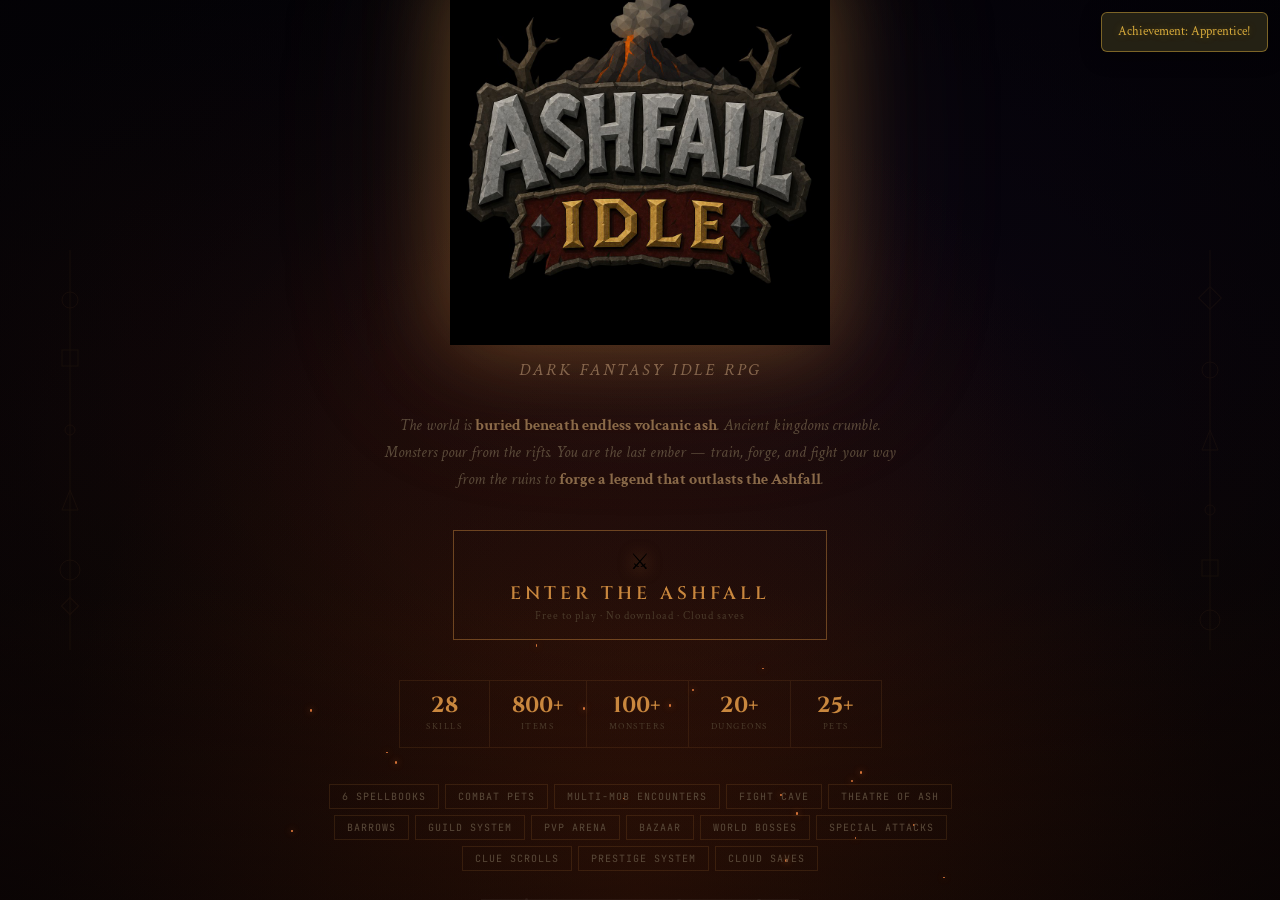
==== commit 7eea41af: "refactor: copyright renames + quest schema unification + state validation - 6 Barrows brothers → Ash" ====
--- a/index.html
+++ b/index.html
@@ -424,7 +424,7 @@
   <script src="js/items-mega.js"></script>
   <script src="js/items-new.js"></script>
   <script src="js/combat-data.js"></script>
-  <script src="js/quest-legacy-patch.js"></script>
+
   <script src="js/quests-data.js"></script>
   <script src="js/npcs-data.js"></script>
   <script src="js/sprites.js"></script>
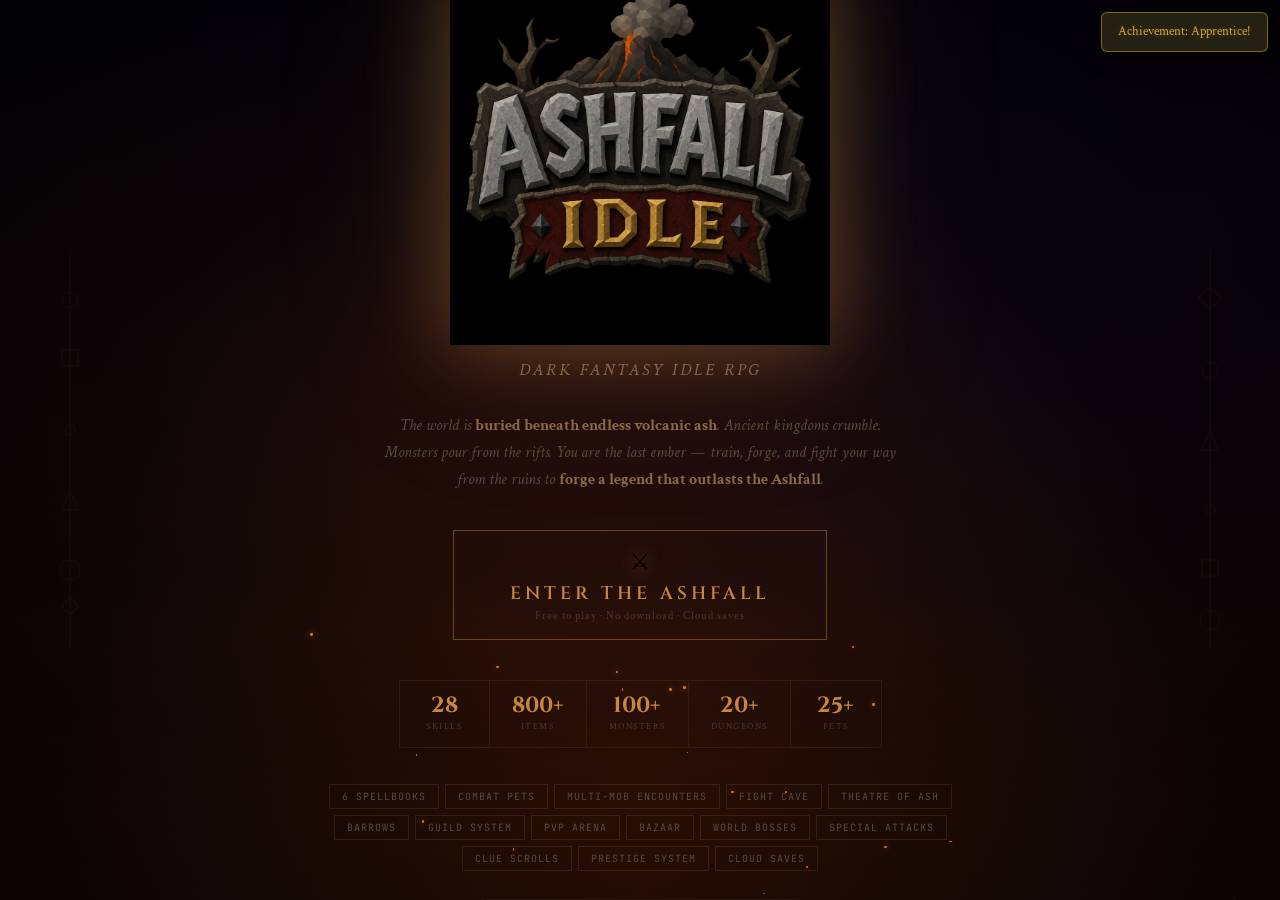
==== commit 48afbfe7: "refactor: full folder structure — core/, data/, systems/, ui/, art/, services/ New structure:   serv" ====
--- a/index.html
+++ b/index.html
@@ -417,75 +417,98 @@
     }
   </script>
 
-  <script src="js/data.js"></script>
-  <script src="js/items-expand.js"></script>
-  <script src="js/items-combat.js"></script>
-  <script src="js/items-world.js"></script>
-  <script src="js/items-mega.js"></script>
-  <script src="js/items-new.js"></script>
-  <script src="js/combat-data.js"></script>
-
-  <script src="js/quests-data.js"></script>
-  <script src="js/npcs-data.js"></script>
-  <script src="js/sprites.js"></script>
-  <script src="js/sprites-skills.js"></script>
-  <script src="js/sprites-art.js"></script>
-  <script src="js/systems.js"></script>
-  <script src="js/engine.js"></script>
-  <script src="js/engine-combat.js"></script>
-  <script src="js/skills-overhaul.js"></script>
-  <script src="js/skills-integration.js"></script>
-  <script src="js/magic-system-unified.js"></script>
-  <script src="js/theatre-of-ash.js"></script>
-  <script src="js/chambers-of-ash.js"></script>
-  <script src="js/firebase-config.js"></script>
-  <script src="js/error-handler.js"></script>
-  <script src="js/debug-system.js"></script>
-  <script src="js/logging-system.js"></script>
-  <script src="js/navigation-search.js"></script>
-  <script src="js/smart-search.js"></script>
-  <script src="js/online.js"></script>
-  <script src="js/ui.js"></script>
-  <script src="js/skills-ui-components.js"></script>
-  <script src="js/skills-ui-integration.js"></script>
-  <script src="js/magic-ui-unified.js"></script>
-  <script src="js/spell-damage-handler.js"></script>
-  <script src="js/quest-system.js"></script>
-  <script src="js/dungeons-expanded.js"></script>
-  <script src="js/fight-cave.js"></script>
-  <script src="js/fight-cave-ui.js"></script>
-  <script src="js/theatre-of-ash-ui.js"></script>
-  <script src="js/chambers-of-ash-ui.js"></script>
-  <script src="js/raids-content-expansion.js"></script>
-  <script src="js/content-expansion.js"></script>
-  <script src="js/mega-content.js"></script>
-  <script src="js/segment2-content.js"></script>
-  <script src="js/segment3-content.js"></script>
-  <script src="js/segment4-content.js"></script>
-  <script src="js/clue-scrolls.js"></script>
-  <script src="js/multiplayer-combat.js"></script>
-  <script src="js/admin.js"></script>
-  <script src="js/admin-roles.js"></script>
-  <script src="js/admin-role-manager.js"></script>
-  <script src="js/admin-branding.js"></script>
-  <script src="js/admin-nav-manager.js"></script>
-  <script src="js/admin-item-tools.js"></script>
-  <script src="js/admin-monster-tools.js"></script>
-  <script src="js/admin-media-manager.js"></script>
-  <script src="js/admin-undo-redo.js"></script>
-  <script src="js/admin-search.js"></script>
-  <script src="js/admin-analyzer.js"></script>
-  <script src="js/admin-bulk-ops.js"></script>
-  <script src="js/admin-activity-feed.js"></script>
-  <script src="js/admin-dashboard.js"></script>
-  <script src="js/admin-dashboard-widgets.js"></script>
-  <script src="js/admin-backup.js"></script>
-  <script src="js/admin-tools.js"></script>
-  <script src="js/admin-content-analyzer.js"></script>
+  <!-- ═══ LAYER 1: SERVICES (loads first) ═══ -->
+  <script src="js/services/firebase.js"></script>
+  <script src="js/services/debug.js"></script>
+
+  <!-- ═══ LAYER 2: DATA (pure definitions, no logic) ═══ -->
+  <script src="js/data/index.js"></script>
+  <script src="js/data/items.js"></script>
+  <script src="js/data/combat.js"></script>
+  <script src="js/data/npcs.js"></script>
+  <script src="js/data/quests.js"></script>
+  <!-- Future data files: uncomment when system is built
+  <script src="js/data/housing.js"></script>
+  <script src="js/data/cosmetics.js"></script>
+  <script src="js/data/events.js"></script>
+  <script src="js/data/minigames.js"></script>
+  -->
+
+  <!-- ═══ LAYER 2B: CONTENT DROPS (additive, no engine changes) ═══ -->
+  <script src="js/content/segment-content.js"></script>
+  <!-- Future content: uncomment when ready
+  <script src="js/content/world-tier-2.js"></script>
+  <script src="js/content/quest-chapter-2.js"></script>
+  <script src="js/content/seasonal-winter.js"></script>
+  <script src="js/content/boss-rotations.js"></script>
+  -->
+
+  <!-- ═══ LAYER 3: CORE ═══ -->
+  <script src="js/core/state.js"></script>
+  <script src="js/core/engine.js"></script>
+  <script src="js/core/save.js"></script>
+  <!-- Future modes: uncomment to activate
+  <script src="js/modes/ironman.js"></script>
+  <script src="js/modes/hardcore.js"></script>
+  <script src="js/modes/seasonal.js"></script>
+  -->
+
+  <!-- ═══ LAYER 4: SYSTEMS (game logic, no rendering) ═══ -->
+  <script src="js/systems/skills.js"></script>
+  <script src="js/systems/combat.js"></script>
+  <script src="js/systems/quests.js"></script>
+  <script src="js/systems/dungeons.js"></script>
+  <script src="js/systems/endgame.js"></script>
+  <script src="js/systems/social.js"></script>
+  <!-- Future systems: uncomment when built
+  <script src="js/systems/slayer.js"></script>
+  <script src="js/systems/wilderness.js"></script>
+  <script src="js/systems/prestige.js"></script>
+  <script src="js/systems/mastery.js"></script>
+  <script src="js/systems/achievements.js"></script>
+  <script src="js/systems/guilds.js"></script>
+  <script src="js/systems/housing.js"></script>
+  <script src="js/systems/trading.js"></script>
+  <script src="js/systems/events.js"></script>
+  <script src="js/systems/clans.js"></script>
+  <script src="js/systems/minigames.js"></script>
+  -->
+
+  <!-- ═══ LAYER 5: ART ═══ -->
+  <script src="js/art/sprites.js"></script>
+  <script src="js/art/music.js"></script>
+
+  <!-- ═══ LAYER 6: UI (rendering only) ═══ -->
+  <script src="js/ui/core.js"></script>
+  <script src="js/ui/skills.js"></script>
+  <script src="js/ui/quests.js"></script>
+  <script src="js/ui/endgame.js"></script>
+  <script src="js/ui/magic.js"></script>
+  <script src="js/ui/character.js"></script>
+  <script src="js/ui/social.js"></script>
+  <script src="js/ui/upgrades.js"></script>
+  <!-- Future UI: uncomment when split from ui/core.js
+  <script src="js/ui/hud.js"></script>
+  <script src="js/ui/combat.js"></script>
+  <script src="js/ui/inventory.js"></script>
+  <script src="js/ui/shop.js"></script>
+  <script src="js/ui/map.js"></script>
+  <script src="js/ui/housing.js"></script>
+  <script src="js/ui/trading.js"></script>
+  <script src="js/ui/guilds.js"></script>
+  <script src="js/ui/events.js"></script>
+  <script src="js/ui/cosmetics.js"></script>
+  <script src="js/ui/clans.js"></script>
+  <script src="js/ui/minigames.js"></script>
+  <script src="js/ui/leaderboards.js"></script>
+  <script src="js/ui/mastery.js"></script>
+  <script src="js/ui/wilderness.js"></script>
+  -->
+
+  <!-- ═══ LAYER 7: SERVICES (online + admin) ═══ -->
+  <script src="js/services/online.js"></script>
   <link rel="stylesheet" href="css/admin-v2.css">
-  <script src="js/codex.js"></script>
-  <script src="js/upgrades.js"></script>
-  <script src="js/music-player.js"></script>
+  <script src="js/services/admin.js"></script>
   <script>
     // Global error boundary — prevent silent crashes
     window.addEventListener('error', function(e) {
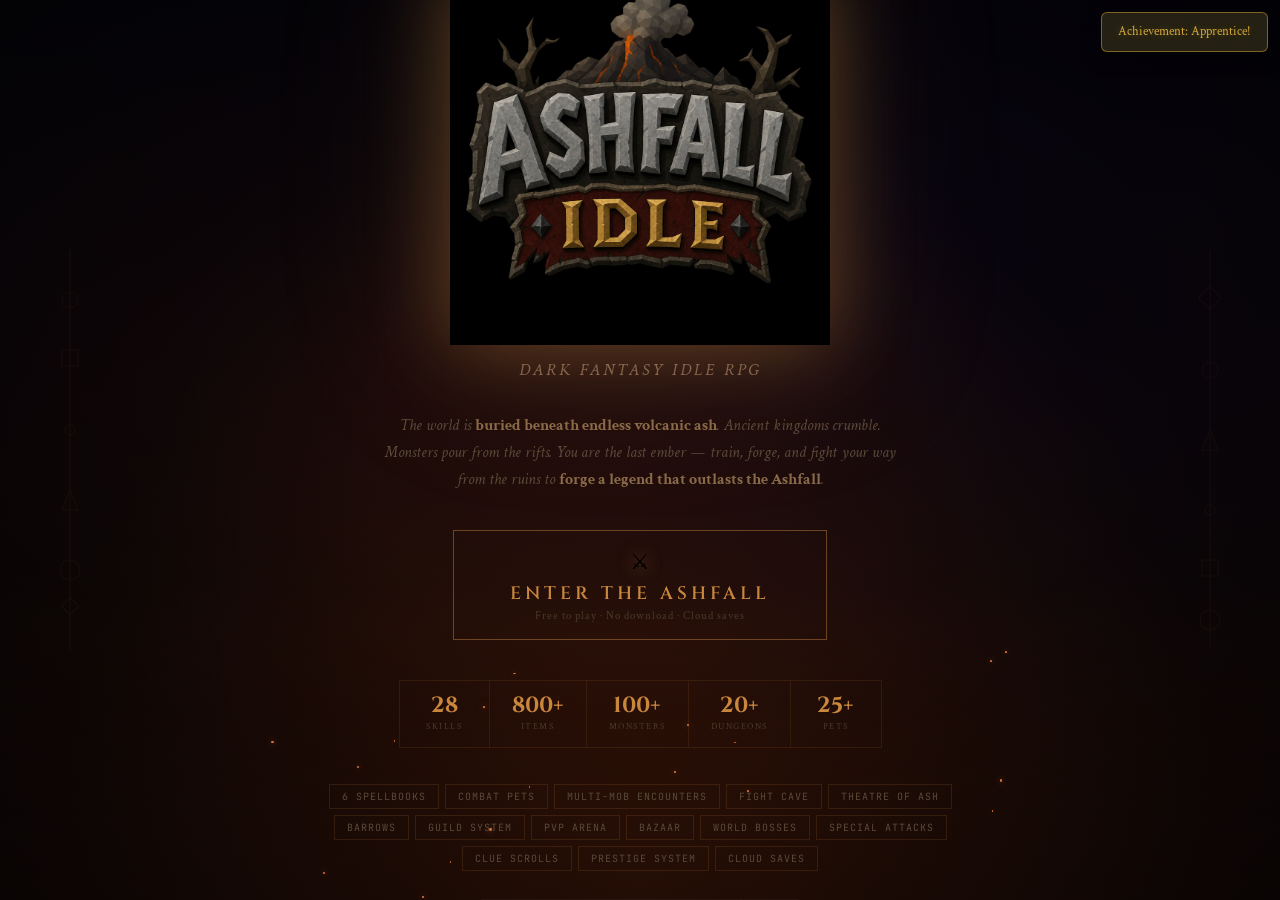
==== commit 308e17f1: "fix+content: load order fixed, all UI errors resolved, 150+ items, 10 quests, Void Gauntlet FIXES: -" ====
--- a/index.html
+++ b/index.html
@@ -417,69 +417,63 @@
     }
   </script>
 
-  <!-- ═══ LAYER 1: SERVICES (loads first) ═══ -->
+  <!-- ════════════════════════════════════════════════════════════
+       LOAD ORDER — MUST NOT BE CHANGED WITHOUT UNDERSTANDING DEPS
+       1. Services (init firebase/debug with no deps)
+       2. Data (pure GAME_DATA, no class refs)
+       3. Core (GameEngine class definition)
+       4. Art (sprites/music, need GAME_DATA)
+       5. UI Core (defines UI class — MUST be before anything that extends UI.prototype)
+       6. Content drops (can extend GameEngine.prototype AND UI.prototype)
+       7. Systems (extend both GameEngine.prototype and UI.prototype)
+       8. UI sub-pages (extend UI.prototype with page renderers)
+       9. Services online/admin (need everything above)
+       ════════════════════════════════════════════════════════════ -->
+
+  <!-- LAYER 1: SERVICES -->
   <script src="js/services/firebase.js"></script>
   <script src="js/services/debug.js"></script>
 
-  <!-- ═══ LAYER 2: DATA (pure definitions, no logic) ═══ -->
+  <!-- LAYER 2: DATA — pure GAME_DATA objects, zero class references -->
   <script src="js/data/index.js"></script>
   <script src="js/data/items.js"></script>
   <script src="js/data/combat.js"></script>
   <script src="js/data/npcs.js"></script>
   <script src="js/data/quests.js"></script>
-  <!-- Future data files: uncomment when system is built
-  <script src="js/data/housing.js"></script>
-  <script src="js/data/cosmetics.js"></script>
-  <script src="js/data/events.js"></script>
-  <script src="js/data/minigames.js"></script>
-  -->
-
-  <!-- ═══ LAYER 2B: CONTENT DROPS (additive, no engine changes) ═══ -->
-  <script src="js/content/segment-content.js"></script>
-  <!-- Future content: uncomment when ready
-  <script src="js/content/world-tier-2.js"></script>
-  <script src="js/content/quest-chapter-2.js"></script>
-  <script src="js/content/seasonal-winter.js"></script>
-  <script src="js/content/boss-rotations.js"></script>
-  -->
-
-  <!-- ═══ LAYER 3: CORE ═══ -->
+
+  <!-- LAYER 3: CORE — GameEngine class + save system -->
   <script src="js/core/state.js"></script>
   <script src="js/core/engine.js"></script>
   <script src="js/core/save.js"></script>
-  <!-- Future modes: uncomment to activate
-  <script src="js/modes/ironman.js"></script>
-  <script src="js/modes/hardcore.js"></script>
-  <script src="js/modes/seasonal.js"></script>
-  -->
-
-  <!-- ═══ LAYER 4: SYSTEMS (game logic, no rendering) ═══ -->
+
+  <!-- LAYER 4: ART — needs GAME_DATA -->
+  <script src="js/art/sprites.js"></script>
+  <script src="js/art/music.js"></script>
+
+  <!-- LAYER 5: UI CORE — defines UI class. Everything below can use UI.prototype -->
+  <script src="js/ui/core.js"></script>
+
+  <!-- LAYER 6: CONTENT DROPS — additive, extends GameEngine + UI -->
+  <script src="js/content/segment-content.js"></script>
+  <script src="js/content/world-tier-2.js"></script>
+  <!-- <script src="js/content/quest-chapter-2.js"></script> -->
+  <!-- <script src="js/content/seasonal-winter.js"></script> -->
+  <!-- <script src="js/content/boss-rotations.js"></script> -->
+
+  <!-- LAYER 7: SYSTEMS — game logic + UI.prototype page renderers -->
   <script src="js/systems/skills.js"></script>
   <script src="js/systems/combat.js"></script>
   <script src="js/systems/quests.js"></script>
   <script src="js/systems/dungeons.js"></script>
   <script src="js/systems/endgame.js"></script>
   <script src="js/systems/social.js"></script>
-  <!-- Future systems: uncomment when built
-  <script src="js/systems/slayer.js"></script>
-  <script src="js/systems/wilderness.js"></script>
-  <script src="js/systems/prestige.js"></script>
-  <script src="js/systems/mastery.js"></script>
-  <script src="js/systems/achievements.js"></script>
-  <script src="js/systems/guilds.js"></script>
-  <script src="js/systems/housing.js"></script>
-  <script src="js/systems/trading.js"></script>
-  <script src="js/systems/events.js"></script>
-  <script src="js/systems/clans.js"></script>
-  <script src="js/systems/minigames.js"></script>
-  -->
-
-  <!-- ═══ LAYER 5: ART ═══ -->
-  <script src="js/art/sprites.js"></script>
-  <script src="js/art/music.js"></script>
-
-  <!-- ═══ LAYER 6: UI (rendering only) ═══ -->
-  <script src="js/ui/core.js"></script>
+  <!-- <script src="js/systems/slayer.js"></script> -->
+  <!-- <script src="js/systems/wilderness.js"></script> -->
+  <!-- <script src="js/systems/prestige.js"></script> -->
+  <!-- <script src="js/systems/mastery.js"></script> -->
+  <!-- <script src="js/systems/achievements.js"></script> -->
+
+  <!-- LAYER 8: UI SUB-PAGES -->
   <script src="js/ui/skills.js"></script>
   <script src="js/ui/quests.js"></script>
   <script src="js/ui/endgame.js"></script>
@@ -487,28 +481,12 @@
   <script src="js/ui/character.js"></script>
   <script src="js/ui/social.js"></script>
   <script src="js/ui/upgrades.js"></script>
-  <!-- Future UI: uncomment when split from ui/core.js
-  <script src="js/ui/hud.js"></script>
-  <script src="js/ui/combat.js"></script>
-  <script src="js/ui/inventory.js"></script>
-  <script src="js/ui/shop.js"></script>
-  <script src="js/ui/map.js"></script>
-  <script src="js/ui/housing.js"></script>
-  <script src="js/ui/trading.js"></script>
-  <script src="js/ui/guilds.js"></script>
-  <script src="js/ui/events.js"></script>
-  <script src="js/ui/cosmetics.js"></script>
-  <script src="js/ui/clans.js"></script>
-  <script src="js/ui/minigames.js"></script>
-  <script src="js/ui/leaderboards.js"></script>
-  <script src="js/ui/mastery.js"></script>
-  <script src="js/ui/wilderness.js"></script>
-  -->
-
-  <!-- ═══ LAYER 7: SERVICES (online + admin) ═══ -->
+
+  <!-- LAYER 9: ONLINE + ADMIN -->
   <script src="js/services/online.js"></script>
   <link rel="stylesheet" href="css/admin-v2.css">
   <script src="js/services/admin.js"></script>
+
   <script>
     // Global error boundary — prevent silent crashes
     window.addEventListener('error', function(e) {
--- a/css/style.css
+++ b/css/style.css
@@ -8154,3 +8154,19 @@
   font-size: 12px;
 }
 
+
+/* ── MANA BAR ─────────────────────────────────────────────── */
+.ca-mana-container { margin:4px 0 6px; }
+.ca-mana-bar { height:12px; background:var(--bg-deep); border-radius:6px; overflow:hidden; border:1px solid rgba(74,126,196,0.3); position:relative; }
+.ca-mana-fill { height:100%; border-radius:5px; background:linear-gradient(90deg,#2a5a9e,#4a8adc); transition:width 0.2s ease-out; box-shadow:0 0 6px rgba(74,126,196,0.4); }
+.ca-mana-text { font-family:'JetBrains Mono',monospace; font-size:10px; color:#4a7ec4; text-align:center; margin-top:2px; opacity:0.85; }
+
+/* ── ABILITY MANA INDICATOR ───────────────────────────────── */
+.ab-mana-cost { font-size:9px; color:#4a7ec4; font-family:'JetBrains Mono',monospace; margin-top:2px; opacity:0.8; }
+.ab-no-mana { opacity:0.5; }
+.ab-no-mana .ab-timer { color:#c44040 !important; }
+
+/* ── ABILITY BAR POLISH ───────────────────────────────────── */
+.ab-slot-v2 { position:relative; overflow:hidden; transition:transform 0.1s,box-shadow 0.1s; }
+.ab-slot-v2:hover:not(.ab-cd):not(.ab-no-mana) { transform:translateY(-2px); box-shadow:0 4px 12px rgba(201,135,62,0.3); }
+.ab-slot-v2:active:not(.ab-cd) { transform:scale(0.96); }
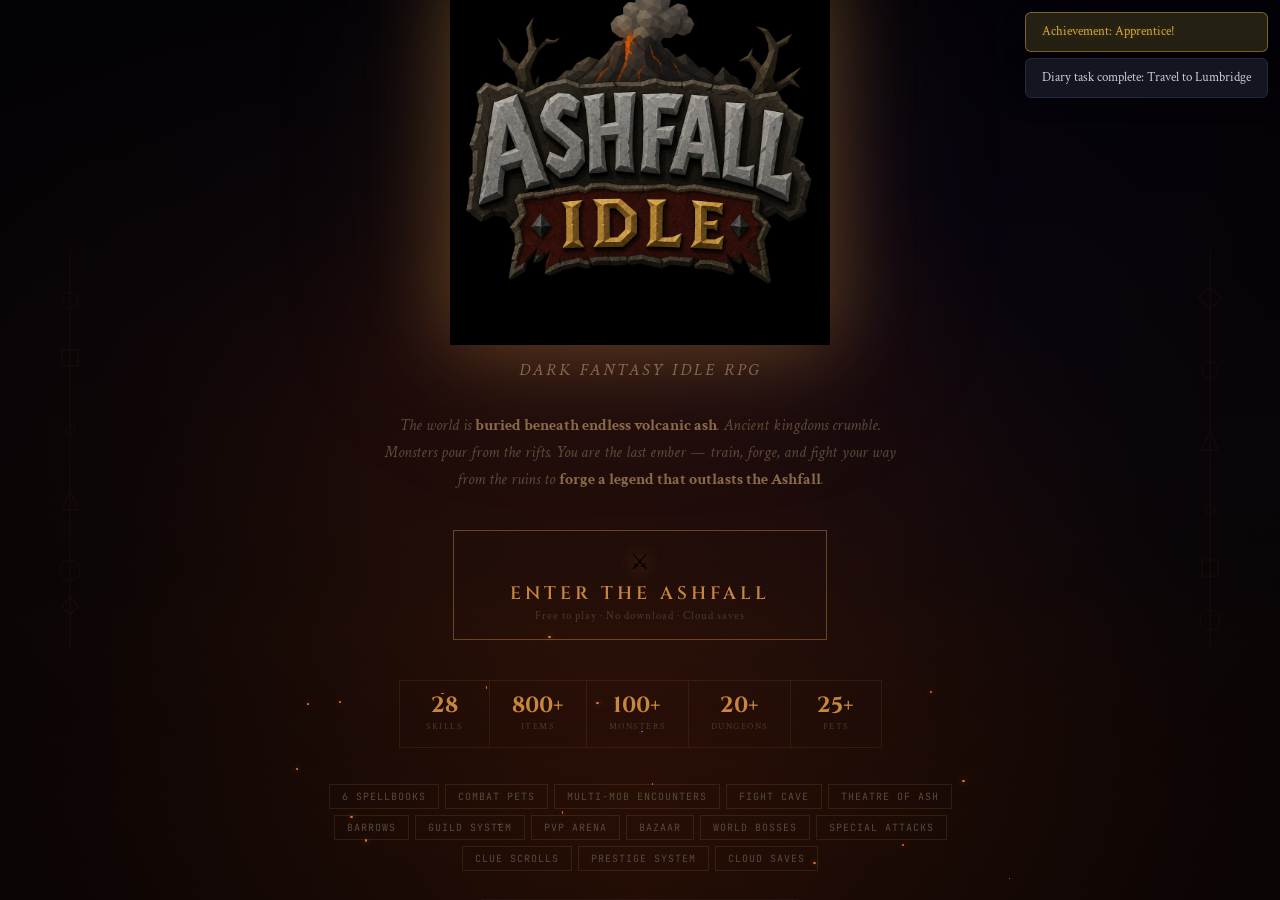
==== commit 8ef98e1a: "feat: MASSIVE content expansion — The Addiction Update NEW CONTENT: content/addiction-core.js:   • 2" ====
--- a/index.html
+++ b/index.html
@@ -456,7 +456,9 @@
   <!-- LAYER 6: CONTENT DROPS — additive, extends GameEngine + UI -->
   <script src="js/content/segment-content.js"></script>
   <script src="js/content/world-tier-2.js"></script>
-  <!-- <script src="js/content/quest-chapter-2.js"></script> -->
+  <script src="js/content/addiction-core.js"></script>
+  <script src="js/content/quest-chapter-2.js"></script>
+  <script src="js/content/dungeons-tier2.js"></script>
   <!-- <script src="js/content/seasonal-winter.js"></script> -->
   <!-- <script src="js/content/boss-rotations.js"></script> -->
 
--- a/css/style.css
+++ b/css/style.css
@@ -3933,25 +3933,19 @@
 .atk-anim {
   position: absolute;
   pointer-events: none;
-  z-index: 50;
-  animation: atkFade 0.5s ease-out forwards;
-}
-.atk-slash {
-  width: 80px; height: 80px;
-  top: 30%; right: 25%;
-}
-.atk-arrow {
-  width: 100px; height: 40px;
-  top: 45%; left: 10%;
-}
-.atk-spell {
-  width: 80px; height: 80px;
-  top: 30%; right: 20%;
-}
-.atk-claw {
-  width: 60px; height: 60px;
-  top: 25%; left: 20%;
-}
+  z-index: 200;
+  animation: atkFade 0.55s ease-out forwards;
+}
+/* Player attacks (travel right to monster) — position right 15-35% */
+.atk-player { top: 20%; right: 5%; width: 80px; height: 80px; }
+/* Monster attacks (travel left to player) — position left 0-20% */
+.atk-monster { top: 20%; left: 0%; width: 80px; height: 80px; }
+
+/* Legacy class names — point to correct sides */
+.atk-slash { width: 80px; height: 80px; top: 25%; right: 8%; }
+.atk-arrow { width: 100px; height: 40px; top: 40%; right: 5%; }
+.atk-spell { width: 80px; height: 80px; top: 25%; right: 8%; }
+.atk-claw  { width: 60px; height: 60px; top: 25%; left: 2%; }
 @keyframes atkFade {
   0% { opacity: 1; }
   80% { opacity: 0.8; }
@@ -4918,16 +4912,17 @@
 }
 
 /* ── MONSTER ATTACK ANIMATIONS ────────────────────────── */
-.atk-fireball { width: 80px; height: 80px; top: 25%; left: 15%; }
-.atk-iceblast { width: 80px; height: 80px; top: 20%; left: 20%; }
-.atk-poison   { width: 70px; height: 70px; top: 15%; left: 18%; }
-.atk-darkbolt { width: 80px; height: 80px; top: 25%; left: 12%; }
-.atk-bite     { width: 60px; height: 60px; top: 30%; left: 22%; }
-.atk-slam     { width: 80px; height: 80px; top: 20%; left: 15%; }
-.atk-volley   { width: 80px; height: 60px; top: 35%; left: 10%; }
-.atk-tentacle { width: 70px; height: 70px; top: 25%; left: 15%; }
-.atk-bonestrike { width: 60px; height: 60px; top: 25%; left: 22%; }
-.atk-swordstrike { width: 70px; height: 70px; top: 20%; left: 18%; }
+/* Monster attack animations — ALL target the LEFT (player) column */
+.atk-fireball   { width: 80px; height: 80px; top: 15%; left: 0%; }
+.atk-iceblast   { width: 80px; height: 80px; top: 12%; left: 2%; }
+.atk-poison     { width: 70px; height: 70px; top: 18%; left: 1%; }
+.atk-darkbolt   { width: 80px; height: 80px; top: 15%; left: 0%; }
+.atk-bite       { width: 60px; height: 60px; top: 28%; left: 3%; }
+.atk-slam       { width: 80px; height: 80px; top: 20%; left: 0%; }
+.atk-volley     { width: 80px; height: 60px; top: 30%; left: 0%; }
+.atk-tentacle   { width: 70px; height: 70px; top: 18%; left: 1%; }
+.atk-bonestrike { width: 60px; height: 60px; top: 22%; left: 3%; }
+.atk-swordstrike{ width: 70px; height: 70px; top: 18%; left: 1%; }
 
 /* Player status effect display */
 .player-status-effects {
@@ -8170,3 +8165,749 @@
 .ab-slot-v2 { position:relative; overflow:hidden; transition:transform 0.1s,box-shadow 0.1s; }
 .ab-slot-v2:hover:not(.ab-cd):not(.ab-no-mana) { transform:translateY(-2px); box-shadow:0 4px 12px rgba(201,135,62,0.3); }
 .ab-slot-v2:active:not(.ab-cd) { transform:scale(0.96); }
+
+/* ── EQUIPMENT BONUSES PANEL ──────────────────────────────── */
+.eq-bonus-panel { background:var(--bg-mid); border:1px solid var(--border); border-radius:8px; padding:12px; margin:8px 0; }
+.eq-bonus-title { font-family:'Cinzel',serif; font-size:11px; color:var(--text-dim); letter-spacing:1px; text-transform:uppercase; margin-bottom:8px; }
+.eq-bonus-grid { display:flex; flex-wrap:wrap; gap:6px; }
+.eq-bonus-chip { display:flex; flex-direction:column; align-items:center; background:var(--bg-deep); border-radius:6px; padding:5px 8px; min-width:44px; border:1px solid var(--border); }
+.eq-bonus-label { font-size:9px; color:var(--text-dim); letter-spacing:1px; }
+.eq-bonus-val { font-family:'JetBrains Mono',monospace; font-size:13px; font-weight:bold; }
+
+/* ── XP RATES PANEL ───────────────────────────────────────── */
+.xp-rate-panel { background:var(--bg-mid); border:1px solid var(--border); border-radius:8px; padding:12px; margin:8px 0; }
+.xp-rate-title { font-family:'Cinzel',serif; font-size:11px; color:var(--text-dim); letter-spacing:1px; text-transform:uppercase; margin-bottom:8px; display:flex; justify-content:space-between; }
+.xp-rate-time { font-family:'JetBrains Mono',monospace; font-size:10px; color:#c9873e; }
+.xp-rate-grid { display:flex; flex-direction:column; gap:3px; }
+.xr-row { display:flex; justify-content:space-between; align-items:center; padding:3px 0; border-bottom:1px solid rgba(255,255,255,0.04); }
+.xr-row:last-child { border:none; }
+.xr-skill { font-size:12px; color:var(--text); }
+.xr-val { font-family:'JetBrains Mono',monospace; font-size:11px; color:#c9873e; }
+.xr-empty { color:var(--text-dim); font-size:12px; font-style:italic; text-align:center; padding:8px; }
+
+/* ── MANA BAR POLISH ──────────────────────────────────────── */
+.ca-mana-container { margin:3px 0 5px; }
+.ca-mana-bar { height:10px; background:var(--bg-deep); border-radius:5px; overflow:hidden; border:1px solid rgba(74,126,196,0.25); }
+.ca-mana-fill { height:100%; border-radius:4px; background:linear-gradient(90deg,#1a4a8e,#3a7adc); transition:width 0.15s ease-out; }
+.ca-mana-text { font-family:'JetBrains Mono',monospace; font-size:10px; color:#4a7ec4; text-align:center; margin-top:2px; opacity:0.8; }
+
+/* ── ABILITY MANA STATE ───────────────────────────────────── */
+.ab-slot-v2.ab-no-mana { opacity:0.45; filter:grayscale(0.5); }
+.ab-mana-cost { font-size:9px; color:#4a7ec4; font-family:'JetBrains Mono',monospace; letter-spacing:0; margin-top:1px; }
+
+/* ════════════════════════════════════════════════════════════
+   COMBAT V3 — TWO-COLUMN LAYOUT
+   ════════════════════════════════════════════════════════════ */
+
+.cv3-page { display:grid; grid-template-columns:1fr 300px; gap:14px; align-items:start; padding-bottom:40px; }
+.cv3-main  { min-width:0; }
+.cv3-sidebar { display:flex; flex-direction:column; gap:10px; position:sticky; top:0; max-height:100vh; overflow-y:auto; scrollbar-width:thin; }
+.cv3-sidebar::-webkit-scrollbar { width:4px; }
+.cv3-sidebar::-webkit-scrollbar-thumb { background:var(--border); border-radius:2px; }
+
+/* ── SIDEBAR CARD BASE ──────────────────────────────────────── */
+.cv3s-card { background:var(--bg-mid); border:1px solid var(--border); border-radius:10px; padding:12px 14px; }
+.cv3s-title { font-family:'Cinzel',serif; font-size:11px; letter-spacing:1.5px; text-transform:uppercase; color:var(--text-dim); margin-bottom:8px; display:block; }
+
+/* ── XP MODE ─────────────────────────────────────────────────── */
+.cv3s-xpmode { display:flex; gap:4px; flex-wrap:wrap; }
+.cv3s-mode-btn { flex:1; min-width:0; padding:5px 4px; font-size:11px; font-family:'Cinzel',serif; background:var(--bg-deep); border:1px solid var(--border); border-radius:5px; color:var(--text-dim); cursor:pointer; transition:all 0.15s; }
+.cv3s-mode-btn:hover { border-color:#c9873e; color:#c9873e; }
+.cv3s-mode-active { background:rgba(201,135,62,0.15)!important; border-color:#c9873e!important; color:#c9873e!important; }
+.cv3s-mode-info { font-size:11px; color:var(--text-dim); }
+
+/* ── SESSION LOOT ────────────────────────────────────────────── */
+.cv3s-loot-header { display:flex; justify-content:space-between; align-items:center; margin-bottom:8px; }
+.cv3s-kills-badge { font-family:'Cinzel',serif; font-size:10px; color:#c9873e; background:rgba(201,135,62,0.12); border:1px solid rgba(201,135,62,0.25); border-radius:10px; padding:2px 8px; }
+.cv3s-loot-items { display:flex; flex-direction:column; gap:3px; max-height:180px; overflow-y:auto; }
+.cv3s-loot-row { display:flex; align-items:center; gap:6px; padding:3px 4px; border-radius:4px; font-size:12px; }
+.cv3s-loot-row:hover { background:rgba(255,255,255,0.04); }
+.cv3s-li-icon { width:18px; height:18px; flex-shrink:0; display:flex; align-items:center; justify-content:center; }
+.cv3s-li-name { flex:1; color:var(--text); white-space:nowrap; overflow:hidden; text-overflow:ellipsis; }
+.cv3s-li-qty { font-family:'JetBrains Mono',monospace; font-size:11px; color:var(--text-dim); flex-shrink:0; }
+.cv3s-gold .cv3s-li-name { color:#d4a83a; }
+.cv3s-legendary .cv3s-li-name { color:#c9873e; }
+.cv3s-epic      .cv3s-li-name { color:#9b59b6; }
+.cv3s-rare      .cv3s-li-name { color:#3498db; }
+.cv3s-loot-empty { color:var(--text-dim); font-size:12px; font-style:italic; text-align:center; padding:8px 0; }
+.cv3s-view-more { width:100%; margin-top:4px; padding:4px; font-size:11px; background:transparent; border:1px solid var(--border); border-radius:4px; color:var(--text-dim); cursor:pointer; }
+.cv3s-view-more:hover { border-color:#c9873e; color:#c9873e; }
+
+/* ── DAMAGE TRACKER ──────────────────────────────────────────── */
+.cv3s-dt-header { display:flex; justify-content:space-between; align-items:center; }
+.cv3s-reset-btn { font-size:10px; padding:2px 8px; background:transparent; border:1px solid var(--border); border-radius:4px; color:var(--text-dim); cursor:pointer; }
+.cv3s-reset-btn:hover { border-color:#c44040; color:#c44040; }
+.cv3s-dt-rows { display:flex; flex-direction:column; gap:4px; margin-top:4px; }
+.cv3s-dt-row { display:grid; grid-template-columns:52px 1fr 52px; align-items:center; gap:6px; }
+.cv3s-dt-label { font-size:11px; color:var(--text-dim); }
+.cv3s-dt-bar-wrap { height:8px; background:var(--bg-deep); border-radius:4px; overflow:hidden; }
+.cv3s-dt-bar { height:100%; border-radius:4px; transition:width 0.3s ease-out; min-width:2px; }
+.cv3s-dt-val { font-family:'JetBrains Mono',monospace; font-size:11px; color:var(--text); text-align:right; }
+.cv3s-dt-total { display:flex; justify-content:space-between; padding:5px 0 0; border-top:1px solid var(--border); margin-top:2px; font-size:12px; color:var(--text); font-weight:600; }
+.cv3s-dt-taken { color:var(--text-dim); font-size:11px; font-weight:400; padding-top:2px; border:none; margin-top:0; }
+.cv3s-dt-meta { display:grid; grid-template-columns:repeat(4,1fr); gap:4px; margin-top:8px; padding-top:8px; border-top:1px solid var(--border); }
+.cv3s-meta-chip { display:flex; flex-direction:column; align-items:center; background:var(--bg-deep); border-radius:5px; padding:4px; }
+.cv3s-meta-lbl { font-size:9px; color:var(--text-dim); letter-spacing:1px; }
+.cv3s-meta-chip > span:last-child { font-family:'JetBrains Mono',monospace; font-size:12px; color:#c9873e; margin-top:1px; }
+
+/* ── SESSION STATS ───────────────────────────────────────────── */
+.cv3s-ss-header { display:flex; justify-content:space-between; align-items:center; }
+.cv3s-timer { font-family:'JetBrains Mono',monospace; font-size:10px; color:#c9873e; margin-left:8px; }
+.cv3s-ss-grid { display:grid; grid-template-columns:1fr 1fr; gap:5px; margin-top:4px; }
+.cv3s-ss-box { background:var(--bg-deep); border-radius:6px; padding:7px 8px; text-align:center; }
+.cv3s-ss-val { font-family:'JetBrains Mono',monospace; font-size:13px; color:#c9873e; font-weight:600; }
+.cv3s-ss-lbl { font-size:9px; color:var(--text-dim); letter-spacing:0.5px; text-transform:uppercase; margin-top:2px; }
+.cv3s-xr-rows { display:flex; flex-direction:column; gap:2px; margin-top:8px; padding-top:6px; border-top:1px solid var(--border); }
+.cv3s-xr-row { display:flex; justify-content:space-between; font-size:11px; color:var(--text-dim); padding:2px 0; }
+.cv3s-xr-val { font-family:'JetBrains Mono',monospace; color:#c9873e; }
+.cv3s-xr-empty { font-size:11px; color:var(--text-dim); font-style:italic; text-align:center; padding:6px 0; }
+
+/* ── AREA CARD ────────────────────────────────────────────────── */
+.cv3s-area-card { background:var(--bg-mid); border:1px solid var(--border); border-radius:10px; padding:14px; overflow:hidden; position:relative; }
+.cv3s-area-card::before { content:''; position:absolute; inset:0; background:linear-gradient(135deg,rgba(201,135,62,0.04),rgba(10,11,15,0.8)); pointer-events:none; }
+.cv3s-area-name { font-family:'Cinzel',serif; font-size:14px; color:#c9873e; margin-bottom:2px; }
+.cv3s-area-level { font-size:10px; color:var(--text-dim); letter-spacing:1px; text-transform:uppercase; margin-bottom:6px; }
+.cv3s-area-desc { font-size:11px; color:var(--text-dim); line-height:1.5; margin-bottom:10px; }
+.cv3s-area-btn { width:100%; font-size:11px; }
+
+/* ── HIDE OLD STANDALONE PANELS (now in sidebar) ────────────── */
+.dmg-tracker-panel, .xp-rate-panel { display:none; }
+
+/* ── RESPONSIVE: single column on narrow ─────────────────────── */
+@media (max-width:900px) {
+  .cv3-page { grid-template-columns:1fr; }
+  .cv3-sidebar { position:static; max-height:none; }
+}
+
+/* ════════════════════════════════════════════════════════════
+   ARENA V3
+   ════════════════════════════════════════════════════════════ */
+
+.arena-v3 { background:linear-gradient(160deg,#0d0e12,#12090a); border:1px solid rgba(255,255,255,0.07); border-radius:12px; overflow:visible; margin-bottom:12px; position:relative; }
+
+/* Top HP bar spanning full width */
+.arena-top-bar { display:flex; align-items:center; gap:8px; padding:8px 14px; background:rgba(0,0,0,0.4); border-bottom:1px solid rgba(255,255,255,0.06); }
+.atb-name { font-family:'Cinzel',serif; font-size:13px; color:#e0c090; white-space:nowrap; min-width:120px; }
+.atb-hp-track { flex:1; height:14px; background:rgba(0,0,0,0.5); border-radius:7px; overflow:hidden; border:1px solid rgba(255,255,255,0.08); }
+.atb-hp-fill { height:100%; border-radius:6px; transition:width 0.2s ease-out; box-shadow:0 0 8px currentColor; }
+.atb-hp-text { font-family:'JetBrains Mono',monospace; font-size:11px; color:var(--text-dim); white-space:nowrap; }
+.atb-pct { font-family:'JetBrains Mono',monospace; font-size:12px; color:#c44040; font-weight:600; min-width:36px; text-align:right; }
+.atb-phase { font-family:'Cinzel',serif; font-size:10px; padding:2px 8px; background:rgba(196,64,64,0.2); border:1px solid rgba(196,64,64,0.4); border-radius:10px; color:#c44040; white-space:nowrap; }
+.atb-enrage { background:rgba(255,100,0,0.2)!important; border-color:rgba(255,100,0,0.5)!important; color:#ff6400!important; animation:enragePulse 1s ease-in-out infinite; }
+@keyframes enragePulse { 0%,100%{opacity:1} 50%{opacity:0.6} }
+
+/* Main arena body */
+.arena-main { display:grid; grid-template-columns:200px 1fr 200px; min-height:160px; }
+
+/* Player column */
+.arena-player { padding:14px; display:flex; flex-direction:column; gap:6px; border-right:1px solid rgba(255,255,255,0.05); }
+.arena-player-top { display:flex; flex-direction:column; align-items:flex-start; gap:4px; }
+.arena-avatar-wrap { position:relative; display:inline-block; margin-bottom:2px; }
+.arena-avatar { border-radius:50%; border:2px solid rgba(201,135,62,0.3); box-shadow:0 0 12px rgba(201,135,62,0.2); }
+.arena-style-badge { position:absolute; bottom:-2px; right:-2px; background:#0a0b0f; border:1px solid var(--border); border-radius:50%; width:18px; height:18px; display:flex; align-items:center; justify-content:center; font-size:10px; }
+.arena-overhead-prayer { font-size:18px; margin-bottom:2px; }
+.arena-pname { font-family:'Cinzel',serif; font-size:13px; color:#e0c090; }
+.arena-plevel { font-size:10px; color:var(--text-dim); letter-spacing:0.5px; }
+
+/* Bar rows */
+.arena-bars { display:flex; flex-direction:column; gap:5px; }
+.arena-bar-row { display:flex; align-items:center; gap:6px; }
+.arena-bar-icon { font-size:11px; width:14px; text-align:center; flex-shrink:0; }
+.arena-bar-track { flex:1; height:12px; background:rgba(0,0,0,0.5); border-radius:6px; overflow:hidden; border:1px solid rgba(255,255,255,0.06); }
+.arena-bar-fill { height:100%; border-radius:5px; transition:width 0.15s ease-out; }
+.arena-bar-text { font-family:'JetBrains Mono',monospace; font-size:10px; color:var(--text-dim); white-space:nowrap; min-width:60px; text-align:right; }
+.arena-status { display:flex; flex-wrap:wrap; gap:3px; margin-top:2px; min-height:18px; }
+.arena-status-right { justify-content:flex-end; }
+
+/* Center column */
+.arena-center { display:flex; flex-direction:column; align-items:center; justify-content:center; gap:8px; padding:16px 8px; }
+.arena-vs { font-family:'Cinzel',serif; font-size:28px; color:#c9873e; text-shadow:0 0 20px rgba(201,135,62,0.5); letter-spacing:4px; line-height:1; }
+.arena-center-stats { display:flex; flex-direction:column; gap:4px; width:100%; }
+.arena-stat-line { display:flex; justify-content:space-between; gap:8px; font-size:11px; }
+.arena-stat-label { color:var(--text-dim); }
+.arena-stat-val { font-family:'JetBrains Mono',monospace; color:var(--text); }
+.arena-weakness { font-size:10px; color:#e0c090; background:rgba(224,192,144,0.1); border:1px solid rgba(224,192,144,0.2); border-radius:6px; padding:3px 7px; text-align:center; }
+.arena-flee-btn { padding:5px 12px; background:transparent; border:1px solid rgba(196,64,64,0.4); border-radius:5px; color:#c44040; font-size:11px; cursor:pointer; transition:all 0.15s; font-family:'Cinzel',serif; letter-spacing:0.5px; }
+.arena-flee-btn:hover { background:rgba(196,64,64,0.15); border-color:#c44040; }
+
+/* Monster column */
+.arena-monster { padding:14px; display:flex; flex-direction:column; align-items:flex-end; gap:6px; border-left:1px solid rgba(255,255,255,0.05); position:relative; overflow:hidden; }
+.arena-monster-art { font-size:0; max-width:120px; max-height:120px; overflow:hidden; align-self:center; filter:drop-shadow(0 0 16px rgba(139,0,0,0.4)); }
+.arena-monster-art svg, .arena-monster-art img { max-width:120px; max-height:120px; }
+.arena-mon-placeholder { width:80px; height:80px; display:flex; align-items:center; justify-content:center; opacity:0.3; }
+.arena-mon-name { font-family:'Cinzel',serif; font-size:13px; color:#e0c090; text-align:right; }
+.arena-mon-level { font-size:10px; color:var(--text-dim); text-align:right; letter-spacing:0.5px; }
+
+/* ════════════════════════════════════════════════════════════
+   ABILITY BAR V3
+   ════════════════════════════════════════════════════════════ */
+
+.ability-bar-v3 { background:rgba(0,0,0,0.3); border:1px solid rgba(255,255,255,0.06); border-radius:10px; padding:12px; margin-bottom:12px; display:flex; flex-direction:column; gap:8px; }
+.ab3-section-label { font-family:'Cinzel',serif; font-size:10px; color:var(--text-dim); letter-spacing:1.5px; text-transform:uppercase; margin-bottom:6px; }
+.ab3-specials { display:flex; flex-wrap:wrap; gap:8px; }
+
+.ab3-btn { position:relative; display:flex; flex-direction:column; align-items:center; gap:3px; padding:10px 12px; min-width:88px; background:var(--bg-mid); border:1px solid rgba(255,255,255,0.1); border-radius:8px; cursor:pointer; overflow:hidden; transition:transform 0.1s,border-color 0.2s,box-shadow 0.2s; }
+.ab3-btn:hover:not(.ab3-cd):not(.ab3-no-mana) { border-color:#c9873e; box-shadow:0 0 14px rgba(201,135,62,0.2); transform:translateY(-2px); }
+.ab3-btn:active:not(.ab3-cd) { transform:scale(0.95); }
+.ab3-cd { opacity:0.65; }
+.ab3-no-mana { opacity:0.45; filter:grayscale(0.6); }
+
+/* Cooldown sweep overlay */
+.ab3-cd-sweep { position:absolute; inset:0; background:rgba(0,0,0,0.55); transform-origin:top; clip-path:inset(0 0 calc(100% - var(--sweep,0%)) 0); pointer-events:none; border-radius:8px; }
+
+.ab3-icon { font-size:20px; line-height:1; }
+.ab3-name { font-family:'Cinzel',serif; font-size:10px; color:var(--text); letter-spacing:0.3px; text-align:center; white-space:nowrap; }
+.ab3-status { font-family:'JetBrains Mono',monospace; font-size:10px; }
+.ab3-ready { color:#4abe6c; }
+.ab3-cooling { color:#c9873e; }
+.ab3-nomana { color:#c44040; }
+.ab3-mana { font-size:9px; color:#4a7ec4; font-family:'JetBrains Mono',monospace; }
+.ab3-empty { color:var(--text-dim); font-size:12px; font-style:italic; padding:8px 0; }
+
+/* Active buff chips strip */
+.ab3-buffs { display:flex; flex-wrap:wrap; gap:5px; padding-top:6px; border-top:1px solid rgba(255,255,255,0.05); }
+.ab3-buff-chip { display:flex; flex-direction:column; gap:2px; background:var(--bg-deep); border:1px solid rgba(255,255,255,0.08); border-radius:5px; padding:3px 7px; min-width:70px; }
+.ab3-bc-label { font-size:9px; color:#c9873e; white-space:nowrap; text-align:center; }
+.ab3-bc-bar { height:3px; background:rgba(255,255,255,0.1); border-radius:2px; overflow:hidden; }
+.ab3-bc-fill { height:100%; background:#c9873e; border-radius:2px; transition:width 0.5s; }
+
+/* ════════════════════════════════════════════════════════════
+   PRAYER V3
+   ════════════════════════════════════════════════════════════ */
+
+.prayer-v3 { background:var(--bg-mid); border:1px solid var(--border); border-radius:10px; padding:12px 14px; margin-bottom:10px; }
+.pv3-header { display:flex; align-items:center; gap:10px; margin-bottom:10px; }
+.pv3-title { font-family:'Cinzel',serif; font-size:12px; color:var(--text); white-space:nowrap; }
+.pv3-pp-wrap { flex:1; display:flex; align-items:center; gap:6px; }
+.pv3-pp-bar { flex:1; height:8px; background:var(--bg-deep); border-radius:4px; overflow:hidden; border:1px solid rgba(212,168,58,0.2); }
+.pv3-pp-fill { height:100%; background:linear-gradient(90deg,#8a6010,#d4a83a); border-radius:4px; transition:width 0.3s; }
+.pv3-pp-text { font-family:'JetBrains Mono',monospace; font-size:10px; color:#d4a83a; white-space:nowrap; }
+.pv3-slots { font-size:10px; color:var(--text-dim); white-space:nowrap; }
+.pv3-grid { display:grid; grid-template-columns:repeat(auto-fill,minmax(90px,1fr)); gap:6px; }
+.pv3-btn { position:relative; display:flex; flex-direction:column; align-items:center; gap:3px; padding:8px 6px; background:var(--bg-deep); border:1px solid rgba(255,255,255,0.07); border-radius:7px; cursor:pointer; transition:all 0.15s; overflow:hidden; }
+.pv3-btn:hover { border-color:rgba(212,168,58,0.4); background:rgba(212,168,58,0.06); }
+.pv3-active { border-color:rgba(212,168,58,0.6)!important; background:rgba(212,168,58,0.1)!important; box-shadow:0 0 10px rgba(212,168,58,0.15); }
+.pv3-btn-icon { font-size:16px; }
+.pv3-btn-name { font-size:9px; color:var(--text); text-align:center; line-height:1.3; font-family:'Cinzel',serif; }
+.pv3-btn-meta { display:flex; gap:4px; align-items:center; }
+.pv3-tier { font-size:8px; color:var(--text-dim); background:rgba(255,255,255,0.06); border-radius:3px; padding:1px 3px; }
+.pv3-cost { font-size:8px; color:#d4a83a; font-family:'JetBrains Mono',monospace; }
+.pv3-active-glow { position:absolute; inset:0; background:radial-gradient(ellipse at center,rgba(212,168,58,0.1),transparent 70%); pointer-events:none; }
+.pv3-empty { color:var(--text-dim); font-size:12px; font-style:italic; text-align:center; padding:8px; }
+
+/* ════════════════════════════════════════════════════════════
+   RUNE POUCH V3
+   ════════════════════════════════════════════════════════════ */
+
+.rune-pouch-section .rune-pouch-grid { display:flex; flex-wrap:wrap; gap:6px; padding:8px 0 4px; }
+.rp3-rune { display:flex; flex-direction:column; align-items:center; gap:2px; padding:5px 7px; background:var(--bg-deep); border:1px solid rgba(255,255,255,0.07); border-radius:6px; cursor:default; transition:transform 0.1s; }
+.rp3-rune:hover { transform:translateY(-2px); }
+.rp3-icon { width:22px; height:22px; filter:drop-shadow(0 0 4px currentColor); }
+.rp3-qty { font-family:'JetBrains Mono',monospace; font-size:10px; color:var(--text-dim); }
+
+/* ════════════════════════════════════════════════════════════
+   GEAR STRIP V3
+   ════════════════════════════════════════════════════════════ */
+
+.gear-strip-v3 { background:rgba(0,0,0,0.3); border:1px solid rgba(255,255,255,0.07); border-radius:10px; padding:12px 14px; margin-bottom:10px; }
+.gs3-header { display:flex; align-items:center; justify-content:space-between; margin-bottom:10px; flex-wrap:wrap; gap:6px; }
+.gs3-title { font-family:'Cinzel',serif; font-size:11px; color:var(--text-dim); letter-spacing:1.5px; text-transform:uppercase; }
+.gs3-bonuses { display:flex; gap:8px; flex-wrap:wrap; }
+.gs3-bonus { font-family:'JetBrains Mono',monospace; font-size:11px; font-weight:600; }
+.gs3-slots { display:flex; flex-wrap:wrap; gap:6px; }
+.gs3-slot { display:flex; flex-direction:column; align-items:center; gap:2px; padding:7px 6px; min-width:62px; background:var(--bg-deep); border:1px solid rgba(255,255,255,0.07); border-radius:7px; cursor:default; transition:border-color 0.15s; }
+.gs3-filled { border-color:rgba(201,135,62,0.2); }
+.gs3-filled:hover { border-color:rgba(201,135,62,0.5); background:rgba(201,135,62,0.05); }
+.gs3-slot-label { font-size:9px; color:var(--text-dim); letter-spacing:0.5px; text-transform:uppercase; }
+.gs3-slot-icon { width:20px; height:20px; display:flex; align-items:center; justify-content:center; }
+.gs3-slot-name { font-size:10px; color:var(--text); white-space:nowrap; overflow:hidden; text-overflow:ellipsis; max-width:60px; text-align:center; }
+.gs3-empty .gs3-slot-name { color:var(--text-dim); opacity:0.4; }
+.gs3-ammo-qty { font-family:'JetBrains Mono',monospace; font-size:9px; color:#c9873e; }
+.gs3-actions { display:flex; gap:6px; margin-top:10px; padding-top:8px; border-top:1px solid rgba(255,255,255,0.05); }
+.gs3-actions .btn { flex:1; text-align:center; }
+
+/* ────────────────────────────────────────────────────────────
+   MISC POLISH — make combat sections consistent
+   ──────────────────────────────────────────────────────────── */
+
+/* Section card wrapper */
+.combat-section { background:var(--bg-mid); border:1px solid var(--border); border-radius:10px; padding:12px 14px; margin-bottom:10px; }
+.combat-loadout { display:grid; grid-template-columns:1fr 1fr 1fr; gap:10px; margin-bottom:10px; }
+.combat-loadout > div { background:var(--bg-mid); border:1px solid var(--border); border-radius:10px; padding:10px 12px; }
+
+/* Rune section tightening */
+.rune-pouch-section { background:var(--bg-mid); border:1px solid var(--border); border-radius:10px; padding:10px 14px; margin-bottom:10px; }
+
+/* ════════════════════════════════════════════════════════════
+   COMBAT PAGE POLISH — DEDUPLICATION & LAYOUT FIXES
+   ════════════════════════════════════════════════════════════ */
+
+/* Hide old standalone panels that are now in sidebar */
+.dmg-tracker-panel, .xp-rate-panel { display:none !important; }
+.session-loot-section { display:none !important; }
+
+/* ── SPLAT FIX: position must be relative on the container ── */
+.arena-player, .arena-monster { position:relative; overflow:visible; }
+.splat-area { position:absolute; inset:0; pointer-events:none; overflow:visible; z-index:10; }
+
+/* hit-splat positions are set via JS left/top — just make sure animation works */
+.hit-splat {
+  position: absolute;
+  font-family: 'Cinzel', serif;
+  font-weight: 800;
+  font-size: 18px;
+  text-shadow: 0 2px 6px rgba(0,0,0,0.8), 0 0 12px currentColor;
+  animation: splatRise 1.1s ease-out forwards;
+  pointer-events: none;
+  z-index: 100;
+  white-space: nowrap;
+}
+@keyframes splatRise {
+  0%   { transform:translate(-50%,-50%) scale(0.5); opacity:1; }
+  20%  { transform:translate(-50%,-70%) scale(1.2); opacity:1; }
+  60%  { transform:translate(-50%,-120%) scale(1.0); opacity:1; }
+  100% { transform:translate(-50%,-160%) scale(0.8); opacity:0; }
+}
+.splat-melee  { color:#f04050; }
+.splat-ranged { color:#50c860; }
+.splat-magic  { color:#7060f0; }
+.splat-taken  { color:#ff4444; }
+.splat-miss   { color:#888; font-size:12px; }
+.splat-dodge  { color:#80d0ff; font-size:12px; }
+.splat-poison { color:#40c840; }
+.splat-burn   { color:#ff8020; }
+.splat-bleed  { color:#c03040; }
+.splat-ability{ color:#c9873e; }
+.splat-crit   { color:#ffd700; font-size:22px; }
+.splat-big    { font-size:22px; }
+.splat-giant  { font-size:28px; animation-duration:1.4s; }
+
+/* ── ARENA V3 IMPROVEMENTS ──────────────────────────────────── */
+
+/* Better monster art scaling */
+.arena-monster-art { display:flex; align-items:center; justify-content:center; width:100%; min-height:100px; }
+.arena-monster-art svg { max-width:130px; max-height:130px; width:100%; height:auto; }
+
+/* Player side bars — better sizing */
+.arena-bars { width:100%; }
+.arena-bar-track { flex:1; min-width:60px; }
+.arena-bar-text { font-size:9px; min-width:50px; }
+
+/* VS badge glow */
+.arena-vs { text-shadow:0 0 30px rgba(201,135,62,0.8), 0 0 60px rgba(201,135,62,0.3); }
+
+/* Monster name styling */
+.arena-mon-name { font-size:14px; font-weight:600; }
+
+/* ── ARENA TOP BAR — wider/more prominent ─────────────────── */
+.atb-hp-track { height:16px; }
+.atb-name { font-size:14px; min-width:140px; }
+.atb-pct { font-size:14px; }
+
+/* ── ABILITY BAR V3 — improve ability buttons ─────────────── */
+.ab3-specials { display:flex; flex-wrap:wrap; gap:6px; align-items:stretch; }
+.ab3-btn { min-width:80px; max-width:120px; }
+
+/* ── CC-GROUP (combat style only) ──────────────────────────── */
+.combat-controls { display:flex; align-items:center; gap:10px; flex-wrap:wrap; padding:8px 0 4px; }
+.cc-group { display:flex; align-items:center; gap:6px; }
+.cc-label { font-size:11px; color:var(--text-dim); white-space:nowrap; font-family:'Cinzel',serif; letter-spacing:0.5px; }
+
+/* ── SECTION SPACING TIGHTENING ─────────────────────────────── */
+.cv3-main { display:flex; flex-direction:column; gap:0; }
+.combat-section, .prayer-v3, .rune-pouch-section, .ability-bar-v3, .gear-strip-v3, .combat-loadout { margin-bottom:10px; }
+.combat-xp-panel { margin-bottom:8px; }
+
+/* ── COMBAT XP PANEL — make collapsible ──────────────────────── */
+.combat-xp-panel { background:var(--bg-mid); border:1px solid var(--border); border-radius:10px; padding:0; overflow:hidden; }
+.cxp-toggle-header { display:flex; justify-content:space-between; align-items:center; padding:8px 14px; cursor:pointer; user-select:none; }
+.cxp-toggle-header:hover { background:rgba(255,255,255,0.02); }
+.cxp-toggle-title { font-family:'Cinzel',serif; font-size:11px; color:var(--text-dim); letter-spacing:1.5px; text-transform:uppercase; }
+.cxp-toggle-chevron { color:var(--text-dim); font-size:12px; transition:transform 0.2s; }
+.cxp-body { padding:10px 14px 12px; border-top:1px solid rgba(255,255,255,0.05); }
+
+/* ── AREA CARD V2 — when not in combat ───────────────────────── */
+.area-grid { display:grid; grid-template-columns:repeat(auto-fill,minmax(260px,1fr)); gap:10px; padding:4px 0 12px; }
+
+/* ── BTN-FLEE (fight cave only) ──────────────────────────────── */
+.btn-flee-fc { width:100%; font-family:'Cinzel',serif; letter-spacing:1px; margin:4px 0 8px; }
+
+/* ── SIDEBAR — ensure sticky works properly ──────────────────── */
+.cv3-sidebar { top:8px; overflow-y:auto; max-height:calc(100vh - 80px); }
+
+/* ── SECTION LABELS (combat loadout) ─────────────────────────── */
+.combat-loadout .cs-header { font-family:'Cinzel',serif; font-size:10px; color:var(--text-dim); letter-spacing:1px; text-transform:uppercase; margin-bottom:8px; display:flex; align-items:center; gap:5px; }
+
+/* ════════════════════════════════════════════════════════════
+   COMBAT PAGE LAYOUT — OVERRIDE MAIN-CONTENT MAX-WIDTH
+   The sidebar needs full viewport width, not 900px cap.
+   ════════════════════════════════════════════════════════════ */
+
+/* When combat page is active, expand beyond the 900px cap */
+.cv3-page {
+  /* Override display properties from old combat-xp-panel conflicts */
+  display: grid !important;
+  grid-template-columns: 1fr 310px !important;
+  gap: 14px !important;
+  align-items: start !important;
+  /* Break out of 900px cap */
+  width: calc(100% + 0px);
+  max-width: none;
+}
+
+/* cv3-main fills its grid column */
+.cv3-main {
+  min-width: 0;
+  width: 100%;
+}
+
+/* Override old combat-xp-panel grid from conflicting CSS rules */
+.cv3-main .combat-xp-panel {
+  display: block !important;
+}
+
+/* Arena must fill full cv3-main width */
+.arena-v3 {
+  width: 100%;
+  box-sizing: border-box;
+}
+
+/* Arena main grid — flexible columns that don't squeeze */
+.arena-main {
+  display: grid;
+  grid-template-columns: 220px 1fr 220px;
+  min-height: 180px;
+  gap: 0;
+}
+
+/* Player + Monster sides need relative for splats */
+.arena-player { position: relative; overflow: visible !important; min-width: 0; }
+.arena-monster { position: relative; overflow: visible !important; min-width: 0; }
+
+/* ── IMPROVED CONTROLS ROW ───────────────────────────────── */
+.combat-controls {
+  display: flex;
+  align-items: center;
+  gap: 8px;
+  padding: 6px 0 8px;
+  flex-wrap: wrap;
+  border-bottom: 1px solid rgba(255,255,255,0.05);
+  margin-bottom: 8px;
+}
+
+.cc-group { display: flex; align-items: center; gap: 4px; }
+.cc-label { 
+  font-family: 'Cinzel', serif; 
+  font-size: 10px; 
+  color: var(--text-dim); 
+  text-transform: uppercase; 
+  letter-spacing: 1px;
+  white-space: nowrap;
+}
+.cc-btn {
+  padding: 5px 10px;
+  background: var(--bg-deep);
+  border: 1px solid var(--border);
+  border-radius: 5px;
+  color: var(--text-dim);
+  font-size: 11px;
+  cursor: pointer;
+  transition: all 0.15s;
+  display: flex;
+  align-items: center;
+  gap: 4px;
+}
+.cc-btn:hover { border-color: #c9873e; color: #c9873e; }
+.cc-btn-active { 
+  background: rgba(201,135,62,0.15) !important; 
+  border-color: #c9873e !important; 
+  color: #c9873e !important; 
+}
+
+/* ── MANA BAR SECTION ─────────────────────────────────────── */
+.mana-section {
+  background: rgba(74,126,196,0.06);
+  border: 1px solid rgba(74,126,196,0.15);
+  border-radius: 8px;
+  padding: 8px 12px;
+  margin-bottom: 8px;
+  display: flex;
+  align-items: center;
+  gap: 10px;
+}
+.mana-section-label { 
+  font-size: 11px; 
+  color: #4a7ec4; 
+  font-family: 'Cinzel', serif;
+  white-space: nowrap;
+}
+.mana-section-bar { 
+  flex: 1; 
+  height: 14px; 
+  background: var(--bg-deep); 
+  border-radius: 7px; 
+  overflow: hidden; 
+  border: 1px solid rgba(74,126,196,0.2);
+}
+.mana-section-fill { 
+  height: 100%; 
+  background: linear-gradient(90deg, #1a4a8e, #4a8adc);
+  border-radius: 6px;
+  transition: width 0.2s ease-out;
+  box-shadow: 0 0 8px rgba(74,126,196,0.3);
+}
+.mana-section-text { 
+  font-family: 'JetBrains Mono', monospace; 
+  font-size: 11px; 
+  color: #4a7ec4;
+  white-space: nowrap;
+}
+.mana-section-pct { 
+  font-family: 'JetBrains Mono', monospace; 
+  font-size: 11px; 
+  color: #4a7ec4;
+  font-weight: 600;
+}
+
+/* ── COMPACT COMBAT SECTION HEADERS ─────────────────────── */
+.cv3-section-header {
+  display: flex;
+  align-items: center;
+  gap: 6px;
+  font-family: 'Cinzel', serif;
+  font-size: 10px;
+  color: var(--text-dim);
+  letter-spacing: 1.5px;
+  text-transform: uppercase;
+  padding: 0 0 6px;
+  border-bottom: 1px solid rgba(255,255,255,0.05);
+  margin-bottom: 8px;
+}
+
+/* ── SIDEBAR IMPROVEMENTS ─────────────────────────────────── */
+.cv3-sidebar {
+  position: sticky;
+  top: 8px;
+  max-height: calc(100vh - 100px);
+  overflow-y: auto;
+  scrollbar-width: thin;
+  scrollbar-color: var(--border) transparent;
+  display: flex;
+  flex-direction: column;
+  gap: 8px;
+}
+
+/* ── AREA SELECT — cleaner when not in combat ─────────────── */
+.area-select-wrap { padding-bottom: 40px; }
+.section-title { 
+  font-family: 'Cinzel', serif; 
+  font-size: 13px; 
+  color: var(--text-dim); 
+  letter-spacing: 1px;
+  margin: 16px 0 10px;
+  padding-bottom: 6px;
+  border-bottom: 1px solid var(--border);
+}
+
+/* ════════════════════════════════════════════════════════════
+   FLUID COMBAT LAYOUT — Container Queries + clamp()
+   Every panel is self-contained. No fixed widths. Scales to any
+   resolution by querying its own container, not the viewport.
+   ════════════════════════════════════════════════════════════ */
+
+/* ── Step 1: Break free of 900px cap when combat page active ── */
+#main-content:has(.cv3-page) {
+  max-width: none !important;
+  padding: 12px 16px 60px !important;
+  width: 100% !important;
+}
+
+/* ── Step 2: Fluid two-column grid ───────────────────────────── */
+.cv3-page {
+  display: grid !important;
+  grid-template-columns: 1fr clamp(220px, 22vw, 320px) !important;
+  gap: clamp(8px, 1.2vw, 16px) !important;
+  align-items: start !important;
+  max-width: none !important;
+  width: 100% !important;
+}
+
+/* ── Step 3: Every panel is a container ─────────────────────── */
+/* Panels query their own width via cqi units — no viewport needed */
+.cv3-main { container-type: inline-size; container-name: main-col; min-width: 0; }
+.cv3-sidebar { container-type: inline-size; container-name: sidebar; }
+
+.arena-v3,
+.ability-bar-v3,
+.prayer-v3,
+.rune-pouch-section,
+.gear-strip-v3,
+.combat-loadout,
+.combat-section,
+.cv3s-card {
+  container-type: inline-size;
+  width: 100%;
+  box-sizing: border-box;
+}
+
+/* ── Step 4: Arena scales with its container (not viewport) ──── */
+.arena-main {
+  display: grid;
+  /* Player col = 28% of arena container, min 120px */
+  grid-template-columns:
+    clamp(120px, 28cqi, 240px)
+    1fr
+    clamp(120px, 28cqi, 240px);
+  min-height: clamp(140px, 25cqi, 220px);
+}
+
+/* ── Step 5: Fluid text inside the arena ─────────────────────── */
+@container main-col (min-width: 1px) {
+  .arena-pname    { font-size: clamp(11px, 1.8cqi, 15px); }
+  .arena-vs       { font-size: clamp(18px, 5cqi, 32px); }
+  .arena-mon-name { font-size: clamp(11px, 1.8cqi, 15px); }
+  .atb-name       { font-size: clamp(11px, 1.6cqi, 15px); }
+  .atb-hp-track   { height: clamp(10px, 2cqi, 18px); }
+  .arena-bar-track { height: clamp(8px, 1.5cqi, 14px); }
+}
+
+/* ── Step 6: Ability bar wraps gracefully ────────────────────── */
+.ab3-specials {
+  display: flex;
+  flex-wrap: wrap;
+  gap: clamp(4px, 1cqi, 8px);
+}
+
+.ab3-btn {
+  min-width: clamp(70px, 18cqi, 110px);
+  flex: 1 1 clamp(70px, 18cqi, 110px);
+  padding: clamp(6px, 1.5cqi, 12px);
+}
+
+.ab3-icon { font-size: clamp(16px, 3.5cqi, 24px); }
+.ab3-name { font-size: clamp(9px, 1.4cqi, 12px); }
+
+/* ── Step 7: Prayer grid adapts to container width ───────────── */
+.pv3-grid {
+  display: grid;
+  grid-template-columns: repeat(auto-fill, minmax(clamp(72px, 18cqi, 100px), 1fr));
+  gap: clamp(4px, 1cqi, 8px);
+}
+
+/* ── Step 8: Gear strip adapts ───────────────────────────────── */
+.gs3-slots {
+  display: flex;
+  flex-wrap: wrap;
+  gap: clamp(4px, 1cqi, 8px);
+}
+
+.gs3-slot {
+  min-width: clamp(52px, 12cqi, 70px);
+  flex: 1 1 clamp(52px, 12cqi, 70px);
+}
+
+/* ── Step 9: Loadout 3-col adjusts ──────────────────────────── */
+.combat-loadout {
+  display: grid;
+  grid-template-columns: repeat(auto-fit, minmax(clamp(140px, 28cqi, 200px), 1fr));
+  gap: clamp(6px, 1.5cqi, 12px);
+}
+
+/* ── Step 10: Sidebar panels fluid ───────────────────────────── */
+@container sidebar (min-width: 1px) {
+  .cv3s-title      { font-size: clamp(9px, 3cqi, 12px); }
+  .cv3s-dt-label   { font-size: clamp(9px, 3cqi, 12px); }
+  .cv3s-dt-val     { font-size: clamp(9px, 3cqi, 12px); }
+  .cv3s-ss-val     { font-size: clamp(12px, 4cqi, 16px); }
+  .cv3s-kills-badge { font-size: clamp(9px, 3cqi, 12px); }
+  .cv3s-li-name    { font-size: clamp(11px, 3.5cqi, 14px); }
+}
+
+/* ── Step 11: Rune pouch fluid ───────────────────────────────── */
+.rune-pouch-grid {
+  display: flex;
+  flex-wrap: wrap;
+  gap: clamp(4px, 1cqi, 8px);
+}
+
+.rp3-rune {
+  min-width: clamp(40px, 10cqi, 55px);
+  flex: 1 1 clamp(40px, 10cqi, 55px);
+}
+
+/* ── Step 12: Arena top bar fluid ───────────────────────────── */
+.arena-top-bar {
+  gap: clamp(6px, 1.5cqi, 12px);
+  padding: clamp(6px, 1.5cqi, 10px) clamp(10px, 2cqi, 16px);
+}
+
+/* ── Responsive: narrow main col collapses arena grid ────────── */
+@container main-col (max-width: 480px) {
+  .arena-main {
+    grid-template-columns: 1fr 1fr;
+    grid-template-rows: auto auto;
+  }
+  .arena-center { grid-column: 1 / -1; order: 3; }
+}
+
+/* ── XP Mode toggle buttons fluid ───────────────────────────── */
+.cv3s-xpmode { flex-wrap: wrap; }
+.cv3s-mode-btn { flex: 1 1 auto; min-width: clamp(50px, 15cqi, 80px); }
+
+/* ── ARENA TOP BAR ENEMY LABEL ──────────────────────────────── */
+.atb-enemy-label {
+  font-size: 9px;
+  font-family: 'Cinzel', serif;
+  letter-spacing: 1.5px;
+  color: #c44040;
+  text-transform: uppercase;
+  white-space: nowrap;
+  opacity: 0.7;
+  flex-shrink: 0;
+}
+
+/* ── ATTACK ANIMATION — ensure combat-arena is positioned ────── */
+.combat-arena {
+  position: relative !important;
+  overflow: visible !important;
+}
+
+/* Player attack anim travels RIGHT → lands on monster side (right 5%) */
+.atk-player {
+  top: 15% !important;
+  right: 3% !important;
+  left: auto !important;
+  width: clamp(60px, 12cqi, 90px);
+  height: clamp(60px, 12cqi, 90px);
+}
+
+/* Monster attack anim travels LEFT → lands on player side (left 0-10%) */
+.atk-monster {
+  top: 15% !important;
+  left: 1% !important;
+  right: auto !important;
+  width: clamp(60px, 10cqi, 80px);
+  height: clamp(60px, 10cqi, 80px);
+}
+
+/* Splat numbers land over the correct column */
+.splat-area {
+  position: absolute;
+  inset: 0;
+  pointer-events: none;
+  z-index: 150;
+  overflow: visible;
+}
+
+.hit-splat {
+  position: absolute;
+  font-family: 'Cinzel', serif;
+  font-weight: 700;
+  font-size: clamp(14px, 2.5cqi, 22px);
+  text-shadow: 0 2px 4px rgba(0,0,0,0.9);
+  animation: splatRise 1.1s ease-out forwards;
+  pointer-events: none;
+  z-index: 200;
+  white-space: nowrap;
+  transform: translateX(-50%);
+}
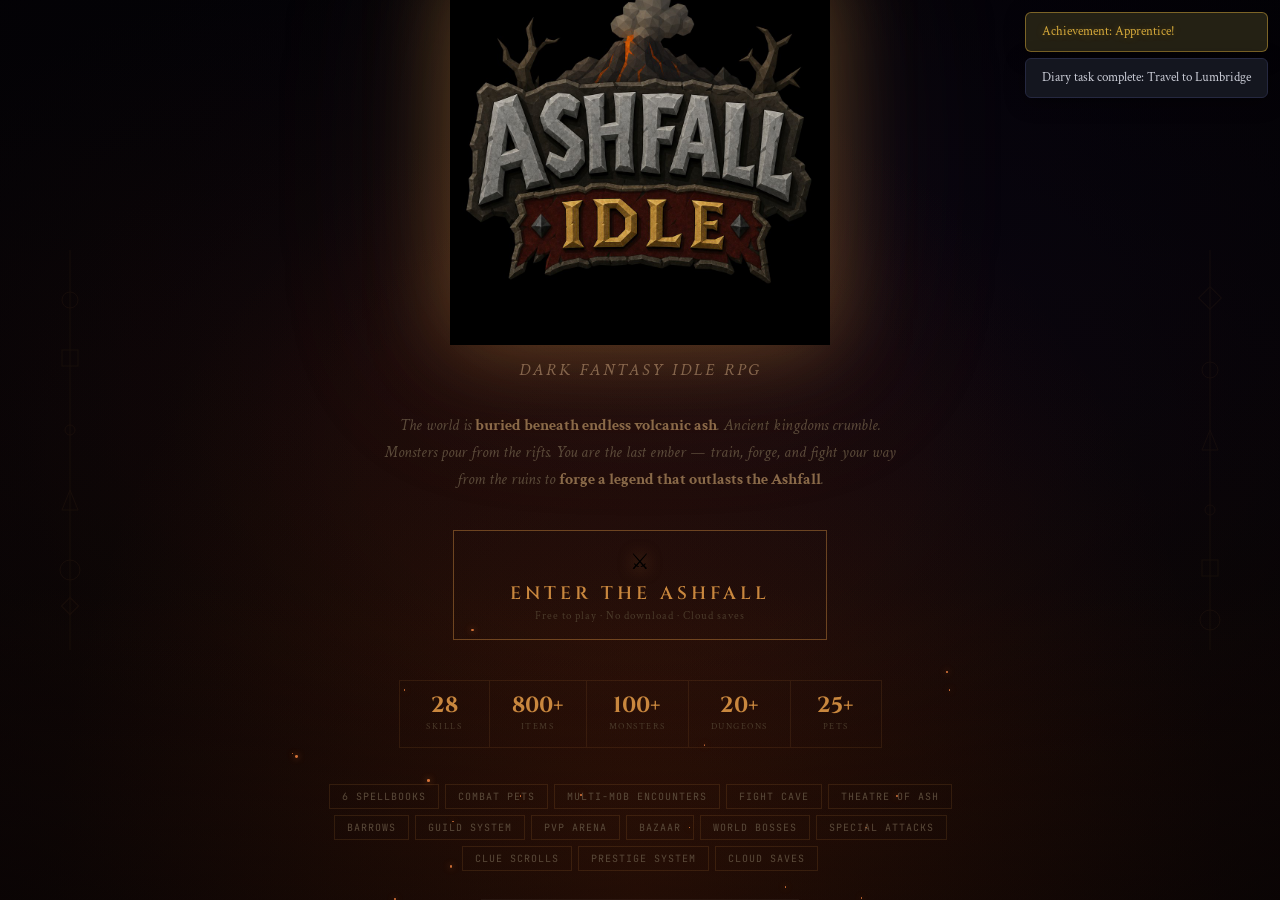
==== commit f34e6679: "fix: ore bags, ability cooldowns, SVG icons for prayers and abilities FIX 1 — Ore bags not working: " ====
--- a/index.html
+++ b/index.html
@@ -448,6 +448,7 @@
 
   <!-- LAYER 4: ART — needs GAME_DATA -->
   <script src="js/art/sprites.js"></script>
+  <script src="js/art/prayer-icons.js"></script>
   <script src="js/art/music.js"></script>
 
   <!-- LAYER 5: UI CORE — defines UI class. Everything below can use UI.prototype -->
--- a/css/style.css
+++ b/css/style.css
@@ -8332,8 +8332,8 @@
 
 /* Monster column */
 .arena-monster { padding:14px; display:flex; flex-direction:column; align-items:flex-end; gap:6px; border-left:1px solid rgba(255,255,255,0.05); position:relative; overflow:hidden; }
-.arena-monster-art { font-size:0; max-width:120px; max-height:120px; overflow:hidden; align-self:center; filter:drop-shadow(0 0 16px rgba(139,0,0,0.4)); }
-.arena-monster-art svg, .arena-monster-art img { max-width:120px; max-height:120px; }
+.arena-monster-art { display:flex; align-items:center; justify-content:center; width:100%; min-height:110px; overflow:visible; filter:drop-shadow(0 0 16px rgba(139,0,0,0.4)); }
+.arena-monster-art svg, .arena-monster-art img { width:110px; height:110px; max-width:none; max-height:none; }
 .arena-mon-placeholder { width:80px; height:80px; display:flex; align-items:center; justify-content:center; opacity:0.3; }
 .arena-mon-name { font-family:'Cinzel',serif; font-size:13px; color:#e0c090; text-align:right; }
 .arena-mon-level { font-size:10px; color:var(--text-dim); text-align:right; letter-spacing:0.5px; }
@@ -8911,3 +8911,273 @@
   white-space: nowrap;
   transform: translateX(-50%);
 }
+
+/* ── LOGIN REWARDS ──────────────────────────────────────────── */
+.lr-header{display:flex;align-items:center;justify-content:space-between;background:var(--bg-mid);border:1px solid var(--border);border-radius:10px;padding:16px 20px;margin-bottom:16px}
+.lr-streak{text-align:center}.lr-streak-num{font-family:'Cinzel',serif;font-size:36px;color:#c9873e}.lr-streak-lbl{font-size:11px;color:var(--text-dim);text-transform:uppercase;letter-spacing:1px}
+.lr-claim-btn{padding:12px 24px;font-family:'Cinzel',serif;letter-spacing:1px;font-size:14px}
+.lr-timer{color:var(--text-dim);font-size:13px;font-family:'JetBrains Mono',monospace}
+.lr-grid{display:grid;grid-template-columns:repeat(auto-fill,minmax(180px,1fr));gap:10px}
+.lr-card{background:var(--bg-mid);border:1px solid var(--border);border-radius:8px;padding:12px;position:relative}
+.lr-current{border-color:#c9873e!important;box-shadow:0 0 12px rgba(201,135,62,0.2)}
+.lr-done{opacity:0.5}.lr-day-label{font-family:'Cinzel',serif;font-size:12px;color:#c9873e;margin-bottom:6px}
+.lr-gold{font-size:13px;color:#d4a83a;margin:2px 0}.lr-item{font-size:12px;color:var(--text);margin:2px 0}
+.lr-xp-bonus{font-size:11px;color:#4abe6c;margin-top:4px}
+.lr-check{position:absolute;top:8px;right:10px;font-size:18px;color:#4abe6c}
+
+/* ── ACHIEVEMENT DIARY ──────────────────────────────────────── */
+.diary-region{margin-bottom:24px}.diary-region-name{font-family:'Cinzel',serif;font-size:16px;color:#c9873e;margin-bottom:12px;padding-bottom:6px;border-bottom:1px solid var(--border)}
+.diary-tiers{display:grid;grid-template-columns:repeat(auto-fill,minmax(220px,1fr));gap:10px}
+.diary-tier{background:var(--bg-mid);border:1px solid var(--border);border-radius:8px;padding:12px}
+.diary-tier-done{border-color:#4abe6c;background:rgba(74,190,108,0.05)}
+.diary-tier-header{display:flex;align-items:center;gap:8px;margin-bottom:8px}
+.diary-tier-name{font-family:'Cinzel',serif;font-size:13px;color:var(--text)}.diary-tier-progress{font-family:'JetBrains Mono',monospace;font-size:11px;color:var(--text-dim);margin-left:auto}
+.diary-complete-badge{font-size:10px;color:#4abe6c;background:rgba(74,190,108,0.15);padding:1px 6px;border-radius:4px}
+.diary-task{display:flex;gap:6px;font-size:12px;color:var(--text-dim);margin:3px 0}
+.diary-task-done{color:var(--text)}.diary-check{flex-shrink:0;color:#4abe6c;width:14px}
+.diary-reward{font-size:11px;color:#c9873e;margin-top:8px;padding-top:6px;border-top:1px solid var(--border)}
+
+/* ── WORLD EVENTS ───────────────────────────────────────────── */
+.we-active-banner{background:rgba(201,135,62,0.1);border:1px solid rgba(201,135,62,0.4);border-radius:10px;padding:20px;margin-bottom:20px;text-align:center}
+.we-active-label{font-size:10px;letter-spacing:2px;color:#c9873e;text-transform:uppercase;margin-bottom:4px}
+.we-active-name{font-family:'Cinzel',serif;font-size:20px;color:#c9873e;margin-bottom:6px}
+.we-active-desc{color:var(--text);font-size:13px;margin-bottom:8px}.we-active-time{font-family:'JetBrains Mono',monospace;font-size:12px;color:#d4a83a}
+.we-none{text-align:center;color:var(--text-dim);padding:40px;font-style:italic}
+.we-grid{display:grid;grid-template-columns:repeat(auto-fill,minmax(220px,1fr));gap:10px}
+.we-card{background:var(--bg-mid);border:1px solid var(--border);border-radius:8px;padding:12px}
+.we-card-active{border-color:#c9873e;background:rgba(201,135,62,0.07)}
+.we-card-header{display:flex;justify-content:space-between;align-items:center;margin-bottom:6px}
+.we-card-name{font-family:'Cinzel',serif;font-size:13px;color:var(--text)}.we-card-rarity{font-size:10px;text-transform:capitalize}
+.we-card-desc{font-size:12px;color:var(--text-dim);margin-bottom:6px}.we-card-dur{font-size:11px;color:var(--text-dim);font-family:'JetBrains Mono',monospace}
+
+/* ── ARENA MINI BUFFS (compact row inside player column) ─────── */
+.arena-buff-row { display:flex; flex-wrap:wrap; gap:3px; margin-top:4px; }
+.arena-mini-buff { display:flex; flex-direction:column; align-items:center; gap:1px; padding:2px 5px; background:rgba(255,255,255,0.05); border:1px solid currentColor; border-radius:4px; font-size:9px; font-family:'JetBrains Mono',monospace; min-width:36px; }
+
+/* ── UNHOLY PRAYER BUTTON ────────────────────────────────────── */
+.pv3-unholy { border-color:rgba(138,42,224,0.3) !important; }
+.pv3-unholy:hover { background:rgba(138,42,224,0.1) !important; border-color:rgba(138,42,224,0.6) !important; }
+.pv3-unholy .pv3-btn-name { color:#b060ff; }
+
+/* ── PRAYER BAR in sidebar live update ──────────────────────── */
+#prayer-fill-bar { transition: width 0.3s ease-out; }
+#pp-live2 { font-family:'JetBrains Mono',monospace; font-size:10px; color:#d4a83a; }
+
+/* ── MONSTER DESCRIPTION in arena center ────────────────────── */
+.arena-mon-desc { font-size:10px; color:var(--text-dim); text-align:center; font-style:italic; max-width:100px; line-height:1.3; margin:2px 0; }
+
+/* ── AREA SELECT improvements ────────────────────────────────── */
+.area-wild-badge { font-size:10px; color:#c44040; background:rgba(196,64,64,0.1); border-radius:3px; padding:1px 5px; display:inline-block; margin:2px 0; }
+.area-slayer-badge { font-size:10px; color:#d4a83a; background:rgba(212,168,58,0.1); border-radius:3px; padding:1px 5px; display:inline-block; margin:2px 0; }
+.area-start-btn { width:100%; margin-top:6px; }
+
+/* ── SPEC BAR ────────────────────────────────────────────────── */
+.spec-bar-v2 { background:var(--bg-mid); border:1px solid var(--border); border-radius:8px; padding:10px 12px; margin-bottom:10px; }
+.spec-bar-label { display:flex; justify-content:space-between; font-size:11px; color:var(--text-dim); margin-bottom:5px; }
+.spec-pct { font-family:'JetBrains Mono',monospace; color:#c9873e; font-weight:600; }
+.spec-bar-track { height:10px; background:var(--bg-deep); border-radius:5px; overflow:hidden; margin-bottom:4px; }
+.spec-bar-fill { height:100%; background:linear-gradient(90deg,#8a3a00,#c9873e); border-radius:5px; transition:width 0.3s; }
+.spec-desc { font-size:11px; color:var(--text-dim); margin:3px 0 6px; }
+.spec-use-btn { width:100%; font-family:'Cinzel',serif; letter-spacing:1px; }
+
+/* ── AREA MONSTER BUTTONS ───────────────────────────────────── */
+.area-monster-list { display:flex; flex-direction:column; gap:4px; margin:8px 0; }
+
+.area-monster-btn {
+  display:flex; align-items:center; gap:8px; width:100%;
+  padding:7px 10px; background:var(--bg-deep);
+  border:1px solid rgba(255,255,255,0.08); border-radius:6px;
+  cursor:pointer; text-align:left; transition:all 0.12s;
+}
+.area-monster-btn:hover {
+  border-color:#c9873e; background:rgba(201,135,62,0.08);
+  transform:translateX(2px);
+}
+.amb-icon { font-size:13px; flex-shrink:0; }
+.amb-name { flex:1; font-size:12px; color:var(--text); }
+.amb-level { font-family:'JetBrains Mono',monospace; font-size:11px; font-weight:600; flex-shrink:0; }
+.amb-slayer { font-size:9px; color:#d4a83a; background:rgba(212,168,58,0.12); border-radius:3px; padding:1px 4px; flex-shrink:0; }
+
+.area-random-btn { width:100%; margin-top:2px; font-size:11px; opacity:0.7; }
+.area-random-btn:hover { opacity:1; }
+
+/* ── AREA TIER GROUPING ─────────────────────────────────────── */
+.area-grid { display:grid; grid-template-columns:repeat(auto-fill,minmax(260px,1fr)); gap:10px; margin-bottom:20px; }
+.area-card-v2 { background:var(--bg-mid); border:1px solid var(--border); border-radius:10px; padding:12px 14px; position:relative; overflow:hidden; }
+.area-card-v2:not(.area-locked):hover { border-color:rgba(201,135,62,0.3); }
+.area-header { display:flex; justify-content:space-between; align-items:center; margin-bottom:6px; }
+.area-name { font-family:'Cinzel',serif; font-size:13px; color:var(--text); }
+.area-req { font-size:10px; color:var(--text-dim); font-family:'JetBrains Mono',monospace; }
+.area-desc { font-size:11px; color:var(--text-dim); line-height:1.4; margin-bottom:6px; }
+
+/* ── AREA CARD MONSTER ART ──────────────────────────────────── */
+.area-card-art {
+  width: 100%;
+  height: 70px;
+  display: flex;
+  align-items: center;
+  justify-content: center;
+  background: rgba(0,0,0,0.3);
+  border-radius: 6px;
+  margin: 6px 0;
+  overflow: hidden;
+}
+.area-card-art svg {
+  width: 64px;
+  height: 64px;
+  filter: drop-shadow(0 0 6px rgba(201,135,62,0.2));
+}
+
+/* ════════════════════════════════════════════════════════════
+   COMBAT FIX PATCH — authoritative overrides for all conflicts
+   ════════════════════════════════════════════════════════════ */
+
+/* ── Monster column: must be relative + visible for splats ── */
+.arena-monster {
+  position: relative !important;
+  overflow: visible !important;
+}
+.arena-player {
+  position: relative !important;
+  overflow: visible !important;
+}
+
+/* ── Splat areas: fill parent column, z-index above art ───── */
+.splat-area {
+  position: absolute !important;
+  inset: 0 !important;
+  pointer-events: none !important;
+  overflow: visible !important;
+  z-index: 100 !important;
+}
+
+/* ── Monster art: fills monster column properly ────────────── */
+.arena-monster-art {
+  display: flex !important;
+  align-items: center !important;
+  justify-content: center !important;
+  width: 100% !important;
+  min-height: 110px !important;
+  overflow: visible !important;
+}
+.arena-monster-art svg {
+  width: clamp(80px, 100%, 130px) !important;
+  height: auto !important;
+  max-width: none !important;
+  max-height: none !important;
+}
+.arena-monster-art img {
+  width: clamp(80px, 100%, 130px) !important;
+  height: auto !important;
+}
+
+/* ── Hit splat numbers ─────────────────────────────────────── */
+.hit-splat {
+  position: absolute !important;
+  font-family: 'Cinzel', serif !important;
+  font-weight: 700 !important;
+  font-size: 18px !important;
+  text-shadow: 0 2px 6px rgba(0,0,0,0.9), 0 0 10px currentColor !important;
+  animation: splatRise 1.1s ease-out forwards !important;
+  pointer-events: none !important;
+  z-index: 200 !important;
+  white-space: nowrap !important;
+  transform: translateX(-50%) !important;
+}
+@keyframes splatRise {
+  0%   { transform: translateX(-50%) translateY(0)    scale(0.7); opacity: 1; }
+  20%  { transform: translateX(-50%) translateY(-20px) scale(1.2); opacity: 1; }
+  70%  { transform: translateX(-50%) translateY(-55px) scale(1.0); opacity: 0.9; }
+  100% { transform: translateX(-50%) translateY(-90px) scale(0.8); opacity: 0; }
+}
+
+/* ── Arena top bar: HP % always visible ────────────────────── */
+.atb-pct {
+  font-family: 'JetBrains Mono', monospace;
+  font-size: 13px;
+  font-weight: 700;
+  min-width: 40px;
+  text-align: right;
+  flex-shrink: 0;
+}
+
+/* ── Prayer bar text: wide enough for "99/140" ─────────────── */
+.arena-bar-text {
+  font-family: 'JetBrains Mono', monospace;
+  font-size: 10px;
+  min-width: 56px;
+  text-align: right;
+  white-space: nowrap;
+  flex-shrink: 0;
+}
+.arena-bar-text-wide {
+  min-width: 62px;
+  font-size: 10px;
+}
+
+/* ── Pet action flash: inside monster column, not arena top ── */
+.pet-action-flash {
+  position: absolute !important;
+  top: 4px !important;
+  left: 50% !important;
+  transform: translateX(-50%) !important;
+  background: rgba(10,11,15,0.92);
+  border: 1px solid rgba(201,135,62,0.3);
+  border-radius: 4px;
+  padding: 3px 8px;
+  font-size: 11px;
+  pointer-events: none;
+  z-index: 150 !important;
+  white-space: nowrap;
+  animation: petFlashIn 0.2s ease-out, petFlashOut 0.4s ease-in 1.6s forwards;
+}
+
+/* ── Attack animations: PLAYER attacks land on MONSTER side ── */
+.atk-player {
+  position: absolute !important;
+  top: 15% !important;
+  right: 2% !important;
+  left: auto !important;
+  width: 80px !important;
+  height: 80px !important;
+  z-index: 120 !important;
+  pointer-events: none !important;
+}
+/* MONSTER attacks land on PLAYER side */
+.atk-monster {
+  position: absolute !important;
+  top: 15% !important;
+  left: 2% !important;
+  right: auto !important;
+  width: 80px !important;
+  height: 80px !important;
+  z-index: 120 !important;
+  pointer-events: none !important;
+}
+
+/* ── PRAYER SVG ICONS ───────────────────────────────────────── */
+.pv3-svg-icon { width:28px; height:28px; display:flex; align-items:center; justify-content:center; }
+.pv3-svg-icon svg { width:28px; height:28px; }
+.pv3-btn-icon { display:flex; align-items:center; justify-content:center; width:32px; height:32px; flex-shrink:0; }
+.pv3-btn { display:flex; flex-direction:column; align-items:center; gap:3px; padding:8px 6px; }
+
+/* ── ABILITY SVG ICONS ──────────────────────────────────────── */
+.ab3-svg-icon { width:32px; height:32px; display:flex; align-items:center; justify-content:center; }
+.ab3-svg-icon svg { width:32px; height:32px; }
+.ab3-icon { display:flex; align-items:center; justify-content:center; height:36px; }
+
+/* ── COOLDOWN SWEEP — the fill-down overlay ─────────────────── */
+.ab3-cd-sweep {
+  position: absolute; inset: 0;
+  background: rgba(0,0,0,0.6);
+  clip-path: inset(0 0 calc(100% - var(--sweep, 0%)) 0);
+  pointer-events: none;
+  border-radius: 8px;
+  transition: clip-path 0.05s linear;
+}
+.ab3-btn { position: relative; overflow: hidden; }
+
+/* ── COOLDOWN STATUS TEXT ───────────────────────────────────── */
+.ab3-ready  { color: #4abe6c; font-size: 10px; font-weight: 600; }
+.ab3-cooling { color: #c9873e; font-size: 11px; font-weight: 700; font-family: 'JetBrains Mono', monospace; }
+.ab3-nomana  { color: #4a7ec4; font-size: 10px; }
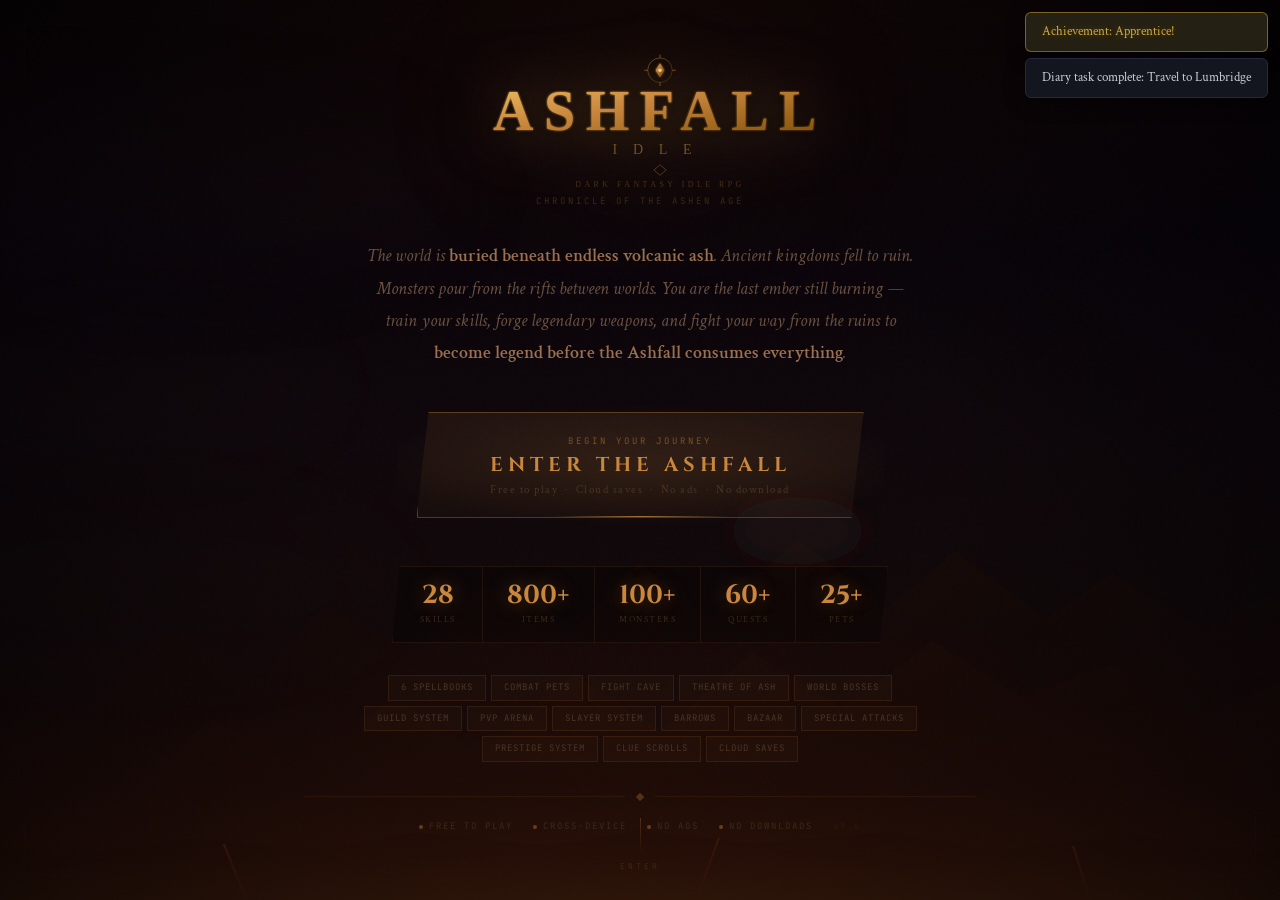
==== commit 92d73716: "feat: cinematic landing page v2 — SVG logo (no background), mountain silhouette, lava glow, cinder p" ====
--- a/index.html
+++ b/index.html
@@ -15,7 +15,8 @@
   <meta name="twitter:description" content="Train 28+ skills, slay 100+ monsters, forge legendary gear. Free to play dark fantasy idle RPG.">
   <meta name="twitter:image" content="logo.png">
   <link rel="icon" type="image/x-icon" href="logo.ico">
-  <link rel="icon" id="dynamic-favicon" href="data:image/svg+xml,<svg xmlns='http://www.w3.org/2000/svg' viewBox='0 0 100 100'><text y='.9em' font-size='90'>⚔</text></svg>">
+  <link rel="icon" type="image/svg+xml" href="assets/logo.svg">
+  <link rel="icon" type="image/x-icon" href="logo.ico">
   <link rel="preconnect" href="https://fonts.googleapis.com">
   <link rel="stylesheet" href="css/style.css">
   <script src="https://www.gstatic.com/firebasejs/10.14.0/firebase-app-compat.js"></script>
@@ -23,245 +24,431 @@
   <script src="https://www.gstatic.com/firebasejs/10.14.0/firebase-database-compat.js"></script>
   <script src="https://www.gstatic.com/firebasejs/10.14.0/firebase-firestore-compat.js"></script>
   <style>
+    *, *::before, *::after { box-sizing: border-box; margin: 0; padding: 0; }
+
     /* ═══════════════════════════════════════════════════════════
-       ASHFALL IDLE — LANDING PAGE
-       Dark, cinematic, built like a real game's title screen.
-    ══════════════════════════════════════════════════════════ */
-    *, *::before, *::after { box-sizing: border-box; margin: 0; padding: 0; }
+       ASHFALL IDLE — LANDING PAGE  v2.0
+       Cinematic. Oppressive. Beautiful. Built like a title screen.
+    ═══════════════════════════════════════════════════════════ */
+
+    @import url('https://fonts.googleapis.com/css2?family=Cinzel:wght@400;600;700;900&family=Crimson+Text:ital,wght@0,400;0,600;1,400;1,600&family=JetBrains+Mono:wght@400;500&display=swap');
+
+    :root {
+      --amber: #c9873e;
+      --amber-bright: #f0c060;
+      --amber-dim: #7a4a00;
+      --blood: #8a1a1a;
+      --bg-deep: #030205;
+      --bg-mid: #07050a;
+    }
+
+    body { background: var(--bg-deep); overflow-x: hidden; }
 
     .af-landing {
       position: fixed; inset: 0; z-index: 9999;
-      background: #050408;
+      background: var(--bg-deep);
       display: flex; align-items: center; justify-content: center;
       overflow: hidden;
-      transition: opacity 0.8s ease;
-    }
-
-    /* ── BACKGROUND LAYERS ── */
-    .af-bg {
+      transition: opacity 1s ease;
+    }
+
+    /* ═══════════════════════════════
+       BACKGROUND — layered atmosphere
+    ═══════════════════════════════ */
+
+    /* Deep void sky */
+    .af-sky {
       position: absolute; inset: 0;
-      background: radial-gradient(ellipse at 50% 100%, rgba(180,60,10,0.18) 0%, transparent 65%),
-                  radial-gradient(ellipse at 30% 40%, rgba(100,30,10,0.10) 0%, transparent 50%),
-                  radial-gradient(ellipse at 70% 20%, rgba(10,5,30,0.40) 0%, transparent 60%),
-                  linear-gradient(180deg, #050408 0%, #0c0608 40%, #100806 70%, #060304 100%);
-    }
-    .af-horizon {
-      position: absolute; bottom: 0; left: 0; right: 0; height: 35%;
-      background: linear-gradient(180deg, transparent 0%, rgba(160,50,10,0.06) 40%, rgba(200,80,15,0.12) 100%);
-    }
+      background:
+        radial-gradient(ellipse 120% 60% at 50% -10%, rgba(30,10,5,0.95) 0%, transparent 70%),
+        radial-gradient(ellipse 80% 40% at 20% 100%, rgba(120,40,10,0.12) 0%, transparent 60%),
+        radial-gradient(ellipse 80% 40% at 80% 100%, rgba(100,30,8,0.10) 0%, transparent 60%),
+        linear-gradient(180deg, #030106 0%, #080309 25%, #0e060a 50%, #120808 75%, #0a0404 100%);
+    }
+
+    /* Distant volcanic mountain silhouette */
+    .af-mountains {
+      position: absolute; bottom: 0; left: 0; right: 0;
+      height: 50%;
+    }
+    .af-mountains svg {
+      width: 100%; height: 100%;
+      position: absolute; bottom: 0;
+    }
+
+    /* Lava horizon glow — pulsing */
+    .af-lava-glow {
+      position: absolute; bottom: 0; left: 0; right: 0;
+      height: 280px;
+      background: linear-gradient(180deg,
+        transparent 0%,
+        rgba(180,50,10,0.04) 30%,
+        rgba(220,80,15,0.10) 60%,
+        rgba(255,100,20,0.18) 85%,
+        rgba(255,120,30,0.25) 100%
+      );
+      animation: lavaBreath 6s ease-in-out infinite;
+    }
+    @keyframes lavaBreath {
+      0%,100% { opacity: 0.7; transform: scaleY(1); }
+      50%      { opacity: 1.0; transform: scaleY(1.08); }
+    }
+
+    /* Ash cloud layers */
+    .af-ash-clouds {
+      position: absolute; inset: 0; overflow: hidden;
+    }
+    .af-cloud {
+      position: absolute;
+      border-radius: 50%;
+      background: rgba(80,60,50,0.06);
+      filter: blur(40px);
+      animation: cloudDrift linear infinite;
+    }
+    @keyframes cloudDrift {
+      0%   { transform: translateX(-120%) translateY(0); }
+      100% { transform: translateX(120vw) translateY(var(--cy,0px)); }
+    }
+
+    /* Scanline / grain texture overlay */
+    .af-grain {
+      position: absolute; inset: 0;
+      background-image: url("data:image/svg+xml,%3Csvg viewBox='0 0 256 256' xmlns='http://www.w3.org/2000/svg'%3E%3Cfilter id='noise'%3E%3CfeTurbulence type='fractalNoise' baseFrequency='0.9' numOctaves='4' stitchTiles='stitch'/%3E%3C/filter%3E%3Crect width='100%25' height='100%25' filter='url(%23noise)' opacity='0.03'/%3E%3C/svg%3E");
+      opacity: 0.4;
+      pointer-events: none;
+    }
+
+    /* Vignette — heavy edges */
     .af-vignette {
       position: absolute; inset: 0;
-      background: radial-gradient(ellipse at 50% 50%, transparent 30%, rgba(2,1,4,0.7) 100%);
-    }
-
-    /* ── ASH PARTICLES ── */
+      background: radial-gradient(ellipse 80% 80% at 50% 50%,
+        transparent 30%,
+        rgba(2,1,4,0.5) 70%,
+        rgba(1,0,2,0.85) 100%
+      );
+    }
+
+    /* ═══════════════════════════════
+       PARTICLES
+    ═══════════════════════════════ */
     .af-particles { position: absolute; inset: 0; pointer-events: none; overflow: hidden; }
+
+    /* Ash flakes — slow upward drift */
     .af-ash {
       position: absolute;
-      background: rgba(200,190,180,0.25);
+      background: rgba(220,210,200,0.20);
       border-radius: 50%;
       animation: ashDrift linear infinite;
     }
     @keyframes ashDrift {
       0%   { transform: translateY(110vh) translateX(0) rotate(0deg); opacity: 0; }
       5%   { opacity: 1; }
-      95%  { opacity: 0.4; }
-      100% { transform: translateY(-10vh) translateX(var(--drift)) rotate(360deg); opacity: 0; }
-    }
-    /* Ember sparks */
+      95%  { opacity: 0.3; }
+      100% { transform: translateY(-10vh) translateX(var(--drift)) rotate(var(--rot,360deg)); opacity: 0; }
+    }
+
+    /* Ember sparks — fast, orange */
     .af-ember {
       position: absolute;
-      width: 2px; height: 2px;
-      background: #d67338;
       border-radius: 50%;
-      box-shadow: 0 0 6px rgba(214,115,56,0.8);
-      animation: emberFloat linear infinite;
-    }
-    @keyframes emberFloat {
-      0%   { transform: translateY(0) translateX(0); opacity: 0; }
-      10%  { opacity: 1; }
-      85%  { opacity: 0.6; }
-      100% { transform: translateY(calc(-60vh - 100px)) translateX(var(--edrift)); opacity: 0; }
-    }
-
-    /* ── MAIN CONTENT ── */
+      animation: emberRise linear infinite;
+    }
+    @keyframes emberRise {
+      0%   { transform: translateY(0) translateX(0) scale(1); opacity: 0; }
+      8%   { opacity: 1; }
+      80%  { opacity: 0.8; }
+      100% { transform: translateY(-70vh) translateX(var(--edrift)) scale(0.3); opacity: 0; }
+    }
+
+    /* Cinder — large slow glowing pieces */
+    .af-cinder {
+      position: absolute;
+      border-radius: 2px;
+      background: rgba(220,100,30,0.7);
+      box-shadow: 0 0 8px rgba(255,120,40,0.6), 0 0 20px rgba(200,60,10,0.3);
+      animation: cinderFloat linear infinite;
+    }
+    @keyframes cinderFloat {
+      0%   { transform: translateY(0) rotate(0deg); opacity: 0; }
+      10%  { opacity: 0.8; }
+      90%  { opacity: 0.4; }
+      100% { transform: translateY(-60vh) rotate(var(--crot,180deg)); opacity: 0; }
+    }
+
+    /* ═══════════════════════════════
+       CONTENT
+    ═══════════════════════════════ */
     .af-content {
       position: relative; z-index: 10;
       display: flex; flex-direction: column; align-items: center;
-      text-align: center; max-width: 680px; padding: 40px 24px;
-      animation: contentRise 1.4s cubic-bezier(0.16,1,0.3,1) both;
-    }
-    @keyframes contentRise {
-      from { opacity: 0; transform: translateY(30px); }
-      to   { opacity: 1; transform: translateY(0); }
+      text-align: center;
+      max-width: 720px; width: 100%;
+      padding: 32px 24px 48px;
     }
 
     /* ── LOGO ── */
     .af-logo-wrap {
-      margin-bottom: 6px;
-      filter: drop-shadow(0 0 40px rgba(201,135,62,0.4)) drop-shadow(0 0 80px rgba(201,135,62,0.15));
-      animation: logoPulse 4s ease-in-out infinite;
+      margin-bottom: 4px;
+      position: relative;
+      animation: logoReveal 2s cubic-bezier(0.16,1,0.3,1) both;
+      animation-delay: 0.3s;
+    }
+    @keyframes logoReveal {
+      from { opacity: 0; transform: translateY(-20px) scale(0.96); filter: blur(4px); }
+      to   { opacity: 1; transform: translateY(0) scale(1); filter: blur(0); }
+    }
+    .af-logo-svg {
+      width: 420px; max-width: 88vw; height: auto;
+      display: block;
+      filter:
+        drop-shadow(0 0 30px rgba(201,135,62,0.5))
+        drop-shadow(0 0 80px rgba(201,135,62,0.2))
+        drop-shadow(0 2px 4px rgba(0,0,0,0.8));
+      animation: logoPulse 5s ease-in-out infinite;
+      animation-delay: 2.3s;
     }
     @keyframes logoPulse {
-      0%,100% { filter: drop-shadow(0 0 30px rgba(201,135,62,0.35)) drop-shadow(0 0 60px rgba(201,135,62,0.1)); }
-      50%     { filter: drop-shadow(0 0 50px rgba(201,135,62,0.55)) drop-shadow(0 0 100px rgba(201,135,62,0.2)); }
-    }
-    .af-logo { width: 380px; max-width: 90vw; height: auto; }
-
-    /* ── WORDMARK (if no logo image) ── */
-    .af-wordmark {
-      font-family: 'Cinzel', 'Georgia', serif;
-      font-size: clamp(36px, 8vw, 72px);
-      font-weight: 700;
-      letter-spacing: 8px;
-      color: #c9873e;
-      text-transform: uppercase;
-      line-height: 1;
-      margin-bottom: 4px;
-    }
-    .af-wordmark span { color: #d4a83a; }
-
-    /* ── TAGLINE ── */
-    .af-tagline {
-      font-family: 'Crimson Text', 'Georgia', serif;
-      font-size: clamp(13px, 2.5vw, 17px);
-      color: #7a6050;
-      letter-spacing: 3px;
-      font-style: italic;
-      margin-bottom: 28px;
-      text-transform: uppercase;
-    }
-
-    /* ── LORE LINE ── */
+      0%,100% { filter: drop-shadow(0 0 25px rgba(201,135,62,0.4)) drop-shadow(0 0 60px rgba(201,135,62,0.15)) drop-shadow(0 2px 4px rgba(0,0,0,0.8)); }
+      50%     { filter: drop-shadow(0 0 45px rgba(201,135,62,0.65)) drop-shadow(0 0 100px rgba(201,135,62,0.25)) drop-shadow(0 2px 4px rgba(0,0,0,0.8)); }
+    }
+
+    /* ── SCROLL indicator / version ── */
+    .af-ver {
+      font-family: 'JetBrains Mono', monospace;
+      font-size: 9px; letter-spacing: 3px; color: #3a2a15;
+      text-transform: uppercase; margin-bottom: 32px;
+      animation: fadeUp 1.8s ease both; animation-delay: 0.9s;
+    }
+
+    /* ── LORE ── */
     .af-lore {
       font-family: 'Crimson Text', 'Georgia', serif;
-      font-size: clamp(14px, 2.2vw, 16px);
-      color: #5a4a3a;
-      line-height: 1.7;
-      max-width: 520px;
-      margin-bottom: 36px;
+      font-size: clamp(15px, 2.5vw, 18px);
+      color: #6a5040;
+      line-height: 1.8;
+      max-width: 560px;
+      margin-bottom: 42px;
       font-style: italic;
-    }
-    .af-lore strong { color: #8a6a4a; font-style: normal; }
+      animation: fadeUp 1.8s ease both; animation-delay: 1.1s;
+    }
+    .af-lore strong { color: #9a7050; font-style: normal; font-weight: 600; }
+
+    @keyframes fadeUp {
+      from { opacity: 0; transform: translateY(16px); }
+      to   { opacity: 1; transform: translateY(0); }
+    }
 
     /* ── ENTER BUTTON ── */
+    .af-enter-wrap {
+      margin-bottom: 48px;
+      animation: fadeUp 1.8s ease both; animation-delay: 1.3s;
+      position: relative;
+    }
+
+    /* Glow ring behind button */
+    .af-enter-wrap::before {
+      content: '';
+      position: absolute;
+      inset: -20px;
+      background: radial-gradient(ellipse 80% 60% at 50% 50%, rgba(201,135,62,0.12) 0%, transparent 70%);
+      pointer-events: none;
+      animation: ringPulse 4s ease-in-out infinite;
+      animation-delay: 2s;
+    }
+    @keyframes ringPulse {
+      0%,100% { opacity: 0.6; transform: scale(1); }
+      50%      { opacity: 1; transform: scale(1.1); }
+    }
+
     .af-enter {
-      position: relative; display: flex; flex-direction: column; align-items: center;
-      padding: 18px 56px 16px;
-      background: transparent;
-      border: 1px solid rgba(201,135,62,0.45);
+      position: relative;
+      display: inline-flex; flex-direction: column; align-items: center;
+      padding: 22px 72px 20px;
+      background: linear-gradient(180deg, rgba(201,135,62,0.10) 0%, rgba(201,135,62,0.04) 100%);
+      border: 1px solid rgba(201,135,62,0.40);
       cursor: pointer; outline: none;
-      transition: all 0.3s ease;
+      transition: all 0.35s ease;
       overflow: hidden;
-      margin-bottom: 40px;
-    }
+      clip-path: polygon(12px 0%, 100% 0%, calc(100% - 12px) 100%, 0% 100%);
+    }
+    /* Shimmer sweep on hover */
     .af-enter::before {
       content: '';
-      position: absolute; inset: 0;
-      background: linear-gradient(180deg, rgba(201,135,62,0.12) 0%, rgba(201,135,62,0.04) 100%);
-      opacity: 0; transition: opacity 0.3s;
-    }
+      position: absolute; top: 0; left: -100%; width: 60%; height: 100%;
+      background: linear-gradient(90deg, transparent, rgba(255,200,100,0.08), transparent);
+      transition: left 0.5s ease;
+    }
+    /* Bottom accent line */
     .af-enter::after {
       content: '';
       position: absolute; bottom: 0; left: 0; right: 0; height: 1px;
-      background: linear-gradient(90deg, transparent, rgba(201,135,62,0.6), transparent);
-      transform: scaleX(0); transition: transform 0.4s ease;
-    }
-    .af-enter:hover { border-color: rgba(212,168,58,0.7); transform: translateY(-2px); }
-    .af-enter:hover::before { opacity: 1; }
+      background: linear-gradient(90deg, transparent 0%, rgba(201,135,62,0.8) 50%, transparent 100%);
+      transform: scaleX(0.4); transition: transform 0.4s ease;
+    }
+    .af-enter:hover { border-color: rgba(240,192,96,0.65); transform: translateY(-3px); box-shadow: 0 12px 40px rgba(0,0,0,0.4), 0 0 30px rgba(201,135,62,0.1); }
+    .af-enter:hover::before { left: 160%; }
     .af-enter:hover::after  { transform: scaleX(1); }
-    .af-enter:hover .af-enter-icon { animation: swordPulse 0.4s ease; }
-    @keyframes swordPulse { 0%,100%{transform:scale(1)} 50%{transform:scale(1.15)} }
-    .af-enter-icon {
-      font-size: 22px; margin-bottom: 6px;
-      filter: drop-shadow(0 0 8px rgba(201,135,62,0.6));
+    .af-enter:active { transform: translateY(-1px); }
+
+    .af-enter-eyebrow {
+      font-family: 'JetBrains Mono', monospace;
+      font-size: 9px; letter-spacing: 3px;
+      color: rgba(201,135,62,0.5); text-transform: uppercase;
+      margin-bottom: 4px;
     }
     .af-enter-text {
       font-family: 'Cinzel', 'Georgia', serif;
-      font-size: clamp(14px, 3vw, 18px);
-      font-weight: 600; letter-spacing: 4px;
+      font-size: clamp(15px, 3vw, 20px);
+      font-weight: 700; letter-spacing: 5px;
       color: #c9873e; text-transform: uppercase;
       position: relative; z-index: 1;
     }
     .af-enter-sub {
       font-family: 'Crimson Text', 'Georgia', serif;
-      font-size: 11px; letter-spacing: 1px;
-      color: #4a3a2a; margin-top: 3px;
+      font-size: 11px; letter-spacing: 1.5px;
+      color: #4a3520; margin-top: 5px;
       position: relative; z-index: 1;
     }
 
     /* ── STATS ROW ── */
     .af-stats {
-      display: flex; gap: 0; margin-bottom: 36px;
-      border: 1px solid rgba(201,135,62,0.12);
-      overflow: hidden;
+      display: flex; gap: 0; margin-bottom: 32px;
+      border: 1px solid rgba(201,135,62,0.10);
+      background: rgba(0,0,0,0.3);
+      animation: fadeUp 1.8s ease both; animation-delay: 1.5s;
+      clip-path: polygon(8px 0%, 100% 0%, calc(100% - 8px) 100%, 0% 100%);
     }
     .af-stat {
-      padding: 14px 22px;
-      border-right: 1px solid rgba(201,135,62,0.12);
-      min-width: 90px;
+      padding: 16px 24px;
+      border-right: 1px solid rgba(201,135,62,0.10);
+      min-width: 90px; position: relative;
+      transition: background 0.3s;
     }
     .af-stat:last-child { border-right: none; }
+    .af-stat:hover { background: rgba(201,135,62,0.05); }
+    .af-stat::before {
+      content: ''; position: absolute; bottom: 0; left: 50%; transform: translateX(-50%);
+      width: 0; height: 1px; background: rgba(201,135,62,0.6);
+      transition: width 0.3s ease;
+    }
+    .af-stat:hover::before { width: 60%; }
     .af-stat-n {
-      font-family: 'Cinzel', serif; font-size: 22px; font-weight: 700;
+      font-family: 'Cinzel', serif; font-size: 26px; font-weight: 700;
       color: #c9873e; line-height: 1; display: block;
+      text-shadow: 0 0 20px rgba(201,135,62,0.4);
     }
     .af-stat-l {
-      font-size: 9px; letter-spacing: 1.5px; color: #4a3a2a;
-      text-transform: uppercase; display: block; margin-top: 3px;
+      font-size: 9px; letter-spacing: 1.5px; color: #3a2a18;
+      text-transform: uppercase; display: block; margin-top: 4px;
     }
 
     /* ── FEATURE PILLS ── */
     .af-pills {
-      display: flex; flex-wrap: wrap; gap: 6px;
-      justify-content: center; margin-bottom: 28px;
+      display: flex; flex-wrap: wrap; gap: 5px;
+      justify-content: center; margin-bottom: 32px; max-width: 600px;
+      animation: fadeUp 1.8s ease both; animation-delay: 1.7s;
     }
     .af-pill {
       font-family: 'JetBrains Mono', monospace;
-      font-size: 10px; letter-spacing: 1px;
-      color: #5a4a3a; border: 1px solid rgba(201,135,62,0.15);
-      padding: 4px 12px; text-transform: uppercase;
-    }
-
-    /* ── BOTTOM STRIP ── */
+      font-size: 9px; letter-spacing: 1px;
+      color: #4a3525; border: 1px solid rgba(201,135,62,0.12);
+      padding: 5px 12px; text-transform: uppercase;
+      transition: all 0.2s; cursor: default;
+      background: rgba(201,135,62,0.03);
+    }
+    .af-pill:hover { color: #8a6040; border-color: rgba(201,135,62,0.3); background: rgba(201,135,62,0.07); }
+
+    /* ── DIVIDER ── */
+    .af-divider {
+      width: 100%; display: flex; align-items: center; gap: 12px;
+      margin-bottom: 20px;
+      animation: fadeUp 1.8s ease both; animation-delay: 1.9s;
+    }
+    .af-divider-line { flex: 1; height: 1px; background: rgba(201,135,62,0.08); }
+    .af-divider-diamond {
+      width: 6px; height: 6px;
+      background: rgba(201,135,62,0.3);
+      transform: rotate(45deg);
+      flex-shrink: 0;
+    }
+
+    /* ── BOTTOM ── */
     .af-bottom {
-      display: flex; gap: 24px; align-items: center;
-      border-top: 1px solid rgba(255,255,255,0.04);
-      padding-top: 20px;
+      display: flex; gap: 20px; align-items: center; justify-content: center; flex-wrap: wrap;
+      animation: fadeUp 1.8s ease both; animation-delay: 2.1s;
     }
     .af-badge {
       font-family: 'JetBrains Mono', monospace;
-      font-size: 9px; letter-spacing: 1px;
-      color: #3a2a1a; text-transform: uppercase;
-      display: flex; align-items: center; gap: 5px;
-    }
-    .af-badge::before { content: '—'; color: #c9873e; margin-right: 2px; font-size: 10px; }
+      font-size: 9px; letter-spacing: 2px;
+      color: #3a2a18; text-transform: uppercase;
+      display: flex; align-items: center; gap: 6px;
+    }
+    .af-badge-dot {
+      width: 4px; height: 4px; border-radius: 50%;
+      background: rgba(201,135,62,0.4);
+      animation: badgePulse 3s ease-in-out infinite;
+    }
+    @keyframes badgePulse {
+      0%,100% { opacity: 0.4; }
+      50%      { opacity: 1; }
+    }
     .af-version {
       font-family: 'JetBrains Mono', monospace;
-      font-size: 9px; color: #2a1a0a; letter-spacing: 1px;
-      margin-left: auto;
-    }
-
-    /* ── SIDE RUNES (decorative) ── */
-    .af-rune-left, .af-rune-right {
-      position: absolute; top: 50%; transform: translateY(-50%);
-      width: 60px; opacity: 0.06;
-      animation: runeFloat 8s ease-in-out infinite;
-    }
-    .af-rune-left  { left: 40px; }
-    .af-rune-right { right: 40px; animation-delay: -4s; }
-    @keyframes runeFloat {
-      0%,100% { opacity: 0.06; transform: translateY(-50%) translateY(0); }
-      50%     { opacity: 0.10; transform: translateY(-50%) translateY(-12px); }
-    }
-
-    /* ── RESPONSIVE ── */
+      font-size: 9px; color: #2a1a0a; letter-spacing: 2px;
+    }
+
+    /* ── SCROLL HINT ── */
+    .af-scroll-hint {
+      position: absolute; bottom: 28px; left: 50%; transform: translateX(-50%);
+      display: flex; flex-direction: column; align-items: center; gap: 6px;
+      animation: hintFade 2s ease both; animation-delay: 3s;
+      opacity: 0;
+    }
+    @keyframes hintFade {
+      0%   { opacity: 0; transform: translateX(-50%) translateY(10px); }
+      100% { opacity: 0.35; transform: translateX(-50%) translateY(0); }
+    }
+    .af-scroll-line {
+      width: 1px; height: 36px;
+      background: linear-gradient(180deg, rgba(201,135,62,0.8) 0%, transparent 100%);
+      animation: scrollPulse 2s ease-in-out infinite;
+    }
+    @keyframes scrollPulse {
+      0%,100% { transform: scaleY(1) translateY(0); opacity: 0.5; }
+      50%      { transform: scaleY(0.6) translateY(8px); opacity: 1; }
+    }
+    .af-scroll-text {
+      font-family: 'JetBrains Mono', monospace;
+      font-size: 8px; letter-spacing: 3px; color: rgba(201,135,62,0.5);
+      text-transform: uppercase;
+    }
+
+    /* ── CORNER RUNES (decorative) ── */
+    .af-corner {
+      position: absolute; opacity: 0.08;
+      animation: cornerFade 10s ease-in-out infinite;
+    }
+    .af-corner-tl { top: 24px; left: 24px; }
+    .af-corner-tr { top: 24px; right: 24px; transform: scaleX(-1); }
+    .af-corner-bl { bottom: 24px; left: 24px; transform: scaleY(-1); }
+    .af-corner-br { bottom: 24px; right: 24px; transform: scale(-1); }
+    @keyframes cornerFade {
+      0%,100% { opacity: 0.06; }
+      50%      { opacity: 0.12; }
+    }
+
+    /* Responsive */
     @media (max-width: 600px) {
-      .af-stat { padding: 10px 14px; min-width: 70px; }
-      .af-stat-n { font-size: 18px; }
-      .af-rune-left, .af-rune-right { display: none; }
-      .af-bottom { flex-wrap: wrap; gap: 12px; }
-    }
+      .af-stat { padding: 12px 16px; min-width: 70px; }
+      .af-stat-n { font-size: 20px; }
+      .af-enter { padding: 18px 48px 16px; clip-path: none; }
+      .af-corner { display: none; }
+      .af-lore { font-size: 14px; }
+      .af-scroll-hint { display: none; }
+    }
+
+    /* ── LOGO in game sidebar ── */
+    .af-logo-wrap, .af-logo { width: 380px; max-width: 90vw; height: auto; }
   </style>
 </head>
 <body>
@@ -270,91 +457,160 @@
        ASHFALL IDLE — LANDING SCREEN
   ═══════════════════════════════════════════════════════════ -->
   <div id="af-landing" class="af-landing">
-    <div class="af-bg"></div>
-    <div class="af-horizon"></div>
+
+    <!-- Background layers -->
+    <div class="af-sky"></div>
+
+    <!-- Mountain silhouette -->
+    <div class="af-mountains">
+      <svg viewBox="0 0 1400 400" preserveAspectRatio="xMidYMax slice" xmlns="http://www.w3.org/2000/svg">
+        <defs>
+          <linearGradient id="mountGrad" x1="0" y1="0" x2="0" y2="1">
+            <stop offset="0%" stop-color="#1a0a06" stop-opacity="0.95"/>
+            <stop offset="100%" stop-color="#0a0305" stop-opacity="1"/>
+          </linearGradient>
+          <linearGradient id="lavaCrack" x1="0" y1="0" x2="0" y2="1">
+            <stop offset="0%" stop-color="#ff6020" stop-opacity="0.6"/>
+            <stop offset="100%" stop-color="#c03000" stop-opacity="0.1"/>
+          </linearGradient>
+        </defs>
+        <!-- Far mountains -->
+        <polygon points="0,400 0,280 120,200 200,240 280,160 360,200 420,140 500,180 560,120 640,160 700,100 760,150 840,80 920,140 980,90 1060,150 1120,110 1200,160 1260,130 1320,170 1400,140 1400,400" fill="url(#mountGrad)" opacity="0.6"/>
+        <!-- Mid mountains -->
+        <polygon points="0,400 0,340 80,290 180,260 240,300 320,240 400,280 480,220 560,270 640,200 720,250 800,180 880,230 960,170 1040,220 1120,190 1200,240 1280,200 1360,250 1400,220 1400,400" fill="url(#mountGrad)" opacity="0.8"/>
+        <!-- Foreground rubble -->
+        <polygon points="0,400 0,370 100,350 200,360 300,345 420,355 500,340 620,352 700,338 800,350 920,340 1020,355 1140,342 1240,358 1340,348 1400,355 1400,400" fill="#0a0304"/>
+        <!-- Lava cracks in foreground -->
+        <line x1="350" y1="400" x2="330" y2="350" stroke="url(#lavaCrack)" stroke-width="2" opacity="0.4"/>
+        <line x1="750" y1="400" x2="770" y2="345" stroke="url(#lavaCrack)" stroke-width="1.5" opacity="0.3"/>
+        <line x1="1100" y1="400" x2="1085" y2="352" stroke="url(#lavaCrack)" stroke-width="2" opacity="0.35"/>
+        <!-- Volcanic ash plume from tallest peak -->
+        <ellipse cx="840" cy="72" rx="60" ry="30" fill="rgba(40,25,20,0.35)" filter="url(#ashBlur)"/>
+        <defs><filter id="ashBlur"><feGaussianBlur stdDeviation="15"/></filter></defs>
+      </svg>
+    </div>
+
+    <!-- Lava horizon glow -->
+    <div class="af-lava-glow"></div>
+
+    <!-- Ash cloud layers -->
+    <div class="af-ash-clouds">
+      <div class="af-cloud" style="width:600px;height:200px;left:-10%;top:10%;animation-duration:90s;animation-delay:-20s;--cy:-20px"></div>
+      <div class="af-cloud" style="width:400px;height:150px;left:-5%;top:35%;animation-duration:70s;animation-delay:-40s;--cy:30px;opacity:0.7"></div>
+      <div class="af-cloud" style="width:500px;height:180px;left:-8%;top:55%;animation-duration:110s;animation-delay:0s;--cy:-10px;opacity:0.5"></div>
+    </div>
+
+    <!-- Film grain -->
+    <div class="af-grain"></div>
+
+    <!-- Particles -->
+    <div class="af-particles" id="af-particles"></div>
+
+    <!-- Corner decorations -->
+    <svg class="af-corner af-corner-tl" width="80" height="80" viewBox="0 0 80 80" fill="none">
+      <line x1="0" y1="0" x2="60" y2="0" stroke="#c9873e" stroke-width="1"/>
+      <line x1="0" y1="0" x2="0" y2="60" stroke="#c9873e" stroke-width="1"/>
+      <rect x="10" y="10" width="8" height="8" stroke="#c9873e" stroke-width="0.8" transform="rotate(45 14 14)"/>
+      <circle cx="30" cy="8" r="3" stroke="#c9873e" stroke-width="0.8"/>
+      <circle cx="8" cy="30" r="3" stroke="#c9873e" stroke-width="0.8"/>
+    </svg>
+    <svg class="af-corner af-corner-tr" width="80" height="80" viewBox="0 0 80 80" fill="none">
+      <line x1="0" y1="0" x2="60" y2="0" stroke="#c9873e" stroke-width="1"/>
+      <line x1="0" y1="0" x2="0" y2="60" stroke="#c9873e" stroke-width="1"/>
+      <rect x="10" y="10" width="8" height="8" stroke="#c9873e" stroke-width="0.8" transform="rotate(45 14 14)"/>
+      <circle cx="30" cy="8" r="3" stroke="#c9873e" stroke-width="0.8"/>
+      <circle cx="8" cy="30" r="3" stroke="#c9873e" stroke-width="0.8"/>
+    </svg>
+    <svg class="af-corner af-corner-bl" width="80" height="80" viewBox="0 0 80 80" fill="none">
+      <line x1="0" y1="0" x2="60" y2="0" stroke="#c9873e" stroke-width="1"/>
+      <line x1="0" y1="0" x2="0" y2="60" stroke="#c9873e" stroke-width="1"/>
+      <rect x="10" y="10" width="8" height="8" stroke="#c9873e" stroke-width="0.8" transform="rotate(45 14 14)"/>
+    </svg>
+    <svg class="af-corner af-corner-br" width="80" height="80" viewBox="0 0 80 80" fill="none">
+      <line x1="0" y1="0" x2="60" y2="0" stroke="#c9873e" stroke-width="1"/>
+      <line x1="0" y1="0" x2="0" y2="60" stroke="#c9873e" stroke-width="1"/>
+      <rect x="10" y="10" width="8" height="8" stroke="#c9873e" stroke-width="0.8" transform="rotate(45 14 14)"/>
+    </svg>
+
+    <!-- Heavy vignette -->
     <div class="af-vignette"></div>
-    <div class="af-particles" id="af-particles"></div>
-
-    <!-- Decorative rune columns -->
-    <svg class="af-rune-left" viewBox="0 0 60 400" fill="none" xmlns="http://www.w3.org/2000/svg">
-      <line x1="30" y1="0" x2="30" y2="400" stroke="#c9873e" stroke-width="1"/>
-      <circle cx="30" cy="50" r="8" stroke="#c9873e" stroke-width="1"/>
-      <rect x="22" y="100" width="16" height="16" stroke="#c9873e" stroke-width="1"/>
-      <circle cx="30" cy="180" r="5" stroke="#c9873e" stroke-width="1"/>
-      <polygon points="30,240 22,260 38,260" stroke="#c9873e" stroke-width="1" fill="none"/>
-      <circle cx="30" cy="320" r="10" stroke="#c9873e" stroke-width="1"/>
-      <rect x="24" y="350" width="12" height="12" stroke="#c9873e" stroke-width="1" transform="rotate(45 30 356)"/>
-    </svg>
-    <svg class="af-rune-right" viewBox="0 0 60 400" fill="none" xmlns="http://www.w3.org/2000/svg">
-      <line x1="30" y1="0" x2="30" y2="400" stroke="#c9873e" stroke-width="1"/>
-      <rect x="22" y="40" width="16" height="16" stroke="#c9873e" stroke-width="1" transform="rotate(45 30 48)"/>
-      <circle cx="30" cy="120" r="8" stroke="#c9873e" stroke-width="1"/>
-      <polygon points="30,180 22,200 38,200" stroke="#c9873e" stroke-width="1" fill="none"/>
-      <circle cx="30" cy="260" r="5" stroke="#c9873e" stroke-width="1"/>
-      <rect x="22" y="310" width="16" height="16" stroke="#c9873e" stroke-width="1"/>
-      <circle cx="30" cy="370" r="10" stroke="#c9873e" stroke-width="1"/>
-    </svg>
-
+
+    <!-- MAIN CONTENT -->
     <div class="af-content">
-      <!-- Logo / Wordmark -->
+
+      <!-- SVG Logo — transparent, no background box -->
       <div class="af-logo-wrap">
-        <img src="logo.png?v=1" alt="Ashfall Idle" class="af-logo" id="landing-logo"
-             onerror="this.style.display='none';document.getElementById('af-wordmark').style.display='block'">
-        <div class="af-wordmark" id="af-wordmark" style="display:none">
-          ASH<span>FALL</span><br><span style="font-size:0.5em;letter-spacing:12px;color:#4a3a2a">IDLE</span>
-        </div>
+        <img src="assets/logo.svg" alt="Ashfall Idle" class="af-logo-svg" id="landing-logo">
       </div>
 
-      <p class="af-tagline">Dark Fantasy Idle RPG</p>
+      <div class="af-ver">Chronicle of the Ashen Age</div>
 
       <p class="af-lore">
-        The world is <strong>buried beneath endless volcanic ash</strong>. Ancient kingdoms crumble.
-        Monsters pour from the rifts. You are the last ember — train, forge, and fight your way
-        from the ruins to <strong>forge a legend that outlasts the Ashfall</strong>.
+        The world is <strong>buried beneath endless volcanic ash</strong>. Ancient kingdoms fell to ruin.
+        Monsters pour from the rifts between worlds. You are the last ember still burning —
+        train your skills, forge legendary weapons, and fight your way from the ruins
+        to <strong>become legend before the Ashfall consumes everything</strong>.
       </p>
 
-      <button class="af-enter" onclick="enterAshfall()">
-        <span class="af-enter-icon">⚔</span>
-        <span class="af-enter-text">Enter the Ashfall</span>
-        <span class="af-enter-sub">Free to play · No download · Cloud saves</span>
-      </button>
+      <div class="af-enter-wrap">
+        <button class="af-enter" onclick="enterAshfall()">
+          <span class="af-enter-eyebrow">Begin Your Journey</span>
+          <span class="af-enter-text">Enter the Ashfall</span>
+          <span class="af-enter-sub">Free to play &nbsp;·&nbsp; Cloud saves &nbsp;·&nbsp; No ads &nbsp;·&nbsp; No download</span>
+        </button>
+      </div>
 
       <div class="af-stats">
         <div class="af-stat"><span class="af-stat-n">28</span><span class="af-stat-l">Skills</span></div>
         <div class="af-stat"><span class="af-stat-n">800+</span><span class="af-stat-l">Items</span></div>
         <div class="af-stat"><span class="af-stat-n">100+</span><span class="af-stat-l">Monsters</span></div>
-        <div class="af-stat"><span class="af-stat-n">20+</span><span class="af-stat-l">Dungeons</span></div>
+        <div class="af-stat"><span class="af-stat-n">60+</span><span class="af-stat-l">Quests</span></div>
         <div class="af-stat"><span class="af-stat-n">25+</span><span class="af-stat-l">Pets</span></div>
       </div>
 
       <div class="af-pills">
         <span class="af-pill">6 Spellbooks</span>
         <span class="af-pill">Combat Pets</span>
-        <span class="af-pill">Multi-Mob Encounters</span>
         <span class="af-pill">Fight Cave</span>
         <span class="af-pill">Theatre of Ash</span>
-        <span class="af-pill">Barrows</span>
+        <span class="af-pill">World Bosses</span>
         <span class="af-pill">Guild System</span>
         <span class="af-pill">PvP Arena</span>
+        <span class="af-pill">Slayer System</span>
+        <span class="af-pill">Barrows</span>
         <span class="af-pill">Bazaar</span>
-        <span class="af-pill">World Bosses</span>
         <span class="af-pill">Special Attacks</span>
+        <span class="af-pill">Prestige System</span>
         <span class="af-pill">Clue Scrolls</span>
-        <span class="af-pill">Prestige System</span>
         <span class="af-pill">Cloud Saves</span>
       </div>
 
+      <div class="af-divider">
+        <div class="af-divider-line"></div>
+        <div class="af-divider-diamond"></div>
+        <div class="af-divider-line"></div>
+      </div>
+
       <div class="af-bottom">
-        <span class="af-badge">Free to Play</span>
-        <span class="af-badge">Cross-Device</span>
-        <span class="af-badge">No Ads</span>
-        <span class="af-version">v9.5</span>
+        <span class="af-badge"><span class="af-badge-dot"></span>Free to Play</span>
+        <span class="af-badge"><span class="af-badge-dot" style="animation-delay:1s"></span>Cross-Device</span>
+        <span class="af-badge"><span class="af-badge-dot" style="animation-delay:2s"></span>No Ads</span>
+        <span class="af-badge"><span class="af-badge-dot" style="animation-delay:0.5s"></span>No Downloads</span>
+        <span class="af-version">v9.6</span>
       </div>
     </div>
+
+    <!-- Scroll hint -->
+    <div class="af-scroll-hint">
+      <div class="af-scroll-line"></div>
+      <span class="af-scroll-text">enter</span>
+    </div>
+
   </div>
 
   <!-- ═══════════════════════════════════════════════════════════
        GAME APP
+
   ═══════════════════════════════════════════════════════════ -->
   <div class="app" id="game-app" style="display:none">
     <nav id="sidebar"></nav>
@@ -367,40 +623,69 @@
   <div id="toast-container"></div>
 
   <script>
-    // ── PARTICLE SYSTEM ──
+    // ── PARTICLE SYSTEM ── Ash + Embers + Cinders
     (function buildParticles() {
       const c = document.getElementById('af-particles');
       if (!c) return;
-      // Ash particles (larger, slow)
-      for (let i = 0; i < 40; i++) {
+
+      // Ash flakes — slow, large, drifting
+      for (let i = 0; i < 55; i++) {
         const a = document.createElement('div');
         a.className = 'af-ash';
-        a.style.cssText = `
-          left:${Math.random()*110-5}%;
-          bottom:${Math.random()*-20}%;
-          width:${1+Math.random()*4}px;
-          height:${1+Math.random()*4}px;
-          animation-duration:${10+Math.random()*18}s;
-          animation-delay:${Math.random()*15}s;
-          --drift:${(Math.random()-0.5)*120}px;
-          opacity:${0.1+Math.random()*0.3};
-        `;
+        const size = 1 + Math.random() * 3.5;
+        a.style.cssText = [
+          `left:${Math.random()*110-5}%`,
+          `bottom:${Math.random()*-30}%`,
+          `width:${size}px`,
+          `height:${size}px`,
+          `animation-duration:${12+Math.random()*22}s`,
+          `animation-delay:${Math.random()*18}s`,
+          `--drift:${(Math.random()-0.5)*140}px`,
+          `--rot:${Math.random()*720}deg`,
+          `opacity:${0.08+Math.random()*0.22}`,
+          `background:rgba(${210+Math.random()*20},${195+Math.random()*15},${180+Math.random()*15},${0.15+Math.random()*0.2})`
+        ].join(';');
         c.appendChild(a);
       }
-      // Ember sparks (small, faster)
-      for (let i = 0; i < 18; i++) {
+
+      // Ember sparks — fast, orange/red, rising from bottom
+      const emberColors = ['#ff6020','#ff8040','#d04010','#ff4400','#e05020'];
+      for (let i = 0; i < 28; i++) {
         const e = document.createElement('div');
         e.className = 'af-ember';
-        e.style.cssText = `
-          left:${20+Math.random()*60}%;
-          bottom:${Math.random()*30}%;
-          animation-duration:${4+Math.random()*8}s;
-          animation-delay:${Math.random()*8}s;
-          --edrift:${(Math.random()-0.5)*80}px;
-          width:${1+Math.random()*2}px;
-          height:${1+Math.random()*2}px;
-        `;
+        const size = 1.5 + Math.random() * 2.5;
+        const color = emberColors[Math.floor(Math.random() * emberColors.length)];
+        a.style && 0;
+        e.style.cssText = [
+          `left:${15+Math.random()*70}%`,
+          `bottom:${Math.random()*20}%`,
+          `width:${size}px`,
+          `height:${size}px`,
+          `animation-duration:${3+Math.random()*7}s`,
+          `animation-delay:${Math.random()*10}s`,
+          `--edrift:${(Math.random()-0.5)*100}px`,
+          `background:${color}`,
+          `box-shadow:0 0 ${4+Math.random()*6}px ${color},0 0 ${8+Math.random()*12}px ${color}88`
+        ].join(';');
         c.appendChild(e);
+      }
+
+      // Cinders — larger glowing chunks, slow
+      for (let i = 0; i < 10; i++) {
+        const ci = document.createElement('div');
+        ci.className = 'af-cinder';
+        const w = 2 + Math.random() * 3;
+        const h = 1.5 + Math.random() * 2;
+        ci.style.cssText = [
+          `left:${10+Math.random()*80}%`,
+          `bottom:${Math.random()*15}%`,
+          `width:${w}px`,
+          `height:${h}px`,
+          `animation-duration:${8+Math.random()*14}s`,
+          `animation-delay:${Math.random()*12}s`,
+          `--crot:${(Math.random()-0.5)*360}deg`
+        ].join(';');
+        c.appendChild(ci);
       }
     })();
 
--- a/css/style.css
+++ b/css/style.css
@@ -71,22 +71,23 @@
   overflow-x: hidden;
   display: flex;
   flex-direction: column;
-  scrollbar-width: thin;
-  scrollbar-color: var(--border-light) transparent;
-}
-
-#sidebar::-webkit-scrollbar { width: 5px; }
-#sidebar::-webkit-scrollbar-thumb { background: var(--border-light); border-radius: 3px; }
+  scrollbar-width: none;
+  scrollbar-color: transparent transparent;
+}
+
+#sidebar::-webkit-scrollbar { width: 0px; display: none; }
+#sidebar::-webkit-scrollbar-thumb { background: transparent; }
 
 #main-area {
   flex: 1;
   overflow-y: auto;
   scrollbar-width: thin;
-  scrollbar-color: var(--border-light) transparent;
-}
-
-#main-area::-webkit-scrollbar { width: 6px; }
-#main-area::-webkit-scrollbar-thumb { background: var(--border-light); border-radius: 3px; }
+  scrollbar-color: transparent transparent;
+}
+
+#main-area::-webkit-scrollbar { width: 4px; }
+#main-area::-webkit-scrollbar-thumb { background: transparent; border-radius: 3px; }
+#main-area:hover::-webkit-scrollbar-thumb { background: var(--border-light); }
 
 #main-content {
   max-width: 900px;
@@ -477,19 +478,8 @@
   cursor: pointer;
 }
 
-.combat-arena {
-  display: flex;
-  align-items: center;
-  justify-content: center;
-  gap: 24px;
-  padding: 24px;
-  background: var(--bg-card);
-  border: 1px solid var(--border);
-  border-radius: var(--radius-lg);
-  margin-bottom: 16px;
-  position: relative;
-  overflow: hidden;
-}
+/* .combat-arena base styles now handled by .arena-v3 system */
+.combat-arena { position: relative; }
 
 .combatant {
   flex: 1;
@@ -1224,9 +1214,7 @@
   margin-bottom: 6px;
 }
 .combat-arena {
-  display: flex;
-  gap: 14px;
-  align-items: center;
+  /* display:flex removed — arena-v3.combat-arena is block, not flex row */
   margin: 16px 0;
 }
 .combat-vs {
@@ -1236,8 +1224,7 @@
   letter-spacing: 2px;
   flex-shrink: 0;
 }
-.monster-side { border-left: 3px solid #8a3a3a; }
-.player-side { border-left: 3px solid #4a8a3e; }
+/* .monster-side and .player-side borders removed - arena-v3 handles layout */
 
 @media (max-width: 640px) {
   .combat-arena { flex-direction: column; }
@@ -2006,7 +1993,7 @@
   pointer-events:none;
 }
 .ca-side { flex:1; text-align:center; position:relative; z-index:1; }
-.ca-player { border-right:1px solid var(--border-light); padding-right:16px; }
+.ca-player { padding-right:16px; } /* border-right removed */
 .ca-monster { padding-left:16px; }
 .ca-name { font-family:'Cinzel',serif; font-size:16px; color:var(--text-bright); margin-bottom:4px; }
 .ca-level { font-size:11px; color:var(--text-dim); margin-bottom:8px; text-transform:uppercase; letter-spacing:1px; }
@@ -3439,20 +3426,10 @@
 .monster-art svg {
   animation: monsterIdle 4s ease-in-out infinite;
 }
-@keyframes monsterIdle {
-  0%, 100% { transform: translateY(0); }
-  50% { transform: translateY(-3px); }
-}
-
 /* Level up flash */
 .level-up-flash {
   animation: levelFlash 0.8s ease-out;
 }
-@keyframes levelFlash {
-  0% { background: rgba(201,135,62,0.3); }
-  100% { background: transparent; }
-}
-
 /* XP gain text float */
 .xp-gain-float {
   position: fixed;
@@ -3709,11 +3686,17 @@
   opacity: 0.6;
 }
 
-/* ── SCROLLBAR STYLING ────────────────────────────────── */
-::-webkit-scrollbar { width: 6px; }
-::-webkit-scrollbar-track { background: var(--bg-deep); }
-::-webkit-scrollbar-thumb { background: var(--border); border-radius: 3px; }
-::-webkit-scrollbar-thumb:hover { background: var(--accent-dim); }
+/* ── SCROLLBAR STYLING — invisible by default, subtle on hover ── */
+::-webkit-scrollbar { width: 4px; }
+::-webkit-scrollbar-track { background: transparent; }
+::-webkit-scrollbar-thumb { background: transparent; border-radius: 3px; }
+/* NO hover rule on * — it caused a colored stripe on every scrollable element */
+* { scrollbar-width: none; scrollbar-color: transparent transparent; }
+/* Only specific containers get visible scrollbars */
+#main-area { scrollbar-width: thin; }
+#main-area::-webkit-scrollbar { width: 4px; }
+#main-area::-webkit-scrollbar-thumb { background: transparent; }
+#sidebar { scrollbar-width: thin; }
 
 /* ── AREA CARD IMPROVEMENTS ───────────────────────────── */
 .area-card-v2 {
@@ -3947,9 +3930,9 @@
 .atk-spell { width: 80px; height: 80px; top: 25%; right: 8%; }
 .atk-claw  { width: 60px; height: 60px; top: 25%; left: 2%; }
 @keyframes atkFade {
-  0% { opacity: 1; }
-  80% { opacity: 0.8; }
-  100% { opacity: 0; }
+  0%   { opacity: 1; }
+  60%  { opacity: 0.85; }
+  100% { opacity: 0; transform: scale(1.05); }
 }
 
 /* Monster shake on hit */
@@ -4204,11 +4187,15 @@
   50% { transform: translateY(-6px); }
 }
 .sidebar-logo-img {
-  width: 160px;
+  width: 170px;
   height: auto;
   display: block;
   margin: 0 auto;
-  filter: drop-shadow(0 0 8px rgba(201,135,62,0.2));
+  filter: drop-shadow(0 0 12px rgba(201,135,62,0.35)) drop-shadow(0 0 30px rgba(201,135,62,0.1));
+  transition: filter 0.4s ease;
+}
+.sidebar-logo-img:hover {
+  filter: drop-shadow(0 0 20px rgba(201,135,62,0.6)) drop-shadow(0 0 50px rgba(201,135,62,0.2));
 }
 .landing-stats {
   display: flex;
@@ -5349,11 +5336,6 @@
 .lf-icon svg { width: 16px; height: 16px; }
 .lf-qty  { font-weight: 700; }
 .lf-name { color: inherit; }
-@keyframes legendaryPulse {
-  0%,100% { box-shadow: 0 0 4px rgba(212,168,58,0.3); }
-  50%      { box-shadow: 0 0 12px rgba(212,168,58,0.6); }
-}
-
 /* ══════════════════════════════════════════════════════════════
    SESSION LOOT PANEL — cumulative session tracking
    ══════════════════════════════════════════════════════════════ */
@@ -8201,9 +8183,9 @@
 
 .cv3-page { display:grid; grid-template-columns:1fr 300px; gap:14px; align-items:start; padding-bottom:40px; }
 .cv3-main  { min-width:0; }
-.cv3-sidebar { display:flex; flex-direction:column; gap:10px; position:sticky; top:0; max-height:100vh; overflow-y:auto; scrollbar-width:thin; }
-.cv3-sidebar::-webkit-scrollbar { width:4px; }
-.cv3-sidebar::-webkit-scrollbar-thumb { background:var(--border); border-radius:2px; }
+.cv3-sidebar { display:flex; flex-direction:column; gap:10px; position:sticky; top:0; max-height:100vh; overflow-y:auto; scrollbar-width:none; }
+.cv3-sidebar::-webkit-scrollbar { width:0px; display:none; }
+.cv3-sidebar::-webkit-scrollbar-thumb { display:none; }
 
 /* ── SIDEBAR CARD BASE ──────────────────────────────────────── */
 .cv3s-card { background:var(--bg-mid); border:1px solid var(--border); border-radius:10px; padding:12px 14px; }
@@ -8300,7 +8282,7 @@
 .arena-main { display:grid; grid-template-columns:200px 1fr 200px; min-height:160px; }
 
 /* Player column */
-.arena-player { padding:14px; display:flex; flex-direction:column; gap:6px; border-right:1px solid rgba(255,255,255,0.05); }
+.arena-player { padding:14px; display:flex; flex-direction:column; gap:6px; }
 .arena-player-top { display:flex; flex-direction:column; align-items:flex-start; gap:4px; }
 .arena-avatar-wrap { position:relative; display:inline-block; margin-bottom:2px; }
 .arena-avatar { border-radius:50%; border:2px solid rgba(201,135,62,0.3); box-shadow:0 0 12px rgba(201,135,62,0.2); }
@@ -8331,7 +8313,7 @@
 .arena-flee-btn:hover { background:rgba(196,64,64,0.15); border-color:#c44040; }
 
 /* Monster column */
-.arena-monster { padding:14px; display:flex; flex-direction:column; align-items:flex-end; gap:6px; border-left:1px solid rgba(255,255,255,0.05); position:relative; overflow:hidden; }
+.arena-monster { padding:14px; display:flex; flex-direction:column; align-items:flex-end; gap:6px; position:relative; overflow:hidden; }
 .arena-monster-art { display:flex; align-items:center; justify-content:center; width:100%; min-height:110px; overflow:visible; filter:drop-shadow(0 0 16px rgba(139,0,0,0.4)); }
 .arena-monster-art svg, .arena-monster-art img { width:110px; height:110px; max-width:none; max-height:none; }
 .arena-mon-placeholder { width:80px; height:80px; display:flex; align-items:center; justify-content:center; opacity:0.3; }
@@ -8462,12 +8444,6 @@
   z-index: 100;
   white-space: nowrap;
 }
-@keyframes splatRise {
-  0%   { transform:translate(-50%,-50%) scale(0.5); opacity:1; }
-  20%  { transform:translate(-50%,-70%) scale(1.2); opacity:1; }
-  60%  { transform:translate(-50%,-120%) scale(1.0); opacity:1; }
-  100% { transform:translate(-50%,-160%) scale(0.8); opacity:0; }
-}
 .splat-melee  { color:#f04050; }
 .splat-ranged { color:#50c860; }
 .splat-magic  { color:#7060f0; }
@@ -8690,8 +8666,8 @@
   top: 8px;
   max-height: calc(100vh - 100px);
   overflow-y: auto;
-  scrollbar-width: thin;
-  scrollbar-color: var(--border) transparent;
+  scrollbar-width: none;
+  scrollbar-color: transparent transparent;
   display: flex;
   flex-direction: column;
   gap: 8px;
@@ -9084,13 +9060,6 @@
   white-space: nowrap !important;
   transform: translateX(-50%) !important;
 }
-@keyframes splatRise {
-  0%   { transform: translateX(-50%) translateY(0)    scale(0.7); opacity: 1; }
-  20%  { transform: translateX(-50%) translateY(-20px) scale(1.2); opacity: 1; }
-  70%  { transform: translateX(-50%) translateY(-55px) scale(1.0); opacity: 0.9; }
-  100% { transform: translateX(-50%) translateY(-90px) scale(0.8); opacity: 0; }
-}
-
 /* ── Arena top bar: HP % always visible ────────────────────── */
 .atb-pct {
   font-family: 'JetBrains Mono', monospace;
@@ -9181,3 +9150,2204 @@
 .ab3-ready  { color: #4abe6c; font-size: 10px; font-weight: 600; }
 .ab3-cooling { color: #c9873e; font-size: 11px; font-weight: 700; font-family: 'JetBrains Mono', monospace; }
 .ab3-nomana  { color: #4a7ec4; font-size: 10px; }
+
+/* ════════════════════════════════════════════════════════════
+   MISSING COMBAT SYSTEMS — Slayer task, familiar, pet strip
+   ════════════════════════════════════════════════════════════ */
+
+/* ── SLAYER TASK STRIP ───────────────────────────────────── */
+.slayer-task-strip {
+  background: rgba(201,135,62,0.05);
+  border: 1px solid rgba(201,135,62,0.2);
+  border-radius: 8px;
+  padding: 8px 12px;
+  margin-bottom: 8px;
+}
+.sts-header {
+  display: flex;
+  align-items: center;
+  gap: 8px;
+  margin-bottom: 5px;
+  font-size: 12px;
+}
+.sts-label {
+  font-family: 'Cinzel', serif;
+  font-size: 10px;
+  color: var(--text-dim);
+  letter-spacing: 1px;
+  text-transform: uppercase;
+}
+.sts-monster { flex: 1; color: var(--text); font-weight: 600; }
+.sts-progress { font-family: 'JetBrains Mono', monospace; font-size: 11px; font-weight: 700; }
+.sts-bar {
+  height: 5px;
+  background: rgba(255,255,255,0.06);
+  border-radius: 3px;
+  overflow: hidden;
+}
+.sts-fill {
+  height: 100%;
+  border-radius: 3px;
+  transition: width 0.5s ease-out;
+}
+
+/* ── FAMILIAR STRIP ──────────────────────────────────────── */
+.familiar-strip {
+  display: flex;
+  align-items: center;
+  gap: 8px;
+  background: rgba(138,42,224,0.06);
+  border: 1px solid rgba(138,42,224,0.2);
+  border-radius: 8px;
+  padding: 7px 12px;
+  margin-bottom: 8px;
+  font-size: 12px;
+}
+.familiar-name { font-family: 'Cinzel', serif; font-size: 11px; color: #b060ff; }
+.familiar-buff { flex: 1; color: var(--text-dim); font-size: 11px; }
+.familiar-timer { font-family: 'JetBrains Mono', monospace; font-size: 10px; color: #8a5ec4; }
+
+/* ── CANNON MISSING BADGE ────────────────────────────────── */
+.cannon-missing { opacity: 0.6; }
+.cannon-missing .cannon-panel-title { color: var(--text-dim); }
+
+/* ── SPEC BAR USE BUTTON WHEN READY ─────────────────────── */
+.spec-use-btn {
+  width: 100%;
+  font-family: 'Cinzel', serif;
+  letter-spacing: 1px;
+  background: linear-gradient(135deg, #8a3a00, #c9873e);
+  border: none;
+  color: #fff;
+  animation: specPulse 1.5s ease-in-out infinite;
+}
+@keyframes specPulse {
+  0%, 100% { box-shadow: 0 0 8px rgba(201,135,62,0.4); }
+  50% { box-shadow: 0 0 18px rgba(201,135,62,0.7); }
+}
+
+/* ── FORGE HEAT BAR ANIMATED GLOW ───────────────────────── */
+.heat-fill { transition: width 0.3s ease-out, background 0.5s ease; }
+.heat-hot .heat-bar { animation: heatPulse 1.2s ease-in-out infinite; }
+@keyframes heatPulse {
+  0%, 100% { box-shadow: 0 0 4px rgba(255,80,0,0.3); }
+  50% { box-shadow: 0 0 12px rgba(255,80,0,0.6); }
+}
+
+/* ── COMBAT LOG CANNON ENTRY ─────────────────────────────── */
+.cl-cannon { color: #ff6600; }
+
+/* ── SPEC BAR ALWAYS VISIBLE ────────────────────────────── */
+.spec-cost-line {
+  position: absolute; top: 0; bottom: 0; width: 2px;
+  background: rgba(255,255,255,0.25); pointer-events: none;
+}
+.spec-not-ready {
+  background: var(--bg-deep) !important;
+  border-color: var(--border) !important;
+  color: var(--text-dim) !important;
+  cursor: not-allowed;
+  animation: none !important;
+  opacity: 0.6;
+}
+.spec-ready {
+  background: linear-gradient(135deg,#8a3a00,#c9873e) !important;
+  border: none !important; color: #fff !important;
+  animation: specPulse 1.5s ease-in-out infinite;
+}
+
+/* ── PREVENT ATTACK ANIMATIONS ESCAPING ARENA ─────────────── */
+/* atk-anim elements are absolute-positioned inside .combat-arena.
+   overflow:hidden clips them so they can't stripe across the UI. */
+.arena-v3.combat-arena {
+  overflow: hidden !important;
+}
+/* But splat areas need visible overflow — only clip atk-anim */
+.splat-area { overflow: visible !important; }
+
+/* ════════════════════════════════════════════════════════════
+   MOBILE COMBAT — complete overhaul for screens ≤ 768px
+   Every panel reflows to single-column, touch-friendly sizing.
+   ════════════════════════════════════════════════════════════ */
+
+@media (max-width: 768px) {
+
+  /* ── KILL the 900px cap override so page fills screen ──── */
+  #main-content:has(.cv3-page) {
+    padding: 8px 8px 80px !important;
+  }
+
+  /* ── TWO-COL → SINGLE COL ─────────────────────────────── */
+  .cv3-page {
+    display: flex !important;
+    flex-direction: column !important;
+    gap: 8px !important;
+    width: 100% !important;
+  }
+
+  /* Sidebar moves ABOVE abilities on mobile (most useful stuff first) */
+  .cv3-sidebar {
+    position: static !important;
+    max-height: none !important;
+    order: -1;               /* push above main content */
+    display: grid !important;
+    grid-template-columns: 1fr 1fr !important;
+    gap: 6px !important;
+    overflow: visible !important;
+  }
+
+  /* XP mode and area card take full width */
+  .cv3-sidebar > div:first-child,
+  .cv3s-area-card {
+    grid-column: 1 / -1;
+  }
+
+  /* ── ARENA TOP BAR ───────────────────────────────────────── */
+  .arena-top-bar {
+    padding: 6px 10px;
+    gap: 6px;
+    flex-wrap: wrap;
+  }
+  .atb-name       { font-size: 11px; min-width: 80px; }
+  .atb-hp-track   { height: 10px; }
+  .atb-hp-text    { font-size: 10px; }
+  .atb-pct        { font-size: 11px; min-width: 30px; }
+  .atb-enemy-label { display: none; } /* save space on mobile */
+
+  /* ── ARENA MAIN GRID → STACKED ───────────────────────────── */
+  .arena-main {
+    display: grid !important;
+    grid-template-columns: 1fr 1fr !important;
+    grid-template-rows: auto auto !important;
+    min-height: 0 !important;
+  }
+
+  /* Player: top-left */
+  .arena-player {
+    grid-column: 1;
+    grid-row: 1;
+    padding: 10px !important;
+    border-bottom: 1px solid rgba(255,255,255,0.05);
+  }
+
+  /* Monster: top-right */
+  .arena-monster {
+    grid-column: 2;
+    grid-row: 1;
+    padding: 10px !important;
+    border-bottom: 1px solid rgba(255,255,255,0.05);
+    align-items: center !important;
+  }
+
+  /* Center (VS + stats + flee): full width bottom row */
+  .arena-center {
+    grid-column: 1 / -1;
+    grid-row: 2;
+    flex-direction: row !important;
+    justify-content: space-around !important;
+    padding: 8px 12px !important;
+    gap: 8px !important;
+    border-top: 1px solid rgba(255,255,255,0.05);
+    background: rgba(0,0,0,0.2);
+  }
+
+  .arena-vs { font-size: 18px !important; }
+  .arena-center-stats { flex-direction: row !important; gap: 12px !important; }
+  .arena-stat-line { flex-direction: column; align-items: center; gap: 1px; }
+  .arena-stat-label { font-size: 9px; }
+  .arena-stat-val   { font-size: 12px; }
+  .arena-weakness, .arena-mon-desc { display: none; } /* hide on small screens */
+  .arena-flee-btn { padding: 6px 14px !important; font-size: 11px !important; }
+
+  /* Monster art shrinks gracefully */
+  .arena-monster-art { min-height: 70px !important; }
+  .arena-monster-art svg,
+  .arena-monster-art img { width: 70px !important; height: 70px !important; }
+  .arena-mon-name   { font-size: 11px !important; }
+  .arena-mon-level  { font-size: 10px !important; }
+
+  /* Player column tighter */
+  .arena-avatar { width: 40px !important; height: 40px !important; }
+  .arena-pname  { font-size: 11px !important; }
+  .arena-plevel { font-size: 10px !important; }
+  .arena-bar-row { gap: 4px !important; }
+  .arena-bar-icon { font-size: 10px !important; }
+  .arena-bar-track { height: 8px !important; }
+  .arena-bar-text { font-size: 9px !important; min-width: 44px !important; }
+
+  /* Drop chips full-width */
+  .arena-drop-chips { flex-wrap: wrap; gap: 4px; }
+  .arena-drop-chip  { font-size: 10px; padding: 2px 6px; }
+
+  /* ── ABILITY BAR ─────────────────────────────────────────── */
+  .ability-bar-v3 { padding: 8px 10px !important; }
+  .ab3-section-label { font-size: 9px !important; margin-bottom: 6px !important; }
+  .ab3-specials { gap: 6px !important; }
+  .ab3-btn {
+    min-width: 0 !important;
+    flex: 1 1 calc(50% - 6px) !important;
+    max-width: calc(50% - 6px) !important;
+    padding: 8px 6px !important;
+  }
+  .ab3-svg-icon, .ab3-svg-icon svg { width: 22px !important; height: 22px !important; }
+  .ab3-icon  { height: 26px !important; font-size: 20px !important; }
+  .ab3-name  { font-size: 9px !important; }
+  .ab3-status { font-size: 9px !important; }
+  .ab3-mana  { font-size: 8px !important; }
+
+  /* Buff chips under ability bar */
+  .ab3-buffs { gap: 4px !important; flex-wrap: wrap !important; }
+  .ab3-buff-chip { font-size: 9px !important; padding: 2px 6px !important; }
+
+  /* ── PRAYERS ─────────────────────────────────────────────── */
+  .prayer-v3 { padding: 8px 10px !important; }
+  .pv3-header { gap: 6px !important; flex-wrap: wrap !important; }
+  .pv3-title  { font-size: 10px !important; }
+  .pv3-pp-wrap { flex: 1; min-width: 80px; }
+  .pv3-pp-bar { height: 6px !important; }
+  .pv3-pp-text { font-size: 9px !important; }
+  .pv3-grid {
+    grid-template-columns: repeat(auto-fill, minmax(68px, 1fr)) !important;
+    gap: 4px !important;
+  }
+  .pv3-btn { padding: 6px 4px !important; gap: 2px !important; }
+  .pv3-svg-icon, .pv3-svg-icon svg { width: 20px !important; height: 20px !important; }
+  .pv3-btn-icon { width: 24px !important; height: 24px !important; }
+  .pv3-btn-name { font-size: 8px !important; }
+  .pv3-btn-meta { gap: 2px !important; }
+  .pv3-tier  { font-size: 7px !important; padding: 0 3px !important; }
+  .pv3-cost  { font-size: 8px !important; }
+
+  /* ── RUNE POUCH ──────────────────────────────────────────── */
+  .rune-pouch-section { padding: 8px 10px !important; }
+  .rune-pouch-grid { gap: 4px !important; flex-wrap: wrap !important; }
+  .rp3-rune { min-width: 36px !important; flex: 0 0 36px !important; }
+  .rp3-icon  { width: 18px !important; height: 18px !important; }
+  .rp3-qty   { font-size: 9px !important; }
+
+  /* ── COMBAT LOADOUT (food / potions / gear bonuses) ─────── */
+  .combat-loadout {
+    grid-template-columns: 1fr !important;
+    gap: 6px !important;
+  }
+  .cl-food, .cl-potions, .cl-stats { padding: 8px 10px !important; }
+  .fb-slot { padding: 5px 8px !important; font-size: 11px !important; }
+  .pb-slot  { padding: 5px 4px !important; }
+  .pb-name  { font-size: 9px !important; }
+  .pb-qty   { font-size: 9px !important; }
+  .cl-stat-chips { gap: 4px !important; flex-wrap: wrap !important; }
+  .stat-chip { font-size: 10px !important; padding: 2px 5px !important; }
+
+  /* ── GEAR STRIP ──────────────────────────────────────────── */
+  .gear-strip-v3 { padding: 8px 10px !important; }
+  .gs3-header { flex-direction: column !important; gap: 4px !important; align-items: flex-start !important; }
+  .gs3-bonuses { flex-wrap: wrap !important; gap: 4px !important; font-size: 10px !important; }
+  .gs3-slots { gap: 4px !important; }
+  .gs3-slot {
+    min-width: 52px !important;
+    flex: 1 1 52px !important;
+    padding: 5px 3px !important;
+  }
+  .gs3-slot-label { font-size: 8px !important; }
+  .gs3-slot-name  { font-size: 8px !important; }
+  .gs3-actions { gap: 4px !important; flex-wrap: wrap !important; }
+  .gs3-actions .btn { font-size: 10px !important; padding: 5px 8px !important; }
+
+  /* ── SPEC BAR ────────────────────────────────────────────── */
+  .spec-bar-v2 { padding: 8px 10px !important; }
+  .spec-bar-label { font-size: 11px !important; }
+  .spec-use-btn { font-size: 11px !important; padding: 7px 10px !important; }
+
+  /* ── SLAYER TASK STRIP ───────────────────────────────────── */
+  .slayer-task-strip { padding: 6px 10px !important; }
+  .sts-header { font-size: 11px !important; }
+
+  /* ── COMBAT LOG ──────────────────────────────────────────── */
+  .combat-log-section { margin-bottom: 60px; } /* space above nav bar */
+  .cl-entry { font-size: 11px !important; }
+
+  /* ── CANNON PANEL ────────────────────────────────────────── */
+  .cannon-panel { padding: 8px 10px !important; }
+
+  /* ── SIDEBAR CARDS ───────────────────────────────────────── */
+  .cv3s-card { padding: 10px !important; }
+  .cv3s-title { font-size: 10px !important; }
+  .cv3s-loot-row { font-size: 11px !important; }
+  .cv3s-dt-row { font-size: 10px !important; }
+  .cv3s-ss-grid { grid-template-columns: 1fr 1fr !important; }
+  .cv3s-ss-val  { font-size: 14px !important; }
+  .cv3s-kills-badge { font-size: 9px !important; padding: 2px 5px !important; }
+
+  /* ── AREA SELECT (not in combat) ─────────────────────────── */
+  .area-grid { grid-template-columns: 1fr !important; }
+  .area-monster-list { gap: 3px !important; }
+  .area-monster-btn { padding: 6px 8px !important; font-size: 11px !important; }
+  .combat-xp-panel  { grid-template-columns: 1fr 1fr !important; }
+  .cxp-row { font-size: 10px !important; }
+
+} /* end @media 768px */
+
+/* ── VERY SMALL (375px — iPhone SE, Galaxy S) ──────────────── */
+@media (max-width: 420px) {
+
+  #main-content:has(.cv3-page) { padding: 6px 6px 80px !important; }
+
+  /* Sidebar goes full single column on tiny screens */
+  .cv3-sidebar { grid-template-columns: 1fr !important; }
+
+  /* Arena: truly minimal on tiny screens */
+  .arena-monster-art svg,
+  .arena-monster-art img { width: 56px !important; height: 56px !important; }
+  .arena-avatar { width: 32px !important; height: 32px !important; }
+
+  /* Abilities: 2-per-row still but tighter */
+  .ab3-btn { flex: 1 1 calc(50% - 4px) !important; max-width: calc(50% - 4px) !important; padding: 6px 4px !important; }
+
+  /* Prayers: 4 columns */
+  .pv3-grid { grid-template-columns: repeat(4, 1fr) !important; }
+
+  /* Gear strip: smaller slots */
+  .gs3-slot { min-width: 44px !important; flex: 1 1 44px !important; }
+
+} /* end @media 420px */
+
+
+/* ── ENEMY HP BAR — now inside monster column ───────────── */
+.mon-hp-bar-wrap {
+  width: 100%;
+  padding: 0 0 6px;
+}
+.mon-hp-bar-track {
+  width: 100%;
+  height: 10px;
+  background: rgba(0,0,0,0.5);
+  border-radius: 5px;
+  overflow: hidden;
+  border: 1px solid rgba(255,255,255,0.08);
+  margin-bottom: 3px;
+}
+.mon-hp-bar-fill {
+  height: 100%;
+  border-radius: 4px;
+  transition: width 0.2s ease-out;
+  box-shadow: 0 0 8px currentColor;
+}
+.mon-hp-bar-text {
+  display: flex;
+  justify-content: space-between;
+  align-items: center;
+  font-family: 'JetBrains Mono', monospace;
+  font-size: 10px;
+  color: var(--text-dim);
+}
+
+/* Hide old top bar completely */
+.arena-top-bar { display: none !important; }
+
+/* Monster column: top-align content */
+.arena-monster {
+  align-items: flex-start !important;
+}
+.arena-mon-name {
+  font-family: 'Cinzel', serif;
+  font-size: 13px;
+  color: var(--text);
+  font-weight: 600;
+}
+.arena-mon-level {
+  font-size: 10px;
+  color: var(--text-dim);
+  margin-bottom: 4px;
+}
+
+/* Mobile: HP bar still readable */
+@media (max-width: 768px) {
+  .mon-hp-bar-track { height: 8px; }
+  .mon-hp-bar-text  { font-size: 9px; }
+  .arena-mon-name   { font-size: 11px; }
+}
+
+/* ── QUEST LORE + MECHANICS HINT ────────────────────────── */
+.qcf-lore {
+  background: rgba(201,135,62,0.06);
+  border-left: 2px solid rgba(201,135,62,0.4);
+  border-radius: 0 6px 6px 0;
+  padding: 8px 12px;
+  font-size: 12px;
+  color: var(--text-dim);
+  line-height: 1.6;
+  margin: 8px 0;
+  font-style: italic;
+}
+.qcf-lore-label {
+  font-style: normal;
+  font-weight: 600;
+  color: #c9873e;
+  margin-right: 6px;
+  font-size: 11px;
+}
+.qcf-mechanics-hint {
+  background: rgba(74,126,196,0.08);
+  border: 1px solid rgba(74,126,196,0.2);
+  border-radius: 6px;
+  padding: 8px 12px;
+  font-size: 11px;
+  color: #6a9ed4;
+  line-height: 1.5;
+  margin: 8px 0;
+}
+.qcf-mechanics-hint span {
+  font-weight: 700;
+  color: #4a8ec4;
+  margin-right: 4px;
+}
+/* Objective rows — more readable */
+.qo-row { gap: 8px; padding: 6px 0; border-bottom: 1px solid rgba(255,255,255,0.04); }
+.qo-label { font-size: 12px; line-height: 1.4; flex: 1; }
+.qo-done .qo-label { color: #4abe6c; }
+.qo-done { opacity: 0.8; }
+
+/* ════════════════════════════════════════════════════════════
+   FARMING PAGE — Complete visual overhaul
+   ════════════════════════════════════════════════════════════ */
+
+/* ── SKILL HEADER ────────────────────────────────────────── */
+.farm-skill-header { display:flex; align-items:center; gap:14px; background:var(--bg-mid); border:1px solid var(--border); border-radius:12px; padding:14px 18px; margin-bottom:14px; }
+.fsh-left { text-align:center; }
+.fsh-level { font-family:'Cinzel',serif; font-size:32px; color:#4abe6c; font-weight:700; line-height:1; }
+.fsh-label { font-size:9px; color:var(--text-dim); text-transform:uppercase; letter-spacing:1px; }
+.fsh-center { flex:1; }
+.fsh-xp-bar { height:10px; background:rgba(0,0,0,0.4); border-radius:5px; overflow:hidden; border:1px solid rgba(74,190,108,0.2); margin-bottom:5px; }
+.fsh-xp-fill { height:100%; background:linear-gradient(90deg,#2a6a3a,#4abe6c); border-radius:4px; transition:width 0.5s; box-shadow:0 0 8px rgba(74,190,108,0.3); }
+.fsh-xp-text { font-size:11px; color:var(--text-dim); font-family:'JetBrains Mono',monospace; }
+.fsh-stats { display:flex; gap:16px; }
+.fsh-stat { text-align:center; }
+.fsh-stat-val { font-family:'Cinzel',serif; font-size:18px; font-weight:700; display:block; }
+.fsh-stat-lbl { font-size:9px; color:var(--text-dim); text-transform:uppercase; letter-spacing:0.5px; }
+
+/* ── TOOLS ROW ───────────────────────────────────────────── */
+.farm-tools-row { display:flex; align-items:center; gap:6px; flex-wrap:wrap; margin-bottom:14px; padding:8px 12px; background:var(--bg-mid); border:1px solid var(--border); border-radius:8px; }
+.farm-tool-chip { font-size:11px; padding:3px 8px; border-radius:20px; border:1px solid; white-space:nowrap; }
+.tool-have { color:#4abe6c; border-color:rgba(74,190,108,0.3); background:rgba(74,190,108,0.06); }
+.tool-miss { color:var(--text-dim); border-color:var(--border); opacity:0.7; }
+
+/* ── QUICK ACTION BAR ────────────────────────────────────── */
+.farm-quick-bar { display:flex; align-items:center; justify-content:space-between; padding:10px 14px; border-radius:8px; margin-bottom:14px; font-size:13px; }
+.farm-ready-bar { background:rgba(74,190,108,0.08); border:1px solid rgba(74,190,108,0.3); color:#4abe6c; }
+
+/* ── FARM SECTION ────────────────────────────────────────── */
+.farm-section { margin-bottom:24px; }
+.farm-section-header { display:flex; align-items:center; gap:12px; margin-bottom:12px; padding-bottom:8px; border-bottom:1px solid var(--border); }
+.farm-section-icon { font-size:24px; }
+.farm-section-title { font-family:'Cinzel',serif; font-size:15px; color:var(--text); }
+.farm-section-desc { font-size:11px; color:var(--text-dim); margin-top:2px; }
+
+/* ── PATCH GRID ──────────────────────────────────────────── */
+.farm-patch-grid { display:grid; grid-template-columns:repeat(auto-fill,minmax(200px,1fr)); gap:10px; }
+
+/* ── PLOT CARDS ──────────────────────────────────────────── */
+.farm-plot-card { background:var(--bg-mid); border:1px solid var(--border); border-radius:10px; padding:12px 14px; display:flex; flex-direction:column; gap:6px; position:relative; transition:border-color 0.2s; }
+.farm-plot-card:hover { border-color:rgba(74,190,108,0.3); }
+.fp-card-header { display:flex; align-items:center; justify-content:space-between; margin-bottom:2px; }
+.fp-plot-label { font-size:10px; color:var(--text-dim); text-transform:uppercase; letter-spacing:1px; font-family:'Cinzel',serif; }
+
+/* States */
+.fpc-ready { border-color:rgba(74,190,108,0.4) !important; background:rgba(74,190,108,0.04) !important; }
+.fpc-dead  { border-color:rgba(196,64,64,0.4) !important; background:rgba(196,64,64,0.04) !important; }
+.fpc-growing { border-color:rgba(74,126,196,0.3) !important; }
+
+/* Crop art - big emoji icon */
+.fp-crop-art { font-size:32px; text-align:center; margin:4px 0; line-height:1; }
+.fp-art-dead { opacity:0.6; filter:grayscale(1); }
+.fp-art-ready { animation:readyPulse 1.5s ease-in-out infinite; }
+@keyframes readyPulse { 0%,100%{transform:scale(1)} 50%{transform:scale(1.1)} }
+
+.fp-crop-name { font-family:'Cinzel',serif; font-size:12px; color:var(--text); text-align:center; font-weight:600; }
+.fp-crop-note { font-size:10px; color:var(--text-dim); text-align:center; }
+.fp-ready-label { font-size:11px; color:#4abe6c; text-align:center; font-weight:700; letter-spacing:0.5px; }
+.fp-yield-hint { font-size:10px; color:var(--text-dim); text-align:center; }
+
+/* Grow bar */
+.fp-grow-bar-wrap { display:flex; align-items:center; gap:6px; }
+.fp-grow-bar-track { flex:1; height:8px; background:rgba(0,0,0,0.4); border-radius:4px; overflow:hidden; border:1px solid rgba(74,126,196,0.2); }
+.fp-grow-bar-fill { height:100%; background:linear-gradient(90deg,#1a4a8e,#4a8adc); border-radius:3px; transition:width 1s linear; }
+.fp-timer { font-family:'JetBrains Mono',monospace; font-size:10px; color:#4a7ec4; white-space:nowrap; min-width:40px; text-align:right; }
+
+/* Badges */
+.fp-badges-row { display:flex; flex-wrap:wrap; gap:3px; }
+.fp-badge { font-size:9px; padding:1px 5px; border-radius:3px; border:1px solid; }
+.fp-watered { color:#4a7ec4; border-color:rgba(74,126,196,0.3); background:rgba(74,126,196,0.08); }
+.fp-compost { color:#8a6a3a; border-color:rgba(138,106,58,0.3); background:rgba(138,106,58,0.08); }
+.fp-weeds   { color:#d4a83a; border-color:rgba(212,168,58,0.3); background:rgba(212,168,58,0.08); animation:weedsPulse 2s ease-in-out infinite; }
+/* Action buttons */
+.fp-actions-row { display:flex; gap:4px; flex-wrap:wrap; margin-top:2px; }
+.farm-harvest-btn { width:100%; font-family:'Cinzel',serif; background:linear-gradient(135deg,#2a6a3a,#4abe6c) !important; border:none !important; color:#fff !important; font-size:12px !important; margin-top:4px; }
+.farm-harvest-btn:hover { opacity:0.85 !important; }
+
+/* Seed picker inline */
+.fp-seed-picker { display:flex; flex-direction:column; gap:3px; margin-top:4px; }
+.farm-seed-btn { display:flex; align-items:center; gap:4px; text-align:left; padding:5px 8px !important; }
+.fsb-name { flex:1; font-size:11px; }
+.fsb-qty  { font-size:9px; color:var(--text-dim); }
+.fsb-time { font-size:9px; color:#4a7ec4; margin-left:auto; }
+.fp-no-seeds { font-size:11px; color:var(--text-dim); text-align:center; padding:4px 0; }
+.fp-compost-btn { width:100%; font-size:10px !important; }
+
+/* ── SEED REFERENCE TABLE ─────────────────────────────────── */
+.farm-seed-table { margin-bottom:16px; }
+.fst-header { font-family:'Cinzel',serif; font-size:12px; font-weight:600; text-transform:uppercase; letter-spacing:1px; padding:6px 0; margin-bottom:6px; border-bottom:1px solid var(--border); }
+.fst-grid { display:flex; flex-direction:column; gap:2px; }
+.fst-row { display:flex; align-items:center; gap:10px; padding:5px 8px; border-radius:5px; font-size:12px; }
+.fst-row:hover { background:rgba(255,255,255,0.03); }
+.fst-locked { opacity:0.45; }
+.fst-owned { background:rgba(74,190,108,0.04); }
+.fst-name  { flex:1; font-weight:500; }
+.fst-level { font-size:10px; font-weight:600; min-width:36px; }
+.fst-yield { color:var(--text-dim); font-size:11px; flex:1; }
+.fst-time  { font-family:'JetBrains Mono',monospace; font-size:10px; color:var(--text-dim); min-width:48px; text-align:right; }
+.fst-xp    { font-size:10px; color:#c9873e; min-width:48px; text-align:right; }
+.fst-owned { min-width:30px; text-align:right; color:#4abe6c; font-weight:600; }
+.fst-none  { color:var(--text-dim) !important; font-weight:normal !important; }
+
+/* Mobile */
+@media (max-width:600px) {
+  .farm-patch-grid { grid-template-columns:1fr 1fr; }
+  .fsh-stats { gap:10px; }
+  .fst-time,.fst-xp { display:none; }
+}
+
+/* ════════════════════════════════════════════════════════════
+   WILDERNESS PAGE — Complete PvP risk/reward UI
+   ════════════════════════════════════════════════════════════ */
+
+/* ── SKULL BANNER ────────────────────────────────────────── */
+.wild-skull-banner {
+  display: flex; align-items: center; gap: 14px;
+  background: rgba(196,64,64,0.12); border: 2px solid rgba(196,64,64,0.5);
+  border-radius: 10px; padding: 14px 18px; margin-bottom: 14px;
+  animation: skullPulse 1.5s ease-in-out infinite;
+}
+@keyframes skullPulse { 0%,100%{box-shadow:0 0 8px rgba(196,64,64,0.3)} 50%{box-shadow:0 0 20px rgba(196,64,64,0.6)} }
+.wsb-icon { font-size: 36px; flex-shrink: 0; }
+.wsb-title { font-family:'Cinzel',serif; font-size:15px; color:#c44040; font-weight:700; letter-spacing:1px; }
+.wsb-desc { font-size:11px; color:var(--text-dim); margin-top:3px; }
+.wsb-timer { font-family:'JetBrains Mono',monospace; font-size:18px; color:#c44040; font-weight:700; margin-left:auto; }
+
+/* ── RULES STRIP ─────────────────────────────────────────── */
+.wild-rules-strip { display:grid; grid-template-columns:repeat(auto-fill,minmax(220px,1fr)); gap:8px; margin-bottom:16px; }
+.wrs-rule { display:flex; align-items:flex-start; gap:10px; background:var(--bg-mid); border:1px solid var(--border); border-radius:8px; padding:10px 12px; }
+.wrs-icon { font-size:20px; flex-shrink:0; margin-top:1px; }
+.wrs-rule strong { font-family:'Cinzel',serif; font-size:11px; display:block; color:var(--text); margin-bottom:3px; }
+.wrs-desc { font-size:10px; color:var(--text-dim); line-height:1.5; }
+
+/* ── KEEP ON DEATH STRIP ─────────────────────────────────── */
+.wild-keep-strip { background:rgba(74,190,108,0.06); border:1px solid rgba(74,190,108,0.2); border-radius:8px; padding:10px 14px; margin-bottom:12px; display:flex; align-items:center; gap:10px; flex-wrap:wrap; }
+.wks-title { font-size:11px; color:var(--text-dim); }
+.wks-items { display:flex; gap:6px; flex-wrap:wrap; }
+.wks-item { font-size:11px; background:rgba(74,190,108,0.1); border:1px solid rgba(74,190,108,0.3); border-radius:4px; padding:2px 8px; color:#4abe6c; }
+
+/* ── SUPPLIES STRIP ──────────────────────────────────────── */
+.wild-supplies-strip { display:flex; gap:8px; flex-wrap:wrap; margin-bottom:16px; padding:10px 14px; background:var(--bg-mid); border:1px solid var(--border); border-radius:8px; }
+.wss-item { font-size:11px; padding:3px 8px; border-radius:4px; }
+.wss-ok   { color:#4abe6c; }
+.wss-warn { color:#c44040; }
+.wss-dim  { color:var(--text-dim); }
+
+/* ── ZONES GRID ──────────────────────────────────────────── */
+.wild-zones-grid { display:flex; flex-direction:column; gap:10px; margin-bottom:24px; }
+.wild-zone-card { background:var(--bg-mid); border:1px solid var(--border); border-left:3px solid var(--zone-color,#c9873e); border-radius:10px; padding:14px 16px; transition:border-color 0.2s; }
+.wild-zone-card:hover:not(.wzc-locked) { border-color:var(--zone-color,#c9873e); }
+.wzc-locked { opacity:0.5; }
+.wzc-header { display:flex; align-items:center; gap:12px; margin-bottom:10px; }
+.wzc-icon { font-size:28px; flex-shrink:0; }
+.wzc-name { font-family:'Cinzel',serif; font-size:14px; color:var(--text); font-weight:600; }
+.wzc-sub  { font-size:11px; color:var(--text-dim); margin-top:2px; font-style:italic; }
+.wzc-level { font-family:'JetBrains Mono',monospace; font-size:12px; color:var(--zone-color,#c9873e); font-weight:700; margin-left:auto; flex-shrink:0; }
+.wzc-stats { display:flex; gap:16px; margin-bottom:10px; flex-wrap:wrap; }
+.wzc-stat { display:flex; flex-direction:column; }
+.wzcs-label { font-size:9px; color:var(--text-dim); text-transform:uppercase; letter-spacing:0.5px; }
+.wzcs-val   { font-size:12px; font-weight:600; color:var(--text); }
+.wzc-monsters { display:flex; gap:6px; flex-wrap:wrap; }
+.wild-mon-btn { display:flex; align-items:center; gap:6px; padding:6px 12px; background:rgba(0,0,0,0.3); border:1px solid rgba(255,255,255,0.1); border-radius:6px; color:var(--text); font-size:12px; cursor:pointer; transition:all 0.15s; }
+.wild-mon-btn:hover { border-color:var(--zone-color,#c9873e); background:rgba(201,135,62,0.08); }
+.wmb-cb { font-family:'JetBrains Mono',monospace; font-size:10px; color:var(--text-dim); }
+.wzc-lock { font-size:11px; color:var(--text-dim); padding:4px 0; font-style:italic; }
+
+/* ── STATS + LOOT TABLE ──────────────────────────────────── */
+.wild-two-col { display:grid; grid-template-columns:1fr 1fr; gap:12px; margin-bottom:20px; }
+.wild-stat-box { background:var(--bg-mid); border:1px solid var(--border); border-radius:10px; padding:14px; }
+.wsb-header { font-family:'Cinzel',serif; font-size:12px; color:var(--text); font-weight:600; text-transform:uppercase; letter-spacing:1px; padding-bottom:8px; border-bottom:1px solid var(--border); margin-bottom:8px; }
+.wsb-row { display:flex; justify-content:space-between; align-items:center; padding:4px 0; font-size:12px; color:var(--text-dim); border-bottom:1px solid rgba(255,255,255,0.03); }
+.wsb-row:last-child { border-bottom:none; }
+
+/* ── ACTIVE PLAYERS ──────────────────────────────────────── */
+.wild-players-grid { display:flex; gap:6px; flex-wrap:wrap; }
+.wild-player-chip { display:flex; align-items:center; gap:6px; padding:5px 10px; background:rgba(196,64,64,0.08); border:1px solid rgba(196,64,64,0.2); border-radius:6px; font-size:11px; }
+.wpc-name { color:#c44040; font-weight:600; }
+.wpc-cb   { font-family:'JetBrains Mono',monospace; font-size:10px; color:var(--text-dim); }
+.wpc-zone { color:var(--text-dim); font-size:10px; }
+
+/* Mobile */
+@media (max-width:768px) {
+  .wild-two-col { grid-template-columns:1fr; }
+  .wild-rules-strip { grid-template-columns:1fr; }
+}
+
+/* ── WILDERNESS COMBAT CONTROLS ──────────────────────────── */
+.arena-wild-controls { display:flex; align-items:center; gap:6px; flex-wrap:wrap; margin-top:4px; }
+.arena-tele-btn { background:rgba(74,126,196,0.15) !important; border-color:rgba(74,126,196,0.4) !important; color:#6a9ed4 !important; font-size:10px !important; padding:4px 8px !important; }
+.arena-tele-btn:hover:not(:disabled) { background:rgba(74,126,196,0.3) !important; }
+.arena-tele-blocked { background:rgba(100,40,40,0.2) !important; border-color:rgba(196,64,64,0.3) !important; color:#c44040 !important; cursor:not-allowed !important; }
+.arena-skull-badge { font-size:10px; color:#c44040; font-family:'Cinzel',serif; font-weight:700; animation:skullPulse 1.5s ease-in-out infinite; letter-spacing:0.5px; }
+
+/* ════════════════════════════════════════════════════════════
+   FISHING PAGE — Complete visual overhaul
+   ════════════════════════════════════════════════════════════ */
+
+/* ── ROD STRIP ───────────────────────────────────────────── */
+.fish-rod-strip { display:flex; align-items:center; gap:10px; background:var(--bg-mid); border:1px solid var(--border); border-radius:8px; padding:10px 14px; margin-bottom:14px; }
+.frs-equipped { display:flex; align-items:center; gap:10px; }
+.frs-icon { opacity:.9; }
+.frs-name { font-family:'Cinzel',serif; font-size:12px; color:var(--text); }
+.frs-bonus { font-size:10px; color:#4abe6c; margin-top:1px; }
+.frs-hint { font-size:11px; color:var(--text-dim); }
+
+/* ── ZONE GRID ───────────────────────────────────────────── */
+.fish-zones-grid { display:grid; grid-template-columns:repeat(auto-fill,minmax(300px,1fr)); gap:12px; margin-bottom:24px; }
+
+/* ── ZONE CARD ───────────────────────────────────────────── */
+.fish-zone-card {
+  background:var(--bg-mid); border:1px solid var(--border); border-radius:10px;
+  overflow:hidden; cursor:pointer; transition:all 0.15s; position:relative;
+}
+.fish-zone-card:hover:not(.fzc-locked) { border-color:rgba(74,142,196,0.4); transform:translateY(-1px); box-shadow:0 4px 16px rgba(0,0,0,0.3); }
+.fzc-active { border-color:rgba(74,190,108,0.5) !important; background:rgba(74,190,108,0.04) !important; }
+.fzc-locked { opacity:0.55; cursor:default; }
+
+.fzc-header { display:flex; align-items:center; gap:10px; padding:12px 14px 8px; }
+.fzc-art { flex-shrink:0; opacity:.9; border-radius:4px; overflow:hidden; }
+.fzc-info { flex:1; min-width:0; }
+.fzc-name { font-family:'Cinzel',serif; font-size:13px; color:var(--text); font-weight:600; }
+.fzc-desc { font-size:10px; color:var(--text-dim); margin-top:2px; font-style:italic; }
+.fzc-level { font-family:'JetBrains Mono',monospace; font-size:11px; font-weight:700; flex-shrink:0; padding:2px 7px; border-radius:4px; }
+.fzc-lv-ok { color:#4abe6c; background:rgba(74,190,108,0.1); }
+.fzc-lv-locked { color:var(--text-dim); background:rgba(255,255,255,0.05); }
+
+/* Fish list */
+.fzc-fish-list { padding:0 14px 8px; display:flex; flex-direction:column; gap:4px; }
+.fzc-fish-row { display:flex; align-items:center; justify-content:space-between; padding:5px 6px; border-radius:5px; transition:background 0.1s; }
+.fzc-fish-row:hover { background:rgba(255,255,255,0.03); }
+.fzc-fr-left { display:flex; align-items:center; gap:8px; }
+.fzc-fish-icon { opacity:.9; }
+.fzc-fish-name { font-size:12px; color:var(--text); font-weight:500; text-transform:capitalize; }
+.fzc-fish-meta { font-size:9px; color:var(--text-dim); margin-top:1px; }
+.fzc-fr-right { display:flex; flex-direction:column; align-items:flex-end; gap:1px; }
+.fzc-fish-own { font-family:'JetBrains Mono',monospace; font-size:12px; font-weight:700; transition:color 0.3s; }
+.fzc-fish-cooked { font-size:9px; color:#c9873e; }
+
+/* Footer */
+.fzc-footer { display:flex; align-items:center; gap:10px; padding:8px 14px; border-top:1px solid rgba(255,255,255,0.05); background:rgba(0,0,0,0.15); font-size:10px; color:var(--text-dim); flex-wrap:wrap; }
+.fzc-fishing-badge { color:#4abe6c; font-weight:700; font-family:'Cinzel',serif; font-size:10px; letter-spacing:0.5px; animation:fishPulse 1.5s ease-in-out infinite; margin-left:auto; }
+@keyframes fishPulse { 0%,100%{opacity:1} 50%{opacity:0.5} }
+
+/* ── FISH BANK GRID ──────────────────────────────────────── */
+.fish-bank-grid { display:grid; grid-template-columns:repeat(auto-fill,minmax(100px,1fr)); gap:8px; margin-bottom:24px; }
+.fish-bank-card { background:var(--bg-mid); border:1px solid var(--border); border-radius:8px; padding:10px 8px; text-align:center; transition:border-color 0.2s; }
+.fish-bank-card:hover { border-color:rgba(74,142,196,0.3); }
+.fbc-art { margin:0 auto 6px; display:flex; justify-content:center; }
+.fbc-name { font-size:10px; color:var(--text); font-weight:500; text-transform:capitalize; line-height:1.3; margin-bottom:3px; }
+.fbc-qty { font-family:'JetBrains Mono',monospace; font-size:13px; color:#4abe6c; font-weight:700; }
+.fbc-cooked { font-size:10px; color:#c9873e; margin-top:1px; }
+
+/* Mobile */
+@media (max-width:768px) {
+  .fish-zones-grid { grid-template-columns:1fr; }
+  .fish-bank-grid { grid-template-columns:repeat(auto-fill,minmax(80px,1fr)); }
+}
+
+/* ════════════════════════════════════════════════════════════
+   SLAYER TASK CARD — Combat sidebar, full polish
+   ════════════════════════════════════════════════════════════ */
+.slayer-task-card {
+  background: linear-gradient(135deg, rgba(15,8,2,0.9), rgba(25,12,4,0.85));
+  border: 1px solid rgba(201,135,62,0.25);
+  border-radius: 10px;
+  padding: 10px 12px;
+  margin-bottom: 8px;
+  position: relative;
+  overflow: hidden;
+  transition: border-color 0.2s;
+}
+.slayer-task-card::before {
+  content: '';
+  position: absolute;
+  inset: 0;
+  background: radial-gradient(ellipse at 0% 50%, rgba(201,135,62,0.06) 0%, transparent 60%);
+  pointer-events: none;
+}
+.stc-active {
+  border-color: rgba(201,135,62,0.5) !important;
+  box-shadow: 0 0 12px rgba(201,135,62,0.12);
+}
+.stc-active::after {
+  content: '';
+  position: absolute;
+  top: 0; left: 0; right: 0;
+  height: 1px;
+  background: linear-gradient(90deg, transparent, rgba(201,135,62,0.6), transparent);
+}
+
+/* Top row */
+.stc-top {
+  display: flex;
+  align-items: center;
+  gap: 8px;
+  margin-bottom: 8px;
+}
+.stc-icon-wrap {
+  position: relative;
+  flex-shrink: 0;
+  width: 24px;
+  height: 24px;
+  display: flex;
+  align-items: center;
+  justify-content: center;
+}
+.stc-sword { filter: drop-shadow(0 0 4px rgba(201,135,62,0.4)); }
+.stc-active-dot {
+  position: absolute;
+  top: -2px; right: -2px;
+  width: 7px; height: 7px;
+  background: #4abe6c;
+  border-radius: 50%;
+  border: 1px solid rgba(0,0,0,0.5);
+  animation: activeDotPulse 1.4s ease-in-out infinite;
+}
+@keyframes activeDotPulse {
+  0%,100% { box-shadow: 0 0 0 0 rgba(74,190,108,0.5); }
+  50%      { box-shadow: 0 0 0 4px rgba(74,190,108,0); }
+}
+.stc-info { flex: 1; min-width: 0; }
+.stc-label {
+  font-size: 8px;
+  color: var(--text-dim);
+  text-transform: uppercase;
+  letter-spacing: 1.5px;
+  font-family: 'Cinzel', serif;
+}
+.stc-monster {
+  font-family: 'Cinzel', serif;
+  font-size: 13px;
+  color: #e4a840;
+  font-weight: 600;
+  line-height: 1.2;
+  white-space: nowrap;
+  overflow: hidden;
+  text-overflow: ellipsis;
+}
+.stc-art {
+  flex-shrink: 0;
+  width: 38px;
+  height: 38px;
+  opacity: 0.75;
+  display: flex;
+  align-items: center;
+  justify-content: center;
+}
+.stc-art svg { width: 36px; height: 36px; }
+
+/* Progress bar */
+.stc-bar-row {
+  display: flex;
+  align-items: center;
+  gap: 8px;
+  margin-bottom: 5px;
+}
+.stc-bar-track {
+  flex: 1;
+  height: 12px;
+  background: rgba(0,0,0,0.5);
+  border-radius: 6px;
+  overflow: hidden;
+  border: 1px solid rgba(255,255,255,0.06);
+  position: relative;
+}
+.stc-bar-fill {
+  height: 100%;
+  border-radius: 5px;
+  transition: width 0.4s ease-out, background 0.3s;
+  position: relative;
+  min-width: 2px;
+}
+.stc-bar-shine {
+  position: absolute;
+  top: 0; left: 0; right: 0;
+  height: 40%;
+  background: rgba(255,255,255,0.15);
+  border-radius: 5px 5px 0 0;
+}
+.stc-bar-segments {
+  position: absolute;
+  inset: 0;
+  display: flex;
+  pointer-events: none;
+}
+.stc-seg {
+  flex: 1;
+  border-right: 1px solid rgba(0,0,0,0.25);
+}
+.stc-seg:last-child { border-right: none; }
+.stc-counts {
+  display: flex;
+  align-items: baseline;
+  gap: 1px;
+  flex-shrink: 0;
+}
+.stc-killed {
+  font-family: 'JetBrains Mono', monospace;
+  font-size: 14px;
+  font-weight: 700;
+  transition: color 0.3s;
+}
+.stc-sep {
+  font-size: 10px;
+  color: var(--text-dim);
+  margin: 0 1px;
+}
+.stc-total {
+  font-family: 'JetBrains Mono', monospace;
+  font-size: 11px;
+  color: var(--text-dim);
+}
+
+/* Bottom row */
+.stc-bottom {
+  display: flex;
+  align-items: center;
+  gap: 6px;
+  font-size: 10px;
+}
+.stc-pct {
+  font-family: 'JetBrains Mono', monospace;
+  font-weight: 700;
+  font-size: 11px;
+  transition: color 0.3s;
+}
+.stc-left {
+  color: var(--text-dim);
+  flex: 1;
+}
+.stc-tier {
+  font-size: 9px;
+  color: var(--text-dim);
+  text-transform: capitalize;
+  background: rgba(255,255,255,0.05);
+  border: 1px solid rgba(255,255,255,0.08);
+  border-radius: 3px;
+  padding: 1px 5px;
+}
+
+/* ════════════════════════════════════════════════════════════
+   WOODCUTTING PAGE — Full polish
+   ════════════════════════════════════════════════════════════ */
+
+/* ── SKILL HEADER ─────────────────────────────────────────── */
+.wc-skill-header { display:flex; align-items:center; gap:14px; background:var(--bg-mid); border:1px solid var(--border); border-radius:12px; padding:14px 18px; margin-bottom:14px; }
+.wcsh-left { text-align:center; }
+.wcsh-level { font-family:'Cinzel',serif; font-size:32px; color:#6aaa3a; font-weight:700; line-height:1; }
+.wcsh-label { font-size:9px; color:var(--text-dim); text-transform:uppercase; letter-spacing:1px; }
+.wcsh-center { flex:1; }
+.wcsh-xp-bar { height:10px; background:rgba(0,0,0,0.4); border-radius:5px; overflow:hidden; border:1px solid rgba(106,170,58,0.2); margin-bottom:5px; }
+.wcsh-xp-fill { height:100%; background:linear-gradient(90deg,#2a5a1a,#6aaa3a); border-radius:4px; transition:width 0.5s; box-shadow:0 0 8px rgba(106,170,58,0.3); }
+.wcsh-xp-text { font-size:11px; color:var(--text-dim); font-family:'JetBrains Mono',monospace; }
+.wcsh-stats { display:flex; gap:16px; }
+.wcsh-stat { text-align:center; }
+.wcsh-val { font-family:'Cinzel',serif; font-size:18px; font-weight:700; color:#6aaa3a; display:block; }
+.wcsh-lbl { font-size:9px; color:var(--text-dim); text-transform:uppercase; letter-spacing:0.5px; }
+
+/* ── AXE STRIP ───────────────────────────────────────────── */
+.wc-axe-strip { display:flex; align-items:center; gap:10px; background:var(--bg-mid); border:1px solid var(--border); border-radius:8px; padding:10px 14px; margin-bottom:14px; }
+.wca-equipped { display:flex; align-items:center; gap:10px; }
+.wca-name { font-family:'Cinzel',serif; font-size:12px; color:var(--text); }
+.wca-bonus { font-size:10px; color:#6aaa3a; }
+.wca-hint { font-size:11px; color:var(--text-dim); }
+.wca-active { margin-left:auto; font-size:11px; color:#6aaa3a; font-weight:600; }
+
+/* ── CATEGORY TABS ───────────────────────────────────────── */
+.wc-cat-tabs { display:flex; gap:6px; margin-bottom:16px; flex-wrap:wrap; }
+.wc-cat { padding:6px 16px; border-radius:20px; border:1px solid var(--border); background:var(--bg-mid); color:var(--text-dim); font-size:12px; cursor:pointer; transition:all 0.15s; font-family:'Cinzel',serif; }
+.wc-cat:hover { border-color:rgba(106,170,58,0.4); color:var(--text); }
+.wc-cat.active { background:rgba(106,170,58,0.12); border-color:rgba(106,170,58,0.4); color:#6aaa3a; }
+.wc-cat-title { font-family:'Cinzel',serif; font-size:13px; font-weight:600; text-transform:uppercase; letter-spacing:1.5px; padding:4px 0 10px; margin-bottom:8px; border-bottom:1px solid var(--border); }
+
+/* ── TREE GRID ───────────────────────────────────────────── */
+.wc-tree-section { margin-bottom:24px; }
+.wc-tree-grid { display:grid; grid-template-columns:repeat(auto-fill,minmax(220px,1fr)); gap:10px; }
+
+/* ── TREE CARD ───────────────────────────────────────────── */
+.wc-tree-card { display:flex; align-items:flex-start; gap:10px; background:var(--bg-mid); border:1px solid var(--border); border-radius:10px; padding:12px; cursor:pointer; transition:all 0.15s; position:relative; overflow:hidden; }
+.wc-tree-card:hover:not(.wct-locked) { border-color:rgba(106,170,58,0.35); transform:translateY(-1px); box-shadow:0 4px 12px rgba(0,0,0,0.3); }
+.wct-active { border-color:rgba(106,170,58,0.5) !important; background:rgba(106,170,58,0.05) !important; }
+.wct-locked { opacity:0.5; cursor:default; }
+
+.wct-art { flex-shrink:0; width:48px; height:48px; }
+.wct-art svg { width:48px; height:48px; }
+.wct-body { flex:1; min-width:0; }
+.wct-name { font-family:'Cinzel',serif; font-size:12px; color:var(--text); font-weight:600; margin-bottom:2px; }
+.wct-desc { font-size:10px; color:var(--text-dim); line-height:1.4; margin-bottom:5px; font-style:italic; }
+.wct-stats { display:flex; align-items:center; gap:6px; flex-wrap:wrap; margin-bottom:3px; }
+.wct-xp   { font-size:10px; color:#c9873e; font-weight:600; }
+.wct-time { font-size:10px; color:var(--text-dim); font-family:'JetBrains Mono',monospace; }
+.wct-mastery { font-size:9px; color:#8a5ec4; background:rgba(138,94,196,0.1); border-radius:3px; padding:1px 4px; }
+.wct-log-row { display:flex; align-items:center; justify-content:space-between; }
+.wct-log-name { font-size:10px; color:var(--text-dim); }
+.wct-log-own { font-family:'JetBrains Mono',monospace; font-size:11px; color:var(--text-dim); }
+.wct-own-yes { color:#6aaa3a !important; font-weight:700; }
+.wct-active-badge { font-size:9px; font-weight:700; margin-top:3px; }
+
+.wct-level-badge { position:absolute; top:8px; right:8px; font-family:'JetBrains Mono',monospace; font-size:10px; font-weight:700; }
+.wctlb-locked { color:var(--text-dim); }
+.wctlb-ok { }
+
+/* ── LOGS IN BANK ─────────────────────────────────────────── */
+.wc-logs-grid { display:flex; flex-wrap:wrap; gap:6px; margin-bottom:24px; }
+.wc-log-chip { display:flex; align-items:center; gap:6px; padding:6px 10px; background:var(--bg-mid); border:1px solid var(--border); border-radius:20px; font-size:12px; }
+.wc-lc-name { color:var(--text-dim); }
+.wc-lc-qty { font-family:'JetBrains Mono',monospace; color:#6aaa3a; font-weight:700; }
+
+/* Mobile */
+@media (max-width:768px) {
+  .wc-tree-grid { grid-template-columns:1fr 1fr; }
+  .wct-art { width:36px; height:36px; }
+  .wct-art svg { width:36px; height:36px; }
+  .wcsh-stats { gap:10px; }
+}
+
+/* ════════════════════════════════════════════════════════════
+   SYSTEM-WIDE IMPROVEMENTS — XP drops, level-up polish,
+   combat improvements, bank polish
+   ════════════════════════════════════════════════════════════ */
+
+/* ── FLOATING XP NUMBERS ──────────────────────────────────── */
+.xp-drop {
+  position: fixed;
+  pointer-events: none;
+  z-index: 9990;
+  font-family: 'JetBrains Mono', monospace;
+  font-size: 13px;
+  font-weight: 700;
+  color: #c9d44a;
+  text-shadow: 0 1px 4px rgba(0,0,0,0.9), 0 0 8px rgba(201,212,74,0.4);
+  animation: xpRise 1.4s ease-out forwards;
+  white-space: nowrap;
+}
+.xp-drop.xp-drop-large { font-size: 16px; color: #e4f060; }
+.xp-drop.xp-drop-combat { color: #88c4ff; }
+@keyframes xpRise {
+  0%   { opacity: 1; transform: translateY(0) scale(0.9); }
+  20%  { opacity: 1; transform: translateY(-12px) scale(1.05); }
+  70%  { opacity: 0.9; transform: translateY(-40px) scale(1.0); }
+  100% { opacity: 0; transform: translateY(-70px) scale(0.9); }
+}
+
+/* ── LEVEL-UP BANNER POLISH ───────────────────────────────── */
+.levelup-banner {
+  position: fixed;
+  top: 70px;
+  left: 50%;
+  transform: translateX(-50%);
+  z-index: 9000;
+  background: linear-gradient(135deg, rgba(10,8,4,0.97), rgba(20,14,6,0.97));
+  border: 1px solid rgba(201,135,62,0.6);
+  border-radius: 12px;
+  padding: 14px 24px;
+  display: flex;
+  align-items: center;
+  gap: 14px;
+  box-shadow: 0 0 30px rgba(201,135,62,0.3), 0 8px 32px rgba(0,0,0,0.6);
+  animation: bannerSlideIn 0.35s cubic-bezier(0.34,1.56,0.64,1);
+  min-width: 240px;
+}
+.levelup-banner.lub-fade { animation: bannerFadeOut 0.5s ease-out forwards; }
+.levelup-banner.lub-big {
+  border-color: rgba(255,200,50,0.7);
+  box-shadow: 0 0 40px rgba(255,200,50,0.4), 0 8px 32px rgba(0,0,0,0.6);
+}
+.levelup-banner.lub-big::after {
+  content: '';
+  position: absolute;
+  inset: 0;
+  border-radius: 12px;
+  background: linear-gradient(135deg, rgba(255,200,50,0.04), transparent);
+}
+.lub-icon { font-size: 28px; flex-shrink: 0; }
+.lub-skill { font-family: 'Cinzel', serif; font-size: 11px; color: var(--text-dim); text-transform: uppercase; letter-spacing: 1.5px; }
+.lub-level { font-family: 'Cinzel', serif; font-size: 20px; color: #e4a840; font-weight: 700; }
+.lub-milestone { color: #ffd040 !important; }
+@keyframes bannerSlideIn {
+  0%   { opacity: 0; transform: translateX(-50%) translateY(-20px) scale(0.9); }
+  100% { opacity: 1; transform: translateX(-50%) translateY(0) scale(1); }
+}
+@keyframes bannerFadeOut {
+  0%   { opacity: 1; transform: translateX(-50%) translateY(0); }
+  100% { opacity: 0; transform: translateX(-50%) translateY(-16px); }
+}
+
+/* ── BANK IMPROVEMENTS ────────────────────────────────────── */
+.bank-item { transition: background 0.1s, border-color 0.1s; }
+.bank-item:hover { background: rgba(255,255,255,0.03) !important; border-color: rgba(201,135,62,0.2) !important; }
+.bi-qty { font-family: 'JetBrains Mono', monospace; font-weight: 700; color: #c9873e; }
+.btn-sell { background: rgba(196,64,64,0.12) !important; border-color: rgba(196,64,64,0.3) !important; color: #c44040 !important; }
+.btn-sell:hover { background: rgba(196,64,64,0.25) !important; }
+
+/* ── ACTION PROGRESS BAR POLISH ───────────────────────────── */
+.active-action-bar {
+  background: linear-gradient(135deg, rgba(10,8,4,0.8), rgba(15,12,6,0.8));
+  border: 1px solid rgba(201,135,62,0.25);
+  border-radius: 10px;
+  padding: 12px 16px;
+  margin-bottom: 12px;
+}
+.aa-progress {
+  height: 10px;
+  background: rgba(0,0,0,0.5);
+  border-radius: 5px;
+  overflow: hidden;
+  border: 1px solid rgba(255,255,255,0.06);
+  margin: 8px 0;
+}
+.aa-fill {
+  height: 100%;
+  background: linear-gradient(90deg, #c9873e, #e4a840);
+  border-radius: 4px;
+  transition: width 0.1s linear;
+  position: relative;
+}
+.aa-fill::after {
+  content: '';
+  position: absolute;
+  top: 0; right: 0; bottom: 0;
+  width: 20px;
+  background: linear-gradient(90deg, transparent, rgba(255,255,255,0.2));
+  border-radius: 0 4px 4px 0;
+}
+
+/* ── SKILL PAGE ACTION CARD IMPROVEMENTS ──────────────────── */
+.action-card { transition: transform 0.12s, border-color 0.12s, box-shadow 0.12s; }
+.action-card:not(.locked):hover { transform: translateY(-2px); box-shadow: 0 4px 16px rgba(0,0,0,0.35); border-color: rgba(201,135,62,0.3) !important; }
+.action-card.active { border-color: rgba(74,190,108,0.4) !important; background: rgba(74,190,108,0.04) !important; }
+.action-card.active::before { content: ''; position: absolute; top: 0; left: 0; right: 0; height: 2px; background: linear-gradient(90deg, transparent, #4abe6c, transparent); border-radius: 10px 10px 0 0; }
+
+/* ── GLOBAL SEARCH POLISH ─────────────────────────────────── */
+.gsi-input { transition: border-color 0.15s, box-shadow 0.15s; }
+.gsi-input:focus { border-color: rgba(201,135,62,0.5) !important; box-shadow: 0 0 0 2px rgba(201,135,62,0.1) !important; }
+
+/* ── COMING SOON PAGES ────────────────────────────────────── */
+.coming-soon-page { text-align: center; padding: 80px 20px; }
+.csp-icon { font-size: 56px; margin-bottom: 20px; opacity: 0.7; }
+.csp-title { font-family: 'Cinzel', serif; font-size: 22px; color: var(--text); margin-bottom: 10px; }
+.csp-desc { font-size: 13px; color: var(--text-dim); max-width: 420px; margin: 0 auto 24px; line-height: 1.6; }
+.csp-badge { font-family: 'Cinzel', serif; font-size: 10px; color: rgba(201,135,62,0.5); letter-spacing: 2px; text-transform: uppercase; }
+
+/* ════════════════════════════════════════════════════════════
+   THIEVING PAGE
+   ════════════════════════════════════════════════════════════ */
+.th-skill-header { display:flex; align-items:center; gap:14px; background:var(--bg-mid); border:1px solid var(--border); border-radius:12px; padding:14px 18px; margin-bottom:14px; flex-wrap:wrap; }
+.thsh-left { text-align:center; }
+.thsh-level { font-family:'Cinzel',serif; font-size:32px; color:#c9873e; font-weight:700; line-height:1; }
+.thsh-label { font-size:9px; color:var(--text-dim); text-transform:uppercase; letter-spacing:1px; }
+.thsh-center { flex:1; min-width:160px; }
+.thsh-xp-bar { height:10px; background:rgba(0,0,0,0.4); border-radius:5px; overflow:hidden; border:1px solid rgba(201,135,62,0.2); margin-bottom:5px; }
+.thsh-xp-fill { height:100%; background:linear-gradient(90deg,#7a4a00,#c9873e); border-radius:4px; transition:width 0.5s; }
+.thsh-xp-text { font-size:11px; color:var(--text-dim); font-family:'JetBrains Mono',monospace; }
+.thsh-right { display:flex; flex-direction:column; gap:6px; }
+.thsh-hp-wrap { display:flex; align-items:center; gap:6px; }
+.thsh-hp-bar { flex:1; height:8px; background:rgba(0,0,0,0.4); border-radius:4px; overflow:hidden; min-width:80px; }
+.thsh-hp-fill { height:100%; background:linear-gradient(90deg,#8a1a1a,#c44040); border-radius:3px; transition:width 0.3s; }
+.thsh-hp-text { font-family:'JetBrains Mono',monospace; font-size:10px; color:#c44040; }
+.thsh-stats { display:flex; gap:10px; font-size:10px; color:var(--text-dim); }
+
+.th-active-card { background:rgba(201,135,62,0.06); border:1px solid rgba(201,135,62,0.3); border-radius:10px; padding:12px 16px; margin-bottom:14px; display:flex; align-items:center; gap:16px; flex-wrap:wrap; }
+.thac-left { flex:1; min-width:120px; }
+.thac-label { font-size:9px; color:var(--text-dim); text-transform:uppercase; letter-spacing:1.5px; }
+.thac-name { font-family:'Cinzel',serif; font-size:14px; color:#e4a840; margin:2px 0; }
+.thac-progress { height:8px; background:rgba(0,0,0,0.4); border-radius:4px; overflow:hidden; border:1px solid rgba(201,135,62,0.2); }
+.thac-fill { height:100%; background:linear-gradient(90deg,#c9873e,#e4c840); border-radius:3px; transition:width 0.1s linear; }
+.thac-anger-wrap { display:flex; flex-direction:column; gap:3px; min-width:120px; }
+.thac-anger-label { font-size:9px; color:var(--text-dim); text-transform:uppercase; letter-spacing:1px; }
+.thac-anger-bar { height:8px; background:rgba(0,0,0,0.4); border-radius:4px; overflow:hidden; border:1px solid rgba(255,255,255,0.06); }
+.thac-anger-fill { height:100%; border-radius:3px; transition:width 0.3s ease-out, background 0.3s; }
+.thac-anger-val { font-family:'JetBrains Mono',monospace; font-size:10px; font-weight:700; }
+
+.th-targets-grid { display:grid; grid-template-columns:repeat(auto-fill,minmax(280px,1fr)); gap:10px; margin-bottom:20px; }
+.th-target-card { display:flex; align-items:flex-start; gap:10px; background:var(--bg-mid); border:1px solid var(--border); border-radius:10px; padding:12px; cursor:pointer; transition:all 0.15s; position:relative; overflow:hidden; }
+.th-target-card:hover:not(.th-locked) { border-color:rgba(201,135,62,0.35); transform:translateY(-1px); }
+.th-active { border-color:rgba(201,135,62,0.5) !important; background:rgba(201,135,62,0.05) !important; }
+.th-locked { opacity:0.5; cursor:default; }
+.th-tc-art { flex-shrink:0; }
+.th-tc-body { flex:1; }
+.th-tc-name { font-family:'Cinzel',serif; font-size:12px; color:var(--text); font-weight:600; margin-bottom:4px; }
+.th-tc-meta { display:flex; gap:8px; flex-wrap:wrap; margin-bottom:4px; }
+.th-xp   { font-size:10px; color:#c9873e; font-weight:600; }
+.th-gold { font-size:10px; color:#d4a83a; }
+.th-time { font-size:10px; color:var(--text-dim); font-family:'JetBrains Mono',monospace; }
+.th-tc-risk { margin-bottom:4px; }
+.th-stun-chance { font-size:10px; font-weight:600; }
+.th-tc-anger { margin:4px 0; }
+.thta-bar { height:4px; background:rgba(0,0,0,0.3); border-radius:2px; overflow:hidden; margin-bottom:2px; }
+.thta-fill { height:100%; border-radius:2px; transition:width 0.5s; }
+.th-loot { font-size:9px; color:var(--text-dim); line-height:1.4; }
+.th-active-badge { font-size:9px; color:#c9873e; font-weight:700; margin-top:3px; }
+.th-lv-badge { position:absolute; top:8px; right:8px; font-family:'JetBrains Mono',monospace; font-size:10px; font-weight:700; }
+.th-lv-ok { color:#c9873e; }
+.th-lv-lock { color:var(--text-dim); }
+.th-rogue-strip { display:flex; justify-content:space-between; align-items:center; background:rgba(201,135,62,0.06); border:1px solid rgba(201,135,62,0.2); border-radius:8px; padding:10px 14px; font-size:12px; margin-top:8px; }
+
+/* ── RECIPE CARD IMPROVEMENTS ──────────────────────────────── */
+.recipe-mat { display:inline-flex; align-items:center; gap:3px; font-size:11px; padding:2px 6px; border-radius:4px; margin:1px; }
+.mat-ok     { background:rgba(74,190,108,0.08); border:1px solid rgba(74,190,108,0.2); color:#4abe6c; }
+.mat-missing{ background:rgba(196,64,64,0.08); border:1px solid rgba(196,64,64,0.2); color:#c44040; }
+.recipe-mat strong { font-family:'JetBrains Mono',monospace; font-size:10px; }
+.ac-have-count { font-family:'JetBrains Mono',monospace; font-size:11px; color:var(--text-dim); margin-left:auto; }
+.ac-have-yes { color:#4abe6c !important; font-weight:700; }
+
+/* ── MINING PAGE ─────────────────────────────────────────── */
+.mine-skill-header { display:flex; align-items:center; gap:14px; background:var(--bg-mid); border:1px solid var(--border); border-radius:12px; padding:14px 18px; margin-bottom:14px; flex-wrap:wrap; }
+.msh-left { text-align:center; }
+.msh-level { font-family:'Cinzel',serif; font-size:32px; color:#c9873e; font-weight:700; line-height:1; }
+.msh-label { font-size:9px; color:var(--text-dim); text-transform:uppercase; letter-spacing:1px; }
+.msh-center { flex:1; min-width:160px; }
+.msh-xp-bar { height:10px; background:rgba(0,0,0,0.4); border-radius:5px; overflow:hidden; border:1px solid rgba(201,135,62,0.2); margin-bottom:5px; }
+.msh-xp-fill { height:100%; background:linear-gradient(90deg,#7a4a00,#c9873e); border-radius:4px; transition:width 0.5s; }
+.msh-xp-text { font-size:11px; color:var(--text-dim); font-family:'JetBrains Mono',monospace; }
+.msh-stats { display:flex; gap:14px; }
+.msh-stat { text-align:center; }
+.msh-val { font-family:'Cinzel',serif; font-size:18px; font-weight:700; display:block; }
+.msh-lbl { font-size:9px; color:var(--text-dim); text-transform:uppercase; letter-spacing:0.5px; }
+
+.mine-pick-strip { display:flex; align-items:center; gap:10px; background:var(--bg-mid); border:1px solid var(--border); border-radius:8px; padding:10px 14px; margin-bottom:14px; }
+.mine-pick-name { font-family:'Cinzel',serif; font-size:12px; color:var(--text); }
+.mine-pick-bonus { font-size:10px; color:#4abe6c; }
+.mine-active-badge { margin-left:auto; font-size:11px; color:#c9873e; font-weight:700; }
+
+.mine-rocks-grid { display:grid; grid-template-columns:repeat(auto-fill,minmax(200px,1fr)); gap:10px; margin-bottom:20px; }
+.mine-rock-card { display:flex; align-items:flex-start; gap:10px; background:var(--bg-mid); border:1px solid var(--border); border-radius:10px; padding:10px 12px; cursor:pointer; transition:all 0.15s; position:relative; overflow:hidden; }
+.mine-rock-card:hover:not(.mrc-locked) { border-color:rgba(201,135,62,0.35); transform:translateY(-1px); box-shadow:0 4px 12px rgba(0,0,0,0.3); }
+.mrc-active { border-color:rgba(201,135,62,0.5) !important; background:rgba(201,135,62,0.04) !important; }
+.mrc-locked { opacity:0.5; cursor:default; }
+.mrc-art { flex-shrink:0; }
+.mrc-body { flex:1; min-width:0; }
+.mrc-name { font-family:'Cinzel',serif; font-size:11px; color:var(--text); font-weight:600; margin-bottom:3px; }
+.mrc-meta { display:flex; align-items:center; gap:6px; flex-wrap:wrap; margin-bottom:3px; font-size:10px; }
+.mrc-xp   { color:#c9873e; font-weight:600; }
+.mrc-time { color:var(--text-dim); font-family:'JetBrains Mono',monospace; }
+.mrc-gem  { color:#88ccff; }
+.mrc-ore-row { display:flex; justify-content:space-between; font-size:10px; }
+.mrc-ore-name { color:var(--text-dim); }
+.mrc-ore-own { font-family:'JetBrains Mono',monospace; color:var(--text-dim); }
+.mrc-own-yes { color:#c9873e !important; font-weight:700; }
+.mrc-active-badge { font-size:9px; color:#c9873e; font-weight:700; margin-top:3px; }
+.mrc-lv { position:absolute; top:7px; right:8px; font-family:'JetBrains Mono',monospace; font-size:10px; font-weight:700; color:#c9873e; }
+.mrc-lv-lock { color:var(--text-dim) !important; }
+.mine-bank-row { display:flex; flex-wrap:wrap; gap:6px; margin-bottom:20px; }
+.mine-ore-chip { display:flex; align-items:center; gap:6px; padding:5px 10px; background:var(--bg-mid); border:1px solid var(--border); border-radius:20px; font-size:11px; }
+
+/* ── AGILITY PAGE USES GENERIC BUT ADD CATEGORY COLORS ──── */
+[data-cat="Beginner"] .cat-header { color:#4abe6c; }
+[data-cat="Intermediate"] .cat-header { color:#d4a83a; }
+[data-cat="Advanced"] .cat-header { color:#c9873e; }
+[data-cat="Elite"] .cat-header { color:#c44040; }
+
+/* ════════════════════════════════════════════════════════════
+   DEATH SCREEN OVERLAY
+   ════════════════════════════════════════════════════════════ */
+.death-screen-overlay {
+  position: fixed; inset: 0; z-index: 9999;
+  display: flex; align-items: center; justify-content: center;
+  animation: deathFadeIn 0.4s ease-out;
+}
+@keyframes deathFadeIn {
+  from { opacity:0; }
+  to   { opacity:1; }
+}
+.dso-fadeout { animation: deathFadeOut 0.6s ease-out forwards; }
+@keyframes deathFadeOut {
+  from { opacity:1; }
+  to   { opacity:0; }
+}
+.dso-backdrop {
+  position: absolute; inset: 0;
+  background: rgba(0,0,0,0.85);
+  backdrop-filter: blur(4px);
+}
+.dso-card {
+  position: relative; z-index: 1;
+  background: linear-gradient(160deg, #0d0608, #180a0c);
+  border: 1px solid rgba(196,64,64,0.5);
+  border-radius: 16px;
+  padding: 40px 48px;
+  text-align: center;
+  box-shadow: 0 0 60px rgba(196,64,64,0.25), 0 20px 60px rgba(0,0,0,0.8);
+  min-width: 320px;
+  animation: deathCardIn 0.5s cubic-bezier(0.34,1.56,0.64,1);
+}
+@keyframes deathCardIn {
+  from { transform: scale(0.8) translateY(20px); opacity:0; }
+  to   { transform: scale(1) translateY(0); opacity:1; }
+}
+.dso-skull {
+  font-size: 64px;
+  margin-bottom: 12px;
+  animation: skullBob 2s ease-in-out infinite;
+}
+@keyframes skullBob {
+  0%,100% { transform: translateY(0) rotate(-3deg); }
+  50%      { transform: translateY(-6px) rotate(3deg); }
+}
+.dso-title {
+  font-family: 'Cinzel', serif;
+  font-size: 32px;
+  font-weight: 700;
+  color: #c44040;
+  letter-spacing: 4px;
+  margin-bottom: 6px;
+  text-shadow: 0 0 20px rgba(196,64,64,0.6);
+}
+.dso-location {
+  font-family: 'Cinzel', serif;
+  font-size: 13px;
+  color: var(--text-dim);
+  text-transform: uppercase;
+  letter-spacing: 2px;
+  margin-bottom: 16px;
+}
+.dso-subtext {
+  font-size: 13px;
+  color: var(--text-dim);
+  margin-bottom: 8px;
+  max-width: 280px;
+  margin-left: auto;
+  margin-right: auto;
+  line-height: 1.5;
+}
+.dso-hp-restore {
+  font-size: 12px;
+  color: #4abe6c;
+  margin-bottom: 24px;
+  font-weight: 600;
+}
+.dso-actions {
+  display: flex;
+  gap: 10px;
+  justify-content: center;
+  margin-bottom: 16px;
+}
+.dso-btn-respawn {
+  background: linear-gradient(135deg, rgba(196,64,64,0.2), rgba(196,64,64,0.35)) !important;
+  border-color: rgba(196,64,64,0.5) !important;
+  color: #e07070 !important;
+  font-family: 'Cinzel', serif !important;
+  font-size: 13px !important;
+  padding: 10px 20px !important;
+  transition: all 0.15s !important;
+}
+.dso-btn-respawn:hover {
+  background: rgba(196,64,64,0.4) !important;
+  box-shadow: 0 0 16px rgba(196,64,64,0.3) !important;
+}
+.dso-btn-bank {
+  background: rgba(201,135,62,0.12) !important;
+  border-color: rgba(201,135,62,0.3) !important;
+  color: #c9873e !important;
+  padding: 10px 20px !important;
+}
+.dso-stats {
+  font-size: 11px;
+  color: rgba(255,255,255,0.2);
+  font-family: 'JetBrains Mono', monospace;
+}
+
+/* ── RUNECRAFTING PAGE ───────────────────────────────────── */
+.rc-header-strip { display:flex; align-items:center; gap:14px; background:var(--bg-mid); border:1px solid var(--border); border-radius:12px; padding:14px 18px; margin-bottom:14px; flex-wrap:wrap; }
+.rc-hs-left { text-align:center; }
+.rc-hs-level { font-family:'Cinzel',serif; font-size:32px; color:#c0b080; font-weight:700; line-height:1; }
+.rc-hs-label { font-size:9px; color:var(--text-dim); text-transform:uppercase; letter-spacing:1px; }
+.rc-hs-center { flex:1; min-width:160px; }
+.rc-xp-bar { height:10px; background:rgba(0,0,0,0.4); border-radius:5px; overflow:hidden; border:1px solid rgba(192,176,128,0.2); margin-bottom:5px; }
+.rc-xp-fill { height:100%; background:linear-gradient(90deg,#6a5a30,#c0b080); border-radius:4px; transition:width 0.5s; }
+.rc-xp-text { font-size:11px; color:var(--text-dim); font-family:'JetBrains Mono',monospace; }
+.rc-essence-strip { display:flex; align-items:center; gap:6px; font-size:11px; }
+.rc-ess-count { font-family:'JetBrains Mono',monospace; font-size:12px; color:var(--text-dim); }
+.rc-ess-ok { color:#c0b080 !important; font-weight:700; }
+.rc-cat-title { font-size:12px; letter-spacing:1.5px; text-transform:uppercase; padding:6px 0 10px; margin-bottom:8px; border-bottom:1px solid var(--border); }
+.rc-altar-grid { display:grid; grid-template-columns:repeat(auto-fill,minmax(220px,1fr)); gap:10px; margin-bottom:20px; }
+.rc-altar-card { display:flex; align-items:flex-start; gap:10px; background:var(--bg-mid); border:1px solid var(--border); border-radius:10px; padding:10px 12px; cursor:pointer; transition:all 0.15s; position:relative; overflow:hidden; }
+.rc-altar-card:hover:not(.rc-locked) { transform:translateY(-1px); box-shadow:0 4px 12px rgba(0,0,0,0.3); border-color:rgba(192,176,128,0.3); }
+.rc-active { border-color:rgba(192,176,128,0.5) !important; background:rgba(192,176,128,0.05) !important; }
+.rc-locked { opacity:0.5; cursor:default; }
+.rc-altar-art { flex-shrink:0; }
+.rc-altar-body { flex:1; min-width:0; }
+.rc-altar-name { font-family:'Cinzel',serif; font-size:12px; color:var(--text); font-weight:600; margin-bottom:2px; }
+.rc-altar-desc { font-size:10px; color:var(--text-dim); font-style:italic; margin-bottom:5px; line-height:1.4; }
+.rc-altar-meta { display:flex; align-items:center; gap:6px; flex-wrap:wrap; font-size:10px; margin-bottom:3px; }
+.rc-xp { color:#c9873e; font-weight:600; }
+.rc-yields { color:#c0b080; }
+.rc-time { color:var(--text-dim); font-family:'JetBrains Mono',monospace; }
+.rc-rune-count { display:flex; justify-content:space-between; font-size:10px; }
+.rc-rune-name { color:var(--text-dim); }
+.rc-rune-own { font-family:'JetBrains Mono',monospace; color:var(--text-dim); }
+.rc-own-yes { color:#c0b080 !important; font-weight:700; }
+.rc-active-badge { font-size:9px; color:#c0b080; font-weight:700; margin-top:3px; }
+.rc-lv { position:absolute; top:7px; right:8px; font-family:'JetBrains Mono',monospace; font-size:10px; font-weight:700; color:#c0b080; }
+.rc-lv-lock { color:var(--text-dim) !important; }
+
+/* ════════════════════════════════════════════════════════════
+   ALIGNMENT COMPASS + STORYLINE PAGE
+   ════════════════════════════════════════════════════════════ */
+
+/* ── ALIGNMENT PANEL ─────────────────────────────────────── */
+.align-panel { display:flex; gap:24px; background:var(--bg-mid); border:1px solid var(--border); border-radius:12px; padding:20px; margin-bottom:20px; flex-wrap:wrap; }
+.align-compass-wrap { flex-shrink:0; }
+.align-compass { display:block; filter:drop-shadow(0 0 8px rgba(0,0,0,0.5)); }
+.align-info { flex:1; min-width:220px; display:flex; flex-direction:column; gap:12px; }
+.align-name { font-family:'Cinzel',serif; font-size:20px; font-weight:700; }
+.align-axis { font-size:12px; color:var(--text-dim); }
+
+.align-meters { display:flex; flex-direction:column; gap:8px; }
+.alm-row { display:flex; align-items:center; gap:8px; }
+.alm-label { font-size:10px; color:var(--text-dim); text-transform:uppercase; letter-spacing:1px; width:40px; flex-shrink:0; font-family:'Cinzel',serif; }
+.alm-track { flex:1; height:10px; background:rgba(0,0,0,0.4); border-radius:5px; position:relative; overflow:hidden; border:1px solid rgba(255,255,255,0.06); }
+.alm-fill-neutral { position:absolute; height:100%; top:0; border-radius:4px; transition:width 0.5s ease-out; }
+.alm-center-line { position:absolute; left:50%; top:0; bottom:0; width:1px; background:rgba(255,255,255,0.2); }
+.alm-val { font-size:11px; font-weight:600; min-width:90px; text-align:right; font-family:'JetBrains Mono',monospace; }
+
+.align-bonus-strip { display:flex; gap:6px; flex-wrap:wrap; }
+.abs-chip { display:flex; gap:4px; align-items:center; background:rgba(201,135,62,0.1); border:1px solid rgba(201,135,62,0.2); border-radius:4px; padding:3px 8px; font-size:11px; }
+.abs-key { color:var(--text-dim); text-transform:capitalize; }
+.abs-val { color:#c9873e; font-weight:700; }
+
+.align-how { background:rgba(0,0,0,0.2); border-radius:8px; padding:10px 12px; }
+.align-how-title { font-size:10px; color:var(--text-dim); text-transform:uppercase; letter-spacing:1px; margin-bottom:6px; font-family:'Cinzel',serif; }
+.align-how-list { display:flex; flex-direction:column; gap:4px; }
+.ah-row { font-size:11px; color:var(--text-dim); }
+.ah-good { color:#4abe6c; }
+.ah-evil { color:#c44040; }
+.ah-note { color:var(--text-dim); font-style:italic; }
+
+/* ── STORY CHAINS ────────────────────────────────────────── */
+.story-chain { background:var(--bg-mid); border:1px solid var(--border); border-radius:10px; padding:16px; margin-bottom:12px; }
+.story-done { border-color:rgba(74,190,108,0.3); }
+.sc-header { display:flex; align-items:flex-start; justify-content:space-between; gap:12px; margin-bottom:12px; }
+.sc-title-wrap { flex:1; }
+.sc-name { font-family:'Cinzel',serif; font-size:15px; color:var(--text); font-weight:600; }
+.sc-desc { font-size:11px; color:var(--text-dim); margin-top:3px; line-height:1.5; }
+.sc-progress-wrap { display:flex; flex-direction:column; align-items:flex-end; gap:6px; flex-shrink:0; }
+.sc-badge { font-size:10px; font-family:'Cinzel',serif; padding:2px 8px; border-radius:4px; }
+.sc-complete { background:rgba(74,190,108,0.12); color:#4abe6c; border:1px solid rgba(74,190,108,0.3); }
+.sc-active { background:rgba(201,135,62,0.12); color:#c9873e; border:1px solid rgba(201,135,62,0.3); }
+.sc-prog-bar { width:100px; height:4px; background:rgba(0,0,0,0.4); border-radius:2px; overflow:hidden; }
+.sc-prog-fill { height:100%; background:linear-gradient(90deg,#c9873e,#e4a840); border-radius:2px; transition:width 0.5s; }
+
+.sc-chapter { margin:0 0 6px 0; border-left:2px solid var(--border); padding-left:12px; }
+.ch-done  { border-left-color:rgba(74,190,108,0.4); }
+.ch-active{ border-left-color:rgba(201,135,62,0.5); }
+.ch-locked{ opacity:0.5; }
+.ch-header { display:flex; align-items:center; gap:8px; padding:4px 0; }
+.ch-num  { font-size:14px; color:var(--text-dim); flex-shrink:0; }
+.ch-done .ch-num  { color:#4abe6c; }
+.ch-active .ch-num{ color:#c9873e; }
+.ch-name { font-family:'Cinzel',serif; font-size:12px; color:var(--text); }
+.ch-lock-badge { font-size:9px; color:var(--text-dim); background:rgba(255,255,255,0.05); padding:1px 5px; border-radius:3px; }
+
+.ch-steps { display:flex; flex-direction:column; gap:4px; margin:6px 0 4px 12px; }
+.ch-step  { display:flex; gap:10px; padding:8px 10px; border-radius:6px; background:rgba(0,0,0,0.15); }
+.step-done   { background:rgba(74,190,108,0.04); }
+.step-active { background:rgba(201,135,62,0.06); border:1px solid rgba(201,135,62,0.2); }
+.step-dot { font-size:12px; color:var(--text-dim); flex-shrink:0; margin-top:1px; }
+.step-done .step-dot  { color:#4abe6c; }
+.step-active .step-dot{ color:#c9873e; }
+.step-content { flex:1; }
+.step-text { font-size:12px; color:var(--text-dim); line-height:1.5; }
+.step-active .step-text { color:var(--text); }
+
+.step-obj { margin:8px 0; }
+.so-desc { font-size:11px; color:var(--text); margin-bottom:4px; }
+.so-bar-wrap { display:flex; align-items:center; gap:8px; }
+.so-bar { flex:1; height:8px; background:rgba(0,0,0,0.4); border-radius:4px; overflow:hidden; border:1px solid rgba(255,255,255,0.06); }
+.so-fill { height:100%; background:linear-gradient(90deg,#c9873e,#e4a840); border-radius:3px; transition:width 0.4s; }
+.so-prog { font-family:'JetBrains Mono',monospace; font-size:10px; color:#c9873e; white-space:nowrap; }
+
+.step-rewards { display:flex; gap:4px; flex-wrap:wrap; margin:6px 0; }
+.sr-chip { font-size:10px; padding:2px 6px; border-radius:4px; border:1px solid; }
+.sr-gold  { color:#d4a83a; border-color:rgba(212,168,58,0.3); background:rgba(212,168,58,0.08); }
+.sr-item  { color:#c9873e; border-color:rgba(201,135,62,0.3); background:rgba(201,135,62,0.08); }
+.sr-align { border-color:rgba(255,255,255,0.1); }
+.sr-align.good    { color:#4abe6c; background:rgba(74,190,108,0.1); }
+.sr-align.evil    { color:#c44040; background:rgba(196,64,64,0.1); }
+.sr-align.lawful  { color:#4a7ec4; background:rgba(74,126,196,0.1); }
+.sr-align.chaotic { color:#8a5ec4; background:rgba(138,94,196,0.1); }
+.sr-chip:not(.sr-gold):not(.sr-item):not(.sr-align) { color:var(--text-dim); border-color:var(--border); background:rgba(0,0,0,0.2); }
+
+.story-complete-btn { margin-top:8px; background:linear-gradient(135deg,rgba(74,190,108,0.15),rgba(74,190,108,0.25)) !important; border-color:rgba(74,190,108,0.4) !important; color:#4abe6c !important; font-family:'Cinzel',serif !important; }
+.so-incomplete { font-size:10px; color:var(--text-dim); font-style:italic; margin-top:6px; }
+
+/* ── STORY CHOICE SYSTEM ─────────────────────────────────── */
+.story-choice-block { margin:10px 0; }
+.scb-prompt { font-size:13px; color:var(--text); line-height:1.6; margin-bottom:12px; font-style:italic; padding:10px 12px; background:rgba(201,135,62,0.06); border-left:3px solid rgba(201,135,62,0.4); border-radius:0 6px 6px 0; }
+.scb-options { display:grid; grid-template-columns:repeat(auto-fill,minmax(260px,1fr)); gap:10px; }
+.scb-option {
+  background:var(--bg-mid); border:1px solid var(--border); border-radius:10px;
+  padding:14px; cursor:pointer; transition:all 0.15s;
+  display:flex; flex-direction:column; gap:8px;
+}
+.scb-option:hover { border-color:rgba(201,135,62,0.5); background:rgba(201,135,62,0.06); transform:translateY(-2px); box-shadow:0 4px 16px rgba(0,0,0,0.3); }
+.scb-opt-header { display:flex; align-items:center; gap:8px; }
+.scb-opt-icon { font-size:20px; flex-shrink:0; }
+.scb-opt-label { font-family:'Cinzel',serif; font-size:13px; color:var(--text); flex:1; }
+.scb-opt-align { font-size:10px; padding:2px 6px; border-radius:3px; background:rgba(255,255,255,0.06); color:var(--text-dim); font-family:'Cinzel',serif; }
+.scb-opt-desc { font-size:11px; color:var(--text-dim); line-height:1.5; }
+.scb-opt-rewards { display:flex; gap:4px; flex-wrap:wrap; }
+
+/* Highlight the chosen option after making a choice */
+.scb-option.scb-chosen { border-color:rgba(74,190,108,0.4); background:rgba(74,190,108,0.05); cursor:default; }
+.scb-option.scb-chosen::after { content:'✓ Chosen'; font-size:9px; color:#4abe6c; font-family:'Cinzel',serif; }
+
+/* Story NPC art inline */
+.step-npc-portrait { width:36px; height:36px; border-radius:50%; overflow:hidden; flex-shrink:0; border:1px solid var(--border); background:rgba(0,0,0,0.3); }
+
+/* Story consequence banner */
+.story-consequence { padding:8px 10px; background:rgba(74,190,108,0.06); border:1px solid rgba(74,190,108,0.2); border-radius:6px; font-size:11px; color:#4abe6c; margin-top:6px; }
+
+/* ════════════════════════════════════════════════════════════
+   PUBLIC PLAYER PROFILE PAGE
+   ════════════════════════════════════════════════════════════ */
+.pp-hero { display:flex; gap:20px; background:var(--bg-mid); border:1px solid var(--border); border-radius:12px; padding:20px; margin-bottom:20px; flex-wrap:wrap; }
+.pp-avatar-wrap { position:relative; flex-shrink:0; }
+.pp-avatar { border-radius:8px; display:block; }
+.pp-avatar-frame { position:absolute; inset:-3px; border-radius:10px; border:2px solid var(--frame-color); box-shadow:0 0 12px var(--frame-color); pointer-events:none; }
+.pp-info { flex:1; min-width:200px; display:flex; flex-direction:column; gap:8px; }
+.pp-name { font-family:'Cinzel',serif; font-size:22px; color:var(--text); font-weight:700; }
+.pp-title { font-size:12px; color:#c9873e; font-family:'Cinzel',serif; letter-spacing:1px; }
+.pp-align-chip { font-size:11px; color:var(--text-dim); }
+.pp-bio { font-size:12px; color:var(--text-dim); line-height:1.6; font-style:italic; padding:8px; background:rgba(0,0,0,0.2); border-radius:6px; }
+.pp-kpis { display:flex; gap:12px; flex-wrap:wrap; }
+.pp-kpi { text-align:center; }
+.pp-kv { font-family:'Cinzel',serif; font-size:16px; font-weight:700; color:var(--text); display:block; }
+.pp-kl { font-size:9px; color:var(--text-dim); text-transform:uppercase; letter-spacing:0.5px; }
+.pp-actions { display:flex; flex-direction:column; gap:8px; margin-left:auto; }
+
+.pp-skills-grid { display:grid; grid-template-columns:repeat(auto-fill,minmax(52px,1fr)); gap:4px; margin-bottom:20px; }
+.pp-skill-chip { display:flex; align-items:center; gap:3px; background:var(--bg-mid); border:1px solid var(--border); border-radius:6px; padding:4px 6px; font-size:11px; }
+.pp-sc-icon { font-size:11px; opacity:0.7; }
+.pp-sc-lv { font-family:'JetBrains Mono',monospace; font-weight:700; font-size:12px; }
+
+.pp-activity { background:var(--bg-mid); border:1px solid var(--border); border-radius:10px; padding:14px; }
+.pp-act-row { display:flex; justify-content:space-between; padding:5px 0; border-bottom:1px solid rgba(255,255,255,0.04); font-size:12px; }
+.pp-act-row:last-child { border-bottom:none; }
+.pp-act-row span:first-child { color:var(--text-dim); }
+.pp-act-row span:last-child { font-family:'JetBrains Mono',monospace; color:var(--text); }
+
+.pp-loading { text-align:center; padding:40px; color:var(--text-dim); font-style:italic; }
+
+/* Avatar frame on character page */
+.char-avatar-frame { transition:border-color 0.3s, box-shadow 0.3s; border-radius:12px; overflow:visible; }
+
+/* ════════════════════════════════════════════════════════════
+   SHOP PAGE — Full overhaul with tabs, search, item cards
+   ════════════════════════════════════════════════════════════ */
+
+/* ── TOP BAR ─────────────────────────────────────────────── */
+.shop-top-bar { display:flex; align-items:center; gap:12px; background:var(--bg-mid); border:1px solid var(--border); border-radius:10px; padding:12px 16px; margin-bottom:14px; flex-wrap:wrap; }
+.shop-gold-display { display:flex; align-items:center; gap:8px; }
+.shop-gold-val { font-family:'Cinzel',serif; font-size:22px; color:#d4a83a; font-weight:700; }
+.shop-gold-label { font-size:11px; color:var(--text-dim); display:flex; align-items:center; gap:4px; }
+.shop-discount-badge { background:rgba(74,190,108,0.15); color:#4abe6c; font-size:10px; padding:1px 6px; border-radius:3px; font-weight:700; }
+.shop-search-wrap { display:flex; align-items:center; gap:6px; flex:1; min-width:180px; position:relative; }
+.shop-search { flex:1; background:rgba(0,0,0,0.3); border:1px solid var(--border); border-radius:6px; padding:8px 12px; color:var(--text); font-size:13px; transition:border-color 0.15s; outline:none; }
+.shop-search:focus { border-color:rgba(201,135,62,0.4); }
+.shop-search::placeholder { color:var(--text-dim); }
+.shop-search-clear { background:rgba(255,255,255,0.05); border:1px solid var(--border); border-radius:4px; padding:6px 8px; color:var(--text-dim); cursor:pointer; flex-shrink:0; font-size:11px; }
+.shop-search-clear:hover { color:var(--text); background:rgba(255,255,255,0.1); }
+
+/* ── TABS ────────────────────────────────────────────────── */
+.shop-tabs { display:flex; gap:4px; flex-wrap:wrap; margin-bottom:16px; padding-bottom:4px; border-bottom:1px solid var(--border); }
+.shop-tab { display:flex; align-items:center; gap:5px; padding:6px 12px; border-radius:6px 6px 0 0; border:1px solid transparent; border-bottom:none; background:rgba(0,0,0,0.2); color:var(--text-dim); font-size:11px; cursor:pointer; transition:all 0.15s; position:relative; bottom:-1px; font-family:'Cinzel',serif; white-space:nowrap; }
+.shop-tab:hover { color:var(--text); background:rgba(255,255,255,0.05); }
+.shop-tab-active { background:var(--bg-mid); border-color:var(--border); color:var(--text); border-bottom-color:var(--bg-mid) !important; }
+.shop-tab-affordable .shop-tab-count { color:#4abe6c; }
+.shop-tab-count { font-size:9px; background:rgba(255,255,255,0.08); padding:1px 5px; border-radius:10px; font-family:'JetBrains Mono',monospace; }
+
+.shop-cat-desc { font-size:11px; color:var(--text-dim); margin-bottom:10px; font-style:italic; }
+.shop-search-cat-label { font-family:'Cinzel',serif; font-size:11px; color:#c9873e; text-transform:uppercase; letter-spacing:1px; margin:16px 0 8px; padding-bottom:6px; border-bottom:1px solid var(--border); }
+
+/* ── RAID-ONLY TEASER ────────────────────────────────────── */
+.shop-raid-teaser { display:flex; gap:12px; background:rgba(138,94,196,0.06); border:1px solid rgba(138,94,196,0.2); border-radius:8px; padding:12px 14px; margin-bottom:16px; align-items:flex-start; }
+.srt-icon { font-size:24px; flex-shrink:0; }
+.srt-title { font-family:'Cinzel',serif; font-size:12px; color:#8a5ec4; font-weight:600; margin-bottom:3px; }
+.srt-desc { font-size:11px; color:var(--text-dim); line-height:1.5; }
+
+/* ── ITEM CARDS ──────────────────────────────────────────── */
+.shop-items-grid { display:grid; grid-template-columns:repeat(auto-fill,minmax(200px,1fr)); gap:8px; margin-bottom:20px; }
+.shop-item-card { background:var(--bg-mid); border:1px solid var(--border); border-radius:8px; padding:12px; display:flex; flex-direction:column; gap:4px; transition:border-color 0.15s; position:relative; }
+.shop-item-card:not(.sic-broke):not(.sic-locked):hover { border-color:rgba(201,135,62,0.35); }
+.sic-broke { opacity:0.65; }
+.sic-locked { opacity:0.5; }
+
+.sic-header { display:flex; align-items:flex-start; justify-content:space-between; gap:6px; margin-bottom:2px; }
+.sic-name { font-family:'Cinzel',serif; font-size:12px; color:var(--text); font-weight:600; line-height:1.3; }
+.sic-price { display:flex; align-items:center; gap:3px; font-family:'JetBrains Mono',monospace; font-size:11px; font-weight:700; white-space:nowrap; flex-shrink:0; }
+.sic-can-afford { color:#d4a83a; }
+.sic-cant-afford { color:var(--text-dim); }
+.sic-disc { font-size:9px; color:#4abe6c; }
+
+.sic-heal-badge { font-size:9px; color:#4abe6c; background:rgba(74,190,108,0.1); border-radius:3px; padding:1px 5px; align-self:flex-start; }
+.sic-stats { display:flex; gap:4px; flex-wrap:wrap; }
+.sic-stats span { font-size:9px; color:#c9873e; background:rgba(201,135,62,0.08); border-radius:3px; padding:1px 4px; }
+.sic-desc { font-size:10px; color:var(--text-dim); line-height:1.4; flex:1; }
+.sic-owned { font-size:10px; color:#4abe6c; font-family:'JetBrains Mono',monospace; font-weight:700; }
+.sic-lvreq { font-size:10px; color:#c44040; }
+
+.sic-btns { display:flex; gap:4px; flex-wrap:wrap; margin-top:4px; }
+.sic-buy { padding:4px 8px !important; font-size:10px !important; }
+.sic-buy-max { padding:4px 8px !important; font-size:10px !important; background:rgba(201,135,62,0.12) !important; border-color:rgba(201,135,62,0.3) !important; color:#c9873e !important; margin-left:auto; }
+.sic-buy-max:hover:not(:disabled) { background:rgba(201,135,62,0.25) !important; }
+
+@media (max-width:768px) {
+  .shop-items-grid { grid-template-columns:repeat(auto-fill,minmax(160px,1fr)); }
+  .shop-tabs { gap:2px; }
+  .shop-tab { padding:5px 8px; font-size:10px; }
+}
+
+/* ═══════════════════════════════════════════════════════════
+   DEFINITIVE FIX: vertical line caused by display:flex on
+   .combat-arena making arena-top-bar and arena-main lay out
+   in a ROW (flex-direction:row default) instead of a COLUMN.
+   This creates a visible gap/boundary between them at x≈240px
+   from the arena's left edge, appearing as the grey vertical line.
+   ═══════════════════════════════════════════════════════════ */
+.arena-v3.combat-arena {
+  display: block !important;  /* never flex — children stack vertically */
+}
+.arena-v3 > .arena-top-bar {
+  display: flex;  /* the top-bar itself is still a flex row internally */
+  width: 100%;
+}
+.arena-v3 > .arena-main {
+  width: 100%;
+}
+
+/* ════════════════════════════════════════════════════════════
+   VERTICAL LINE FINAL FIX — confirmed via live browser inspection
+
+   ROOT CAUSE (found by running elementFromPoint scans):
+   Two groups of buttons independently had border-right rules
+   that happened to render at x=379 (pv3-btn) and x=389 (ab3-btn)
+   — nearly the same position. Across the ability bar section
+   (y≈380-440) and prayer section (y≈440-660), this created what
+   appeared to be one continuous vertical grey line.
+
+   The arena section above them showed the same visual due to
+   the contrast between the player content column and the empty
+   center space, reinforcing the perception of a single line.
+
+   FIX: Remove border-right from these button classes only.
+   Left/top/bottom borders are preserved for visual card styling.
+   ════════════════════════════════════════════════════════════ */
+.ab3-btn { border-right: none !important; }
+.pv3-btn { border-right: none !important; }
+
+/* ── ORE BAG SECTION (mining page) ───────────────────── */
+.obs-header { display:flex; align-items:center; justify-content:space-between; margin-bottom:6px; }
+.obs-title { display:flex; align-items:center; gap:6px; font-family:'Cinzel',serif; font-size:13px; color:var(--accent); }
+.obs-cap { font-family:'JetBrains Mono',monospace; font-size:11px; color:var(--text-dim); }
+.obs-cap-full { color:#c44; font-weight:700; }
+.ob-bar-wrap { margin-bottom:8px; }
+.ob-ore-chip { display:flex; align-items:center; gap:4px; padding:3px 8px; background:var(--bg-card); border:1px solid var(--border); border-radius:4px; font-size:11px; }
+.ob-ore-name { color:var(--text); }
+.ob-ore-qty { font-family:'JetBrains Mono',monospace; color:var(--accent); font-weight:700; }
+.obs-footer { display:flex; align-items:center; justify-content:space-between; margin-top:8px; }
+.obs-collect-btn { font-size:11px; padding:4px 10px; }
+.obs-collect-btn:disabled { opacity:0.4; cursor:not-allowed; }
+.ore-bag-section.ob-full { border-color:rgba(200,68,68,0.4); background:rgba(200,68,68,0.04); }
+
+/* ============================================================
+   SUPPORT SKILL PAGES — Diplomacy, Tactics, Trading
+   ============================================================ */
+
+/* ── Shared skill hero banner ── */
+.sp-hero {
+  display: flex; align-items: center; gap: 18px;
+  background: linear-gradient(135deg, rgba(201,135,62,0.12) 0%, rgba(201,135,62,0.04) 100%);
+  border: 1px solid rgba(201,135,62,0.25);
+  border-radius: 14px; padding: 18px 22px; margin-bottom: 18px; flex-wrap: wrap;
+  position: relative; overflow: hidden;
+}
+.sp-hero::before {
+  content: ''; position: absolute; inset: 0;
+  background: radial-gradient(ellipse at top left, rgba(201,135,62,0.08) 0%, transparent 70%);
+  pointer-events: none;
+}
+.sp-hero-level {
+  text-align: center; min-width: 60px;
+}
+.sp-hero-num {
+  font-family: 'Cinzel', serif; font-size: 48px; font-weight: 700;
+  color: #c9873e; line-height: 1; display: block;
+  text-shadow: 0 0 20px rgba(201,135,62,0.4);
+}
+.sp-hero-lbl {
+  font-size: 9px; color: var(--text-dim); text-transform: uppercase;
+  letter-spacing: 1.5px; margin-top: 2px;
+}
+.sp-hero-center { flex: 1; min-width: 180px; }
+.sp-hero-name {
+  font-family: 'Cinzel', serif; font-size: 18px; color: var(--text);
+  font-weight: 600; margin-bottom: 4px;
+}
+.sp-hero-desc { font-size: 12px; color: var(--text-dim); margin-bottom: 8px; }
+.sp-xp-track {
+  height: 8px; background: rgba(0,0,0,0.5); border-radius: 4px;
+  overflow: hidden; border: 1px solid rgba(201,135,62,0.15); margin-bottom: 4px;
+}
+.sp-xp-fill {
+  height: 100%; border-radius: 4px;
+  background: linear-gradient(90deg, #7a4a00, #c9873e, #f0b060);
+  transition: width 0.6s cubic-bezier(.4,0,.2,1);
+  box-shadow: 0 0 8px rgba(201,135,62,0.5);
+}
+.sp-xp-text { font-family: 'JetBrains Mono', monospace; font-size: 10px; color: var(--text-dim); }
+.sp-hero-stats { display: flex; gap: 16px; flex-wrap: wrap; }
+.sp-stat { text-align: center; min-width: 60px; }
+.sp-stat-val {
+  font-family: 'Cinzel', serif; font-size: 20px; font-weight: 700; display: block; line-height: 1.1;
+}
+.sp-stat-lbl { font-size: 9px; color: var(--text-dim); text-transform: uppercase; letter-spacing: 0.5px; }
+
+/* ── Section header with accent line ── */
+.sp-section { margin-bottom: 18px; }
+.sp-section-head {
+  display: flex; align-items: center; gap: 10px; margin-bottom: 12px;
+  padding-bottom: 6px; border-bottom: 1px solid rgba(201,135,62,0.15);
+}
+.sp-section-title {
+  font-family: 'Cinzel', serif; font-size: 13px; color: var(--accent);
+  text-transform: uppercase; letter-spacing: 1px;
+}
+.sp-section-badge {
+  font-family: 'JetBrains Mono', monospace; font-size: 10px;
+  color: var(--text-dim); background: rgba(255,255,255,0.05);
+  padding: 2px 7px; border-radius: 8px; border: 1px solid var(--border);
+}
+
+/* ── Diplomacy faction cards ── */
+.dip-fac-grid {
+  display: grid; grid-template-columns: repeat(auto-fill, minmax(220px, 1fr)); gap: 12px;
+}
+.dip-fac-card {
+  background: var(--bg-mid); border: 1px solid var(--border);
+  border-radius: 12px; padding: 14px 16px; position: relative; overflow: hidden;
+  transition: border-color 0.2s, transform 0.15s;
+}
+.dip-fac-card:hover { border-color: rgba(201,135,62,0.35); transform: translateY(-1px); }
+.dip-fac-card::after {
+  content: ''; position: absolute; top: 0; left: 0; right: 0; height: 2px;
+  background: linear-gradient(90deg, var(--dip-color, #c9873e), transparent);
+}
+.dip-fac-top {
+  display: flex; align-items: flex-start; justify-content: space-between; margin-bottom: 10px;
+}
+.dip-fac-name { font-family: 'Cinzel', serif; font-size: 13px; color: var(--text); font-weight: 600; }
+.dip-fac-tier {
+  font-size: 10px; font-weight: 700; padding: 2px 8px; border-radius: 6px;
+  color: var(--dip-color, #c9873e);
+  background: rgba(201,135,62,0.1); border: 1px solid rgba(201,135,62,0.2);
+}
+.dip-rep-row {
+  display: flex; align-items: center; justify-content: space-between;
+  font-family: 'JetBrains Mono', monospace; font-size: 10px; color: var(--text-dim); margin-bottom: 5px;
+}
+.dip-rep-val { color: var(--text); font-weight: 700; }
+.dip-rep-bar { height: 5px; background: rgba(0,0,0,0.4); border-radius: 3px; overflow: hidden; margin-bottom: 10px; }
+.dip-rep-fill { height: 100%; border-radius: 3px; transition: width 0.5s; background: linear-gradient(90deg, var(--dip-fill-a, #7a4a00), var(--dip-fill-b, #c9873e)); }
+.dip-perk-active {
+  font-size: 11px; color: var(--text); padding: 5px 8px;
+  background: rgba(201,135,62,0.07); border-radius: 6px;
+  border-left: 2px solid var(--dip-color, #c9873e); margin-bottom: 5px;
+}
+.dip-perk-next {
+  font-size: 10px; color: var(--text-dim); padding: 4px 8px;
+  background: rgba(255,255,255,0.03); border-radius: 6px;
+  border-left: 2px solid #333;
+}
+.dip-maxed {
+  text-align: center; font-family: 'Cinzel', serif; font-size: 10px;
+  color: #c9873e; letter-spacing: 1px; padding: 5px;
+}
+
+/* ── Milestone timeline ── */
+.sp-milestones { display: flex; flex-direction: column; gap: 0; }
+.sp-milestone {
+  display: flex; align-items: flex-start; gap: 14px;
+  padding: 12px 14px; position: relative;
+}
+.sp-milestone::before {
+  content: ''; position: absolute; left: 27px; top: 32px; bottom: -12px;
+  width: 1px; background: var(--border);
+}
+.sp-milestone:last-child::before { display: none; }
+.sp-ms-dot {
+  width: 26px; height: 26px; border-radius: 50%; flex-shrink: 0;
+  display: flex; align-items: center; justify-content: center;
+  font-size: 11px; font-weight: 700; font-family: 'JetBrains Mono', monospace;
+  border: 2px solid var(--border); background: var(--bg-deep);
+  transition: all 0.2s;
+}
+.sp-ms-dot.met {
+  border-color: #c9873e; background: rgba(201,135,62,0.2);
+  color: #c9873e; box-shadow: 0 0 8px rgba(201,135,62,0.3);
+}
+.sp-ms-dot.current {
+  border-color: #f0b060; background: rgba(201,135,62,0.3);
+  color: #f0b060; box-shadow: 0 0 12px rgba(201,135,62,0.5);
+  animation: sp-pulse 2s infinite;
+}
+@keyframes sp-pulse { 0%,100%{box-shadow:0 0 8px rgba(201,135,62,0.3)} 50%{box-shadow:0 0 18px rgba(201,135,62,0.6)} }
+.sp-ms-body { flex: 1; padding-top: 3px; }
+.sp-ms-lv { font-family: 'Cinzel', serif; font-size: 11px; color: var(--text-dim); margin-bottom: 2px; }
+.sp-ms-text { font-size: 12px; color: var(--text); line-height: 1.4; }
+.sp-ms-bonus { font-size: 11px; color: #c9873e; margin-top: 2px; font-family: 'JetBrains Mono', monospace; }
+
+/* ── Ability cards (Tactics) ── */
+.tac-ab-grid { display: grid; grid-template-columns: repeat(auto-fill, minmax(200px,1fr)); gap: 10px; }
+.tac-ab-card {
+  background: var(--bg-mid); border: 1px solid var(--border);
+  border-radius: 10px; padding: 12px 14px; position: relative;
+  transition: all 0.15s;
+}
+.tac-ab-card.unlocked { border-color: rgba(201,135,62,0.25); }
+.tac-ab-card.unlocked:hover { border-color: rgba(201,135,62,0.5); transform: translateY(-1px); box-shadow: 0 4px 16px rgba(0,0,0,0.3); }
+.tac-ab-card.locked { opacity: 0.45; }
+.tac-ab-top { display: flex; align-items: center; justify-content: space-between; margin-bottom: 6px; }
+.tac-ab-name { font-family: 'Cinzel', serif; font-size: 12px; color: var(--text); font-weight: 600; }
+.tac-ab-style {
+  font-size: 9px; text-transform: uppercase; letter-spacing: 0.5px;
+  padding: 1px 6px; border-radius: 4px; font-weight: 700;
+}
+.tac-ab-style.melee { background: rgba(200,80,80,0.15); color: #e07070; border: 1px solid rgba(200,80,80,0.2); }
+.tac-ab-style.ranged { background: rgba(80,180,80,0.15); color: #70cc70; border: 1px solid rgba(80,180,80,0.2); }
+.tac-ab-style.magic { background: rgba(100,100,220,0.15); color: #8888ee; border: 1px solid rgba(100,100,220,0.2); }
+.tac-ab-style.any { background: rgba(201,135,62,0.12); color: #c9873e; border: 1px solid rgba(201,135,62,0.2); }
+.tac-ab-desc { font-size: 11px; color: var(--text-dim); line-height: 1.4; margin-bottom: 6px; }
+.tac-ab-cd {
+  font-family: 'JetBrains Mono', monospace; font-size: 10px; color: var(--text-dim);
+  display: flex; align-items: center; gap: 4px;
+}
+.tac-ab-req { font-size: 10px; color: #c9873e; margin-top: 4px; font-family: 'JetBrains Mono', monospace; }
+.tac-ab-lock-badge {
+  position: absolute; top: 10px; right: 10px;
+  font-size: 14px; opacity: 0.6;
+}
+.tac-slot-track {
+  display: flex; gap: 8px; margin-bottom: 16px; flex-wrap: wrap;
+}
+.tac-slot {
+  width: 48px; height: 48px; border-radius: 10px;
+  border: 2px solid var(--border); background: var(--bg-deep);
+  display: flex; align-items: center; justify-content: center;
+  font-family: 'Cinzel', serif; font-size: 11px; color: var(--text-dim);
+  transition: all 0.2s; position: relative;
+}
+.tac-slot.active {
+  border-color: #c9873e; background: rgba(201,135,62,0.12);
+  color: #c9873e; box-shadow: 0 0 10px rgba(201,135,62,0.2);
+}
+.tac-slot-num { font-size: 9px; }
+
+/* ── Trading bonus breakdown ── */
+.trd-bonus-grid { display: grid; grid-template-columns: repeat(auto-fill, minmax(180px,1fr)); gap: 10px; margin-bottom: 14px; }
+.trd-bonus-card {
+  background: var(--bg-mid); border: 1px solid var(--border); border-radius: 10px; padding: 12px 14px;
+}
+.trd-bonus-src { font-size: 10px; color: var(--text-dim); margin-bottom: 4px; text-transform: uppercase; letter-spacing: 0.5px; }
+.trd-bonus-vals { display: flex; gap: 10px; }
+.trd-buy { font-family: 'JetBrains Mono', monospace; font-size: 14px; font-weight: 700; color: #4db8ff; }
+.trd-sell { font-family: 'JetBrains Mono', monospace; font-size: 14px; font-weight: 700; color: #4dcc6a; }
+.trd-total-card {
+  background: linear-gradient(135deg, rgba(201,135,62,0.1), rgba(201,135,62,0.05));
+  border: 1px solid rgba(201,135,62,0.3); border-radius: 10px; padding: 14px 18px;
+  display: flex; align-items: center; justify-content: space-between; margin-bottom: 18px;
+}
+.trd-total-label { font-family: 'Cinzel', serif; font-size: 13px; color: var(--text); }
+.trd-total-vals { display: flex; gap: 18px; }
+.trd-total-buy { font-family: 'JetBrains Mono', monospace; font-size: 20px; font-weight: 700; color: #4db8ff; }
+.trd-total-sell { font-family: 'JetBrains Mono', monospace; font-size: 20px; font-weight: 700; color: #4dcc6a; }
+.trd-xp-hint {
+  font-size: 12px; color: var(--text-dim); background: var(--bg-mid);
+  border: 1px solid var(--border); border-radius: 8px; padding: 10px 14px; margin-bottom: 14px;
+  border-left: 3px solid rgba(201,135,62,0.4);
+}
+
+/* ── Sidebar skill tracker — combat skill dim styling ── */
+.lt-skill-combat {
+  opacity: 0.7;
+  cursor: pointer;
+}
+.lt-skill-combat:hover {
+  opacity: 1;
+  border-color: rgba(201,135,62,0.3);
+}
+
+/* ── sp-milestone pulse uses var for per-skill color ── */
+.sp-ms-dot.current {
+  animation: sp-pulse-generic 2s infinite;
+}
+@keyframes sp-pulse-generic {
+  0%,100% { box-shadow: 0 0 8px rgba(201,135,62,0.3); }
+  50%      { box-shadow: 0 0 18px rgba(201,135,62,0.6); }
+}
+
+/* ============================================================
+   MOBILE COMBAT OVERHAUL — @media (max-width: 680px)
+   Full rethink for thumb-first mobile play
+   ============================================================ */
+
+@media (max-width: 680px) {
+
+  /* ── Page layout: single column, tight padding ── */
+  .cv3-page {
+    grid-template-columns: 1fr !important;
+    gap: 0 !important;
+    padding-bottom: 100px !important; /* room for sticky action bar */
+  }
+  .cv3-sidebar { display: none !important; } /* sidebar moves into inline sections */
+
+  /* ── ARENA: stack player/monster vertically, monster on top ── */
+  .arena-v3 {
+    border-radius: 0;
+    border-left: none;
+    border-right: none;
+    margin-bottom: 0;
+  }
+  .arena-main {
+    display: flex !important;
+    flex-direction: column !important;
+    gap: 0;
+    min-height: auto;
+  }
+
+  /* Monster first on mobile (they fight you — see them first) */
+  .arena-player  { order: 2; }
+  .arena-center  { order: 1; }
+  .arena-monster { order: 0; }
+
+  /* Monster section: centered, large art */
+  .arena-monster {
+    align-items: center !important;
+    padding: 12px 16px 8px !important;
+    background: linear-gradient(180deg, rgba(139,0,0,0.08) 0%, transparent 100%);
+    border-bottom: 1px solid rgba(255,255,255,0.06);
+  }
+  .arena-mon-name {
+    font-size: 18px !important;
+    font-family: 'Cinzel', serif;
+    text-align: center;
+  }
+  .arena-mon-level {
+    font-size: 11px;
+    text-align: center;
+    color: var(--text-dim);
+  }
+  .arena-monster-art {
+    min-height: 120px !important;
+  }
+  .arena-monster-art svg,
+  .arena-monster-art img {
+    max-width: 140px !important;
+    max-height: 140px !important;
+  }
+  .mon-hp-bar-wrap { width: 100%; max-width: 300px; }
+  .mon-hp-bar-track { height: 16px !important; border-radius: 8px; }
+  .arena-status-right { justify-content: center !important; }
+
+  /* Center section: compact stats row */
+  .arena-center {
+    flex-direction: row !important;
+    justify-content: space-around !important;
+    align-items: center !important;
+    padding: 8px 16px !important;
+    background: rgba(0,0,0,0.4);
+    border-top: 1px solid rgba(255,255,255,0.05);
+    border-bottom: 1px solid rgba(255,255,255,0.05);
+    gap: 6px !important;
+  }
+  .arena-vs {
+    font-size: 12px !important;
+    opacity: 0.5;
+  }
+  .arena-center-stats {
+    flex-direction: row !important;
+    gap: 12px !important;
+  }
+  .arena-stat-line { flex-direction: column; align-items: center; gap: 0; }
+  .arena-stat-label { font-size: 9px; }
+  .arena-stat-val { font-size: 14px; font-weight: 700; }
+  .arena-weakness { font-size: 10px; padding: 3px 8px; }
+  .arena-mon-desc { display: none; } /* hide on mobile — save space */
+
+  /* Flee / force escape in center — prominent */
+  .arena-flee-btn {
+    padding: 8px 20px !important;
+    font-size: 13px !important;
+    border-radius: 8px !important;
+  }
+
+  /* Player section: horizontal layout, bars take priority */
+  .arena-player {
+    flex-direction: row !important;
+    align-items: flex-start !important;
+    padding: 10px 14px !important;
+    gap: 10px !important;
+    background: linear-gradient(180deg, transparent, rgba(201,135,62,0.04));
+    border-top: 1px solid rgba(255,255,255,0.05);
+  }
+  .arena-player-top {
+    flex-direction: column !important;
+    align-items: center !important;
+    flex-shrink: 0;
+    gap: 2px !important;
+  }
+  .arena-avatar { width: 44px !important; height: 44px !important; }
+  .arena-pname { font-size: 10px !important; text-align: center; max-width: 50px; overflow: hidden; text-overflow: ellipsis; white-space: nowrap; }
+  .arena-plevel { font-size: 9px !important; text-align: center; }
+  .arena-bars { flex: 1 !important; gap: 7px !important; }
+  .arena-bar-track { height: 14px !important; }
+  .arena-bar-text { font-size: 10px !important; min-width: 45px !important; }
+  .arena-buff-row { flex-wrap: wrap; gap: 3px; }
+  .arena-mini-buff { padding: 2px 5px; font-size: 9px; }
+
+  /* ── ABILITY BAR: full-width buttons, 2-column grid ── */
+  .ability-bar-v3 {
+    border-radius: 0 !important;
+    border-left: none !important;
+    border-right: none !important;
+    margin-bottom: 0 !important;
+    padding: 10px 12px !important;
+  }
+  .ab3-specials {
+    display: grid !important;
+    grid-template-columns: 1fr 1fr !important;
+    gap: 8px !important;
+  }
+  .ab3-btn {
+    min-width: 0 !important;
+    max-width: none !important;
+    width: 100% !important;
+    padding: 12px 8px !important;
+    flex-direction: row !important;
+    align-items: center !important;
+    gap: 8px !important;
+    border-radius: 10px !important;
+    min-height: 52px;
+  }
+  .ab3-icon { font-size: 20px !important; flex-shrink: 0; }
+  .ab3-name { font-size: 12px !important; text-align: left; flex: 1; }
+  .ab3-status { font-size: 11px !important; white-space: nowrap; }
+  .ab3-cd-sweep { border-radius: 10px !important; }
+  .ab3-buffs { gap: 6px; }
+  .ab3-buff-chip { padding: 5px 10px; }
+
+  /* ── PRAYERS: 3-per-row grid, larger tap targets ── */
+  .prayer-v3 {
+    border-radius: 0 !important;
+    border-left: none !important;
+    border-right: none !important;
+    margin-bottom: 0 !important;
+  }
+  .pv3-grid {
+    grid-template-columns: repeat(3, 1fr) !important;
+    gap: 7px !important;
+  }
+  .pv3-btn {
+    padding: 10px 4px !important;
+    border-radius: 10px !important;
+    min-height: 64px !important;
+  }
+  .pv3-btn-icon { font-size: 20px !important; }
+  .pv3-btn-name { font-size: 9px !important; line-height: 1.2; }
+  .pv3-btn-meta { gap: 3px; }
+  .pv3-tier { font-size: 8px !important; padding: 1px 4px !important; }
+  .pv3-cost { font-size: 8px !important; }
+
+  /* ── COMBAT AREA SELECTION (not in combat) ── */
+  .combat-controls {
+    padding: 12px !important;
+    gap: 8px !important;
+    flex-direction: column !important;
+    align-items: stretch !important;
+  }
+  .cc-group { flex-direction: column; align-items: stretch; gap: 4px; }
+  .cc-btns { display: grid !important; grid-template-columns: 1fr 1fr 1fr !important; gap: 6px; }
+  .cc-btn {
+    padding: 12px 6px !important;
+    font-size: 13px !important;
+    border-radius: 10px !important;
+    min-height: 48px !important;
+  }
+  .cc-label { font-size: 12px !important; text-align: center; margin-bottom: 2px; }
+
+  /* Area grid: full-width cards */
+  .area-grid {
+    grid-template-columns: 1fr !important;
+    gap: 8px !important;
+    padding: 8px 12px !important;
+  }
+  .area-card-v2 {
+    padding: 12px 14px !important;
+  }
+  .area-name { font-size: 15px !important; }
+  .area-monster-list {
+    display: grid !important;
+    grid-template-columns: 1fr 1fr !important;
+    gap: 6px !important;
+    margin-top: 8px !important;
+  }
+  .area-monster-btn {
+    padding: 10px 8px !important;
+    min-height: 48px !important;
+    border-radius: 8px !important;
+    flex-direction: column !important;
+    align-items: flex-start !important;
+    gap: 2px !important;
+  }
+  .amb-name { font-size: 11px !important; }
+  .amb-level { font-size: 10px !important; }
+
+  /* ── FOOD / POTIONS / GEAR: stack vertically ── */
+  .combat-loadout {
+    grid-template-columns: 1fr !important;
+    gap: 0 !important;
+    margin-bottom: 0 !important;
+  }
+  .combat-loadout > div {
+    border-radius: 0 !important;
+    border-left: none !important;
+    border-right: none !important;
+    border-bottom: none !important;
+  }
+  .food-bag { display: grid !important; grid-template-columns: 1fr 1fr !important; gap: 6px !important; }
+  .fb-slot { padding: 10px 10px !important; border-radius: 8px !important; min-height: 48px !important; }
+  .fb-name { font-size: 11px !important; }
+  .fb-qty  { font-size: 13px !important; }
+  .fb-heals { font-size: 11px !important; }
+  .cl-food-btns { display: grid; grid-template-columns: 1fr 1fr; gap: 8px; margin-top: 8px; }
+
+  /* Potion belt: 2-per-row */
+  .potion-belt { display: grid !important; grid-template-columns: 1fr 1fr !important; gap: 6px !important; }
+  .pb-slot { padding: 10px 8px !important; border-radius: 8px !important; min-height: 52px; }
+  .pb-name { font-size: 11px !important; }
+
+  /* ── RUNE POUCH: wrap nicely ── */
+  .rune-pouch-section {
+    border-radius: 0 !important;
+    border-left: none !important;
+    border-right: none !important;
+  }
+  .rune-pouch-grid { gap: 8px !important; }
+  .rp3-rune { min-width: 42px !important; }
+
+  /* ── Gear strip ── */
+  .gear-strip-v3 {
+    border-radius: 0 !important;
+    border-left: none !important;
+    border-right: none !important;
+  }
+
+  /* ── STICKY MOBILE ACTION BAR ─────────────────────────────── */
+  /* Fixed at bottom: HP display + eat + flee, always visible    */
+  .mobile-action-bar {
+    display: flex !important;
+    position: fixed !important;
+    bottom: 0; left: 0; right: 0;
+    z-index: 200;
+    background: rgba(8,9,11,0.97);
+    border-top: 1px solid rgba(201,135,62,0.25);
+    backdrop-filter: blur(12px);
+    -webkit-backdrop-filter: blur(12px);
+    padding: 8px 12px env(safe-area-inset-bottom, 8px);
+    gap: 8px;
+    align-items: center;
+  }
+  .mob-hp-compact {
+    flex: 1;
+    display: flex;
+    flex-direction: column;
+    gap: 3px;
+    min-width: 0;
+  }
+  .mob-hp-track {
+    height: 10px;
+    background: rgba(0,0,0,0.5);
+    border-radius: 5px;
+    overflow: hidden;
+    border: 1px solid rgba(255,255,255,0.08);
+  }
+  .mob-hp-fill {
+    height: 100%;
+    border-radius: 4px;
+    transition: width 0.15s ease-out;
+  }
+  .mob-hp-text {
+    font-family: 'JetBrains Mono', monospace;
+    font-size: 10px;
+    color: var(--text-dim);
+    white-space: nowrap;
+  }
+  .mob-eat-btn {
+    padding: 10px 16px !important;
+    font-size: 14px !important;
+    border-radius: 10px !important;
+    min-height: 44px;
+    white-space: nowrap;
+    flex-shrink: 0;
+  }
+  .mob-flee-btn {
+    padding: 10px 14px !important;
+    font-size: 13px !important;
+    border-radius: 10px !important;
+    min-height: 44px;
+    white-space: nowrap;
+    flex-shrink: 0;
+    background: rgba(180,40,40,0.2) !important;
+    border-color: rgba(180,40,40,0.5) !important;
+    color: #ff6060 !important;
+  }
+
+  /* ── XP mode selector: smaller + wrap ── */
+  .xp-mode-btns { flex-wrap: wrap !important; gap: 4px !important; }
+  .xp-mode-btn  { padding: 6px 10px !important; font-size: 11px !important; }
+
+  /* ── Combat XP panel: collapse by default on mobile ── */
+  .combat-xp-panel { margin-bottom: 0; }
+  .cxp-body { display: none; }
+  .cxp-body.cxp-open { display: block; }
+
+  /* ── Session loot grid ── */
+  .sl-grid { grid-template-columns: repeat(3, 1fr) !important; gap: 5px !important; }
+
+  /* ── Fight cave wave bar: full width, taller ── */
+  .fc-wave-bar { height: 20px !important; border-radius: 0 !important; }
+  .fc-wave-label { font-size: 12px !important; }
+
+  /* Section title margins */
+  .section-title { padding: 10px 14px !important; margin: 0 !important; font-size: 11px !important; }
+}
+
+/* ── MOBILE ACTION BAR: hidden on desktop ── */
+.mobile-action-bar { display: none; }
+
+/* ── Ensure area-monster-btn is flexbox by default ── */
+.area-monster-btn {
+  display: flex;
+  align-items: center;
+  gap: 6px;
+}
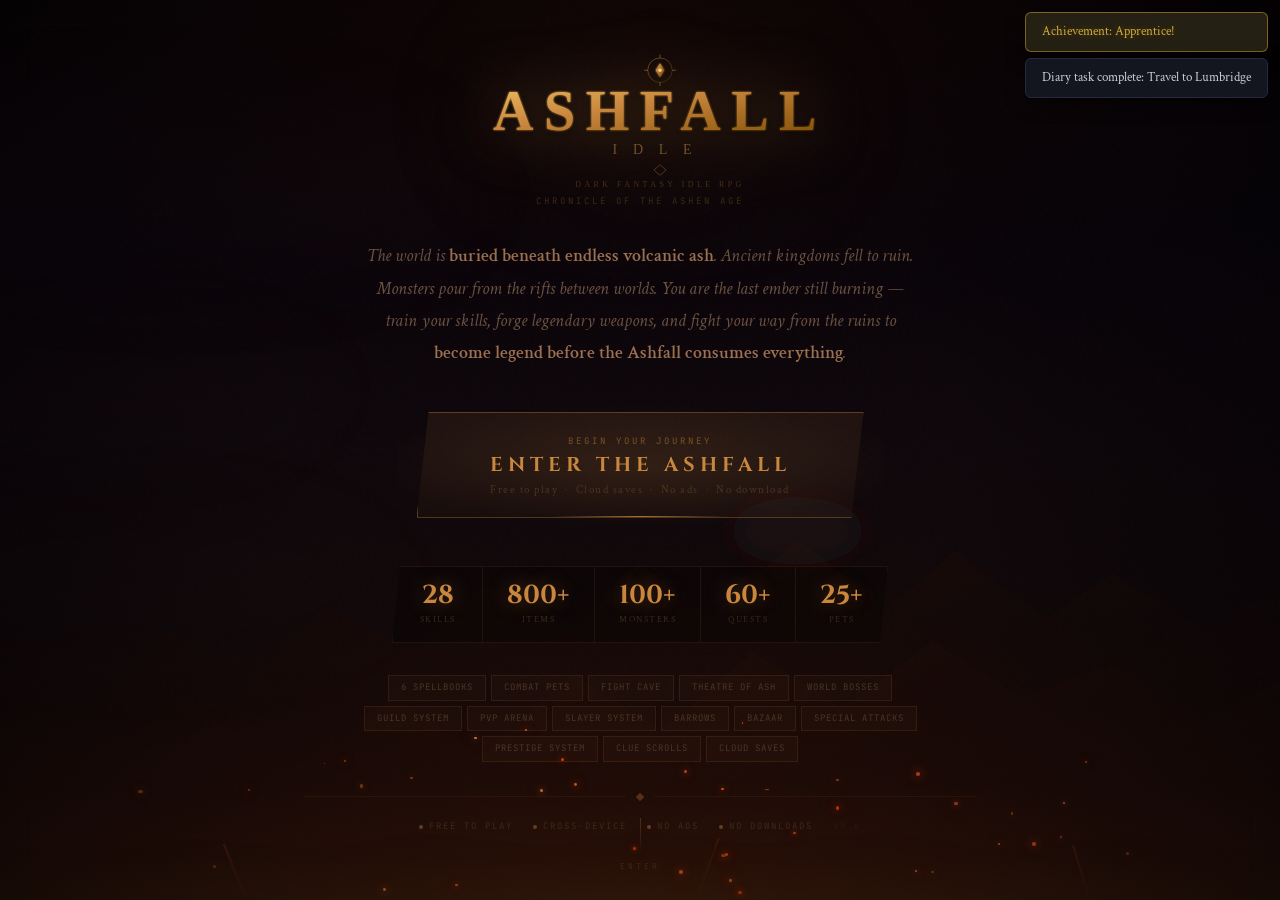
==== commit 81478633: "fix: resolve all remaining console errors index.js — stray comma in combatPets array before falcon_p" ====
--- a/index.html
+++ b/index.html
@@ -655,7 +655,6 @@
         e.className = 'af-ember';
         const size = 1.5 + Math.random() * 2.5;
         const color = emberColors[Math.floor(Math.random() * emberColors.length)];
-        a.style && 0;
         e.style.cssText = [
           `left:${15+Math.random()*70}%`,
           `bottom:${Math.random()*20}%`,
--- a/css/style.css
+++ b/css/style.css
@@ -10045,6 +10045,765 @@
   border: 1px solid rgba(255,255,255,0.08);
   border-radius: 3px;
   padding: 1px 5px;
+}
+
+
+/* ════════════════════════════════════════════════════════════
+   SLAYER PAGE — Full redesign
+   ════════════════════════════════════════════════════════════ */
+
+/* ── ROOT ─────────────────────────────────────────────────── */
+.slp-root { display:flex; flex-direction:column; gap:14px; padding-bottom:24px; }
+
+/* ── HERO HEADER ──────────────────────────────────────────── */
+.slp-hero {
+  position: relative;
+  background: linear-gradient(135deg, rgba(20,4,4,0.97), rgba(10,2,2,0.99));
+  border: 1px solid rgba(214,58,26,0.35);
+  border-radius: 14px;
+  padding: 18px 20px;
+  display: flex;
+  align-items: center;
+  gap: 16px;
+  overflow: hidden;
+}
+.slp-hero-bg {
+  position: absolute;
+  inset: 0;
+  background:
+    radial-gradient(ellipse at 0% 50%, rgba(214,58,26,0.08) 0%, transparent 55%),
+    radial-gradient(ellipse at 100% 50%, rgba(180,30,10,0.06) 0%, transparent 55%);
+  pointer-events: none;
+}
+.slp-hero-skull {
+  flex-shrink: 0;
+  filter: drop-shadow(0 0 12px rgba(214,58,26,0.5));
+  animation: slpSkullPulse 3s ease-in-out infinite;
+}
+@keyframes slpSkullPulse {
+  0%,100% { filter: drop-shadow(0 0 10px rgba(214,58,26,0.4)); }
+  50%     { filter: drop-shadow(0 0 20px rgba(214,58,26,0.7)); }
+}
+.slp-hero-info { flex: 1; min-width: 0; }
+.slp-hero-title {
+  font-family: 'Cinzel', serif;
+  font-size: 22px;
+  font-weight: 700;
+  color: #e8e0d4;
+  letter-spacing: 2px;
+  line-height: 1;
+  margin-bottom: 2px;
+}
+.slp-hero-rank {
+  font-size: 10px;
+  color: rgba(214,58,26,0.8);
+  text-transform: uppercase;
+  letter-spacing: 2px;
+  font-family: 'Cinzel', serif;
+  margin-bottom: 10px;
+}
+.slp-hero-xpbar {
+  height: 6px;
+  background: rgba(0,0,0,0.5);
+  border-radius: 3px;
+  overflow: hidden;
+  border: 1px solid rgba(214,58,26,0.2);
+  margin-bottom: 4px;
+}
+.slp-hero-xpfill {
+  height: 100%;
+  background: linear-gradient(90deg, #8a1a0a, #d63a1a, #ff6040);
+  border-radius: 3px;
+  transition: width 0.5s ease-out;
+  box-shadow: 0 0 6px rgba(214,58,26,0.5);
+}
+.slp-hero-xplabel {
+  font-size: 10px;
+  color: var(--text-dim);
+  font-family: 'JetBrains Mono', monospace;
+}
+.slp-hero-stats {
+  display: flex;
+  flex-direction: column;
+  gap: 6px;
+  align-items: flex-end;
+  flex-shrink: 0;
+}
+.slp-hstat { text-align: right; }
+.slp-hstat-val {
+  font-family: 'JetBrains Mono', monospace;
+  font-size: 14px;
+  font-weight: 700;
+  color: var(--text);
+  line-height: 1;
+}
+.slp-hstat-label {
+  font-size: 9px;
+  color: var(--text-dim);
+  text-transform: uppercase;
+  letter-spacing: 1px;
+}
+
+/* ── ACTIVE TASK ──────────────────────────────────────────── */
+.slp-active-task {
+  position: relative;
+  background: linear-gradient(135deg, var(--tc-bg, rgba(20,10,4,0.95)), rgba(8,4,2,0.98));
+  border: 1px solid var(--tc-border, rgba(201,135,62,0.3));
+  border-radius: 14px;
+  padding: 16px 18px;
+  overflow: hidden;
+  box-shadow: 0 0 20px var(--tc-glow, rgba(201,135,62,0.1));
+}
+.slp-at-glow {
+  position: absolute;
+  inset: 0;
+  background: radial-gradient(ellipse at 50% 0%, var(--tc-glow, rgba(201,135,62,0.08)) 0%, transparent 60%);
+  pointer-events: none;
+}
+.slp-at-top {
+  display: flex;
+  align-items: center;
+  gap: 8px;
+  margin-bottom: 12px;
+}
+.slp-at-badge {
+  font-size: 9px;
+  font-weight: 700;
+  text-transform: uppercase;
+  letter-spacing: 1.5px;
+  font-family: 'Cinzel', serif;
+  border: 1px solid;
+  border-radius: 4px;
+  padding: 2px 7px;
+}
+.slp-at-title {
+  font-size: 10px;
+  color: var(--text-dim);
+  text-transform: uppercase;
+  letter-spacing: 1.5px;
+  font-family: 'Cinzel', serif;
+  flex: 1;
+}
+.slp-at-extended-badge {
+  font-size: 9px;
+  color: #d4a83a;
+  background: rgba(212,168,58,0.1);
+  border: 1px solid rgba(212,168,58,0.3);
+  border-radius: 4px;
+  padding: 2px 7px;
+  font-family: 'Cinzel', serif;
+  letter-spacing: 1px;
+}
+.slp-at-body {
+  display: flex;
+  align-items: flex-start;
+  gap: 14px;
+  margin-bottom: 14px;
+}
+.slp-at-art {
+  flex-shrink: 0;
+  width: 60px;
+  height: 60px;
+  opacity: 0.85;
+  filter: drop-shadow(0 0 8px var(--tc-accent, rgba(201,135,62,0.4)));
+  display: flex;
+  align-items: center;
+  justify-content: center;
+}
+.slp-at-art svg { width: 58px; height: 58px; }
+.slp-at-info { flex: 1; }
+.slp-at-monster {
+  font-family: 'Cinzel', serif;
+  font-size: 20px;
+  font-weight: 700;
+  line-height: 1.1;
+  margin-bottom: 4px;
+}
+.slp-at-meta {
+  display: flex;
+  align-items: center;
+  gap: 8px;
+  font-size: 11px;
+  color: var(--text-dim);
+  margin-bottom: 5px;
+}
+.slp-at-style {
+  font-size: 9px;
+  font-weight: 700;
+  letter-spacing: 1px;
+  border-radius: 3px;
+  padding: 1px 5px;
+}
+.slp-style-melee  { background: rgba(212,100,58,0.15); color:#d4643a; }
+.slp-style-ranged { background: rgba(74,190,108,0.12); color:#4abe6c; }
+.slp-style-magic  { background: rgba(106,158,212,0.15); color:#6a9ed4; }
+.slp-at-reward { font-size: 11px; color: var(--text-dim); }
+
+/* Progress */
+.slp-at-progress { margin-bottom: 12px; }
+.slp-at-bar-track {
+  position: relative;
+  height: 14px;
+  background: rgba(0,0,0,0.6);
+  border-radius: 7px;
+  overflow: hidden;
+  border: 1px solid rgba(255,255,255,0.05);
+  margin-bottom: 6px;
+}
+.slp-at-bar-fill {
+  height: 100%;
+  border-radius: 7px;
+  transition: width 0.5s ease-out;
+  position: relative;
+}
+.slp-at-bar-fill::after {
+  content: '';
+  position: absolute;
+  top: 0; left: 0; right: 0;
+  height: 45%;
+  background: rgba(255,255,255,0.18);
+  border-radius: 7px 7px 0 0;
+}
+.slp-at-bar-shine {
+  position: absolute;
+  inset: 0;
+  background: repeating-linear-gradient(90deg, transparent 0, transparent 8px, rgba(0,0,0,0.12) 8px, rgba(0,0,0,0.12) 9px);
+  pointer-events: none;
+}
+.slp-at-counts {
+  display: flex;
+  align-items: baseline;
+  gap: 4px;
+  font-size: 11px;
+}
+.slp-at-killed {
+  font-family: 'JetBrains Mono', monospace;
+  font-size: 18px;
+  font-weight: 700;
+  line-height: 1;
+}
+.slp-at-sep { color: var(--text-dim); font-size: 13px; }
+.slp-at-total { font-family: 'JetBrains Mono', monospace; font-size: 13px; color: var(--text-dim); }
+.slp-at-pct {
+  font-family: 'JetBrains Mono', monospace;
+  font-size: 11px;
+  font-weight: 700;
+  color: var(--text-dim);
+  margin-left: 4px;
+}
+.slp-at-left { flex: 1; text-align: right; color: var(--text-dim); font-size: 10px; }
+
+.slp-at-actions { display: flex; gap: 8px; }
+.slp-skip-btn { background: rgba(214,58,26,0.12) !important; border-color: rgba(214,58,26,0.3) !important; }
+.slp-skip-btn:hover:not(:disabled) { background: rgba(214,58,26,0.25) !important; }
+.slp-extend-btn { background: rgba(212,168,58,0.1) !important; border-color: rgba(212,168,58,0.3) !important; color: #d4a83a !important; }
+.slp-extend-btn:hover:not(:disabled) { background: rgba(212,168,58,0.2) !important; }
+
+/* ── NO TASK ──────────────────────────────────────────────── */
+.slp-no-task {
+  display: flex;
+  flex-direction: column;
+  align-items: center;
+  gap: 6px;
+  padding: 28px;
+  background: rgba(0,0,0,0.3);
+  border: 1px dashed rgba(201,135,62,0.2);
+  border-radius: 12px;
+  text-align: center;
+}
+.slp-no-task-skull { opacity: 0.4; }
+.slp-no-task-text {
+  font-family: 'Cinzel', serif;
+  font-size: 15px;
+  color: var(--text-dim);
+}
+.slp-no-task-sub { font-size: 11px; color: rgba(255,255,255,0.3); }
+
+/* ── SECTION HEADERS ──────────────────────────────────────── */
+.slp-section-header {
+  display: flex;
+  align-items: center;
+  gap: 8px;
+  margin-top: 6px;
+  padding-bottom: 8px;
+  border-bottom: 1px solid rgba(255,255,255,0.06);
+}
+.slp-section-icon { font-size: 14px; }
+.slp-section-title {
+  font-family: 'Cinzel', serif;
+  font-size: 13px;
+  font-weight: 700;
+  color: var(--text);
+  letter-spacing: 1px;
+  flex: 1;
+}
+.slp-section-count {
+  font-size: 11px;
+  font-family: 'JetBrains Mono', monospace;
+  color: var(--text-dim);
+  background: rgba(255,255,255,0.05);
+  border-radius: 10px;
+  padding: 2px 8px;
+}
+.slp-coins-badge { color: #d4a83a !important; background: rgba(212,168,58,0.08) !important; }
+
+/* ── BLOCK LIST ───────────────────────────────────────────── */
+.slp-blocklist { display: flex; flex-wrap: wrap; gap: 6px; }
+.slp-blocked-tag {
+  display: flex;
+  align-items: center;
+  gap: 6px;
+  background: rgba(214,58,26,0.08);
+  border: 1px solid rgba(214,58,26,0.25);
+  border-radius: 20px;
+  padding: 3px 10px 3px 12px;
+  font-size: 11px;
+  color: rgba(214,58,26,0.8);
+}
+.slp-unblock-btn {
+  background: none;
+  border: none;
+  color: rgba(214,58,26,0.6);
+  cursor: pointer;
+  font-size: 11px;
+  padding: 0;
+  line-height: 1;
+  transition: color 0.2s;
+}
+.slp-unblock-btn:hover { color: #d63a1a; }
+
+/* ── TIER CARDS ───────────────────────────────────────────── */
+.slp-tiers { display: flex; flex-direction: column; gap: 10px; }
+.slp-tier-card {
+  position: relative;
+  background: linear-gradient(135deg, var(--tc-bg, rgba(15,8,2,0.95)), rgba(8,4,2,0.98));
+  border: 1px solid var(--tc-border, rgba(201,135,62,0.25));
+  border-radius: 12px;
+  padding: 14px 16px;
+  overflow: hidden;
+  transition: border-color 0.2s, box-shadow 0.2s;
+}
+.slp-tier-card:not(.slp-tier-locked):hover {
+  border-color: var(--tc-accent, rgba(201,135,62,0.6));
+  box-shadow: 0 0 16px var(--tc-glow, rgba(201,135,62,0.12));
+}
+.slp-tier-active {
+  border-color: var(--tc-accent, rgba(201,135,62,0.6)) !important;
+  box-shadow: 0 0 20px var(--tc-glow, rgba(201,135,62,0.15)) !important;
+}
+.slp-tier-locked { opacity: 0.5; }
+.slp-tier-glow {
+  position: absolute;
+  inset: 0;
+  background: radial-gradient(ellipse at 0% 50%, var(--tc-glow, rgba(201,135,62,0.06)) 0%, transparent 60%);
+  pointer-events: none;
+}
+.slp-tier-top {
+  display: flex;
+  align-items: center;
+  gap: 12px;
+  margin-bottom: 10px;
+}
+.slp-tier-icon { font-size: 22px; flex-shrink: 0; }
+.slp-tier-info { flex: 1; }
+.slp-tier-name {
+  font-family: 'Cinzel', serif;
+  font-size: 16px;
+  font-weight: 700;
+  line-height: 1;
+  margin-bottom: 2px;
+}
+.slp-tier-reqs {
+  font-size: 10px;
+  color: var(--text-dim);
+  letter-spacing: 0.5px;
+}
+.slp-tier-coins { text-align: right; flex-shrink: 0; }
+.slp-tier-coins-val {
+  font-family: 'JetBrains Mono', monospace;
+  font-size: 18px;
+  font-weight: 700;
+  line-height: 1;
+}
+.slp-tier-coins-lbl { font-size: 9px; color: var(--text-dim); }
+.slp-tier-monsters {
+  display: flex;
+  flex-wrap: wrap;
+  gap: 5px;
+  margin-bottom: 10px;
+}
+.slp-tier-monster-tag {
+  font-size: 10px;
+  border: 1px solid;
+  border-radius: 10px;
+  padding: 2px 8px;
+}
+.slp-tier-more { font-style: italic; }
+.slp-tier-meta {
+  display: flex;
+  gap: 14px;
+  font-size: 10px;
+  color: var(--text-dim);
+  margin-bottom: 12px;
+}
+.slp-tier-locked-msg {
+  font-size: 10px;
+  color: var(--text-dim);
+  text-align: center;
+  padding: 6px;
+  background: rgba(0,0,0,0.3);
+  border-radius: 6px;
+}
+.slp-tier-btn {
+  width: 100%;
+  padding: 9px;
+  font-family: 'Cinzel', serif;
+  font-size: 12px;
+  font-weight: 700;
+  letter-spacing: 1px;
+  background: linear-gradient(135deg, var(--tc-accent, rgba(201,135,62,0.15)), transparent);
+  border: 1px solid var(--tc-accent, rgba(201,135,62,0.4));
+  color: var(--tc-accent, #c9873e);
+  border-radius: 8px;
+  cursor: pointer;
+  transition: all 0.2s;
+}
+.slp-tier-btn:not(:disabled):hover {
+  background: linear-gradient(135deg, var(--tc-accent, rgba(201,135,62,0.25)), rgba(255,255,255,0.03));
+  box-shadow: 0 0 12px var(--tc-glow, rgba(201,135,62,0.2));
+  transform: translateY(-1px);
+}
+.slp-tier-btn:disabled {
+  opacity: 0.45;
+  cursor: not-allowed;
+  transform: none;
+}
+
+/* ── SLAYER SHOP ──────────────────────────────────────────── */
+.slp-shop-cat-label {
+  font-size: 9px;
+  text-transform: uppercase;
+  letter-spacing: 2px;
+  color: var(--text-dim);
+  font-family: 'Cinzel', serif;
+  padding: 10px 0 5px;
+}
+.slp-shop-grid { display: flex; flex-direction: column; gap: 6px; margin-bottom: 4px; }
+.slp-shop-item {
+  display: flex;
+  align-items: center;
+  gap: 12px;
+  background: rgba(0,0,0,0.3);
+  border: 1px solid rgba(255,255,255,0.06);
+  border-radius: 10px;
+  padding: 10px 12px;
+  transition: border-color 0.2s, background 0.2s;
+}
+.slp-shop-item:not(.slp-shop-dim):hover {
+  background: rgba(255,255,255,0.03);
+  border-color: rgba(255,255,255,0.12);
+}
+.slp-shop-dim { opacity: 0.55; }
+.slp-shop-icon {
+  width: 36px;
+  height: 36px;
+  flex-shrink: 0;
+  border: 1px solid;
+  border-radius: 8px;
+  display: flex;
+  align-items: center;
+  justify-content: center;
+  font-size: 18px;
+}
+.slp-shop-info { flex: 1; min-width: 0; }
+.slp-shop-name {
+  font-family: 'Cinzel', serif;
+  font-size: 12px;
+  color: var(--text);
+  margin-bottom: 2px;
+  white-space: nowrap;
+  overflow: hidden;
+  text-overflow: ellipsis;
+}
+.slp-shop-desc {
+  font-size: 10px;
+  color: var(--text-dim);
+  line-height: 1.4;
+  display: -webkit-box;
+  -webkit-line-clamp: 2;
+  -webkit-box-orient: vertical;
+  overflow: hidden;
+}
+.slp-shop-right {
+  display: flex;
+  flex-direction: column;
+  align-items: flex-end;
+  gap: 5px;
+  flex-shrink: 0;
+}
+.slp-shop-cost {
+  font-family: 'JetBrains Mono', monospace;
+  font-size: 12px;
+  font-weight: 700;
+  white-space: nowrap;
+}
+.slp-shop-btn {
+  font-size: 11px;
+  padding: 4px 12px;
+  background: linear-gradient(135deg, var(--btn-accent, rgba(201,135,62,0.15)), transparent);
+  border: 1px solid var(--btn-accent, rgba(201,135,62,0.35));
+  color: var(--btn-accent, #c9873e);
+  border-radius: 6px;
+  cursor: pointer;
+  font-family: 'Cinzel', serif;
+  font-weight: 700;
+  letter-spacing: 0.5px;
+  transition: all 0.2s;
+  white-space: nowrap;
+}
+.slp-shop-btn:not(:disabled):hover {
+  background: linear-gradient(135deg, var(--btn-accent, rgba(201,135,62,0.25)), rgba(255,255,255,0.02));
+  transform: translateY(-1px);
+}
+.slp-shop-btn:disabled { opacity: 0.4; cursor: not-allowed; transform: none; }
+.slp-shop-btn-red {
+  --btn-accent: #d63a1a;
+  background: linear-gradient(135deg, rgba(214,58,26,0.12), transparent) !important;
+  border-color: rgba(214,58,26,0.3) !important;
+}
+
+/* ── MOBILE ───────────────────────────────────────────────── */
+@media (max-width: 480px) {
+  .slp-hero { flex-wrap: wrap; }
+  .slp-hero-stats { flex-direction: row; flex-wrap: wrap; justify-content: flex-end; width: 100%; }
+  .slp-hstat { min-width: 70px; }
+  .slp-at-art { width: 44px; height: 44px; }
+  .slp-at-monster { font-size: 16px; }
+  .slp-tier-coins-val { font-size: 14px; }
+}
+
+
+
+/* ── SLAYER TWO-COLUMN LAYOUT ─────────────────────────────── */
+.slp-cols {
+  display: grid;
+  grid-template-columns: 1fr 340px;
+  gap: 14px;
+  align-items: start;
+}
+.slp-col-left  { display: flex; flex-direction: column; gap: 12px; min-width: 0; }
+.slp-col-right { display: flex; flex-direction: column; gap: 0; min-width: 0; position: sticky; top: 60px; }
+
+/* ── FIGHT BUTTON (active task) ───────────────────────────── */
+.slp-fight-btn {
+  display: flex;
+  align-items: center;
+  gap: 6px;
+  padding: 8px 16px;
+  font-family: 'Cinzel', serif;
+  font-size: 12px;
+  font-weight: 700;
+  letter-spacing: 0.5px;
+  background: linear-gradient(135deg, var(--tc-accent, #c9873e), color-mix(in srgb, var(--tc-accent, #c9873e) 60%, transparent));
+  border: 1px solid var(--tc-accent, #c9873e);
+  color: #0a0404;
+  border-radius: 8px;
+  cursor: pointer;
+  transition: all 0.2s;
+  flex-shrink: 0;
+}
+.slp-fight-btn:hover {
+  filter: brightness(1.15);
+  transform: translateY(-1px);
+  box-shadow: 0 4px 14px rgba(0,0,0,0.4);
+}
+.slp-at-area { font-size: 10px; color: var(--text-dim); }
+
+/* ── TIER CARD V2 ─────────────────────────────────────────── */
+.slp-tiers2 { display: flex; flex-direction: column; gap: 10px; }
+.slp-tier-card2 {
+  position: relative;
+  background: linear-gradient(160deg, var(--tc-bg, rgba(15,8,2,0.95)), rgba(6,3,1,0.98));
+  border: 1px solid var(--tc-border, rgba(201,135,62,0.25));
+  border-radius: 12px;
+  overflow: hidden;
+  transition: border-color 0.2s, box-shadow 0.2s;
+}
+.slp-tier-card2:not(.slp-tier-locked):hover {
+  border-color: var(--tc-accent, rgba(201,135,62,0.5));
+  box-shadow: 0 0 18px var(--tc-glow, rgba(201,135,62,0.1));
+}
+.slp-tier-active {
+  border-color: var(--tc-accent, rgba(201,135,62,0.6)) !important;
+  box-shadow: 0 0 22px var(--tc-glow, rgba(201,135,62,0.18)) !important;
+}
+.slp-tier-locked { opacity: 0.45; }
+
+.slp-tc2-header {
+  display: flex;
+  align-items: center;
+  gap: 10px;
+  padding: 12px 14px 10px;
+  border-bottom: 1px solid rgba(255,255,255,0.05);
+}
+.slp-tc2-icon { font-size: 20px; flex-shrink: 0; }
+.slp-tc2-title {
+  font-family: 'Cinzel', serif;
+  font-size: 15px;
+  font-weight: 700;
+  flex: 1;
+}
+.slp-tc2-badges { display: flex; flex-wrap: wrap; gap: 4px; flex-shrink: 0; }
+.slp-tc2-badge {
+  font-size: 9px;
+  border: 1px solid rgba(255,255,255,0.1);
+  border-radius: 10px;
+  padding: 2px 7px;
+  color: var(--text-dim);
+  font-family: 'JetBrains Mono', monospace;
+  white-space: nowrap;
+}
+
+/* Monster rows inside tier card */
+.slp-tc2-monsters {
+  display: flex;
+  flex-direction: column;
+}
+.slp-monster-row {
+  display: flex;
+  align-items: center;
+  gap: 10px;
+  padding: 8px 14px;
+  border-bottom: 1px solid rgba(255,255,255,0.03);
+  transition: background 0.15s;
+}
+.slp-monster-row:last-child { border-bottom: none; }
+.slp-monster-row:hover { background: rgba(255,255,255,0.025); }
+.slp-monster-ontask { background: rgba(var(--tc-accent-raw, 201,135,62), 0.05) !important; }
+
+.slp-mr-art {
+  flex-shrink: 0;
+  width: 36px;
+  height: 36px;
+  display: flex;
+  align-items: center;
+  justify-content: center;
+  opacity: 0.8;
+}
+.slp-mr-art svg { width: 34px; height: 34px; }
+.slp-mr-noart {
+  background: rgba(255,255,255,0.03);
+  border: 1px solid rgba(255,255,255,0.06);
+  border-radius: 6px;
+}
+
+.slp-mr-info { flex: 1; min-width: 0; }
+.slp-mr-name {
+  font-size: 13px;
+  font-weight: 600;
+  font-family: 'Cinzel', serif;
+  line-height: 1.2;
+  white-space: nowrap;
+  overflow: hidden;
+  text-overflow: ellipsis;
+}
+.slp-mr-meta {
+  display: flex;
+  align-items: center;
+  gap: 6px;
+  font-size: 10px;
+  color: var(--text-dim);
+  margin-top: 2px;
+  flex-wrap: wrap;
+}
+.slp-mr-task-badge {
+  font-size: 8px;
+  font-weight: 700;
+  font-family: 'Cinzel', serif;
+  letter-spacing: 0.5px;
+  border: 1px solid;
+  border-radius: 3px;
+  padding: 1px 5px;
+}
+
+/* Fight button inside monster row */
+.slp-mr-fight {
+  display: flex;
+  align-items: center;
+  gap: 4px;
+  flex-shrink: 0;
+  padding: 5px 10px;
+  font-size: 11px;
+  font-family: 'Cinzel', serif;
+  font-weight: 700;
+  background: linear-gradient(135deg, var(--tc-accent, rgba(201,135,62,0.2)), transparent);
+  border: 1px solid var(--tc-accent, rgba(201,135,62,0.35));
+  color: var(--tc-accent, #c9873e);
+  border-radius: 6px;
+  cursor: pointer;
+  letter-spacing: 0.3px;
+  transition: all 0.18s;
+  white-space: nowrap;
+}
+.slp-mr-fight:hover {
+  background: linear-gradient(135deg, var(--tc-accent, rgba(201,135,62,0.35)), rgba(255,255,255,0.02));
+  transform: translateY(-1px);
+  box-shadow: 0 3px 10px rgba(0,0,0,0.3);
+}
+
+.slp-tc2-footer {
+  display: flex;
+  align-items: center;
+  gap: 10px;
+  padding: 10px 14px;
+  border-top: 1px solid rgba(255,255,255,0.05);
+  background: rgba(0,0,0,0.2);
+}
+.slp-tc2-meta {
+  font-size: 10px;
+  color: var(--text-dim);
+  flex: 1;
+}
+.slp-tier-locked-msg {
+  font-size: 10px;
+  color: var(--text-dim);
+  font-style: italic;
+}
+.slp-tier-btn {
+  padding: 7px 14px;
+  font-family: 'Cinzel', serif;
+  font-size: 11px;
+  font-weight: 700;
+  letter-spacing: 0.5px;
+  background: linear-gradient(135deg, var(--tc-accent, rgba(201,135,62,0.15)), transparent);
+  border: 1px solid var(--tc-accent, rgba(201,135,62,0.4));
+  color: var(--tc-accent, #c9873e);
+  border-radius: 7px;
+  cursor: pointer;
+  transition: all 0.18s;
+  white-space: nowrap;
+  flex-shrink: 0;
+}
+.slp-tier-btn:not(:disabled):hover {
+  background: linear-gradient(135deg, var(--tc-accent, rgba(201,135,62,0.28)), rgba(255,255,255,0.02));
+  box-shadow: 0 0 12px var(--tc-glow, rgba(201,135,62,0.2));
+  transform: translateY(-1px);
+}
+.slp-tier-btn:disabled { opacity: 0.4; cursor: not-allowed; transform: none; }
+
+/* ── MOBILE: stack columns ────────────────────────────────── */
+@media (max-width: 700px) {
+  .slp-cols { grid-template-columns: 1fr; }
+  .slp-col-right { position: static; }
+  .slp-tc2-badges { display: none; }
+  .slp-mr-fight { padding: 4px 8px; font-size: 10px; }
+}
+@media (max-width: 480px) {
+  .slp-hero { flex-wrap: wrap; gap: 10px; }
+  .slp-hero-stats { flex-direction: row; flex-wrap: wrap; width: 100%; justify-content: space-between; }
+  .slp-hstat { min-width: 60px; }
+  .slp-mr-art { width: 28px; height: 28px; }
+  .slp-mr-name { font-size: 12px; }
 }
 
 /* ════════════════════════════════════════════════════════════
@@ -11351,3 +12110,189 @@
   align-items: center;
   gap: 6px;
 }
+
+/* ============================================================
+   FIGHT CAVE PAGE v2 — fcv2
+   ============================================================ */
+
+.fcv2-page { max-width: 900px; margin: 0 auto; }
+
+/* ── HERO BANNER ── */
+.fcv2-hero {
+  position: relative; overflow: hidden;
+  border-radius: 12px; margin-bottom: 14px;
+  border: 1px solid rgba(200,60,20,0.25);
+  background: linear-gradient(135deg, #0e0604 0%, #1a0a06 50%, #120806 100%);
+  display: flex; align-items: center; min-height: 160px;
+  padding: 24px 20px;
+}
+.fcv2-hero-bg {
+  position: absolute; inset: 0;
+  background:
+    radial-gradient(ellipse 60% 80% at 80% 50%, rgba(180,50,10,0.15) 0%, transparent 70%),
+    radial-gradient(ellipse 40% 60% at 20% 80%, rgba(100,20,5,0.12) 0%, transparent 60%);
+}
+/* Lava crack line at bottom */
+.fcv2-hero::after {
+  content: ''; position: absolute; bottom: 0; left: 0; right: 0; height: 1px;
+  background: linear-gradient(90deg, transparent, rgba(200,60,20,0.5), rgba(255,100,30,0.7), rgba(200,60,20,0.5), transparent);
+}
+.fcv2-hero-content { position: relative; z-index: 2; flex: 1; }
+.fcv2-hero-eyebrow {
+  font-family: 'JetBrains Mono', monospace; font-size: 9px;
+  letter-spacing: 3px; text-transform: uppercase; color: rgba(200,100,40,0.6);
+  margin-bottom: 6px;
+}
+.fcv2-hero-title {
+  font-family: 'Cinzel', serif; font-size: 28px; font-weight: 700;
+  color: #e0a040; line-height: 1.1; margin-bottom: 6px;
+  text-shadow: 0 0 30px rgba(200,100,30,0.4);
+}
+.fcv2-hero-sub {
+  font-size: 12px; color: #6a4a30; max-width: 400px; line-height: 1.5; margin-bottom: 14px;
+  font-family: 'Crimson Text', serif; font-style: italic;
+}
+.fcv2-hero-stats { display: flex; gap: 20px; flex-wrap: wrap; }
+.fcv2-hstat { text-align: center; min-width: 48px; }
+.fcv2-hstat-n {
+  font-family: 'Cinzel', serif; font-size: 20px; font-weight: 700;
+  color: #808080; display: block; line-height: 1;
+}
+.fcv2-hstat-l {
+  font-size: 9px; color: #3a2a18; text-transform: uppercase;
+  letter-spacing: 0.5px; display: block; margin-top: 2px;
+}
+
+/* Jad art in hero — right side, big */
+.fcv2-hero-jad {
+  position: relative; z-index: 2; flex-shrink: 0;
+  width: 130px; height: 130px;
+  display: flex; align-items: center; justify-content: center;
+  filter: drop-shadow(0 0 20px rgba(255,60,20,0.4));
+  opacity: 0.85;
+}
+.fcv2-hero-jad svg { width: 120px !important; height: 120px !important; }
+
+/* ── BODY LAYOUT ── */
+.fcv2-body { display: grid; grid-template-columns: 320px 1fr; gap: 12px; align-items: start; }
+
+/* ── CARD ── */
+.fcv2-card {
+  background: var(--bg-mid); border: 1px solid var(--border);
+  border-radius: 10px; padding: 14px 16px; margin-bottom: 10px;
+}
+.fcv2-card-title {
+  font-family: 'Cinzel', serif; font-size: 11px; color: var(--text-dim);
+  text-transform: uppercase; letter-spacing: 1.5px; margin-bottom: 12px;
+}
+
+/* ── REQUIREMENTS ── */
+.fcv2-req {
+  display: flex; align-items: center; gap: 10px;
+  padding: 8px 10px; border-radius: 6px; margin-bottom: 5px;
+  font-size: 12px;
+}
+.fcv2-req-met  { background: rgba(74,190,108,0.08); border: 1px solid rgba(74,190,108,0.2); color: #4abe6c; }
+.fcv2-req-fail { background: rgba(200,68,68,0.08);  border: 1px solid rgba(200,68,68,0.2);  color: #c44444; }
+.fcv2-req-icon { font-size: 14px; width: 18px; text-align: center; flex-shrink: 0; }
+.fcv2-req-label { font-size: 11px; }
+
+/* ── REWARD CARD ── */
+.fcv2-reward-card { border-color: rgba(200,100,30,0.25); background: rgba(180,60,10,0.05); }
+.fcv2-reward-row { display: flex; align-items: center; gap: 14px; }
+.fcv2-reward-art { flex-shrink: 0; width: 52px; height: 52px; display: flex; align-items: center; justify-content: center; }
+.fcv2-reward-art svg { width: 48px !important; height: 48px !important; }
+.fcv2-reward-name { font-family: 'Cinzel', serif; font-size: 14px; color: #e0a040; margin-bottom: 2px; }
+.fcv2-reward-tagline { font-size: 11px; color: var(--text-dim); font-style: italic; margin-bottom: 6px; }
+.fcv2-reward-stats { display: flex; gap: 8px; flex-wrap: wrap; }
+.fcv2-reward-stats span {
+  font-family: 'JetBrains Mono', monospace; font-size: 10px;
+  color: #c9873e; background: rgba(201,135,62,0.08);
+  border: 1px solid rgba(201,135,62,0.2); padding: 2px 7px; border-radius: 4px;
+}
+.fcv2-owned-badge {
+  font-size: 9px; color: #4abe6c; background: rgba(74,190,108,0.12);
+  border: 1px solid rgba(74,190,108,0.3); padding: 1px 6px; border-radius: 4px;
+  font-family: 'JetBrains Mono', monospace; text-transform: uppercase; letter-spacing: 1px;
+  vertical-align: middle; margin-left: 6px;
+}
+
+/* ── PHASE GUIDE ── */
+.fcv2-phases { display: flex; flex-direction: column; gap: 0; }
+.fcv2-phase {
+  display: flex; align-items: flex-start; gap: 10px; padding: 8px 0;
+  border-bottom: 1px solid rgba(255,255,255,0.04);
+}
+.fcv2-phase:last-child { border-bottom: none; }
+.fcv2-phase-jad { background: rgba(200,60,20,0.06); border-radius: 6px; padding: 8px 8px; margin: 4px -4px 0; }
+.fcv2-phase-waves {
+  font-family: 'JetBrains Mono', monospace; font-size: 10px;
+  color: #c9873e; min-width: 44px; flex-shrink: 0; padding-top: 1px;
+}
+.fcv2-phase-body { flex: 1; min-width: 0; }
+.fcv2-phase-name { font-size: 12px; color: var(--text); font-weight: 600; margin-bottom: 1px; }
+.fcv2-phase-tip  { font-size: 10px; color: var(--text-dim); line-height: 1.4; }
+.fcv2-phase-pray { font-size: 16px; flex-shrink: 0; }
+
+/* ── ENTER BUTTON ── */
+.fcv2-enter { margin-bottom: 0; }
+.fcv2-enter-btn {
+  width: 100%; padding: 16px 20px;
+  background: linear-gradient(180deg, rgba(200,60,20,0.2) 0%, rgba(160,40,10,0.15) 100%);
+  border: 1px solid rgba(200,60,20,0.5);
+  border-radius: 8px; cursor: pointer;
+  font-family: 'Cinzel', serif;
+  transition: all 0.2s;
+  display: flex; flex-direction: column; align-items: center; gap: 3px;
+}
+.fcv2-enter-btn:hover:not([disabled]) {
+  background: linear-gradient(180deg, rgba(220,80,30,0.3) 0%, rgba(180,50,15,0.2) 100%);
+  border-color: rgba(220,80,30,0.7);
+  transform: translateY(-1px);
+  box-shadow: 0 6px 24px rgba(200,60,20,0.2);
+}
+.fcv2-enter-btn:active:not([disabled]) { transform: translateY(0); }
+.fcv2-enter-disabled { opacity: 0.5; cursor: not-allowed; border-color: var(--border); background: var(--bg-mid); }
+.fcv2-enter-main { font-size: 14px; font-weight: 700; color: #e0a040; letter-spacing: 2px; text-transform: uppercase; }
+.fcv2-enter-sub  { font-size: 10px; color: #4a2a15; font-family: 'JetBrains Mono', monospace; }
+
+/* ── BESTIARY (right column) ── */
+.fcv2-mob {
+  display: flex; align-items: center; gap: 10px;
+  padding: 10px 14px;
+  border-bottom: 1px solid rgba(255,255,255,0.04);
+  transition: background 0.15s;
+}
+.fcv2-mob:last-child { border-bottom: none; }
+.fcv2-mob:hover { background: rgba(255,255,255,0.02); }
+.fcv2-mob-jad {
+  background: rgba(200,60,20,0.05);
+  border-top: 1px solid rgba(200,60,20,0.2);
+  border-bottom: none !important;
+}
+.fcv2-mob-art {
+  width: 44px; height: 44px; flex-shrink: 0;
+  display: flex; align-items: center; justify-content: center;
+}
+.fcv2-mob-art svg { width: 40px !important; height: 40px !important; }
+.fcv2-mob-jad .fcv2-mob-art svg { width: 52px !important; height: 52px !important; }
+.fcv2-mob-info { flex: 1; min-width: 0; }
+.fcv2-mob-top { display: flex; align-items: center; justify-content: space-between; margin-bottom: 3px; }
+.fcv2-mob-name { font-family: 'Cinzel', serif; font-size: 12px; color: var(--text); font-weight: 600; }
+.fcv2-mob-wave { font-family: 'JetBrains Mono', monospace; font-size: 10px; color: rgba(201,135,62,0.6); }
+.fcv2-mob-row { display: flex; gap: 8px; align-items: center; margin-bottom: 2px; flex-wrap: wrap; }
+.fcv2-mob-style { font-size: 9px; font-weight: 700; font-family: 'JetBrains Mono', monospace; }
+.fcv2-mob-stat  { font-size: 10px; color: var(--text-dim); font-family: 'JetBrains Mono', monospace; }
+.fcv2-mob-note  { font-size: 10px; color: #4a3a28; font-style: italic; }
+.fcv2-mob-jad .fcv2-mob-name { color: #e0a040; font-size: 13px; }
+.fcv2-mob-jad .fcv2-mob-note { color: #c44040; font-weight: 600; font-style: normal; }
+
+/* ── RESPONSIVE ── */
+@media (max-width: 700px) {
+  .fcv2-body { grid-template-columns: 1fr; }
+  .fcv2-hero { flex-direction: column; text-align: center; padding: 20px 16px; }
+  .fcv2-hero-jad { width: 90px; height: 90px; margin-top: 12px; }
+  .fcv2-hero-jad svg { width: 80px !important; height: 80px !important; }
+  .fcv2-hero-stats { justify-content: center; }
+  .fcv2-hero-sub { max-width: none; }
+}
